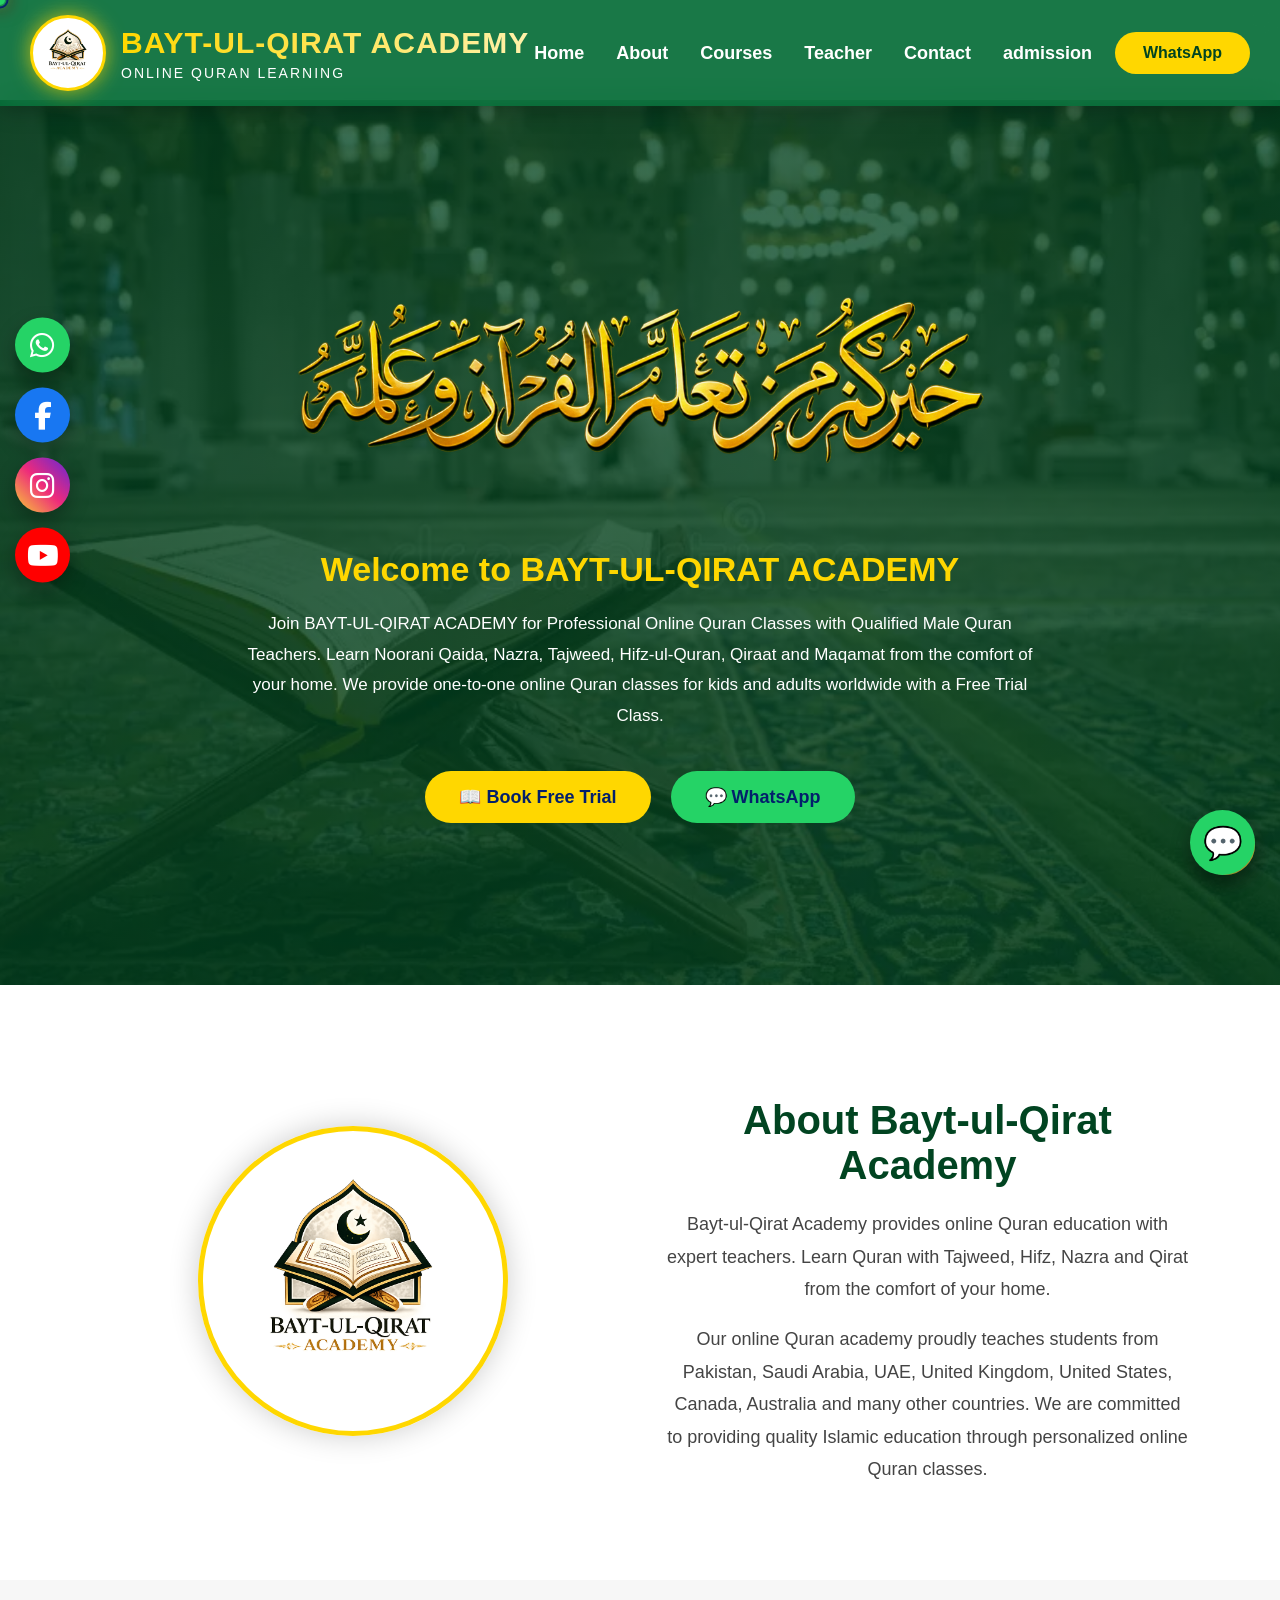
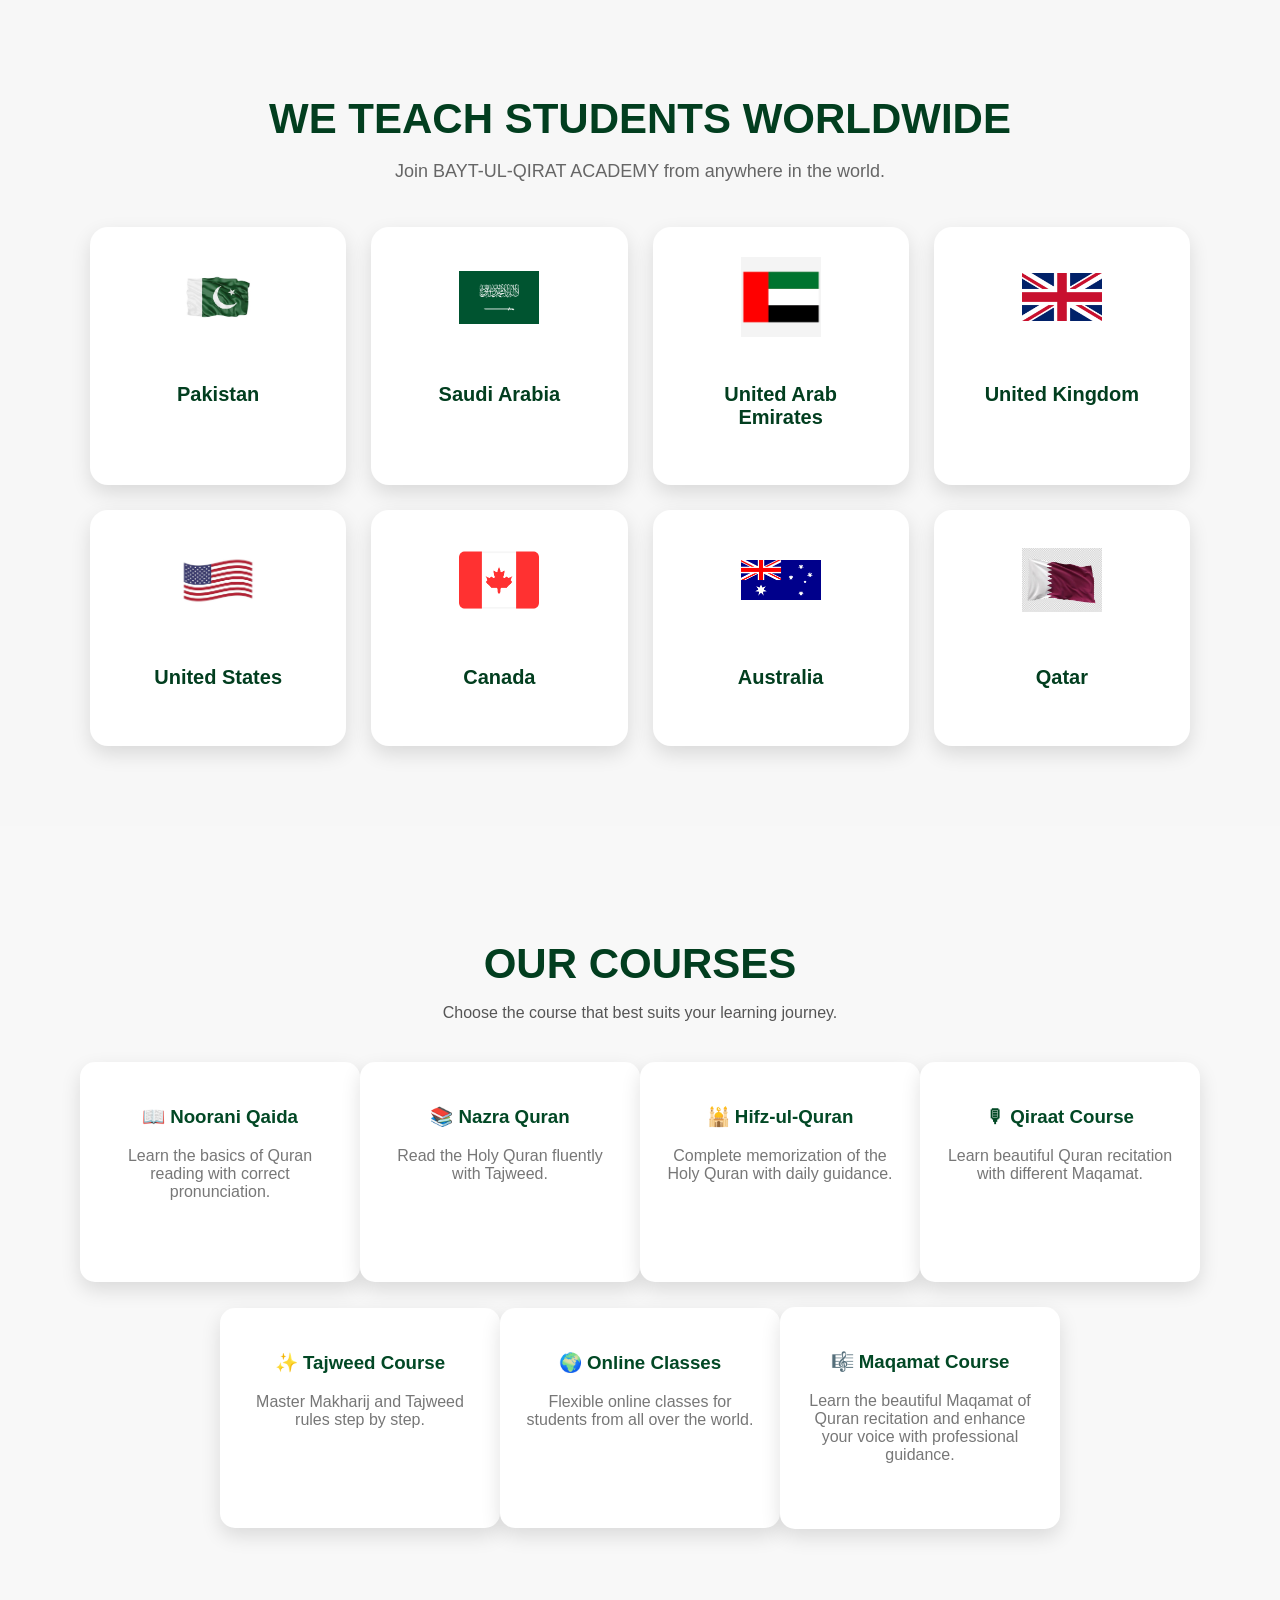
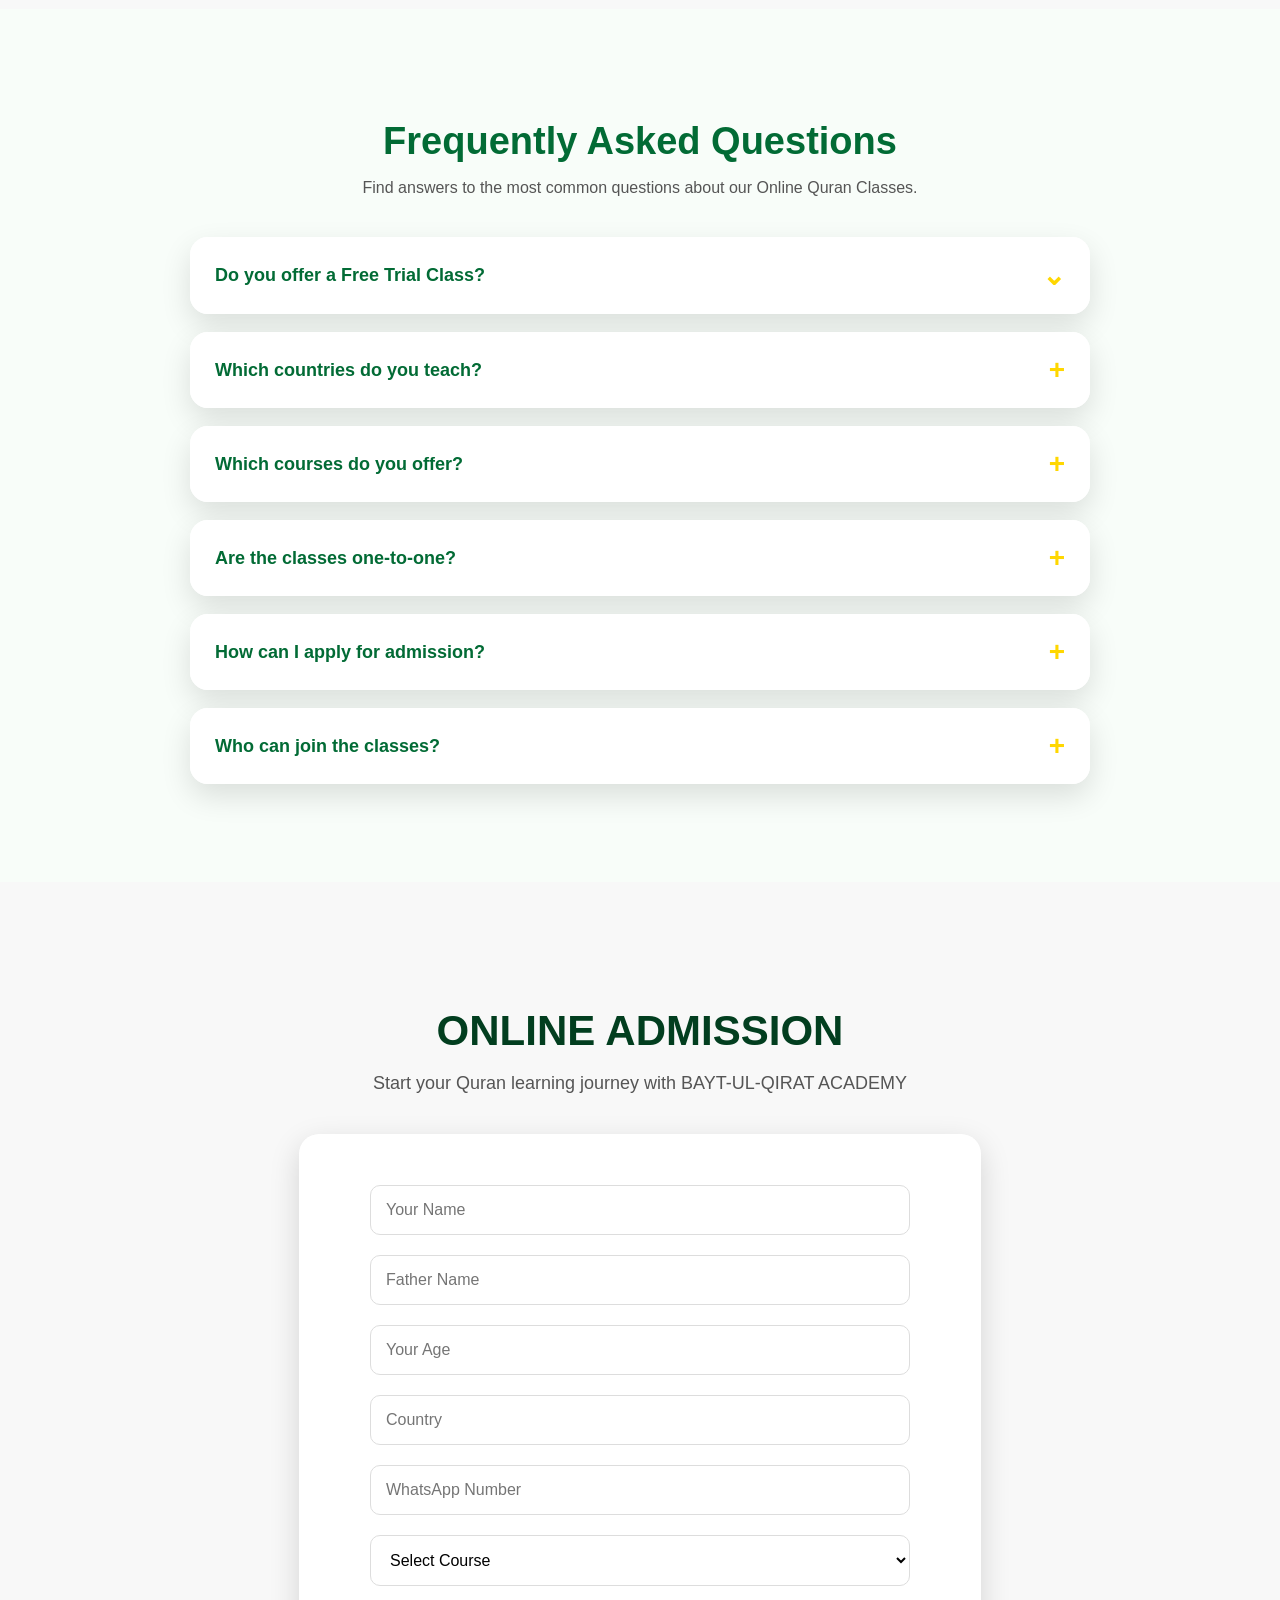
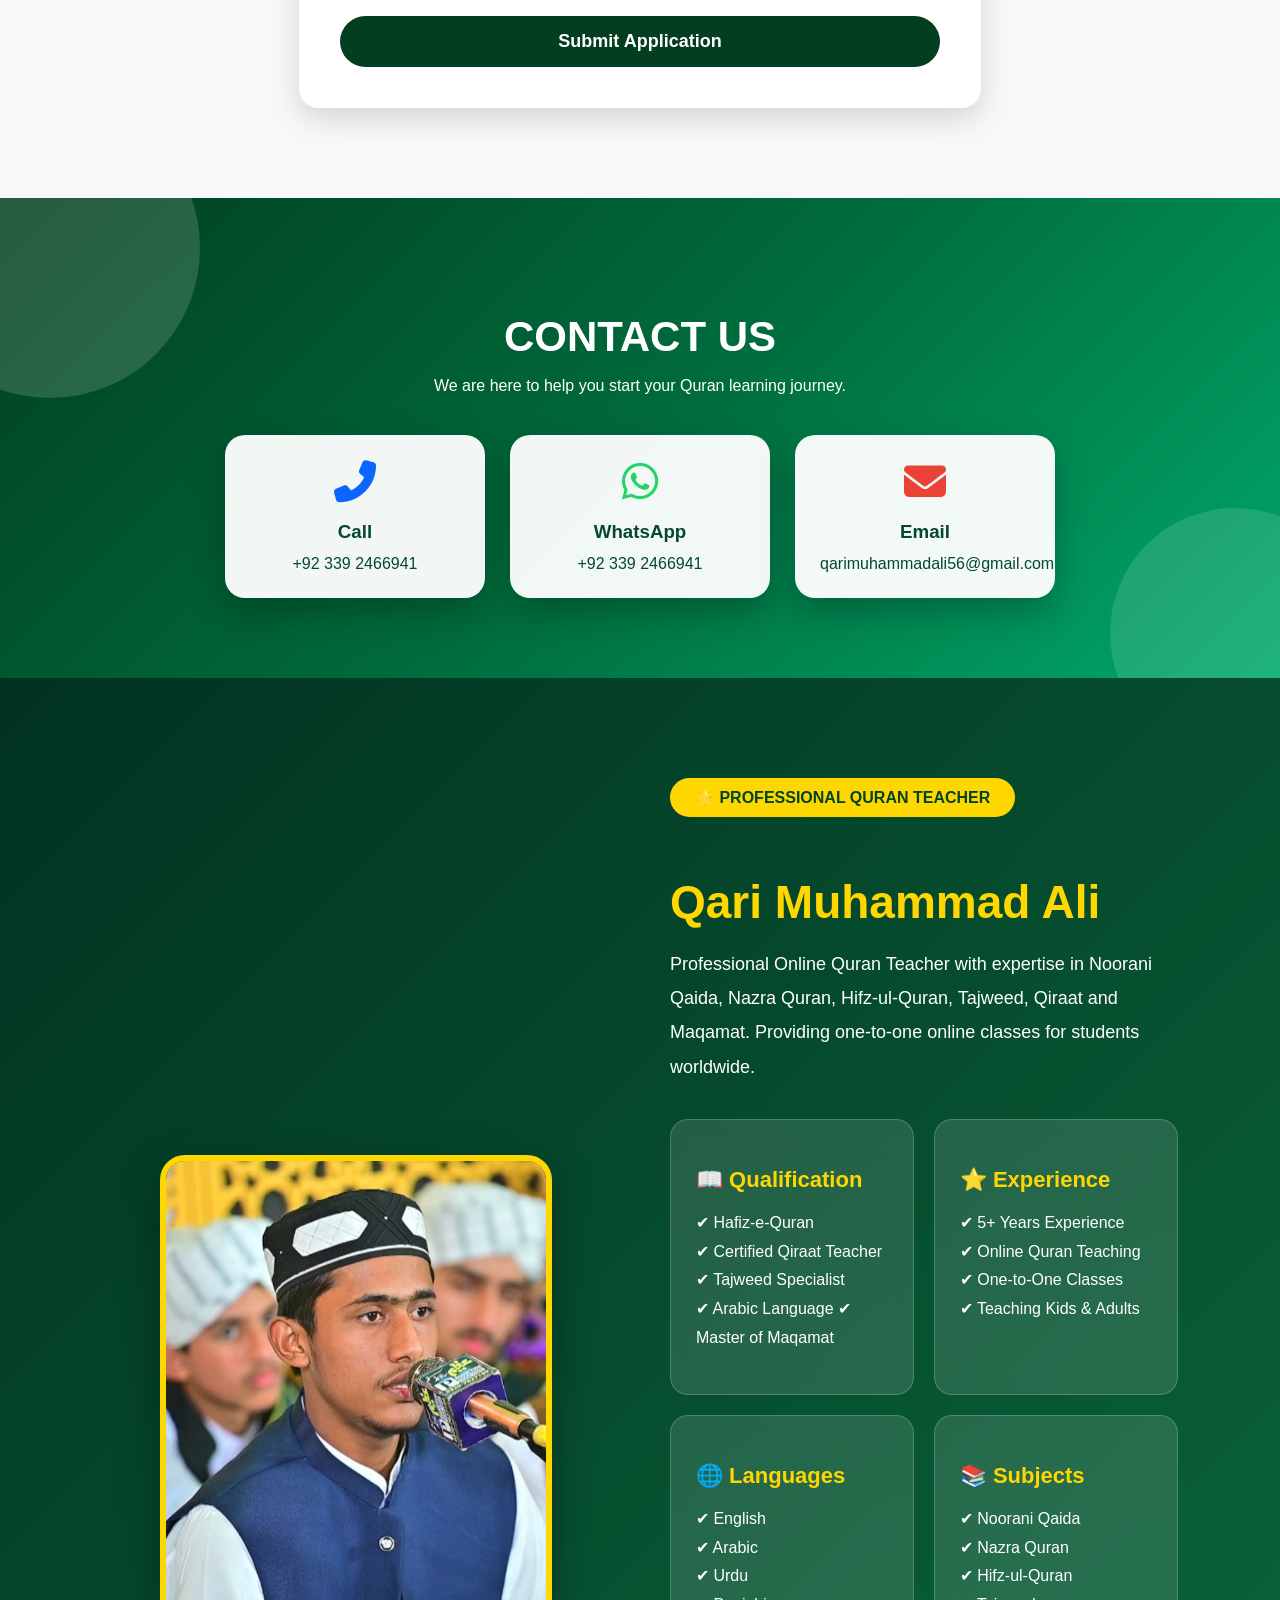
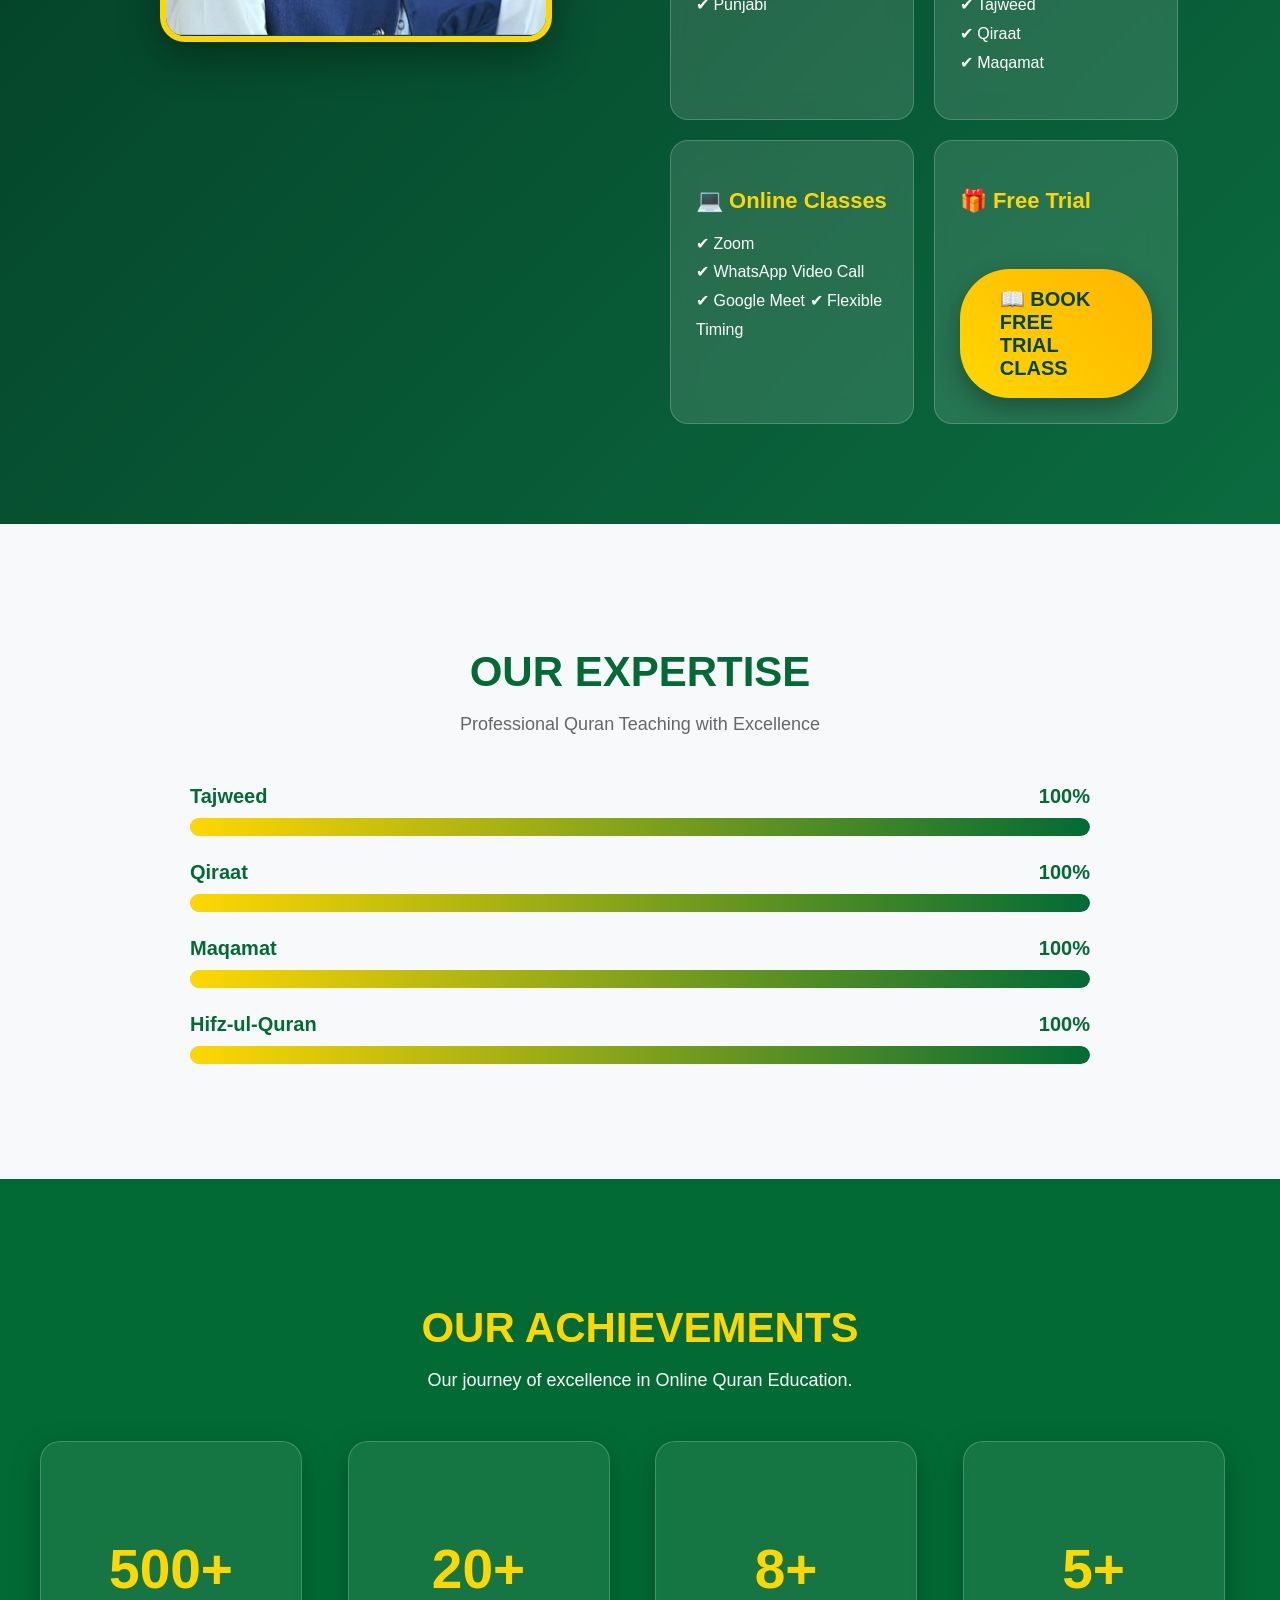
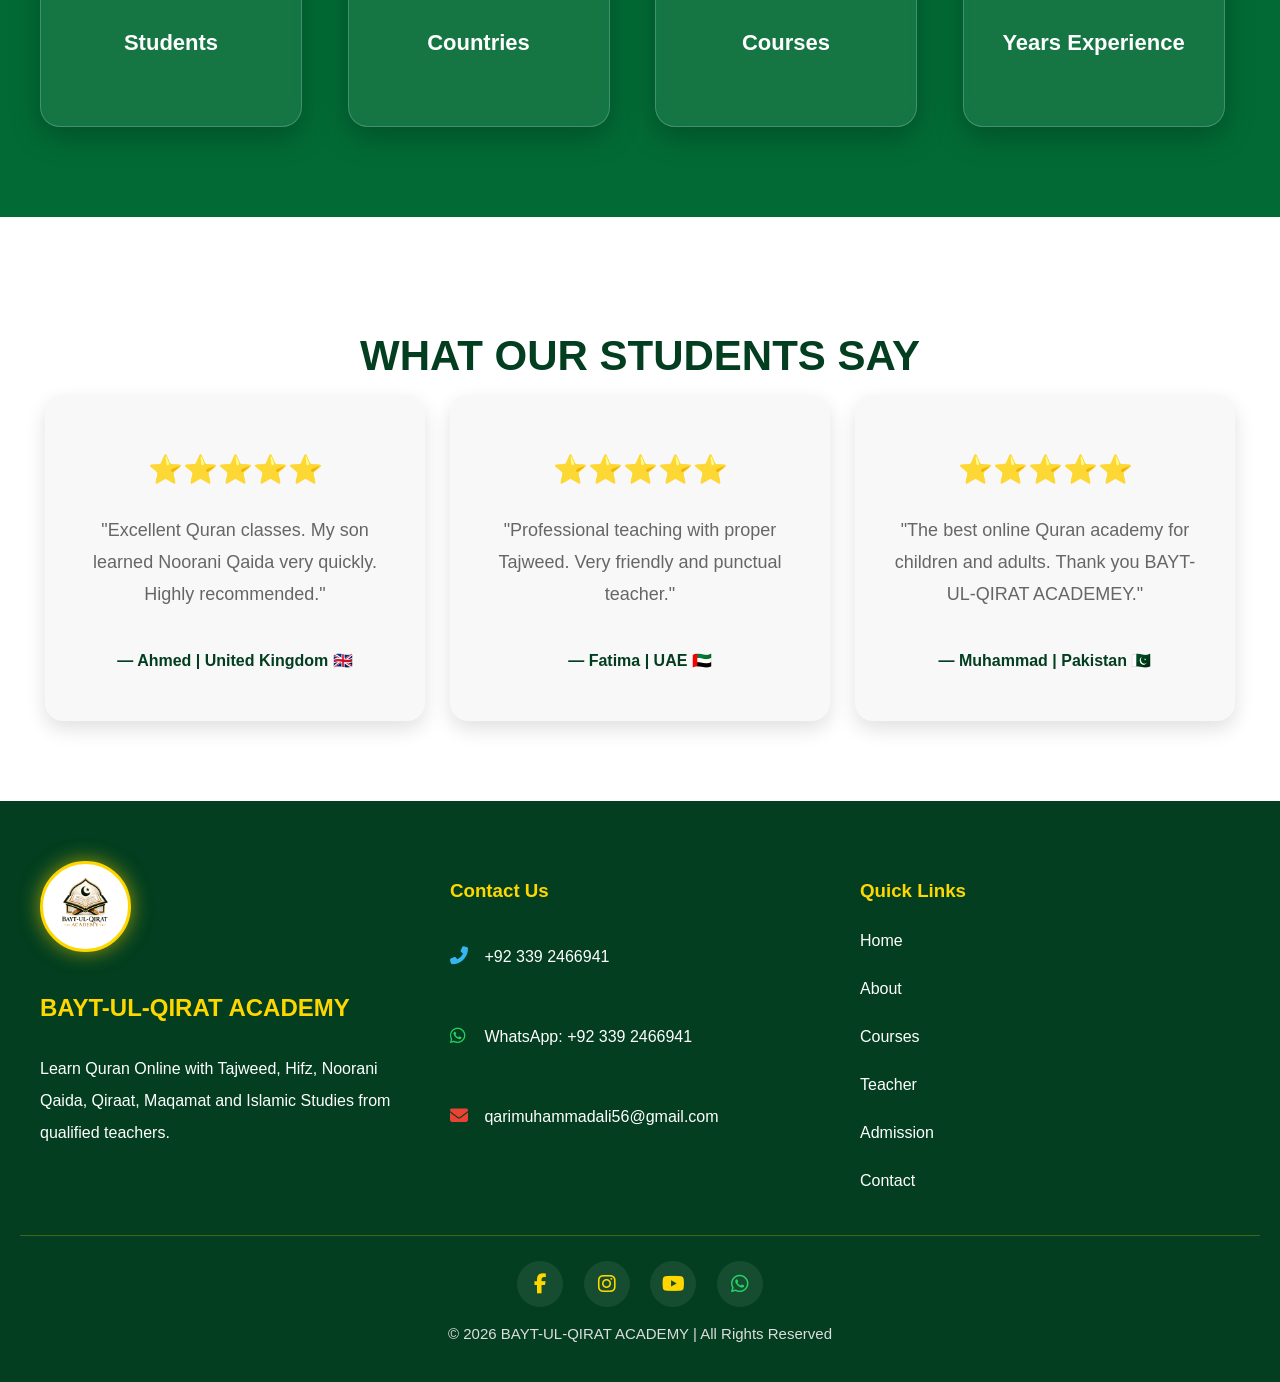
==== index.html @ 2d3bbdfc "homepage update" ====
<!DOCTYPE html>
<html lang="en">

<head>

    <!-- Google Analytics -->
    <script async src="https://www.googletagmanager.com/gtag/js?id=G-J7JS1P9XTL"></script>
    <script>
      window.dataLayer = window.dataLayer || [];
      function gtag(){dataLayer.push(arguments);}
      gtag('js', new Date());
      gtag('config', 'G-J7JS1P9XTL');
    </script>

    <meta charset="UTF-8">
    <meta name="viewport" content="width=device-width, initial-scale=1.0">

    <title>Online Quran Classes | Tajweed | Hifz | Noorani Qaida | BAYT-UL-QIRAT ACADEMY</title>

    <meta name="description"
 content="Join BAYT-UL-QIRAT ACADEMY for Online Quran Classes with Qualified Male Teachers. Learn Noorani Qaida, Nazra, Tajweed, Hifz, Qiraat and Maqamat from anywhere in the world. Free Trial Class Available.">

    <!-- Open Graph (WhatsApp / Facebook) -->
    <meta property="og:type" content="website">
    <meta property="og:title" content="BAYT-UL-QIRAT ACADEMY">
    <meta property="og:description"
        content="Online Quran Learning | Noorani Qaida | Nazra | Tajweed | Hifz | Free Trial Available">
    <meta property="og:url"
        content="https://qarimuhammadali56-commits.github.io/baytulqirat-academy/">

    <meta property="og:image"

          content="https://qarimuhammadali56-commits.github.io/baytulqirat-academy/image/og-image.jpg.png">


      <meta property="og:image:width" content="1200">
      <meta property="og:image:height" content="630">
       

    <meta property="og:site_name" content="BAYT-UL-QIRAT ACADEMY">

    <!-- Twitter -->
    <meta name="twitter:card" content="summary_large_image">
    <meta name="twitter:title" content="BAYT-UL-QIRAT ACADEMY">
    <meta name="twitter:description"
        content="Learn Quran Online with Qualified Teachers.">
    <meta name="twitter:image"
        content="https://qarimuhammadali56-commits.github.io/baytulqirat-academy/image/og-image.jpg.png">

    <link rel="canonical"
        href="https://qarimuhammadali56-commits.github.io/baytulqirat-academy/">

    <link rel="icon" type="image/png" href="image/favicon.png.png">

    <link rel="stylesheet" href="style.css">
    
    <script type="text/javascript">
    (function(c,l,a,r,i,t,y){
        c[a]=c[a]||function(){(c[a].q=c[a].q||[]).push(arguments)};
        t=l.createElement(r);t.async=1;t.src="https://www.clarity.ms/tag/"+i;
        y=l.getElementsByTagName(r)[0];y.parentNode.insertBefore(t,y);
    })(window, document, "clarity", "script", "xvllhd7ewb");
</script>
<script type="application/ld+json">
{
  "@context":"https://schema.org",
  "@type":"EducationalOrganization",
  "name":"BAYT-UL-QIRAT ACADEMY",
  "url":"https://qarimuhammadali56-commits.github.io/baytulqirat-academy/",
  "logo":"https://qarimuhammadali56-commits.github.io/baytulqirat-academy/image/logo.png",
  "description":"Online Quran Learning Academy providing Noorani Qaida, Nazra, Tajweed, Hifz, Qiraat and Maqamat courses.",
  "telephone":"+92 339 2466941",
  "email":"qarimuhammadali56@gmail.com",
  "sameAs":[
    "https://www.facebook.com/baytulqiratacademy",
    "https://youtube.com/@qarimuhammadali6706"
  ],
  "address":{
    "@type":"PostalAddress",
    "addressCountry":"Pakistan"
  }
}
</script>
</head>

<body>
    <link rel="stylesheet" href="https://cdnjs.cloudflare.com/ajax/libs/font-awesome/6.7.2/css/all.min.css">

<button id="topBtn" title="Go to Top">

⬆

</button>
<script>
window.addEventListener("load", function(){

    setTimeout(function(){

        document.getElementById("preloader").style.display="none";

    },1000);

});
</script>

<div class="social-bar">

    <a href="https://wa.me/923392466941" target="_blank" class="whatsapp">
        <i class="fab fa-whatsapp"></i>
    </a>

    <a href="https://www.facebook.com/baytulqiratacademy"
    target="_blank"
    class="facebook">
        <i class="fab fa-facebook-f"></i>
    </a>

    <a href="https://www.instagram.com/qari_m_ali/" target="_blank" class="instagram">
        <i class="fab fa-instagram"></i>
    </a>

    <a href="https://youtube.com/@qarimuhammadali6706" target="_blank" class="youtube">
        <i class="fab fa-youtube"></i>
    </a>

</div>
<div class="contact-float">

    <button class="contact-toggle">
        ☰
    </button>

    <div class="contact-menu">

        <a href="tel:+923392466941">
            📞 Call
        </a>

        <a href="https://wa.me/923392466941" target="_blank">
            💬 WhatsApp
        </a>

        <a href="mailto:baytulqirat56@gmail.com">
            📧 Email
        </a>

    </div>

</div>
<script>
const toggleBtn = document.querySelector(".contact-toggle");
const contactMenu = document.querySelector(".contact-menu");

toggleBtn.addEventListener("click", () => {
    contactMenu.classList.toggle("active");

    if (contactMenu.classList.contains("active")) {
        toggleBtn.innerHTML = "✕";
    } else {
        toggleBtn.innerHTML = "☰";
    }
});
</script>
</div>
<div class="cursor-ring"></div>
<div class="cursor-dot"></div>
</body>

<header>


    <div class="header-container">

        <div class="logo-area">

            <img src="image/logo.png" alt="Bayt-ul-Qirat Academy Logo">

            <div class="logo-text">

                <h1>BAYT-UL-QIRAT ACADEMY</h1>

                <p>ONLINE QURAN LEARNING</p>

            </div>

        </div>

      <button
    class="mobile-menu-btn"
    type="button"
    aria-label="Open menu">
    ⋮
    </button>

        <nav>

            <ul>

                <li><a href="#home">Home</a></li>
                <li><a href="#about">About</a></li>
                <li><a href="#courses">Courses</a></li>
                <li><a href="#teacher">Teacher</a></li>
                <li><a href="#contact">Contact</a></li>
                <li><a href="#admission">admission</a></li>
            </ul>


        </nav>

        <a href="https://wa.me/923392466941"
           class="header-btn"
           target="_blank">
            WhatsApp
        </a>

    </div>

</header>
 
<section class="hero" id="home">

    <div class="hero-overlay">

        <!-- Hadith Calligraphy -->
        <div class="hero-hadith">

            <img
                src="image/hadith-khairukum.png"
                alt="Khairukum Man Ta'allamal Quran Wa Allamahu"
                class="hadith-khairukum"
            >

        </div>

        <h1>Welcome to BAYT-UL-QIRAT ACADEMY</h1>

        <p>
            Join BAYT-UL-QIRAT ACADEMY for Professional Online Quran
            Classes with Qualified Male Quran Teachers. Learn Noorani
            Qaida, Nazra, Tajweed, Hifz-ul-Quran, Qiraat and Maqamat
            from the comfort of your home. We provide one-to-one
            online Quran classes for kids and adults worldwide with
            a Free Trial Class.
        </p>


        <h2 class="typing-text"></h2>


        <div class="hero-buttons">

            <a href="#admission" class="hero-btn">
                📖 Book Free Trial
            </a>

            <a
                href="https://wa.me/923392466941"
                target="_blank"
                class="hero-btn2">
                💬 WhatsApp
            </a>

        </div>

    </div>

</section>
<section id="about" class="about">

    <div class="about-container">

        <div class="about-image">

            <img src="image/logo.png" alt="Bayt-ul-Qirat Academy">

        </div>


        <div class="about-content">

            <h2>About Bayt-ul-Qirat Academy</h2>

            <p>
            Bayt-ul-Qirat Academy provides online Quran education
            with expert teachers. Learn Quran with Tajweed, Hifz,
            Nazra and Qirat from the comfort of your home.
            </p>

            <p>
Our online Quran academy proudly teaches students from Pakistan, Saudi Arabia, UAE, United Kingdom, United States, Canada, Australia and many other countries. We are committed to providing quality Islamic education through personalized online Quran classes.
</p>
        </div>

    </div>

</section>
    </div>

</section>

<section class="countries" id="countries">

    <h2>WE TEACH STUDENTS WORLDWIDE</h2>

    <p>Join BAYT-UL-QIRAT ACADEMY from anywhere in the world.</p>

    <div class="country-box">


<div class="country-card">
    <img src="image/pk.jpg" alt="Pakistan Students Learning Quran Online">
    <h4>Pakistan</h4>
</div>

       <div class="country-card">
    <img src="image/sa.webp" alt="Saudi Arabia Students Learning Quran Online">
    <h4>Saudi Arabia</h4>
</div>

       <div class="country-card">
    <img src="image/ae.avif" alt="United Arab Emirates Students Learning Quran Online">
    <h4>United Arab Emirates</h4>
</div>

        <div class="country-card">
    <img src="image/gb.png" alt="United Kingdom Students Learning Quran Online">
    <h4>United Kingdom</h4>
</div>

<div class="country-card">
    <img src="image/us.jpg" alt="United States Students Learning Quran Online">
    <h4>United States</h4>
</div>

       <div class="country-card">
    <img src="image/ca.png" alt="Canada Students Learning Quran Online">
    <h4>Canada</h4>
</div>

       <div class="country-card">
    <img src="image/au.png" alt="Australia Students Learning Quran Online">
    <h4>Australia</h4>
</div>

        <div class="country-card">
    <img src="image/qa.jpg" alt="Qatar Students Learning Quran Online">
    <h4>Qatar</h4>
</div>

</section>


<!-- Floating WhatsApp -->

<a href="https://wa.me/923392466941"
class="floating-whatsapp"
target="_blank">
💬
</a>

<!-- Floating Call -->

<a href="tel:+923392466941"
class="floating-call">

</a>
<script src="script.js"></script>
</body>
<script>
document.addEventListener("DOMContentLoaded", function () {

    const aboutSection = document.getElementById("about");

    if (!aboutSection) return;

    const observer = new IntersectionObserver(
        function (entries) {

            entries.forEach(function (entry) {

                if (entry.isIntersecting) {
                    document.body.classList.add("about-visible");
                } else {
                    document.body.classList.remove("about-visible");
                }

            });

        },
        {
            threshold: 0.2
        }
    );

    observer.observe(aboutSection);

});
</script>
</html>

<section class="courses reveal" id="courses">

    <h2>OUR COURSES</h2>

    <p>Choose the course that best suits your learning journey.</p>

    <div class="course-box">

        <div class="card">
            <h3>📖 Noorani Qaida</h3>
            <p>Learn the basics of Quran reading with correct pronunciation.</p>
        </div>

        <div class="card">
            <h3>📚 Nazra Quran</h3>
            <p>Read the Holy Quran fluently with Tajweed.</p>
        </div>

        <div class="card">
            <h3>🕌 Hifz-ul-Quran</h3>
            <p>Complete memorization of the Holy Quran with daily guidance.</p>
        </div>

        <div class="card">
            <h3>🎙 Qiraat Course</h3>
            <p>Learn beautiful Quran recitation with different Maqamat.</p>
        </div>

        <div class="card">
            <h3>✨ Tajweed Course</h3>
            <p>Master Makharij and Tajweed rules step by step.</p>
        </div>

        <div class="card">
            <h3>🌍 Online Classes</h3>
            <p>Flexible online classes for students from all over the world.</p>
        </div>

        <div class="card">
            <h3>🎼 Maqamat Course</h3>
            <p>
                Learn the beautiful Maqamat of Quran recitation and enhance your voice with professional guidance.
            </p>
        </div>

    </div>

</section>


<section class="faq" id="faq">

    <h2>Frequently Asked Questions</h2>

    <p>Find answers to the most common questions about our Online Quran Classes.</p>

    <div class="faq-container">

        <div class="faq-item">
            <button class="faq-question">
                Do you offer a Free Trial Class?
                <span>⌄</span>
            </button>

            <div class="faq-answer">
                <p>Yes! We provide a free trial class so students can experience our teaching before enrollment.</p>
            </div>
        </div>

        <div class="faq-item">
            <button class="faq-question">
                Which countries do you teach?
                <span>+</span>
            </button>

            <div class="faq-answer">
                <p>We teach students from Pakistan, Saudi Arabia, UAE, UK, USA, Canada, Australia and many other countries.</p>
            </div>
        </div>

        <div class="faq-item">
            <button class="faq-question">
                Which courses do you offer?
                <span>+</span>
            </button>

            <div class="faq-answer">
                <p>We offer Noorani Qaida, Nazra, Tajweed, Hifz-ul-Quran, Qiraat and Maqamat.</p>
            </div>
        </div>

        <div class="faq-item">
            <button class="faq-question">
                Are the classes one-to-one?
                <span>+</span>
            </button>

            <div class="faq-answer">
                <p>Yes. Every student receives individual one-to-one online Quran classes.</p>
            </div>
        </div>

        <div class="faq-item">
            <button class="faq-question">
                How can I apply for admission?
                <span>+</span>
            </button>

            <div class="faq-answer">
                <p>You can fill out the Admission Form or contact us directly on WhatsApp.</p>
            </div>
        </div>

        <div class="faq-item">
            <button class="faq-question">
                Who can join the classes?
                <span>+</span>
            </button>

            <div class="faq-answer">
                <p>Kids, adults and beginners from anywhere in the world are welcome.</p>
            </div>
        </div>

    </div>

</section>
<section class="admission" id="admission">

    <h2>ONLINE ADMISSION</h2>

    <p>Start your Quran learning journey with BAYT-UL-QIRAT ACADEMY</p>

    <form id="admissionForm" class="admission-form">

        <input type="text" id="name" placeholder="Your Name" required>

        <input type="text" id="father" placeholder="Father Name" required>

        <input type="number" id="age" placeholder="Your Age" required>

        <input type="text" id="country" placeholder="Country" required>

        <input type="tel" id="phone" placeholder="WhatsApp Number" required>

        <select id="course" required>

            <option value="">Select Course</option>

            <option>Noorani Qaida</option>

            <option>Nazra Quran</option>

            <option>Hifz-ul-Quran</option>

            <option>Qiraat Course</option>

            <option>Tajweed Course</option>

            <option>Maqamat Course</option>

        </select>

        <button type="submit">

            Submit Application

        </button>

    </form>

</section>

<section class="contact" id="contact">

    <h2>CONTACT US</h2>

    <p>We are here to help you start your Quran learning journey.</p>
   
<div class="contact-box">

   <a href="tel:+923392466941" class="contact-card">

    <i class="fas fa-phone-alt"></i>

    <h3>Call</h3>

    <p>+92 339 2466941</p>

</a>

  <a href="https://wa.me/923392466941" target="_blank" class="contact-card">

    <i class="fab fa-whatsapp"></i>

    <h3>WhatsApp</h3>

    <p>+92 339 2466941</p>

    </a>

    <a href="mailto:qarimuhammadali56@gmail.com" class="contact-card">

    <i class="fas fa-envelope"></i>

    <h3>Email</h3>

    <p>qarimuhammadali56@gmail.com</p>

</a>

</div>

</section>


<section class="teacher reveal" id="teacher">

<div class="teacher-container">

<div class="teacher-image">

<img src="image/qari-muhammad-ali.jpg" alt="Online Quran Teacher Qari Muhammad Ali">

</div>

<div class="teacher-content">

<span class="teacher-tag">
🌟 PROFESSIONAL QURAN TEACHER
</span>

<h2>Qari Muhammad Ali</h2>

<p class="teacher-desc">

Professional Online Quran Teacher with expertise in Noorani Qaida,
Nazra Quran, Hifz-ul-Quran, Tajweed, Qiraat and Maqamat.
Providing one-to-one online classes for students worldwide.

</p>

<div class="teacher-info">

<div class="info-box">
<h3>📖 Qualification</h3>

<p>

✔ Hafiz-e-Quran<br>
✔ Certified Qiraat Teacher<br>
✔ Tajweed Specialist<br>
✔ Arabic Language
✔ Master of Maqamat


</p>

</div>

<div class="info-box">

<h3>⭐ Experience</h3>

<p>

✔ 5+ Years Experience<br>
✔ Online Quran Teaching<br>
✔ One-to-One Classes<br>
✔ Teaching Kids & Adults

</p>

</div>

<div class="info-box">

<h3>🌐 Languages</h3>

<p>

✔ English<br>
✔ Arabic<br>
✔ Urdu<br>
✔ Punjabi

</p>

</div>

<div class="info-box">

<h3>📚 Subjects</h3>

<p>

✔ Noorani Qaida<br>
✔ Nazra Quran<br>
✔ Hifz-ul-Quran<br>
✔ Tajweed<br>
✔ Qiraat<br>
✔ Maqamat

</p>

</div>

<div class="info-box">

<h3>💻 Online Classes</h3>

<p>

✔ Zoom<br>
✔ WhatsApp Video Call<br>
✔ Google Meet
✔ Flexible Timing

</p>

</div>

<div class="info-box">

<h3>🎁 Free Trial</h3>


<a href="#admission" class="teacher-btn">
    📖 BOOK FREE TRIAL CLASS
</a>

</div> <!-- teacher-content -->
</div> <!-- teacher-container -->
</section>
<section class="skills" id="skills">

    <h2>OUR EXPERTISE</h2>

    <p>Professional Quran Teaching with Excellence</p>

    <div class="skill">

        <div class="skill-title">
            <span>Tajweed</span>
            <span>100%</span>
        </div>

        <div class="progress">
            <div class="progress-bar" data-width="100%"></div>
        </div>

    </div>

    <div class="skill">

        <div class="skill-title">
            <span>Qiraat</span>
            <span>100%</span>
        </div>

        <div class="progress">
            <div class="progress-bar" data-width="100%"></div>
        </div>

    </div>

    <div class="skill">

        <div class="skill-title">
            <span>Maqamat</span>
            <span>100%</span>
        </div>

        <div class="progress">
            <div class="progress-bar" data-width="100%"></div>
        </div>

    </div>

    <div class="skill">

        <div class="skill-title">
            <span>Hifz-ul-Quran</span>
            <span>100%</span>
        </div>

        <div class="progress">
            <div class="progress-bar" data-width="100%"></div>
        </div>

    </div>

</section>

<!-- =======================
       OUR ACHIEVEMENTS
======================== -->

<section class="stats reveal" id="stats">

    <h2>OUR ACHIEVEMENTS</h2>

    <p>Our journey of excellence in Online Quran Education.</p>

    <div class="stats-container">

        <div class="stat-box">

            <h3 class="counter" data-target="500">0</h3>

            <h4>Students</h4>

        </div>

        <div class="stat-box">

            <h3 class="counter" data-target="20">0</h3>

            <h4>Countries</h4>

        </div>

        <div class="stat-box">

            <h3 class="counter" data-target="8">0</h3>

            <h4>Courses</h4>

        </div>

        <div class="stat-box">

            <h3 class="counter" data-target="5">0</h3>

            <h4>Years Experience</h4>

        </div>

    </div>

</section>


<section class="testimonials reveal" id="testimonials">

    <h2>WHAT OUR STUDENTS SAY</h2>

    <div class="testimonial-box">

        <div class="testimonial-card">
            <h3>⭐⭐⭐⭐⭐</h3>
            <p>
                "Excellent Quran classes. My son learned Noorani Qaida very quickly.
                Highly recommended."
            </p>
            <h4>— Ahmed | United Kingdom 🇬🇧</h4>
        </div>

        <div class="testimonial-card">
            <h3>⭐⭐⭐⭐⭐</h3>
            <p>
                "Professional teaching with proper Tajweed.
                Very friendly and punctual teacher."
            </p>
            <h4>— Fatima | UAE 🇦🇪</h4>
        </div>

        <div class="testimonial-card">
            <h3>⭐⭐⭐⭐⭐</h3>
            <p>
                "The best online Quran academy for children and adults.
                Thank you BAYT-UL-QIRAT ACADEMEY."
            </p>
            <h4>— Muhammad | Pakistan 🇵🇰</h4>
        </div>

    </div>

</section>
<!-- ================= FOOTER ================= -->

<footer class="footer">

    <div class="footer-container">

        <div class="footer-box">

            <div class="footer-logo">

    <img src="image/logo.png" alt="BAYT-UL-QIRAT ACADEMY Logo">

</div>
     <h2 class="footer-title">BAYT-UL-QIRAT ACADEMY</h2>
            <p>
                Learn Quran Online with Tajweed, Hifz, Noorani Qaida,
                Qiraat, Maqamat and Islamic Studies from qualified teachers.
            </p>
        </div>

        <div class="footer-box">
            <h3>Contact Us</h3>

            <p><a href="tel:+923392466941">
            <i class="fas fa-phone-alt"></i> +92 339 2466941
        </a></p>
            <p><a href="https://wa.me/923392466941" target="_blank">
            <i class="fab fa-whatsapp"></i> WhatsApp: +92 339 2466941
        </a></p>
            <p><a href="mailto:qarimuhammadali56@gmail.com">
            <i class="fas fa-envelope"></i> qarimuhammadali56@gmail.com
        </a>
    </p>
        </div>

        <div class="footer-box">
            <h3>Quick Links</h3>

            <a href="#home">Home</a><br>
            <a href="#about">About</a><br>
            <a href="#courses">Courses</a><br>
            <a href="#teacher">Teacher</a><br>
            <a href="#admission">Admission</a><br>
            <a href="#contact">Contact</a>
        </div>

    </div>
<div class="footer-bottom">

    <div class="footer-social">

    <a href="https://www.facebook.com/baytulqiratacademy" target="_blank">
            <i class="fab fa-facebook-f"></i>
        </a>

    
        <a href="https://www.instagram.com/qari_m_ali/" target="_blank">
            <i class="fab fa-instagram"></i>
        </a>

        <a href="https://youtube.com/@qarimuhammadali6706" target="_blank">
            <i class="fab fa-youtube"></i>
        </a>

        <a href="https://wa.me/923392466941" target="_blank">
            <i class="fab fa-whatsapp"></i>
        </a>


    </div>

    <p>
        © 2026 BAYT-UL-QIRAT ACADEMY | All Rights Reserved
    </p>

</div>
</footer>
<link rel="icon" type="image/x-icon" href="image/favicon.ico.png" alt="Students Learning Quran Online"
---- style.css ----
body{
    margin:0;
    font-family:Arial, sans-serif;
    background:#f5f5f5;
}

body{

padding-top:100px;

}
@keyframes spin{

    from{
        transform: rotate(0deg);
    }

    to{
        transform: rotate(360deg);
    }

}


/* Logo Rotation Animation */

@keyframes logoRotate{

    from{
        transform: rotate(0deg);
    }

    to{
        transform: rotate(360deg);
    }

}

/*==========================
        HERO SECTION
==========================*/

.hero{

    background:linear-gradient(rgba(1,68,33,.78),rgba(1,68,33,.78)),
    url("image/hero-bg..webp") center center/cover no-repeat;

    min-height:85vh;

    display:flex;
    justify-content:center;
    align-items:center;

    text-align:center;

    padding:40px 20px;

}


.hero-overlay{

    max-width:900px;

}


.hero h3{

    color:#FFD700;
    font-size:32px;
    margin-bottom:15px;
  text-shadow:
    0 0 8px rgba(184, 0, 0, 0.6),
    0 0 18px rgba(2, 53, 121, 0.4);

}
.hero h2{

    color:#FFE55C;

    font-size:32px;

    line-height:1.8;

    margin-bottom:20px;

    font-weight:700;

    text-shadow:
    0 0 8px rgba(255,229,92,.6),
    0 0 18px rgba(255,215,0,.4);

}

.hero h1{

    color:#FFD700;
    font-size:32px;
    margin-bottom:20px;
    font-weight:700;

}
.hero h2{

    color:#FFD700 !important;

    font-size:32px;

    line-height:1.8;

    margin-bottom:20px;

    font-weight:700;

     text-shadow:
    0 0 8px rgba(184, 0, 0, 0.6),
    0 0 18px rgba(2, 53, 121, 0.4);

}

.hero p{

    color:#ffffff;
    font-size:20px;
    line-height:1.8;
    max-width:800px;
    margin:0 auto 35px;

}


.hero-buttons{

    display:flex;
    justify-content:center;
    gap:20px;
    flex-wrap:wrap;

}


.hero-btn,
.hero-btn2{

    padding:15px 34px;
    border-radius:50px;
    text-decoration:none;
    font-size:18px;
    font-weight:bold;
    transition:.3s;

}


.hero-btn{

    background:#FFD700;
    color:#031f6b;

}


.hero-btn:hover{

    background:#7f7002;
    transform:translateY(-4px);

}


.hero-btn2{

    background:#25D366;
    color:#031f6b;

}


.hero-btn2:hover{

    background:#1DA851;
    transform:translateY(-4px);

}
.hero{

padding-top:120px;

}

/*==========================
      MOBILE RESPONSIVE
==========================*/

@media(max-width:768px){

.hero{

    min-height:75vh;
    padding:30px 15px;

}

.hero h1{

    font-size:34px;

}

.hero h2{

    font-size:22px;

}

.hero h3{

    font-size:17px;

}

.hero p{

    font-size:16px;

}

.hero-buttons{

    flex-direction:column;
    align-items:center;

}

.hero-btn,
.hero-btn2{

    width:85%;

}

}

/* Buttons */

.call-btn{
    background:#003B8E;
    color:white;
    border:none;
    padding:15px 35px;
    font-size:18px;
    border-radius:8px;
    cursor:pointer;
    margin:10px;
}

.call-btn:hover{
    background:#15509d;
}

.whatsapp-btn{
    background:#088937;
    color:white;
    border:none;
    padding:15px 35px;
    font-size:18px;
    border-radius:8px;
    cursor:pointer;
    margin:10px;
}

.whatsapp-btn:hover{
    background:#1DA851;
}

/* Courses */

.courses{
    padding:70px 20px;
    text-align:center;
}

.courses h2{
    color:#023e1f;
    font-size:40px;
}

.course-box{
    display:flex;
    justify-content:center;
    flex-wrap:wrap;
    gap:25px;
}

.card{
    width:250px;
    background:white;
    padding:25px;
    border-radius:15px;
    box-shadow:0 5px 15px rgba(0,0,0,.15);
    transition:0.3s;
}

.card:hover{
    transform:translateY(-10px);
}

.card h3{
    color:#023e1f;
}

.card p{
    color:#555;
}
.courses{
    padding:80px 20px;
    background:#f8f8f8;
    text-align:center;
}

.courses h2{
    font-size:42px;
    color:#023e1f;
    margin-bottom:10px;
}

.courses p{
    color:#555;
    margin-bottom:40px;
}

.course-box{
    display:flex;
    flex-wrap:wrap;
    justify-content:center;
    gap:25px;
}

.card{
    width:280px;
    background:white;
    padding:25px;
    border-radius:15px;
    box-shadow:0 8px 20px rgba(0,0,0,.12);
    transition:.3s;
}

.card:hover{
    transform:translateY(-8px);
}

.card h3{
    color:#024825;
}

.card p{
    color:#777777;
}
.contact{
    padding:80px 20px;
    background:linear-gradient(135deg,#023e1f,#006b3c,#00a86b);
    color:white;
    text-align:center;
    position:relative;
    overflow:hidden;
}

/* Background animation */
.contact::before{
    content:"";
    position:absolute;
    width:300px;
    height:300px;
    background:rgba(255,255,255,0.15);
    border-radius:50%;
    top:-100px;
    left:-100px;
    animation:moveCircle 8s infinite alternate;
}

.contact::after{
    content:"";
    position:absolute;
    width:250px;
    height:250px;
    background:rgba(255,255,255,0.12);
    border-radius:50%;
    bottom:-80px;
    right:-80px;
    animation:moveCircle2 10s infinite alternate;
}


.contact h2{
    font-size:42px;
    margin-bottom:15px;
    position:relative;
    z-index:2;
    animation:fadeDown 1s ease;
}


.contact-box{
    display:flex;
    justify-content:center;
    flex-wrap:wrap;
    gap:25px;
    margin-top:40px;
    position:relative;
    z-index:2;
}
.contact-card{

    background:rgba(255,255,255,0.95);
    color:#04492b;

    width:260px;
    padding:25px;

    border-radius:20px;

    box-shadow:0 15px 35px rgba(0,0,0,.25);

    transition:.5s;

    animation:cardShow 1s ease;
    text-decoration:none;
    display:block;
    cursor:pointer;

}

/* Card Hover */
.contact-card:hover{

    background:#FFF8D6;

    transform:translateY(-12px) scale(1.03);

    box-shadow:0 25px 45px rgba(255,215,0,.35);

    color:#04492b;

}
.contact-card h3{

    color:#04492b;
    margin-bottom:12px;

}

.contact-card p{

    color:#04492b;
    margin:0;

}
/* Animations */

@keyframes moveCircle{
    from{
        transform:translate(0,0);
    }
    to{
        transform:translate(150px,100px);
    }
}


@keyframes moveCircle2{
    from{
        transform:translate(0,0);
    }
    to{
        transform:translate(-120px,-80px);
    }
}


@keyframes fadeDown{
    from{
        opacity:0;
        transform:translateY(-30px);
    }
    to{
        opacity:1;
        transform:translateY(0);
    }
}


@keyframes cardShow{
    from{
        opacity:0;
        transform:translateY(50px);
    }
    to{
        opacity:1;
        transform:translateY(0);
    }
}
/* ===== PREMIUM ADMISSION ===== */

.admission{
    padding:90px 20px;
    background:linear-gradient(135deg,#023e1f,#0a6b35);
    text-align:center;
}

.admission h2{
    color:#FFD700;
    font-size:44px;
    margin-bottom:15px;
}

.admission p{
    color:#fff;
    font-size:18px;
    margin-bottom:40px;
}

.admission-form{
    max-width:700px;
    margin:auto;
    background:rgba(255,255,255,.12);
    backdrop-filter:blur(12px);
    padding:40px;
    border-radius:20px;
    border:1px solid rgba(255,255,255,.25);
    box-shadow:0 15px 40px rgba(0,0,0,.35);
}

.admission-form input,
.admission-form select{
    width:100%;
    padding:16px 20px;
    margin:12px 0;
    border:none;
    border-radius:12px;
    font-size:17px;
    background:#fff;
    outline:none;
    transition:.3s;
    box-sizing:border-box;
}

.admission-form input:focus,
.admission-form select:focus{
    transform:scale(1.02);
    box-shadow:0 0 15px rgba(255,215,0,.5);
}

.admission-form button{
    width:100%;
    padding:16px;
    margin-top:20px;
    border:none;
    border-radius:12px;
    background:#FFD700;
    color:#023e1f;
    font-size:20px;
    font-weight:bold;
    cursor:pointer;
    transition:.3s;
}

.admission-form button:hover{
    background:#ffffff;
    transform:translateY(-4px);
    box-shadow:0 10px 20px rgba(0,0,0,.3);
}


@keyframes adMove{

    from{
        transform:translate(0,0);
    }

    to{
        transform:translate(150px,120px);
    }

}



@keyframes adMove2{

    from{
        transform:translate(0,0);
    }

    to{
        transform:translate(-120px,-100px);
    }

}



@keyframes adTitle{

    from{
        opacity:0;
        transform:translateY(-40px);
    }

    to{
        opacity:1;
        transform:translateY(0);
    }

}
.contact > p{
    color:white;
}.contact h2{
    font-size:42px;
    margin-bottom:15px;
    color:white;
}.hero h2{
    color:#023e1f;
    font-size:55px;
    margin:40px 0;
    font-weight:bold;
}
.admission{
    padding:90px 20px;
    background:linear-gradient(135deg,#023e1f,#c9a227);
    text-align:center;
}
.admission{
    padding:90px 20px;
    background:#f8f8f8;
    text-align:center;
}


.admission h2{
    font-size:42px;
    color:#023e1f;
}


.admission p{
    color:#555;
    font-size:18px;
    margin-bottom:40px;
}


.admission-form{
    max-width:600px;
    margin:auto;
    background:white;
    padding:40px;
    border-radius:20px;
    box-shadow:0 10px 30px rgba(0,0,0,.15);
}


.admission-form input,
.admission-form select{

    width:90%;
    padding:15px;
    margin:10px;

    border:1px solid #ddd;
    border-radius:10px;

    font-size:16px;
}


.admission-form input:focus,
.admission-form select:focus{

    outline:none;
    border-color:#023e1f;

}


.admission-form button{

    margin-top:20px;

    background:#023e1f;
    color:white;

    padding:15px 40px;

    border:none;
    border-radius:30px;

    font-size:18px;

    cursor:pointer;

    transition:.3s;

}


.admission-form button:hover{

    background:#c9a227;
    transform:scale(1.05);

}
.about{
    padding:80px 20px;
    background:#ffffff;
    text-align:center;
}

.about h2{
    color:#023e1f;
    font-size:42px;
    margin-bottom:20px;
}

.about h3{
    color:#0b6b3a;
    font-size:26px;
    margin-bottom:15px;
}

.about-text{
    max-width:950px;
    margin:0 auto 50px;
    color:#444;
    line-height:1.9;
    font-size:18px;
}

.about-box{
    display:flex;
    justify-content:center;
    flex-wrap:wrap;
    gap:25px;
}

.about-card{
    width:280px;
    background:#f8f8f8;
    padding:25px;
    border-radius:15px;
    box-shadow:0 8px 20px rgba(0,0,0,.10);
    transition:.3s;
}

.about-card:hover{
    transform:translateY(-10px);
}

.about-card h3{
    color:#023e1f;
}

.about-card p{
    color:#555;
    line-height:1.7;
}
.call-btn {

    background:#0645c0;

}



.whatsapp-btn {

    background:#05a94d;

}



.about-buttons a:hover {

    transform:translateY(-8px);
    box-shadow:0 10px 20px rgba(0,0,0,0.2);

}



/* Animation */

@keyframes aboutShow {

    from {

        opacity:0;
        transform:translateY(80px);

    }


    to {

        opacity:1;
        transform:translateY(0);

    }

}
@media (max-width: 768px) {

  .about-section {
    flex-direction: column;
    text-align: center;
  }

  h1 {
    font-size: 32px;
  }

  .course-card {
    width: 100%;
  }

}
img {
    max-width: 100%;
    height: auto;
}
@media(max-width:768px){
.nav-links{
display:none;
}
.menu-icon{
display:block;
}
}
nav a{

    color:white;

    text-decoration:none;

    margin-left:25px;

    font-size:20px;

    font-weight:600;

    transition:.3s;

}

nav a:hover{

    color:#FFD700;

}@keyframes logoFloat{

0%{

transform:translateY(0px);

}

50%{

transform:translateY(-6px);

}

100%{

transform:translateY(0px);

}

}

.logo{
    font-size:32px;
    margin-bottom:15px;
}

nav{
    display:flex;
    flex-wrap:wrap;
    justify-content:center;
    gap:12px;
}

nav a{
    margin:5px;
    font-size:16px;
}

.hero{
    padding:60px 20px;
}

.hero h1{
    font-size:34px;
}

.hero h2{
    font-size:28px;
}

.hero h3{
    font-size:22px;
}

.hero p{
    font-size:17px;
}

.call-btn,
.whatsapp-btn{
    display:block;
    width:90%;
    margin:12px auto;
}

.course-box,
.about-box,
.contact-box{
    flex-direction:column;
    align-items:center;
}

.card,
.about-card,
.contact-card{
    width:90%;
}


.info-box{
    background:rgba(255,255,255,.10);
    backdrop-filter:blur(10px);
    border:1px solid rgba(255,255,255,.20);
    border-radius:18px;
    padding:22px;
    transition:.4s;
}

.info-box:hover{
    transform:translateY(-8px);
    background:rgba(255,215,0,.15);
    box-shadow:0 12px 30px rgba(0,0,0,.30);
}

.info-box h4{
    color:#FFD700;
    font-size:22px;
    margin-bottom:12px;
}

.info-box p{
    color:#ffffff;
    line-height:1.8;
    font-size:16px;
}

.trial-btn{
    display:inline-block;
    margin-top:40px;
    padding:16px 35px;
    background:#FFD700;
    color:#014421;
    text-decoration:none;
    font-size:19px;
    font-weight:bold;
    border-radius:50px;
    transition:.4s;
    box-shadow:0 8px 20px rgba(0,0,0,.30);
}

.trial-btn:hover{
    background:#ffffff;
    color:#014421;
    transform:translateY(-5px);
    box-shadow:0 12px 30px rgba(255,215,0,.45);
}

/*==========================
     MOBILE RESPONSIVE
==========================*/

@media(max-width:992px){
}

.info-box p{
    color:#444;
    font-size:16px;
    animation: fadeUp 1.5s ease;
}
@keyframes fadeUp {
    from {
        opacity:0;
        transform:translateY(30px);
    }
    to {
        opacity:1;
        transform:translateY(0);
    }
}

@keyframes fadeDown {
    from {
        opacity:0;
        transform:translateY(-30px);
    }
    to {
        opacity:1;
        transform:translateY(0);
    }
}
.trial-btn{
    display:inline-block;
    margin-top:20px;
    padding:16px 42px;
    background:linear-gradient(135deg,#FFD700,#D4AF37);
    color:#023e1f;
    font-size:18px;
    font-weight:bold;
    text-decoration:none;
    border-radius:50px;
    transition:.35s;
    box-shadow:0 10px 25px rgba(0,0,0,.25);
}

.trial-btn:hover{
    transform:translateY(-5px) scale(1.05);
    box-shadow:0 15px 35px rgba(0,0,0,.35);
}
/* ===== Statistics Section ===== */

.stats{
    background:#023e1f;
    padding:80px 20px;
    text-align:center;
}

.stats h2{
    color:#ffffff;
    font-size:42px;
    margin-bottom:50px;
}

.stats-container{
    display:flex;
    justify-content:center;
    gap:25px;
    flex-wrap:wrap;
}

.stat-box{
    width:220px;
    background:#ffffff;
    border-radius:15px;
    padding:30px 20px;
    box-shadow:0 10px 25px rgba(0,0,0,.15);
    transition:.4s;
}

.stat-box:hover{
    transform:translateY(-10px) scale(1.05);
}

.stat-box h3{
    font-size:45px;
    color:#0b6b3a;
    margin-bottom:10px;
}

.stat-box p{
    font-size:20px;
    color:#555;
    font-weight:bold;
}
/* Testimonials */

.testimonials{
    padding:80px 20px;
    background:#f8f8f8;
    text-align:center;
}

.testimonials h2{
    color:#023e1f;
    font-size:42px;
    margin-bottom:45px;
}

.testimonial-box{
    display:flex;
    justify-content:center;
    flex-wrap:wrap;
    gap:25px;
}

.testimonial-card{
    width:320px;
    background:#ffffff;
    border-radius:15px;
    padding:25px;
    box-shadow:0 10px 25px rgba(0,0,0,.12);
    transition:.4s;
}

.testimonial-card:hover{
    transform:translateY(-10px);
}

.testimonial-card h3{
    color:#FFD700;
    font-size:28px;
}

.testimonial-card p{
    color:#555;
    line-height:1.8;
    margin:15px 0;
}

.testimonial-card h4{
    color:#0b6b3a;
}
/* Floating WhatsApp Button */

.floating-whatsapp{
    position:fixed;
    right:25px;
    bottom:25px;
    width:65px;
    height:65px;
    background:#25D366;
    color:#ffffff;
    border-radius:50%;
    text-decoration:none;
    display:flex;
    justify-content:center;
    align-items:center;
    font-size:32px;
    box-shadow:0 8px 20px rgba(0,0,0,.30);
    z-index:9999;
    transition:.3s;
    animation:whatsappBounce 2s infinite;
}

.floating-whatsapp:hover{
    transform:scale(1.12);
    background:#128C7E;
}

@keyframes whatsappBounce{

    0%{
        transform:translateY(0);
    }

    50%{
        transform:translateY(-10px);
    }

    100%{
        transform:translateY(0);
    }

}
/* ===========================
   FOOTER
=========================== */

.footer{
    background:#023e1f;
    color:#ffffff;
    padding:60px 20px 25px;
}

.footer-container{
    display:flex;
    justify-content:space-between;
    flex-wrap:wrap;
    gap:30px;
    max-width:1200px;
    margin:auto;
}

.footer-box{
    flex:1;
    min-width:250px;
}

.footer-box h2,
.footer-box h3{
    margin-bottom:15px;
    color:#FFD700;
}
.footer-box p,
.footer-box a{

    display:inline-block;

    position:relative;

    color:#ffffff;

    text-decoration:none;

    line-height:2;

    transition:all .35s ease;

    cursor:pointer;

}

.footer-box p:hover,
.footer-box a:hover{

    color:#FFD700;

    transform:translateY(-4px);

}

.footer-box p::after,
.footer-box a::after{

    content:"";

    position:absolute;

    left:0;

    bottom:-4px;

    width:0;

    height:2px;

    background:#FFD700;

    transition:.35s;

}

.footer-box p:hover::after,
.footer-box a:hover::after{

    width:100%;

}
.footer hr{
    margin:35px 0 20px;
    border:1px solid rgba(255,255,255,.2);
}

.copyright{
    text-align:center;
    color:#dddddd;
    font-size:15px;
}
/* WHY CHOOSE US */

.why-us{
    padding:80px 20px;
    background:#f7f7f7;
    text-align:center;
}

.why-us h2{
    color:#023e1f;
    font-size:42px;
    margin-bottom:15px;
}

.why-us p{
    color:#666;
    margin-bottom:45px;
    font-size:18px;
}

.why-container{
    display:grid;
    grid-template-columns:repeat(auto-fit,minmax(280px,1fr));
    gap:25px;
    max-width:1200px;
    margin:auto;
}

.why-card{
    background:white;
    padding:30px;
    border-radius:18px;
    box-shadow:0 10px 25px rgba(0,0,0,.12);
    transition:.4s;
}

.why-card:hover{
    transform:translateY(-10px);
}

.why-card h3{
    font-size:50px;
    margin-bottom:15px;
}

.why-card h4{
    color:#023e1f;
    font-size:24px;
    margin-bottom:15px;
}

.why-card p{
    color:#555;
    line-height:1.7;
}
/*=================================
          COUNTRIES
=================================*/

.countries{
    padding:80px 20px;
    background:#f7f7f7;
    text-align:center;
}

.countries h2{
    font-size:42px;
    color:#023e1f;
    margin-bottom:15px;
}

.countries p{
    color:#666;
    margin-bottom:45px;
    font-size:18px;
}


/* Countries Cards Container */

.country-box{
    display:grid;
    grid-template-columns:
        repeat(4, minmax(180px, 1fr));

    gap:25px;

    max-width:1100px;

    margin:auto;
}


/* Country Card */

.country-card{
    position:relative;

    overflow:hidden;

    background:#ffffff;

    padding:30px;

    border-radius:18px;

    box-shadow:
        0 8px 20px rgba(0,0,0,.12);

    transition:
        transform .4s ease,
        box-shadow .4s ease;
}


/* Golden Line */

.country-card::after{
    content:"";

    position:absolute;

    left:0;

    bottom:0;

    width:0;

    height:4px;

    background:#FFD700;

    transition:width .5s ease;
}


/* Mouse Hover */

.country-card:hover{

    transform:
        translateY(-10px)
        scale(1.05);

    box-shadow:
        0 12px 28px rgba(0,120,70,.28),
        0 0 18px rgba(0,150,80,.22);
}


/* Golden Line مکمل card تک */

.country-card:hover::after{
    width:100%;
}


/* Country Emoji / Heading */

.country-card h3{
    font-size:55px;
    margin-bottom:15px;
}


/* Country Name */

.country-card h4{
    color:#023e1f;
    font-size:20px;
}


/* Country Flag Image */

.country-card img{
    width:80px;
    height:80px;

    object-fit:contain;

    margin-bottom:15px;

    transition:
        transform .4s ease;
}


.country-card:hover img{
    transform:scale(1.12);
}

/* ===== LOADER ===== */

#loader{
    position:fixed;
    top:0;
    left:0;
    width:100%;
    height:100%;
    background:#023e1f;
    display:flex;
    justify-content:center;
    align-items:center;
    z-index:9999;
}

.loader-content{
    text-align:center;
    color:#fff;
}

.loader-circle{
    width:80px;
    height:80px;
    border:8px solid rgba(255,255,255,.3);
    border-top:8px solid #FFD700;
    border-radius:50%;
    margin:auto;
    animation:spin 1s linear infinite;
}

.loader-content h2{
    margin-top:20px;
    font-size:30px;
    color:#FFD700;
}

.loader-content p{
    margin-top:10px;
    color:#ffffff;
}

@keyframes spin{
    100%{
        transform:rotate(360deg);
    }
}
#loader {
    transition: opacity 0.5s ease;
}
/* ===== Testimonials ===== */

.testimonials{
    padding:80px 20px;
    background:#ffffff;
    text-align:center;
}

.testimonials h2{
    font-size:42px;
    color:#023e1f;
    margin-bottom:15px;
}

.testimonials p{
    color:#666;
    margin-bottom:40px;
    font-size:18px;
}

.testimonial-container{
    display:grid;
    grid-template-columns:repeat(auto-fit,minmax(300px,1fr));
    gap:25px;
    max-width:1200px;
    margin:auto;
}

.testimonial-card{
    background:#f8f8f8;
    padding:30px;
    border-radius:18px;
    box-shadow:0 8px 20px rgba(0,0,0,.12);
    transition:.4s;
}

.testimonial-card:hover{
    transform:translateY(-10px);
}

.testimonial-card h3{
    font-size:28px;
    color:#FFD700;
}

.testimonial-card h4{
    margin-top:20px;
    color:#023e1f;
}
@media (max-width: 768px) {

    .navbar {
        flex-direction: column;
    }

    h1 {
        font-size: 30px;
    }

    .about-box {
        width: 90%;
    }

}
img {
    max-width: 100%;
    height: auto;
}
@media(max-width:768px){

.about{
    flex-direction: column;
}

}
.profile-info h2 {
    color: #f5c542;
    text-shadow: 0 0 10px rgba(245,197,66,0.7);
}

.profile-info p {
    color: #b8f1d0;
}
.profile-info h2 {
    animation: fadeUp 1.5s ease;
}

.profile-info p {
    animation: fadeUp 2s ease;
}


@keyframes fadeUp {

    from {
        opacity: 0;
        transform: translateY(30px);
    }

    to {
        opacity: 1;
        transform: translateY(0);
    }

}
@keyframes fadeUp {
    from {
        opacity: 0;
        transform: translateY(30px);
    }
    to {
        opacity: 1;
        transform: translateY(0);
    }
}

@keyframes fadeDown {
    from {
        opacity: 0;
        transform: translateY(-30px);
    }
    to {
        opacity: 1;
        transform: translateY(0);
    }
}
/*========== PREMIUM TEACHER ==========*/

.teacher{

padding:100px 8%;

background:linear-gradient(135deg,#013220,#0b6b3f);

}

.teacher-container{

display:flex;

align-items:center;

justify-content:space-between;

gap:60px;

flex-wrap:wrap;

}

.teacher-image{

flex:1;

text-align:center;

}

.teacher-image img{

width:380px;

max-width:100%;

border-radius:25px;

border:6px solid #FFD700;

box-shadow:0 15px 40px rgba(0,0,0,.35);

transition:.5s;

}

.teacher-image img:hover{

transform:scale(1.05);

box-shadow:0 0 40px #FFD700;

}

.teacher-content{

flex:1;

}

.teacher-tag{

display:inline-block;

padding:10px 25px;

background:#FFD700;

color:#014421;

font-weight:bold;

border-radius:30px;

margin-bottom:20px;

}

.teacher-content h2{

font-size:46px;

color:#FFD700;

margin-bottom:15px;

}

.teacher-desc{

color:#fff;

font-size:18px;

line-height:1.9;

margin-bottom:35px;

}

.teacher-info{

display:grid;

grid-template-columns:repeat(2,1fr);

gap:20px;

}

.info-box{

background:rgba(255,255,255,.12);

padding:25px;

border-radius:18px;

backdrop-filter:blur(12px);

transition:.4s;

border:1px solid rgba(255,255,255,.2);

}

.info-box:hover{

transform:translateY(-8px);

background:rgba(255,215,0,.15);

}

.info-box h3{

color:#FFD700;

margin-bottom:15px;

font-size:22px;

}

.info-box p{

color:#fff;

line-height:1.8;

}
/*========== PREMIUM BUTTON ==========*/

.teacher-btn{

display:inline-block;

margin-top:40px;

padding:18px 40px;

background:linear-gradient(45deg,#FFD700,#ffb400);

color:#014421;

font-size:20px;

font-weight:bold;

text-decoration:none;

border-radius:50px;

transition:.4s;

box-shadow:0 10px 25px rgba(0,0,0,.30);

}

.teacher-btn:hover{

background:linear-gradient(45deg,#ffffff,#FFD700);

transform:translateY(-6px) scale(1.05);

box-shadow:0 15px 35px rgba(255,215,0,.50);

}

/*========== IMAGE GLOW ==========*/

.teacher-image img{

animation:teacherGlow 3s infinite alternate;

}

@keyframes teacherGlow{

0%{

box-shadow:0 0 15px rgba(255,215,0,.25);

}

100%{

box-shadow:0 0 40px rgba(255,215,0,.80);

}

}

/*========== INFO CARD ANIMATION ==========*/

.info-box{

position:relative;

overflow:hidden;

}

.info-box::before{

content:"";

position:absolute;

top:0;

left:-100%;

width:100%;

height:100%;

background:linear-gradient(
90deg,
transparent,
rgba(255,255,255,.18),
transparent
);

transition:.8s;

}

.info-box:hover::before{

left:100%;

}

/*========== RESPONSIVE ==========*/

@media(max-width:992px){

.teacher-container{

flex-direction:column;

text-align:center;

}

.teacher-content{

width:100%;

}

.teacher-content h2{

font-size:36px;

}

.teacher-desc{

font-size:17px;

}

.teacher-info{

grid-template-columns:1fr;

}

.teacher-image img{

width:280px;

}

.teacher-btn{

width:100%;

padding:16px;

}

}

@media(max-width:576px){

.teacher{

padding:70px 20px;

}

.teacher-content h2{

font-size:30px;

}

.teacher-tag{

font-size:14px;

padding:8px 18px;

}

.info-box{

padding:18px;

}

.info-box h3{

font-size:18px;

}

.info-box p{

font-size:15px;

}

}
/* ===== Scroll To Top Button ===== */

#topBtn{

position:fixed;

bottom:25px;

right:25px;

display:none;

width:60px;

height:60px;

border:none;

border-radius:50%;

background:linear-gradient(45deg,#FFD700,#ffb400);

color:#014421;

font-size:28px;

font-weight:bold;

cursor:pointer;

box-shadow:0 10px 25px rgba(0,0,0,.35);

transition:.4s;

z-index:999;

}

#topBtn:hover{

transform:scale(1.12);

background:white;

box-shadow:0 0 25px gold;

}
/*==========================
      PREMIUM LOGO
==========================*/

.logo-area img{

width:75px;

height:75px;

border-radius:50%;

border:3px solid #FFD700;

object-fit:cover;

background:#fff;

box-shadow:0 0 20px rgba(255,215,0,.7);

animation:logoGlow 3s infinite alternate;

transition:.4s;

}

.logo-area img:hover{

transform:rotate(360deg) scale(1.08);

}

@keyframes logoGlow{

0%{

box-shadow:0 0 10px gold;

}

50%{

box-shadow:0 0 35px gold;

}

100%{

box-shadow:0 0 18px gold;

}

}
.logo-text h1{

    background:linear-gradient(90deg,#FFD700,#ffffff,#FFD700);
    background-size:300%;

    background-clip:text;
    -webkit-background-clip:text;

    -webkit-text-fill-color:transparent;

    animation:shine 6s linear infinite;

}
@keyframes shine{

0%{

background-position:0%;

}

100%{

background-position:300%;

}

}

.logo-text p{

color:white;

font-size:15px;

letter-spacing:4px;

margin-top:4px;

}
/*==========================
        ABOUT SECTION
==========================*/

.about{

    padding:80px 20px;
    background:#ffffff;

}


.about-container{

    max-width:1100px;
    margin:auto;

    display:flex;
    align-items:center;
    justify-content:space-between;

    gap:50px;

}


.about-image{

    flex:1;
    text-align:center;

}


.about-image img{

    width:300px;
    height:300px;

    border-radius:50%;

    border:5px solid #FFD700;

    box-shadow:0 0 30px rgba(0,0,0,0.2);

}


.about-content{

    flex:1;

}


.about-content h2{

    font-size:40px;
    color:#014421;

    margin-bottom:20px;

}


.about-content p{

    font-size:18px;

    line-height:1.8;

    color:#444;

    margin-bottom:15px;

}


/* Mobile Responsive */

@media(max-width:768px){

    .about-container{

        flex-direction:column;

        text-align:center;

    }


    .about-content h2{

        font-size:32px;

    }


    .about-image img{

        width:220px;
        height:220px;

    }

}
/*=================================
        OUR ACHIEVEMENTS
=================================*/

.stats{

    padding:90px 20px;

    background:linear-gradient(135deg,#026b35,#026b35);

    text-align:center;

}

.stats h2{

    color:#FFD700;

    font-size:42px;

    margin-bottom:10px;

}

.stats p{

    color:white;

    font-size:18px;

    margin-bottom:50px;

}

.stats-container{

    max-width:1200px;

    margin:auto;

    display:grid;

    grid-template-columns:repeat(auto-fit,minmax(220px,1fr));

    gap:30px;

}

.stat-box{

    background:rgba(255,255,255,.08);

    backdrop-filter:blur(12px);

    border:1px solid rgba(255,255,255,.2);

    border-radius:20px;

    padding:40px 20px;

    transition:.4s;

    box-shadow:0 10px 30px rgba(0,0,0,.25);

}

.stat-box:hover{

    transform:translateY(-10px);

    box-shadow:0 0 30px gold;

}

.stat-box h3{

    font-size:55px;

    color:#FFD700;

    margin-bottom:15px;

}

.stat-box h4{

    color:white;

    font-size:22px;

    font-weight:600;

}

@media(max-width:768px){

.stat-box{

padding:30px 15px;

}

.stat-box h3{

font-size:42px;

}

.stat-box h4{

font-size:18px;

}

}
/*=================================
          OUR EXPERTISE
=================================*/

.skills{

    padding:90px 20px;

    background:#f8f9fa;

}

.skills h2{

    text-align:center;

    font-size:42px;

    color:#026b35;

    margin-bottom:10px;

}

.skills p{

    text-align:center;

    color:#666;

    margin-bottom:50px;

    font-size:18px;

}

.skill{

    max-width:900px;

    margin:25px auto;

}

.skill-title{

    display:flex;

    justify-content:space-between;

    font-size:20px;

    font-weight:bold;

    margin-bottom:10px;

    color:#026b35;

}

.progress{

    width:100%;

    height:18px;

    background:#ddd;

    border-radius:50px;

    overflow:hidden;

    box-shadow:inset 0 0 8px rgba(0,0,0,.2);

}

.progress-bar{

    width:0;

    height:100%;

    background:linear-gradient(90deg,#FFD700,#026b35);

    border-radius:50px;

    transition:2s;

}
/*=================================
      FLOATING SOCIAL BAR
=================================*/

.social-bar{

position:fixed;

top:50%;

left:15px;

transform:translateY(-50%);

display:flex;

flex-direction:column;

gap:15px;

z-index:9999;

}

.social-bar a{

width:55px;

height:55px;

display:flex;

align-items:center;

justify-content:center;

font-size:28px;

text-decoration:none;

border-radius:50%;

background:#026b35;

color:#fff;

box-shadow:0 8px 20px rgba(0,0,0,.3);

transition:.35s;

}

.social-bar a:hover{

transform:scale(1.15) rotate(8deg);

background:#FFD700;

color:#026b35;

box-shadow:0 0 20px gold;

}

@media(max-width:768px){

.social-bar{

left:8px;

}

.social-bar a{

width:48px;

height:48px;

font-size:24px;

}

}
.whatsapp{
    background:#25D366 !important;
}

.facebook{
    background:#1877F2 !important;
}

.instagram{
    background:linear-gradient(45deg,#f9ce34,#ee2a7b,#6228d7) !important;
}

.youtube{
    background:#FF0000 !important;
}

.social-bar a i{
    color:#fff;
    font-size:28px;
}
/*=================================
        LOADING BAR
=================================*/

.loading-bar{

position:fixed;

top:0;

left:0;

width:0;

height:4px;

background:#FFD700;

z-index:999999;

box-shadow:0 0 12px #FFD700;

transition:width .3s;

}
/* Floating Contact Menu */

.contact-float {
    position: fixed;
    right: 25px;
    bottom: 25px;
    z-index: 9999;
    font-family: Arial, sans-serif;
}

.contact-toggle {
    width: 60px;
    height: 60px;
    border-radius: 50%;
    border: none;
    background: #0d6efd;
    color: white;
    font-size: 28px;
    cursor: pointer;
    box-shadow: 0 8px 20px rgba(0,0,0,0.25);
    transition: 0.3s;
}

.contact-toggle:hover {
    transform: scale(1.1);
}


.contact-menu {
    position: absolute;
    right: 0;
    bottom: 75px;
    display: flex;
    flex-direction: column;
    gap: 12px;
    opacity: 0;
    visibility: hidden;
    transform: translateY(20px);
    transition: 0.3s ease;
}


.contact-menu a {
    width: 140px;
    padding: 12px 15px;
    background: white;
    color: #222;
    text-decoration: none;
    border-radius: 30px;
    box-shadow: 0 5px 15px rgba(0,0,0,0.15);
    font-size: 15px;
    transition: 0.3s;
}


.contact-menu a:hover {
    background: #0d6efd;
    color: white;
    transform: translateX(-5px);
}


/* Menu Open Class */

.contact-menu.active {
    opacity: 1;
    visibility: visible;
    transform: translateY(0);
}
.contact-menu a:nth-child(1) {
    border-left: 5px solid #0d6efd;
}

.contact-menu a:nth-child(2) {
    border-left: 5px solid #25D366;
}

.contact-menu a:nth-child(3) {
    border-left: 5px solid #e74c3c;
}


.contact-menu a:hover:nth-child(1) {
    background: #0d6efd;
}

.contact-menu a:hover:nth-child(2) {
    background: #25D366;
}

.contact-menu a:hover:nth-child(3) {
    background: #e74c3c;
}


/* Floating Button Pulse Effect */

.contact-toggle {
    animation: pulse 2s infinite;
}


@keyframes pulse {

    0% {
        box-shadow: 0 0 0 0 rgba(13,110,253,0.5);
    }

    70% {
        box-shadow: 0 0 0 20px rgba(13,110,253,0);
    }

    100% {
        box-shadow: 0 0 0 0 rgba(13,110,253,0);
    }

}
/* Mobile Responsive */

@media (max-width: 600px) {

    .contact-float {
        right: 15px;
        bottom: 15px;
    }


    .contact-toggle {
        width: 55px;
        height: 55px;
        font-size: 24px;
    }


    .contact-menu {
        bottom: 65px;
    }


    .contact-menu a {
        width: 125px;
        padding: 10px 12px;
        font-size: 14px;
    }

}
/* Mobile Responsive */

@media (max-width: 600px) {

    .contact-float {
        right: 15px;
        bottom: 15px;
    }


    .contact-toggle {
        width: 55px;
        height: 55px;
        font-size: 24px;
    }


    .contact-menu {
        bottom: 65px;
    }


    .contact-menu a {
        width: 125px;
        padding: 10px 12px;
        font-size: 14px;
    }

}
/* Quran Academy Premium Theme */

.contact-toggle {
    background: linear-gradient(135deg, #006400, #0b8f3c);
    border: 2px solid #d4af37;
    color: #ffffff;
}


.contact-menu a {
    border-radius: 15px;
    font-weight: 600;
    border: 1px solid #eee;
}


.contact-menu a:hover {
    transform: translateX(-8px) scale(1.03);
}


/* Gold Glow Effect */

.contact-toggle:hover {
    box-shadow: 0 0 20px rgba(212,175,55,0.8);
}
/*==========================
      FOOTER BOTTOM
==========================*/

.footer-bottom{

    border-top:1px solid rgba(255,215,0,.25);

    margin-top:30px;

    padding-top:25px;

    text-align:center;

}

.footer-social{

    margin-bottom:18px;

}

.footer-social a{

    display:inline-flex;

    justify-content:center;

    align-items:center;

    width:46px;

    height:46px;

    margin:0 8px;

    border-radius:50%;

    background:rgba(255,255,255,.08);

    color:#FFD700;

    font-size:20px;

    text-decoration:none;

    transition:.35s;

}

.footer-social a:hover{

    background:#FFD700;

    color:#014421;

    transform:translateY(-5px);

    box-shadow:0 0 18px gold;

}

.footer-bottom p{

    color:#ddd;

    font-size:15px;

}
/*==========================
      FOOTER LOGO
==========================*/

.footer-logo{

    margin-bottom:18px;

}

.footer-logo img{

    width:85px;

    height:85px;

    border-radius:50%;

    border:3px solid #FFD700;

    background:#fff;

    object-fit:cover;

    box-shadow:0 0 20px rgba(255,215,0,.6);

    transition:.35s ease;

}

.footer-logo img:hover{

    transform:scale(1.08);

    box-shadow:0 0 30px gold;

}
/*==========================
    FOOTER TITLE HOVER
==========================*/

.footer-title{

    display:inline-block;

    position:relative;

    color:#FFD700;

    transition:all .35s ease;

}

.footer-title::after{

    content:"";

    position:absolute;

    left:0;

    bottom:-5px;

    width:0;

    height:2px;

    background:#FFD700;

    transition:.35s ease;

}

/* جب Logo پر Mouse آئے */

.footer-logo:hover + .footer-title{

    transform:translateY(-4px);

}

.footer-logo:hover + .footer-title::after{

    width:100%;

}

/*==========================
     CONTACT ICONS
==========================*/

.contact-card i{

    font-size:42px;

    margin-bottom:18px;

    display:block;

    transition:.4s;

}

/* Phone */
.contact-card:nth-child(1) i{

    color:#0A66FF;

}

/* WhatsApp */
.contact-card:nth-child(2) i{

    color:#25D366;

}

/* Gmail */
.contact-card:nth-child(3) i{

    color:#EA4335;

}

.contact-card:hover i{

    transform:translateY(-6px) scale(1.15);

}
/* Golden Line Animation */

.contact-card{

    position:relative;
    overflow:hidden;

}

.contact-card::after{

    content:"";

    position:absolute;
    

    left:-100%;

    bottom:0;

    width:100%;

    height:4px;

    background:linear-gradient(90deg,#338eaa,#adcd6e,#5b62c8);

    transition:left .5s ease;

}

.contact-card:hover::after{

    left:0;

    background:#e09696;  

}
.footer-box a {
    color: #ffffff;
    text-decoration: none;
    display: inline-block;
    margin: 8px 0;
    transition: 0.3s;
}

.footer-box a:hover {
    color: #FFD700;
}

.footer-box i {
    width: 22px;
    margin-right: 8px;
    font-size: 18px;
}

.fa-phone-alt {
    color: #34B7F1;
}

.fa-whatsapp {
    color: #25D366;
}

.fa-envelope {
    color: #EA4335;
}
/*=================================
        HEADER - DESKTOP
=================================*/

header{
    position:fixed;
    top:0;
    left:0;
    width:100%;
    z-index:9999;

    background:rgba(2,107,53,.90);

    backdrop-filter:blur(15px);
    -webkit-backdrop-filter:blur(15px);

    box-shadow:0 5px 20px rgba(0,0,0,.25);

    transition:
        transform .35s ease,
        background .35s ease;
}

/* Scroll down پر Header hide ہوگا */

header.hide{
    transform:translateY(-100%);
}


/* Header اندر والا حصہ */

.header-container{
    max-width:1300px;

    margin:auto;

    padding:15px 30px;

    display:flex;

    justify-content:space-between;

    align-items:center;
}


/* Logo Area */

.logo-area{
    display:flex;

    align-items:center;

    gap:15px;

    flex-shrink:0;
}


.logo-area img{
    width:70px;

    height:70px;

    border-radius:50%;

    border:3px solid gold;

    object-fit:cover;
}


/* Academy Name */

.logo-text h1{
    color:#FFD700;

    font-size:30px;

    margin:0;

    font-weight:bold;

    letter-spacing:1px;

    white-space:nowrap;
}


.logo-text p{
    color:white;

    margin:5px 0 0;

    font-size:14px;

    letter-spacing:2px;

    white-space:nowrap;
}


/* Desktop Navigation */

header nav ul{
    display:flex;

    align-items:center;

    gap:22px;

    list-style:none;

    padding:0;

    margin:0;
}


header nav ul li a{
    position:relative;

    display:inline-block;

    text-decoration:none;

    color:white;

    font-size:18px;

    font-weight:600;

    transition:
        color .35s ease,
        transform .35s ease;
}


header nav ul li a:hover{
    color:#FFD700;

    transform:translateY(-4px);
}


header nav ul li a::after{
    content:"";

    position:absolute;

    left:0;

    bottom:-6px;

    width:0;

    height:2px;

    background:#FFD700;

    transition:width .35s ease;
}


header nav ul li a:hover::after{
    width:100%;
}


/* WhatsApp Button */

.header-btn{
    display:inline-flex;

    align-items:center;

    justify-content:center;

    background:#FFD700;

    color:#014421;

    padding:12px 28px;

    margin-left:18px;

    border-radius:40px;

    text-decoration:none;

    font-weight:bold;

    white-space:nowrap;

    transition:
        background .4s ease,
        transform .4s ease,
        box-shadow .4s ease;
}


.header-btn:hover{
    background:white;

    transform:translateY(-3px);

    box-shadow:0 0 20px gold;
}


/* Three Dots:
   Desktop پر hidden */

.mobile-menu-btn{
    display:none;

    border:none;

    background:transparent;

    color:#FFD700;

    font-size:34px;

    font-weight:bold;

    line-height:1;

    cursor:pointer;
}


/*=================================
        MOBILE HEADER
=================================*/

@media (max-width:768px){

    /* Header height کم */

    .header-container{
        position:relative;

        min-height:76px;

        padding:8px 14px;

        display:flex;

        flex-direction:row;

        justify-content:space-between;

        align-items:center;
    }


    /* Logo اور نام */

    .logo-area{
        gap:9px;

        min-width:0;
    }


    .logo-area img{
        width:52px;

        height:52px;

        border-width:2px;

        flex-shrink:0;
    }


    .logo-text{
        min-width:0;
    }


    .logo-text h1{
        font-size:18px;

        line-height:1.15;

        letter-spacing:.3px;

        white-space:normal;
    }


    .logo-text p{
        margin-top:3px;

        font-size:9px;

        letter-spacing:1.3px;

        white-space:normal;
    }


    /* Three Dots Mobile پر */

    .mobile-menu-btn{
        display:block;

        padding:6px 8px;

        margin-left:8px;

        flex-shrink:0;
    }


    /* Menu شروع میں hidden */

    header nav{
        display:none;

        position:absolute;

        top:100%;

        left:0;

        width:100%;

        background:rgba(2,80,40,.98);

        box-shadow:0 12px 25px rgba(0,0,0,.30);

        border-top:1px solid rgba(255,215,0,.25);
    }


    /* JavaScript class سے menu open */

    header nav.mobile-menu-open{
        display:block;

        animation:mobileMenuOpen .25s ease;
    }


    header nav ul{
        display:flex;

        flex-direction:column;

        align-items:stretch;

        gap:0;

        padding:8px 15px;

        margin:0;
    }


    header nav ul li{
        width:100%;

        border-bottom:
            1px solid rgba(255,255,255,.12);
    }


    header nav ul li:last-child{
        border-bottom:none;
    }


    header nav ul li a{
        display:block;

        padding:13px 10px;

        font-size:16px;

        text-align:left;
    }


    header nav ul li a:hover{
        transform:none;

        color:#FFD700;
    }


    /* Mobile میں WhatsApp شروع میں hidden */

    .header-btn{
        display:none;

        position:absolute;

        top:100%;

        left:0;

        width:100%;

        margin:0;

        padding:14px;

        border-radius:0;

        background:#FFD700;
    }


    /* Menu کھلنے پر WhatsApp ظاہر */

    .header-btn.mobile-whatsapp-open{
        display:flex;

        top:auto;

        bottom:auto;

        transform:
            translateY(316px);
    }

}


/* Mobile Menu Animation */

@keyframes mobileMenuOpen{

    from{
        opacity:0;

        transform:translateY(-10px);
    }

    to{
        opacity:1;

        transform:translateY(0);
    }

}
/*=================================
   COURSES + CONTACT CARD FIX
=================================*/

    /* Contact: Desktop پر 3 boxes ایک لائن میں */

    .contact-box{
        display:grid;
        grid-template-columns:
            repeat(3, minmax(240px, 260px));

        justify-content:center;

        gap:25px;
    }

    .contact-card{
        width:auto;
        box-sizing:border-box;
    }

/*=================================
   COURSES: DESKTOP 4 + 3 CENTER
=================================*/

@media (min-width:769px){

    .course-box{
        display:grid !important;

        grid-template-columns:
            repeat(8, 140px) !important;

        justify-content:center !important;

        gap:25px 0 !important;
    }


    /* تمام cards کا ایک جیسا size */

    .course-box .card{
        width:280px !important;

        min-height:220px;

        box-sizing:border-box;
    }


    /* پہلی row کے 4 cards */

    .course-box .card:nth-child(1){
        grid-column:1 / span 2;
    }

    .course-box .card:nth-child(2){
        grid-column:3 / span 2;
    }

    .course-box .card:nth-child(3){
        grid-column:5 / span 2;
    }

    .course-box .card:nth-child(4){
        grid-column:7 / span 2;
    }


    /* دوسری row کے 3 cards درمیان میں */

    .course-box .card:nth-child(5){
        grid-column:2 / span 2;
    }

    .course-box .card:nth-child(6){
        grid-column:4 / span 2;
    }

    .course-box .card:nth-child(7){
        grid-column:6 / span 2;
    }

}
/*=================================
   COURSE CARD GOLD LINE HOVER
=================================*/

.card{
    position:relative;
    overflow:hidden;
}

.card::after{
    content:"";

    position:absolute;

    left:0;
    bottom:0;

    width:0;
    height:4px;

    background:#FFD700;

    transition:width .4s ease;
}

.card:hover{
    transform:translateY(-8px);

    background:white;
}

.card:hover::after{
    width:100%;
}
/*=================================
   COUNTRIES - MOBILE 2 CARDS
=================================*/

@media (max-width:768px){

    .country-box{
        display:grid !important;

        grid-template-columns:
            repeat(2, minmax(0, 1fr)) !important;

        gap:12px !important;

        padding:0 5px;
    }

    .country-card{
        width:100%;

        min-width:0;

        padding:16px 8px;

        border-radius:14px;

        box-sizing:border-box;
    }

    .country-card img{
        width:55px;

        height:55px;

        margin-bottom:8px;
    }

    .country-card h3{
        font-size:36px;

        margin-bottom:8px;
    }

    .country-card h4{
        font-size:15px;

        margin:0;
    }

}
/*=================================
   MOBILE THREE DOTS - FORCE SHOW
=================================*/

@media (max-width:768px){

    .header-container{
        display:flex !important;
        flex-direction:row !important;
        justify-content:space-between !important;
        align-items:center !important;
    }

    .mobile-menu-btn{
        display:flex !important;

        align-items:center;
        justify-content:center;

        width:48px;
        height:48px;

        margin-left:auto;

        padding:0;

        border:none;

        background:transparent;

        color:#FFD700;

        font-size:38px;

        font-weight:bold;

        line-height:1;

        cursor:pointer;

        position:relative;

        z-index:10001;

        flex-shrink:0;
    }

}
/*=================================
   CONTACT - MOBILE ONE BY ONE
=================================*/

@media (max-width:768px){

    .contact-box{
        display:flex !important;

        flex-direction:column !important;

        align-items:center !important;

        justify-content:center !important;

        width:100% !important;

        gap:20px !important;

        overflow-x:hidden !important;
    }

    .contact-card{
        width:min(280px, 90%) !important;

        max-width:280px !important;

        min-width:0 !important;

        box-sizing:border-box !important;

        margin:0 auto !important;
    }

}
/*=================================
   MOBILE MENU OPEN FIX
=================================*/

@media (max-width:768px){

    header nav{
        display:none;
    }

    header nav.mobile-menu-open{
        display:block !important;

        position:absolute;

        top:100%;

        left:0;

        width:100%;

        z-index:10000;

        background:
            rgba(2,80,40,.98);
    }

    .header-btn{
        display:none;
    }

    .header-btn.mobile-whatsapp-open{
        display:flex !important;

        position:absolute;

        top:100%;

        left:0;

        width:100%;

        z-index:10001;
    }

}
/*=================================
   MOBILE MENU FINAL FIX
=================================*/

@media (max-width:768px){

    /* Three Dots Button */

    .mobile-menu-btn{
        display:flex !important;

        align-items:center;
        justify-content:center;

        width:48px;
        height:48px;

        margin-left:auto;

        padding:0;

        border:none;

        background:transparent;

        color:#FFD700;

        font-size:38px;

        line-height:1;

        cursor:pointer;

        position:relative;

        z-index:10002;

        flex-shrink:0;
    }


    /* Menu بند حالت میں */

    header nav{
        display:none !important;

        position:absolute;

        top:100%;

        left:0;

        width:100%;

        background:rgba(2,80,40,.98);

        box-shadow:0 12px 25px rgba(0,0,0,.30);

        z-index:10000;
    }


    /* Three Dots دبانے پر Menu */

    header nav.mobile-menu-open{
        display:block !important;
    }


    /* Menu Links */

    header nav ul{
        display:flex !important;

        flex-direction:column !important;

        width:100%;

        margin:0;

        padding:8px 15px;

        gap:0;

        list-style:none;
    }


    header nav ul li{
        width:100%;
    }


    header nav ul li a{
        display:block;

        padding:14px 10px;

        color:white;

        font-size:16px;

        text-decoration:none;

        border-bottom:
            1px solid rgba(255,255,255,.15);
    }


    /* Mobile WhatsApp Button */

    .header-btn{
        display:none !important;
    }


    .header-btn.mobile-whatsapp-open{
        display:flex !important;

        position:absolute;

        left:0;

        top:auto;

        width:100%;

        padding:14px;

        margin:0;

        border-radius:0;

        justify-content:center;

        z-index:10001;
    }

}
/*==========================
      PREMIUM CURSOR
==========================*/

@media (min-width:769px){

.cursor-dot{

    width:10px;
    height:10px;

    background:#25D366;

    border-radius:50%;

    position:fixed;

    left:0;
    top:0;

    pointer-events:none;

    transform:translate(-50%,-50%);

    z-index:999999;

    box-shadow:0 0 10px #25D366;

}

.cursor-ring{

    width:13px;
    height:13px;

    border:2px solid #05006b;

    border-radius:50%;

    position:fixed;

    left:0;
    top:0;

    pointer-events:none;

    transform:translate(-50%,-50%);

    z-index:999998;

    transition:all .1s linear;

    box-shadow:0 0 18px rgba(143, 0, 0, 0.7);

}

}

/* Mobile Hide */

@media (max-width:768px){

.cursor-dot,
.cursor-ring{

display:none;

}

}
/*==========================
          FAQ
==========================*/

.faq{

    padding:80px 20px;
    background:#f8fdf9;
    text-align:center;

}

.faq h2{

    color:#026b35;
    font-size:38px;
    margin-bottom:15px;

}

.faq p{

    color:#555;
    margin-bottom:40px;

}

.faq-container{

    max-width:900px;
    margin:auto;

}

.faq-item{

    background:#fff;
    margin-bottom:18px;
    border-radius:18px;
    overflow:hidden;

    box-shadow:0 12px 30px rgba(0,0,0,.12);

    transition:.4s;

    position:relative;

}

.faq-item:hover{

    transform:translateY(-6px);

    box-shadow:0 20px 40px rgba(0,0,0,.18);

}

.faq-question{

    width:100%;
    border:none;
    outline:none;

    background:white;

    padding:22px 25px;

    display:flex;
    justify-content:space-between;
    align-items:center;

    font-size:18px;
    font-weight:700;

    color:#026b35;

    cursor:pointer;

    transition:.3s;

}

.faq-question:hover{

    background:#fff9db;

}

.faq-question span{

    font-size:28px;

    color:#FFD700;

    transition:.3s;

}

.faq-answer{

    max-height:0;

    overflow:hidden;

    transition:max-height .45s ease;

    background:#fff;

}

.faq-answer p{

    padding:0 25px 22px;

    color:#444;

    text-align:left;

    line-height:1.8;

}

.faq-item::after{

    content:"";

    position:absolute;

    left:-100%;

    bottom:0;

    width:100%;

    height:4px;

    background:linear-gradient(90deg,#FFD700,#FFF5A5,#FFD700);

    transition:.5s;

}

.faq-item:hover::after{

    left:0;

}
.faq-item.active{

    border:2px solid #0A8F3D;

}
.faq-item.active{

    box-shadow:
    0 0 25px rgba(10,143,61,.35),
    0 15px 40px rgba(0,0,0,.15);

}
.faq-question span{

    transition:.4s;

}

.faq-item.active span{

    transform:rotate(180deg);

    color:#FFD700;

}
.faq-item.active .faq-question{

    color:#FFD700;

}
.faq-item.active{

    background:linear-gradient(
    135deg,
    #ffffff,
    #f6fff8);

}
.faq-item.active .faq-question{

    color:#FFD700;

}

.faq-item.active::after{

    left:0;

}
/* =========================================
   SOCIAL BAR - MOBILE ABOUT ONLY
   ========================================= */

/* Laptop / Desktop:
   Social icons ہر جگہ نظر آئیں گے */
.social-bar {
    display: flex;
}

/* Mobile */
@media (max-width: 768px) {

    /* شروع میں mobile پر social icons چھپے رہیں گے */
    .social-bar {
        display: none;
    }

    /* جب About section screen پر آئے گا
       تو social icons نظر آئیں گے */
    body.about-visible .social-bar {
        display: flex;
    }
}
/*=================================
       HERO HADITH CALLIGRAPHY
=================================*/

.hero-hadith {
    width: 100%;
    display: flex;
    flex-direction: column;
    align-items: center;
    justify-content: center;
    margin-bottom: 20px;
}

.hero-hadith img {
    display: block;
    height: auto;
    object-fit: contain;
}

.hadith-qal {
    width: min(520px, 80%);
    margin-bottom: 8px;
}

.hadith-khairukum {
    width: min(720px, 92%);
    margin-bottom: 20px;
}


/*=================================
          MOBILE HERO
=================================*/

@media (max-width: 768px) {

    .hero-hadith {
        margin-bottom: 15px;
    }

    .hadith-qal {
        width: 85%;
        margin-bottom: 5px;
    }

    .hadith-khairukum {
        width: 95%;
        margin-bottom: 15px;
    }

}
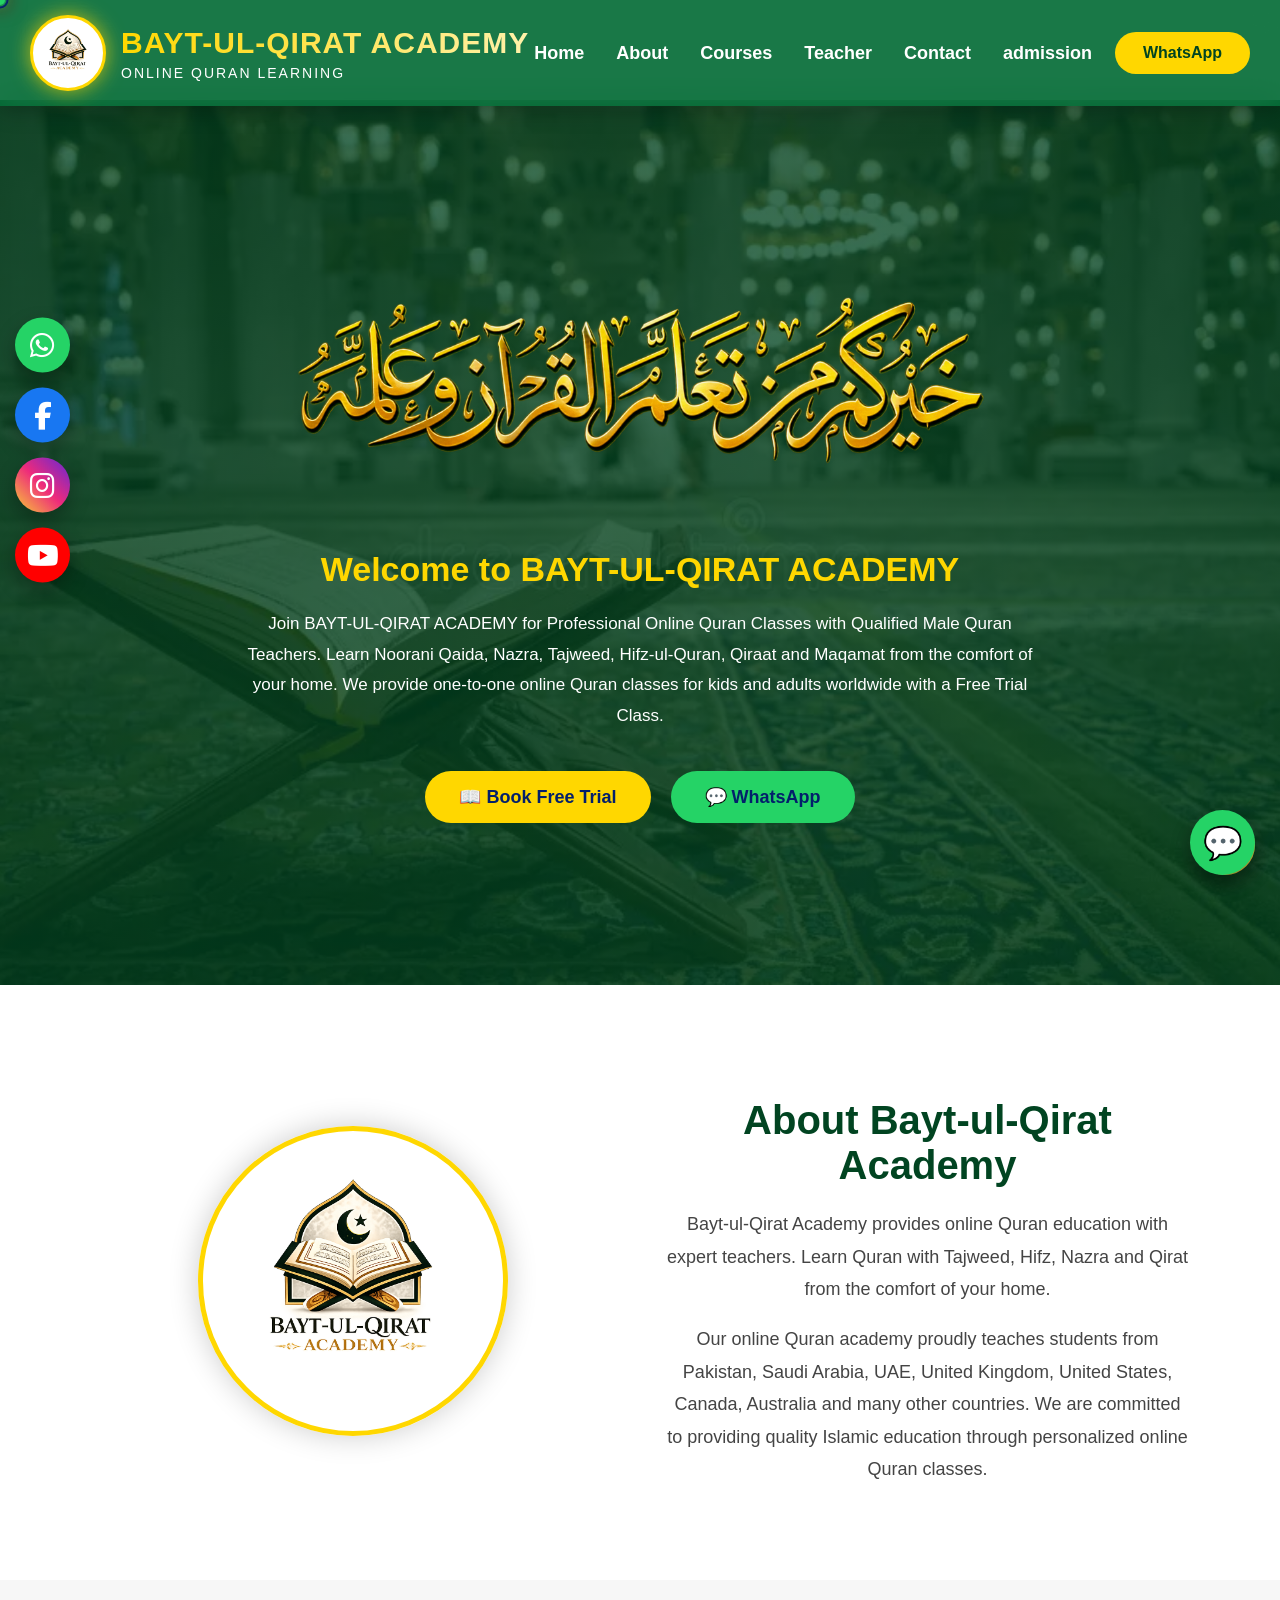
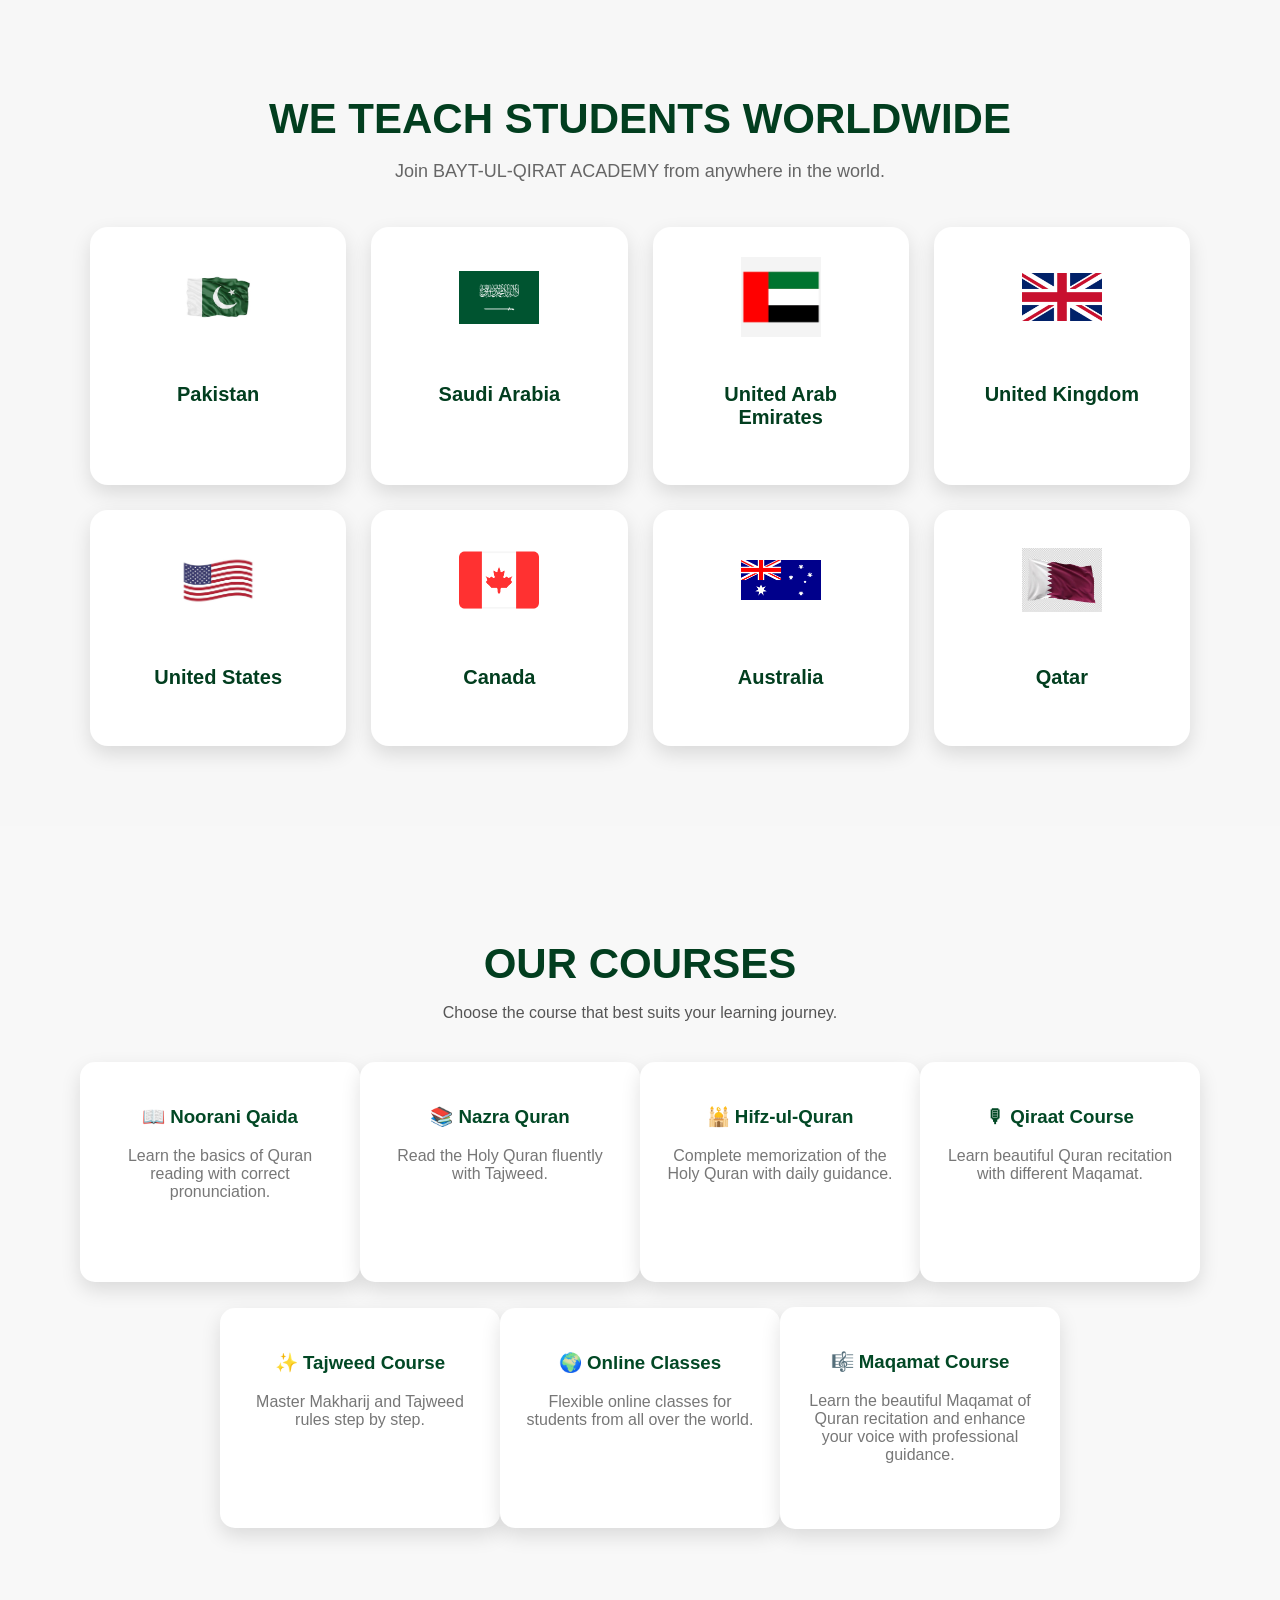
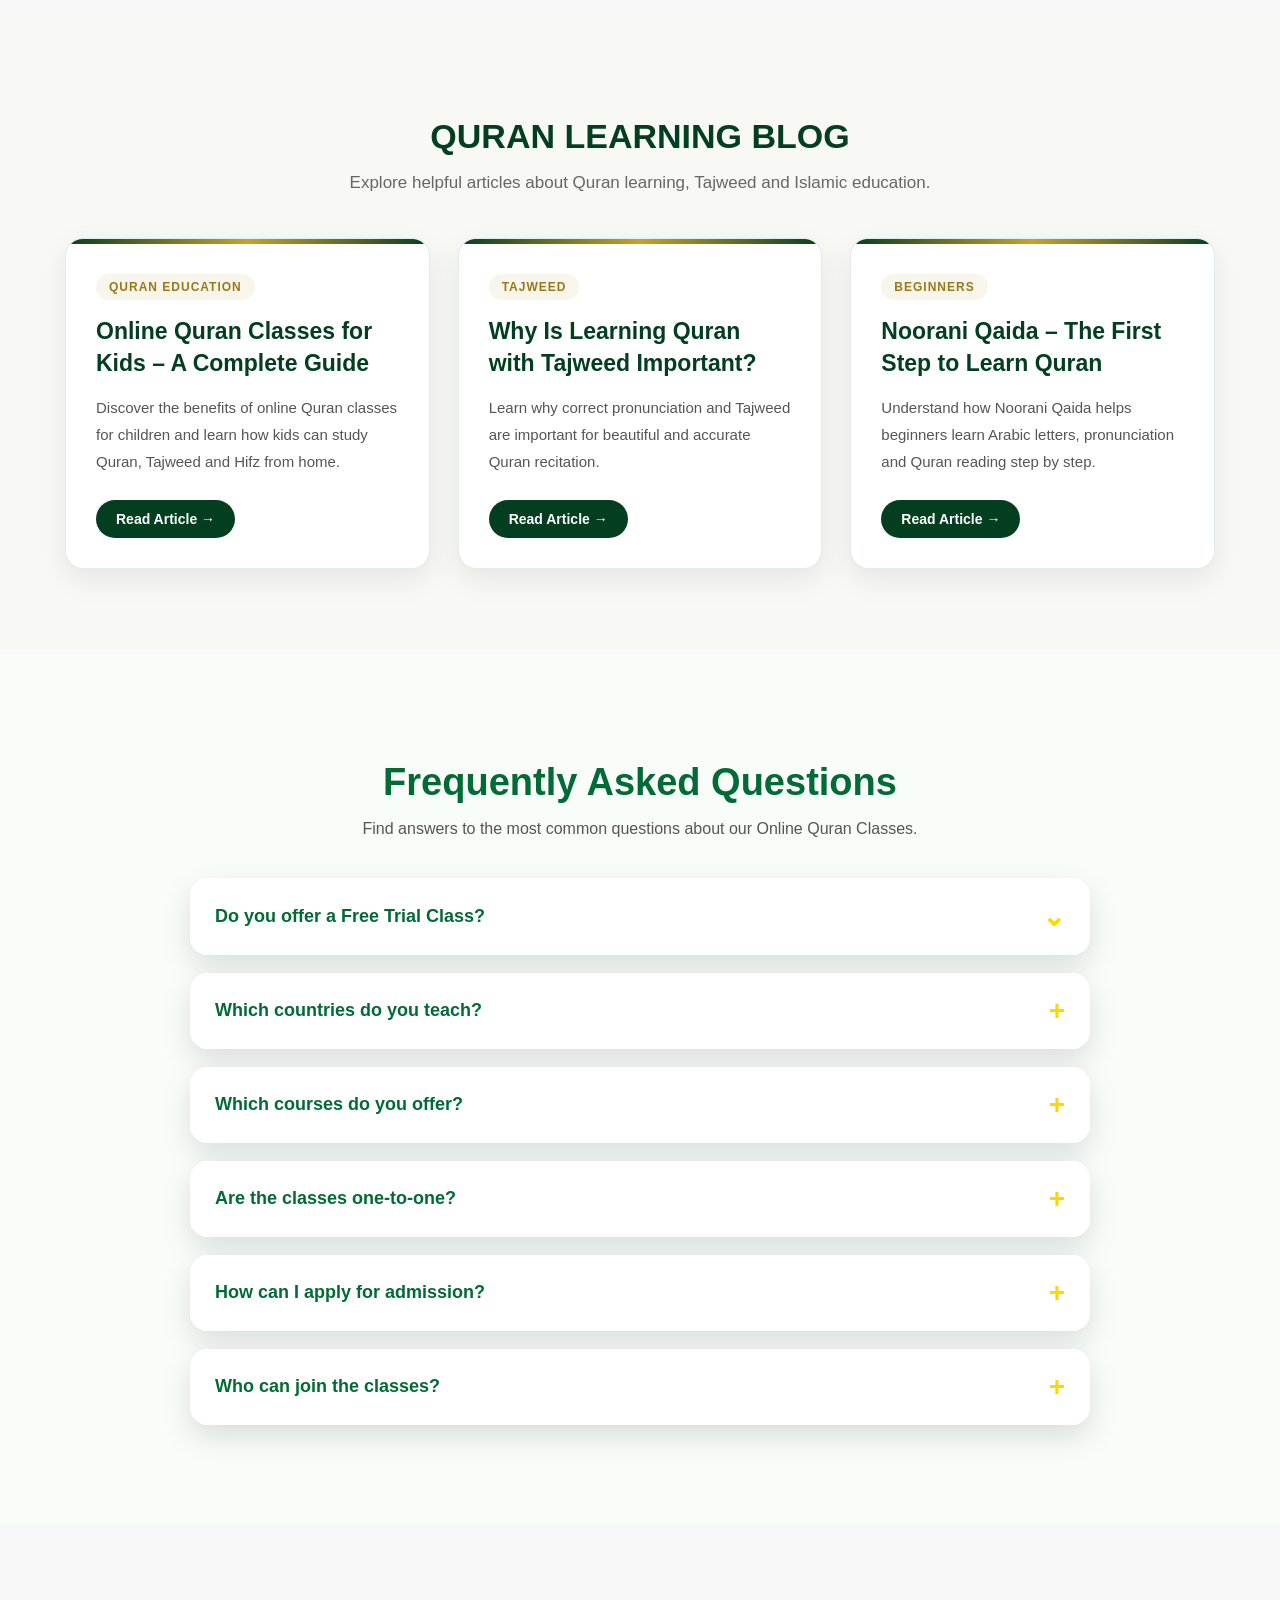
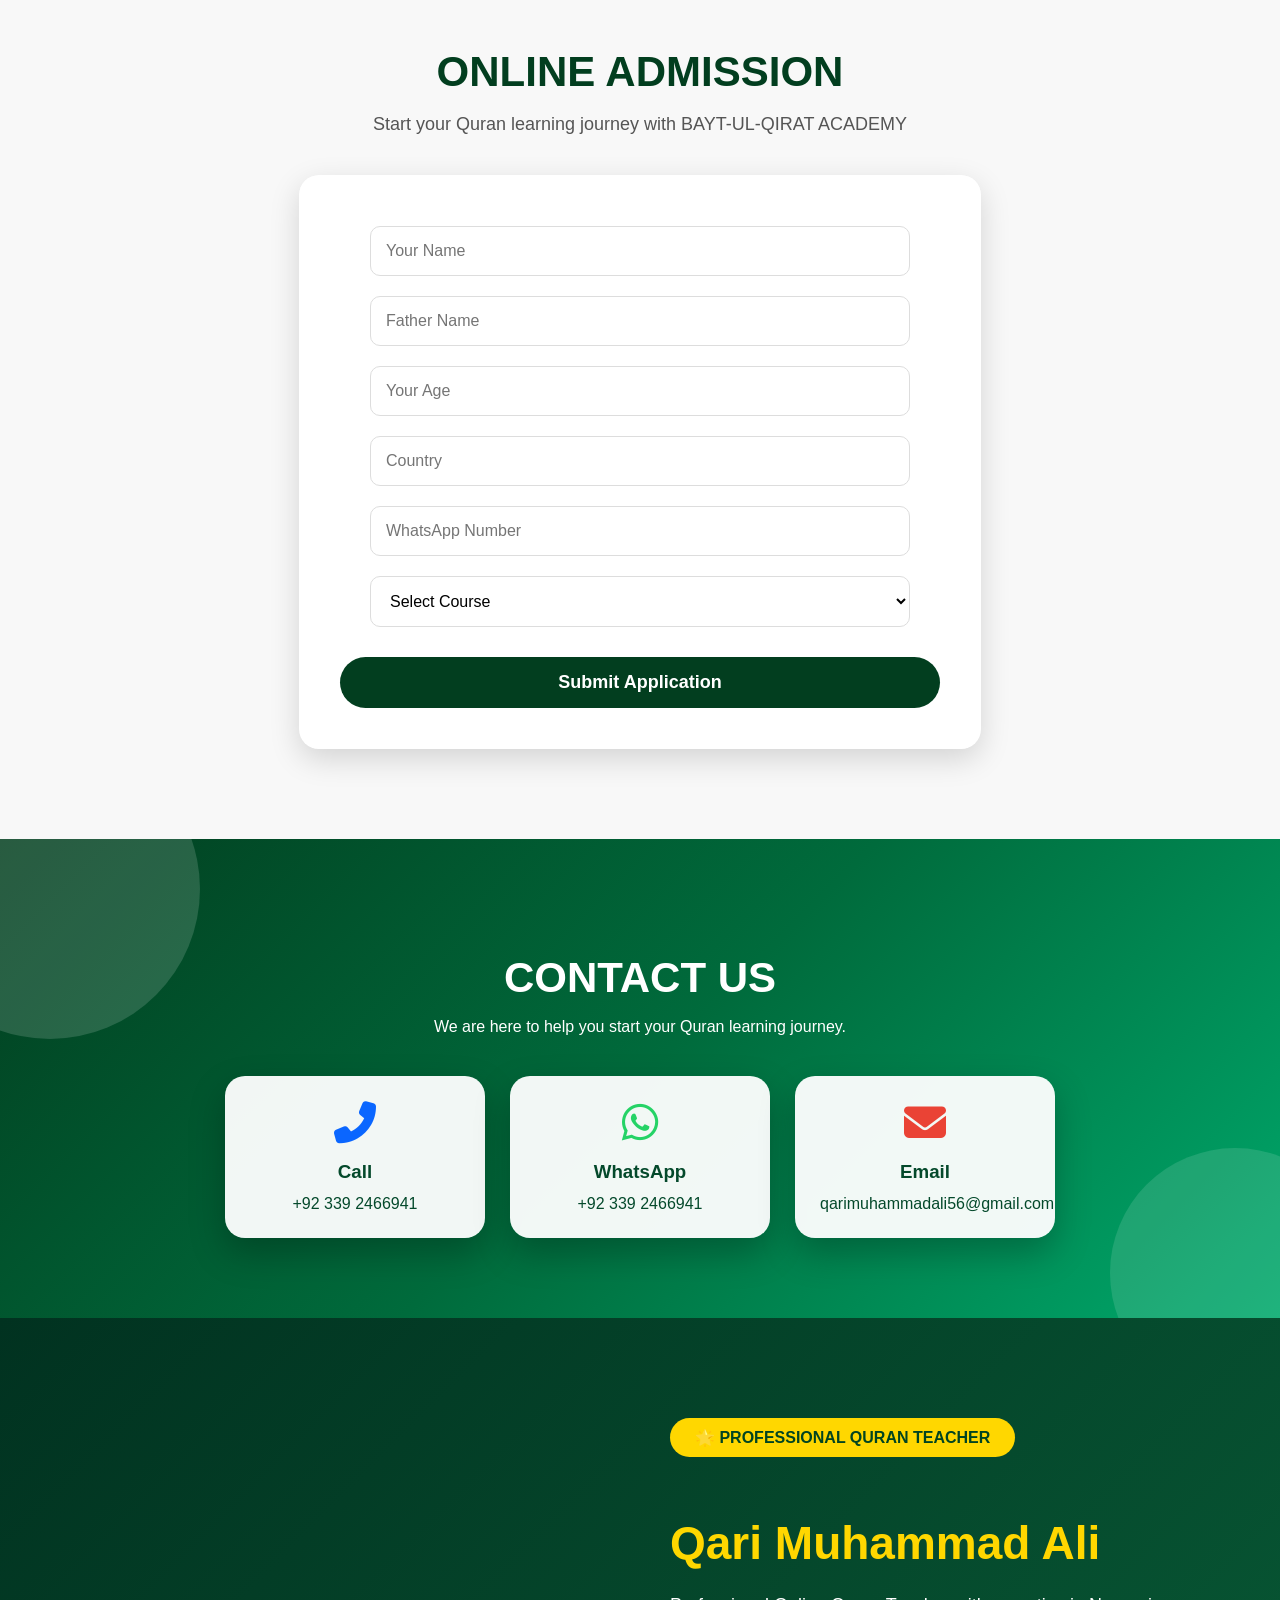
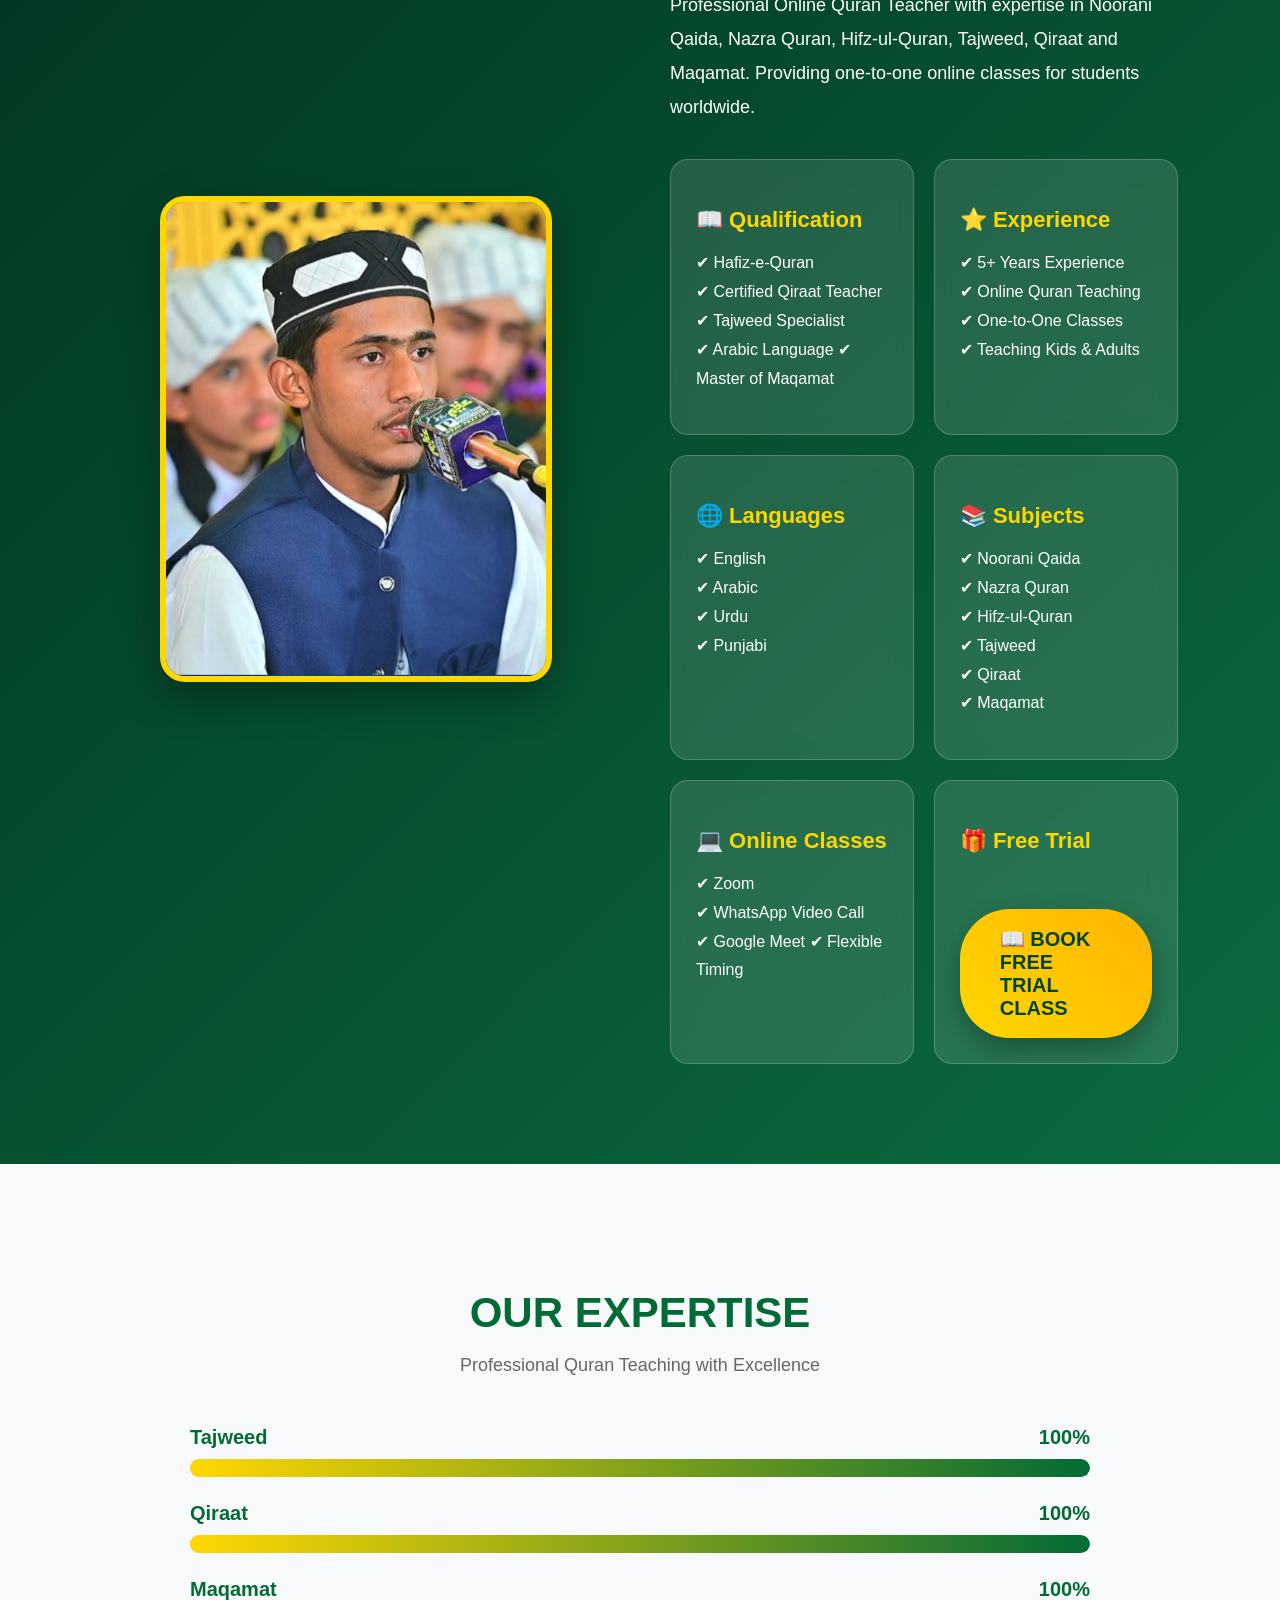
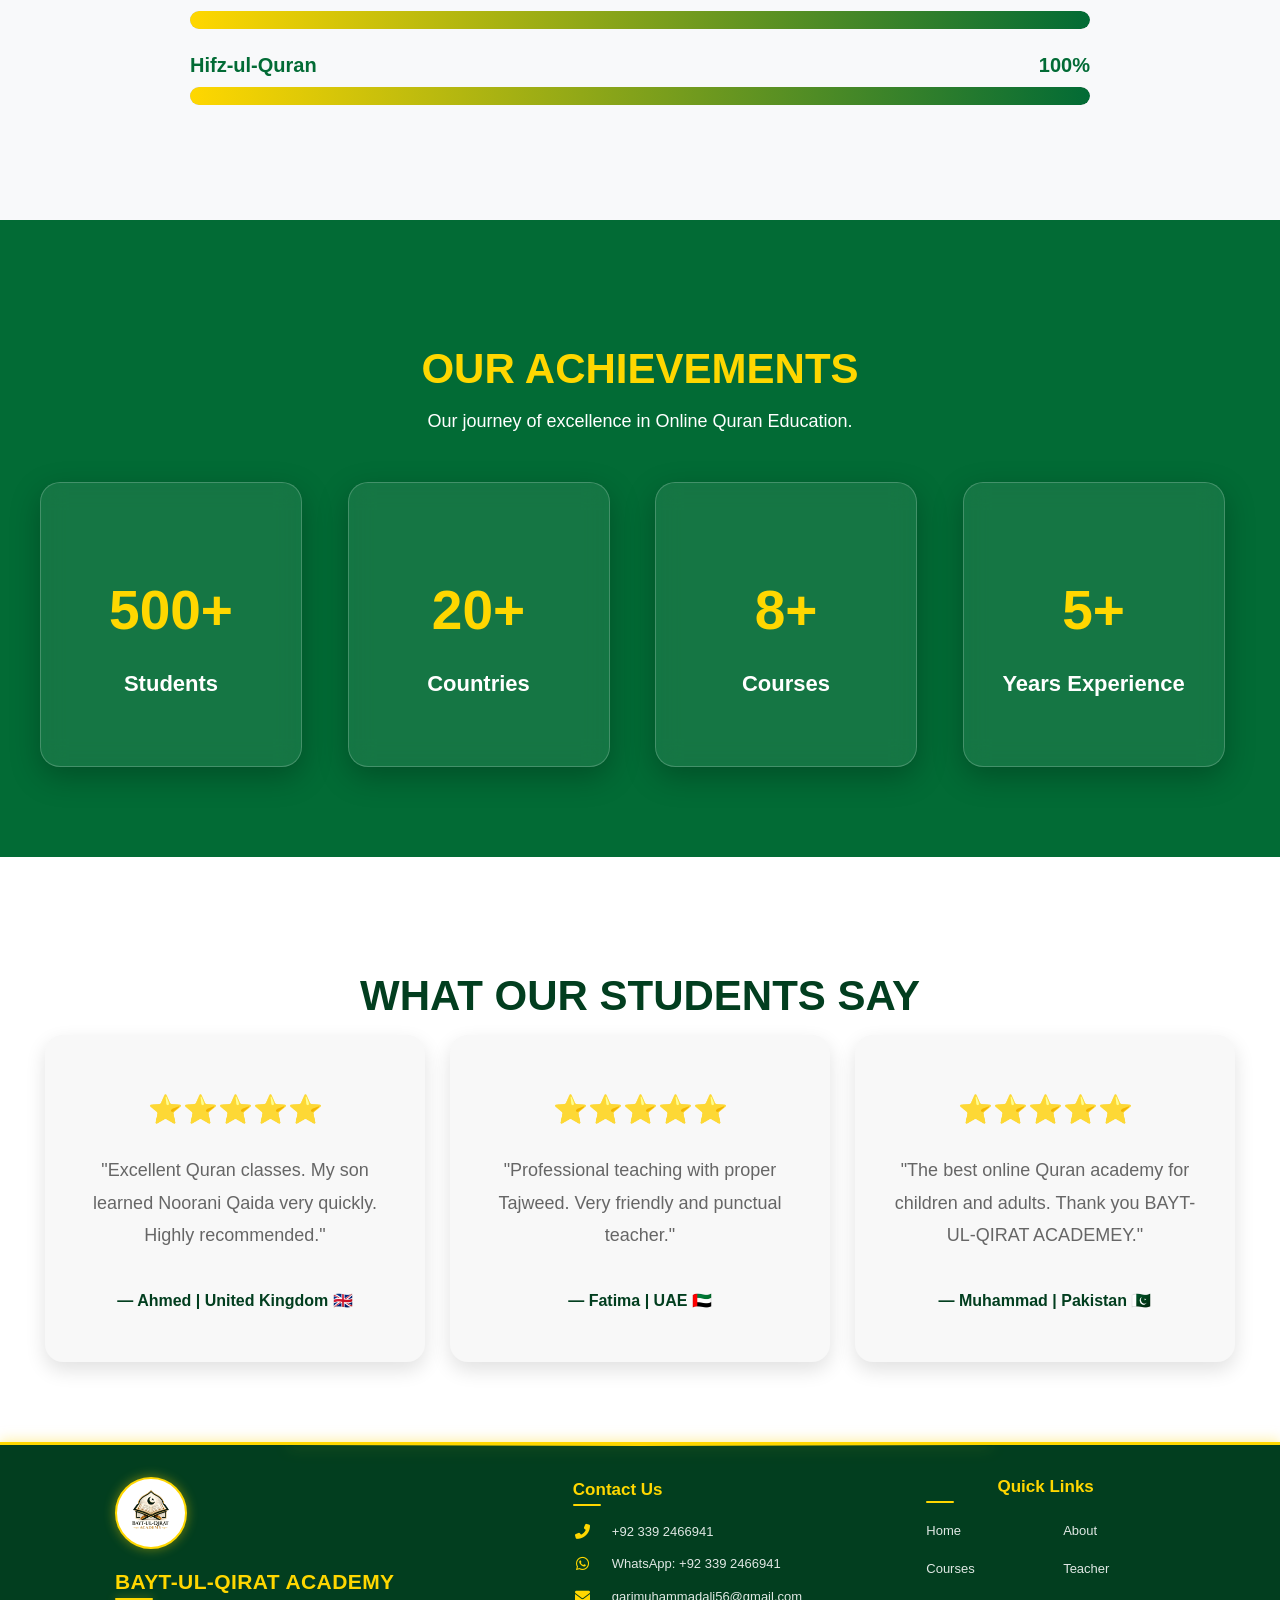
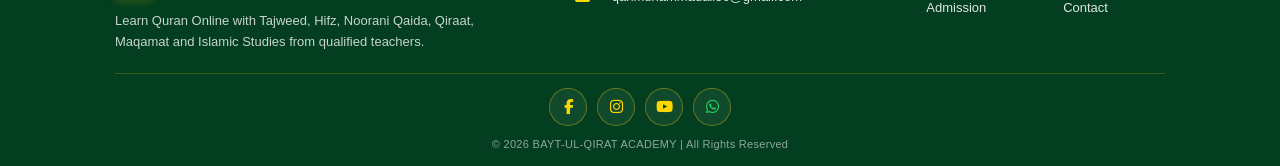
==== commit bff0a0d6: "Update website" ====
--- a/index.html
+++ b/index.html
@@ -447,6 +447,110 @@
 
 </section>
 
+<!-- =========================
+          BLOG SECTION
+========================== -->
+
+<section class="blog reveal" id="blog">
+
+    <h2>QURAN LEARNING BLOG</h2>
+
+    <p>
+        Explore helpful articles about Quran learning, Tajweed and Islamic education.
+    </p>
+
+    <div class="blog-container">
+
+        <!-- Blog Card 1 -->
+
+        <article class="blog-card">
+
+            <div class="blog-card-content">
+
+                <span class="blog-category">
+                    QURAN EDUCATION
+                </span>
+
+                <h3>
+                    Online Quran Classes for Kids – A Complete Guide
+                </h3>
+
+                <p>
+                    Discover the benefits of online Quran classes for children
+                    and learn how kids can study Quran, Tajweed and Hifz from home.
+                </p>
+
+                <a href="blog/online-quran-classes-for-kids.html"
+                   class="blog-btn">
+                    Read Article →
+                </a>
+
+            </div>
+
+        </article>
+
+
+        <!-- Blog Card 2 -->
+
+        <article class="blog-card">
+
+            <div class="blog-card-content">
+
+                <span class="blog-category">
+                    TAJWEED
+                </span>
+
+                <h3>
+                    Why Is Learning Quran with Tajweed Important?
+                </h3>
+
+                <p>
+                    Learn why correct pronunciation and Tajweed are important
+                    for beautiful and accurate Quran recitation.
+                </p>
+
+                <a href="blog/why-learning-quran-with-tajweed-is-important.html"
+   class="blog-btn">
+    Read Article →
+</a>
+
+            </div>
+
+        </article>
+
+
+        <!-- Blog Card 3 -->
+
+        <article class="blog-card">
+
+            <div class="blog-card-content">
+
+                <span class="blog-category">
+                    BEGINNERS
+                </span>
+
+                <h3>
+                    Noorani Qaida – The First Step to Learn Quran
+                </h3>
+
+                <p>
+                    Understand how Noorani Qaida helps beginners learn Arabic
+                    letters, pronunciation and Quran reading step by step.
+                </p>
+
+                <a href="blog/noorani-qaida-first-step-to-learn-quran.html"
+               class="blog-btn">
+                Read Article →
+            </a>
+
+            </div>
+
+        </article>
+
+    </div>
+
+</section>
+
 
 <section class="faq" id="faq">
 
--- a/style.css
+++ b/style.css
@@ -2916,6 +2916,7 @@
 
 }
 
+
 /*==========================
      CONTACT ICONS
 ==========================*/
@@ -4250,4 +4251,1815 @@
         margin-bottom: 15px;
     }
 
+}
+/* =========================================
+        PREMIUM BLOG SECTION
+========================================= */
+
+.blog {
+    padding: 80px 20px;
+    background: #f8f9f5;
+    text-align: center;
+}
+
+.blog > h2 {
+    color: #023e1f;
+    font-size: 34px;
+    margin-bottom: 12px;
+}
+
+.blog > p {
+    color: #666;
+    font-size: 17px;
+    margin-bottom: 45px;
+}
+
+
+/* =========================
+       BLOG CONTAINER
+========================= */
+
+.blog-container {
+    max-width: 1150px;
+    margin: auto;
+
+    display: grid;
+    grid-template-columns: repeat(3, 1fr);
+
+    gap: 28px;
+}
+
+
+/* =========================
+          BLOG CARD
+========================= */
+
+.blog-card {
+    position: relative;
+
+    background: #ffffff;
+
+    border-radius: 18px;
+
+    overflow: hidden;
+
+    text-align: left;
+
+    border: 1px solid rgba(2, 62, 31, 0.10);
+
+    box-shadow:
+        0 10px 30px rgba(0, 0, 0, 0.08);
+
+    transition:
+        transform 0.4s ease,
+        box-shadow 0.4s ease;
+}
+
+
+/* Golden top decoration */
+
+.blog-card::before {
+    content: "";
+
+    display: block;
+
+    height: 5px;
+
+    background: linear-gradient(
+        90deg,
+        #023e1f,
+        #c9a227,
+        #023e1f
+    );
+}
+
+
+/* Hover */
+
+.blog-card:hover {
+    transform: translateY(-10px);
+
+    box-shadow:
+        0 20px 45px rgba(0, 0, 0, 0.14);
+}
+
+
+/* =========================
+       CARD CONTENT
+========================= */
+
+.blog-card-content {
+    padding: 30px;
+}
+
+
+/* Category */
+
+.blog-category {
+    display: inline-block;
+
+    padding: 6px 13px;
+
+    margin-bottom: 15px;
+
+    border-radius: 20px;
+
+    background: #f8f5ec;
+
+    color: #9a7817;
+
+    font-size: 12px;
+
+    font-weight: 700;
+
+    letter-spacing: 1px;
+}
+
+
+/* Card Heading */
+
+.blog-card h3 {
+    color: #023e1f;
+
+    font-size: 23px;
+
+    line-height: 1.4;
+
+    margin: 0 0 15px;
+}
+
+
+/* Card Paragraph */
+
+.blog-card p {
+    color: #555;
+
+    font-size: 15px;
+
+    line-height: 1.8;
+
+    margin-bottom: 25px;
+}
+
+
+/* =========================
+          READ BUTTON
+========================= */
+
+.blog-btn {
+    display: inline-block;
+
+    padding: 11px 20px;
+
+    border-radius: 25px;
+
+    background: #023e1f;
+
+    color: #ffffff;
+
+    text-decoration: none;
+
+    font-size: 14px;
+
+    font-weight: 700;
+
+    transition:
+        background 0.3s ease,
+        transform 0.3s ease;
+}
+
+
+.blog-btn:hover {
+    background: #c9a227;
+
+    transform: translateX(4px);
+}
+
+
+/* =========================
+          MOBILE
+========================= */
+
+@media (max-width: 900px) {
+
+    .blog-container {
+        grid-template-columns: repeat(2, 1fr);
+    }
+
+}
+
+
+@media (max-width: 600px) {
+
+    .blog {
+        padding: 60px 15px;
+    }
+
+    .blog > h2 {
+        font-size: 28px;
+    }
+
+    .blog-container {
+        grid-template-columns: 1fr;
+
+        gap: 20px;
+    }
+
+    .blog-card-content {
+        padding: 25px;
+    }
+
+}
+/*=========================
+     BLOG CARD REVEAL
+=========================*/
+
+.blog-card {
+    opacity: 0;
+    transform: translateY(45px);
+
+    transition:
+        opacity 0.8s ease,
+        transform 0.8s ease;
+}
+
+.blog-card.blog-visible {
+    opacity: 1;
+    transform: translateY(0);
+}
+
+
+/* One-by-one soft animation */
+
+.blog-card:nth-child(1).blog-visible {
+    transition-delay: 0.05s;
+}
+
+.blog-card:nth-child(2).blog-visible {
+    transition-delay: 0.15s;
+}
+
+.blog-card:nth-child(3).blog-visible {
+    transition-delay: 0.25s;
+}
+/*=========================
+      COURSE CARD ANIMATION
+=========================*/
+
+.courses .card {
+    opacity: 0;
+    transform: translateY(50px);
+    transition:
+        opacity 0.7s ease,
+        transform 0.7s ease;
+}
+
+/* Card visible ہونے کے بعد */
+.courses .card.course-visible {
+    opacity: 1;
+    transform: translateY(0);
+}
+.courses .card:nth-child(1) {
+    transition-delay: 0.05s;
+}
+
+.courses .card:nth-child(2) {
+    transition-delay: 0.15s;
+}
+
+.courses .card:nth-child(3) {
+    transition-delay: 0.25s;
+}
+
+.courses .card:nth-child(4) {
+    transition-delay: 0.35s;
+}
+
+.courses .card:nth-child(5) {
+    transition-delay: 0.45s;
+}
+
+.courses .card:nth-child(6) {
+    transition-delay: 0.55s;
+}
+
+.courses .card:nth-child(7) {
+    transition-delay: 0.65s;
+}
+/*=========================
+   COUNTRY CARD ANIMATION
+=========================*/
+
+.countries .country-card {
+    opacity: 0;
+    transform: translateY(50px);
+    transition:
+        opacity 0.7s ease,
+        transform 0.7s ease;
+}
+
+.countries .country-card.country-visible {
+    opacity: 1;
+    transform: translateY(0);
+}
+
+
+/* One by one animation */
+
+.countries .country-card:nth-child(1) {
+    transition-delay: 0.05s;
+}
+
+.countries .country-card:nth-child(2) {
+    transition-delay: 0.15s;
+}
+
+.countries .country-card:nth-child(3) {
+    transition-delay: 0.25s;
+}
+
+.countries .country-card:nth-child(4) {
+    transition-delay: 0.35s;
+}
+
+.countries .country-card:nth-child(5) {
+    transition-delay: 0.45s;
+}
+
+.countries .country-card:nth-child(6) {
+    transition-delay: 0.55s;
+}
+
+.countries .country-card:nth-child(7) {
+    transition-delay: 0.65s;
+}
+
+.countries .country-card:nth-child(8) {
+    transition-delay: 0.75s;
+}
+/*=========================
+        ABOUT ANIMATION
+=========================*/
+
+.about {
+    opacity: 0;
+    transform: translateY(-80px);
+    transition:
+        opacity 1s ease,
+        transform 1s ease;
+}
+
+.about.about-visible {
+    opacity: 1;
+    transform: translateY(0);
+}
+/*=========================
+      TEACHER ANIMATION
+=========================*/
+
+.teacher {
+    opacity: 0;
+    transform: translateY(-80px);
+    transition:
+        opacity 1s ease,
+        transform 1s ease;
+}
+
+.teacher.teacher-visible {
+    opacity: 1;
+    transform: translateY(0);
+}
+/*=========================
+       SKILLS ANIMATION
+=========================*/
+
+.skills {
+    opacity: 0;
+    transform: translateY(-80px);
+    transition:
+        opacity 1s ease,
+        transform 1s ease;
+}
+
+.skills.skills-visible {
+    opacity: 1;
+    transform: translateY(0);
+}
+/* =========================================================
+   PREMIUM INTERNATIONAL FOOTER
+========================================================= */
+
+.footer {
+    position: relative;
+    background:
+        radial-gradient(circle at 15% 20%, rgba(255, 215, 0, 0.08), transparent 30%),
+        radial-gradient(circle at 85% 80%, rgba(255, 215, 0, 0.06), transparent 30%),
+        linear-gradient(135deg, #023e1f, #012d17 55%, #001f10);
+
+    color: #fff;
+
+    padding: 55px 25px 18px;
+
+    overflow: hidden;
+
+    border-top: 1px solid rgba(255, 215, 0, 0.25);
+
+    box-shadow:
+        0 -10px 40px rgba(0, 0, 0, 0.18);
+}
+
+
+/* Subtle golden light at top */
+
+.footer::before {
+    content: "";
+
+    position: absolute;
+
+    top: 0;
+    left: 50%;
+
+    width: 55%;
+    height: 1px;
+
+    transform: translateX(-50%);
+
+    background: linear-gradient(
+        90deg,
+        transparent,
+        #FFD700,
+        transparent
+    );
+
+    box-shadow: 0 0 15px rgba(255, 215, 0, 0.7);
+}
+
+
+/* =========================================================
+   MAIN CONTAINER
+========================================================= */
+
+.footer-container {
+    position: relative;
+
+    max-width: 1150px;
+
+    margin: auto;
+
+    display: grid;
+
+    grid-template-columns:
+        1.4fr
+        1fr
+        0.8fr;
+
+    gap: 70px;
+
+    align-items: start;
+}
+
+
+/* =========================================================
+   FOOTER BOX
+========================================================= */
+
+.footer-box {
+    min-width: 0;
+
+    position: relative;
+}
+
+
+/* =========================================================
+   LOGO
+========================================================= */
+
+.footer-logo {
+    margin-bottom: 15px;
+}
+
+.footer-logo img {
+    width: 82px;
+    height: 82px;
+
+    border-radius: 50%;
+
+    border: 2px solid #FFD700;
+
+    background: #fff;
+
+    object-fit: cover;
+
+    box-shadow:
+        0 0 15px rgba(255, 215, 0, 0.35),
+        0 0 35px rgba(255, 215, 0, 0.12);
+
+    transition:
+        transform .4s ease,
+        box-shadow .4s ease;
+}
+
+.footer-logo img:hover {
+    transform: scale(1.08);
+
+    box-shadow:
+        0 0 20px rgba(255, 215, 0, 0.8),
+        0 0 45px rgba(255, 215, 0, 0.3);
+}
+
+
+/* =========================================================
+   ACADEMY TITLE
+========================================================= */
+
+.footer-title {
+    display: inline-block;
+
+    position: relative;
+
+    margin: 5px 0 14px;
+
+    color: #FFD700;
+
+    font-size: 24px;
+
+    font-weight: 700;
+
+    letter-spacing: .4px;
+
+    transition:
+        transform .35s ease,
+        text-shadow .35s ease;
+}
+
+
+/* Permanent elegant underline */
+
+.footer-title::after {
+    content: "";
+
+    position: absolute;
+
+    left: 0;
+    bottom: -6px;
+
+    width: 42px;
+    height: 2px;
+
+    background: #FFD700;
+
+    border-radius: 20px;
+
+    box-shadow:
+        0 0 8px rgba(255, 215, 0, 0.6);
+
+    transition: width .4s ease;
+}
+
+
+/* Logo hover → title glow */
+
+.footer-logo:hover + .footer-title {
+    transform: translateY(-3px);
+
+    text-shadow:
+        0 0 8px rgba(255, 215, 0, 0.7);
+}
+
+.footer-logo:hover + .footer-title::after {
+    width: 100%;
+}
+
+
+/* =========================================================
+   DESCRIPTION
+========================================================= */
+
+.footer-box > p {
+    color: rgba(255, 255, 255, 0.78);
+
+    font-size: 14px;
+
+    line-height: 1.8;
+
+    max-width: 420px;
+
+    margin-top: 4px;
+}
+
+
+/* =========================================================
+   HEADINGS
+========================================================= */
+
+.footer-box h3 {
+    position: relative;
+
+    display: inline-block;
+
+    color: #FFD700;
+
+    font-size: 18px;
+
+    margin: 4px 0 24px;
+
+    font-weight: 600;
+}
+
+
+/* Heading underline */
+
+.footer-box h3::after {
+    content: "";
+
+    position: absolute;
+
+    left: 0;
+    bottom: -8px;
+
+    width: 30px;
+    height: 2px;
+
+    background: #FFD700;
+
+    border-radius: 20px;
+
+    transition: width .4s ease;
+}
+
+.footer-box h3:hover::after {
+    width: 100%;
+}
+
+
+/* =========================================================
+   CONTACT + QUICK LINKS
+========================================================= */
+
+.footer-box p a,
+.footer-box > a {
+    color: rgba(255, 255, 255, 0.85);
+
+    text-decoration: none;
+
+    position: relative;
+
+    display: inline-block;
+
+    font-size: 14px;
+
+    line-height: 1.9;
+
+    transition:
+        color .3s ease,
+        transform .3s ease,
+        text-shadow .3s ease;
+}
+
+
+/* Yellow animated underline */
+
+.footer-box p a::after,
+.footer-box > a::after {
+    content: "";
+
+    position: absolute;
+
+    left: 0;
+    bottom: 0;
+
+    width: 0;
+    height: 2px;
+
+    background: #FFD700;
+
+    box-shadow:
+        0 0 7px rgba(255, 215, 0, 0.7);
+
+    transition: width .35s ease;
+}
+
+
+/* Hover */
+
+.footer-box p a:hover,
+.footer-box > a:hover {
+    color: #FFD700;
+
+    transform: translateX(5px);
+
+    text-shadow:
+        0 0 8px rgba(255, 215, 0, 0.6);
+}
+
+.footer-box p a:hover::after,
+.footer-box > a:hover::after {
+    width: 100%;
+}
+
+
+/* Icons */
+
+.footer-box p i {
+    color: #FFD700;
+
+    margin-right: 7px;
+
+    transition:
+        transform .3s ease,
+        text-shadow .3s ease;
+}
+
+.footer-box p a:hover i {
+    transform: scale(1.15);
+
+    text-shadow:
+        0 0 8px rgba(255, 215, 0, 0.8);
+}
+
+
+/* =========================================================
+   FOOTER BOTTOM
+========================================================= */
+
+.footer-bottom {
+    max-width: 1150px;
+
+    margin: 35px auto 0;
+
+    padding-top: 20px;
+
+    text-align: center;
+
+    border-top: 1px solid rgba(255, 215, 0, 0.18);
+}
+
+
+/* =========================================================
+   SOCIAL ICONS
+========================================================= */
+
+.footer-social {
+    display: flex;
+
+    justify-content: center;
+
+    align-items: center;
+
+    gap: 12px;
+
+    margin-bottom: 17px;
+}
+
+.footer-social a {
+    width: 42px;
+    height: 42px;
+
+    display: flex;
+
+    justify-content: center;
+    align-items: center;
+
+    border-radius: 50%;
+
+    background: rgba(255, 255, 255, 0.055);
+
+    border: 1px solid rgba(255, 215, 0, 0.28);
+
+    color: #FFD700;
+
+    font-size: 17px;
+
+    text-decoration: none;
+
+    transition:
+        transform .35s ease,
+        background .35s ease,
+        color .35s ease,
+        box-shadow .35s ease;
+}
+
+
+/* Social hover */
+
+.footer-social a:hover {
+    background: #FFD700;
+
+    color: #023e1f;
+
+    transform:
+        translateY(-6px)
+        scale(1.08);
+
+    box-shadow:
+        0 0 12px rgba(255, 215, 0, 0.75),
+        0 0 28px rgba(255, 215, 0, 0.25);
+}
+
+
+/* =========================================================
+   COPYRIGHT
+========================================================= */
+
+.footer-bottom p {
+    margin: 0;
+
+    color: rgba(255, 255, 255, 0.58);
+
+    font-size: 12px;
+
+    letter-spacing: .3px;
+}
+
+
+/* =========================================================
+   MOBILE PREMIUM VERSION
+========================================================= */
+
+@media (max-width: 768px) {
+
+    .footer {
+        padding: 38px 20px 15px;
+    }
+
+    .footer-container {
+        display: grid;
+
+        grid-template-columns: 1fr;
+
+        gap: 28px;
+
+        text-align: center;
+    }
+
+
+    .footer-box {
+        width: 100%;
+    }
+
+
+    .footer-logo img {
+        width: 70px;
+        height: 70px;
+    }
+
+
+    .footer-title {
+        font-size: 20px;
+    }
+
+
+    .footer-title::after {
+        left: 50%;
+
+        transform: translateX(-50%);
+    }
+
+
+    .footer-box > p {
+        max-width: 500px;
+
+        margin-left: auto;
+        margin-right: auto;
+
+        font-size: 13px;
+    }
+
+
+    .footer-box h3 {
+        font-size: 17px;
+    }
+
+
+    .footer-box h3::after {
+        left: 50%;
+
+        transform: translateX(-50%);
+    }
+
+
+    .footer-box p a,
+    .footer-box > a {
+        font-size: 13px;
+    }
+
+
+    .footer-box > a:hover,
+    .footer-box p a:hover {
+        transform: translateY(-2px);
+    }
+
+
+    .footer-social {
+        gap: 9px;
+
+        margin-bottom: 14px;
+    }
+
+
+    .footer-social a {
+        width: 40px;
+        height: 40px;
+
+        font-size: 16px;
+    }
+
+
+    .footer-bottom {
+        margin-top: 25px;
+
+        padding-top: 16px;
+    }
+
+
+    .footer-bottom p {
+        font-size: 11px;
+    }
+}
+/* =========================================================
+   FINAL COMPACT PREMIUM FOOTER
+========================================================= */
+
+.footer {
+    background: #023e1f;
+
+    padding: 32px 25px 14px;
+
+    color: #fff;
+
+    overflow: hidden;
+}
+
+
+/* =========================
+   MAIN FOOTER
+========================= */
+
+.footer-container {
+    max-width: 1050px;
+
+    margin: 0 auto;
+
+    display: grid;
+
+    grid-template-columns: 1.35fr 1fr 0.8fr;
+
+    gap: 55px;
+
+    align-items: start;
+}
+
+
+/* =========================
+   FOOTER BOX
+========================= */
+
+.footer-box {
+    min-width: 0;
+}
+
+
+/* =========================
+   LOGO
+========================= */
+
+.footer-logo {
+    margin-bottom: 10px;
+}
+
+.footer-logo img {
+    width: 68px;
+    height: 68px;
+
+    border: 2px solid #FFD700;
+
+    box-shadow:
+        0 0 12px rgba(255,215,0,.45);
+
+    transition: .35s ease;
+}
+
+.footer-logo img:hover {
+    transform: scale(1.08);
+
+    box-shadow:
+        0 0 22px rgba(255,215,0,.75);
+}
+
+
+/* =========================
+   ACADEMY TITLE
+========================= */
+
+.footer-title {
+    font-size: 21px;
+
+    margin: 5px 0 10px;
+
+    color: #FFD700;
+
+    line-height: 1.3;
+}
+
+
+/* Yellow line */
+
+.footer-title::after {
+    bottom: -5px;
+
+    width: 38px;
+
+    height: 2px;
+
+    background: #FFD700;
+
+    transition: width .4s ease;
+}
+
+
+/* Logo hover → title */
+
+.footer-logo:hover + .footer-title {
+    transform: translateY(-3px);
+
+    text-shadow:
+        0 0 10px rgba(255,215,0,.65);
+}
+
+.footer-logo:hover + .footer-title::after {
+    width: 100%;
+}
+
+
+/* =========================
+   DESCRIPTION
+========================= */
+
+.footer-box > p {
+    max-width: 370px;
+
+    margin: 0;
+
+    color: rgba(255,255,255,.78);
+
+    font-size: 13px;
+
+    line-height: 1.65;
+}
+
+
+/* =========================
+   HEADINGS
+========================= */
+
+.footer-box h3 {
+    margin: 3px 0 18px;
+
+    font-size: 17px;
+
+    color: #FFD700;
+}
+
+
+/* Small permanent line */
+
+.footer-box h3::after {
+    bottom: -6px;
+
+    width: 28px;
+
+    height: 2px;
+
+    background: #FFD700;
+
+    transition: width .4s ease;
+}
+
+.footer-box h3:hover::after {
+    width: 100%;
+}
+
+
+/* =========================================================
+   CONTACT INFORMATION
+========================================================= */
+
+.footer-box:nth-child(2) p {
+    margin: 0 0 8px;
+
+    padding: 0;
+}
+
+
+/* Contact links */
+
+.footer-box:nth-child(2) p a {
+    display: inline-flex;
+
+    align-items: center;
+
+    gap: 8px;
+
+    color: rgba(255,255,255,.88);
+
+    font-size: 13px;
+
+    line-height: 1.6;
+
+    white-space: nowrap;
+
+    transition:
+        color .3s ease,
+        transform .3s ease,
+        text-shadow .3s ease;
+}
+
+
+/* Contact icons */
+
+.footer-box:nth-child(2) i {
+    color: #FFD700;
+
+    width: 18px;
+
+    text-align: center;
+
+    font-size: 14px;
+
+    transition: .3s ease;
+}
+
+
+/* Contact hover */
+
+.footer-box:nth-child(2) p a:hover {
+    color: #FFD700;
+
+    transform: translateX(4px);
+
+    text-shadow:
+        0 0 8px rgba(255,215,0,.55);
+}
+
+.footer-box:nth-child(2) p a:hover i {
+    transform: scale(1.15);
+
+    text-shadow:
+        0 0 8px rgba(255,215,0,.8);
+}
+
+
+/* =========================================================
+   QUICK LINKS — TWO BY TWO
+========================================================= */
+
+.footer-box:nth-child(3) {
+    min-width: 190px;
+}
+
+
+/* Hide <br> so links can form grid */
+
+.footer-box:nth-child(3) br {
+    display: none;
+}
+
+
+/* 2 columns */
+
+.footer-box:nth-child(3) {
+    display: block;
+}
+
+.footer-box:nth-child(3) a {
+    display: inline-block;
+
+    width: 48%;
+
+    margin-bottom: 12px;
+
+    color: rgba(255,255,255,.88);
+
+    font-size: 13px;
+
+    line-height: 1.5;
+
+    vertical-align: top;
+
+    transition:
+        color .3s ease,
+        transform .3s ease,
+        text-shadow .3s ease;
+}
+
+
+/* Quick link hover */
+
+.footer-box:nth-child(3) a:hover {
+    color: #FFD700;
+
+    transform: translateX(4px);
+
+    text-shadow:
+        0 0 8px rgba(255,215,0,.55);
+}
+
+
+/* Animated yellow line */
+
+.footer-box:nth-child(3) a::after {
+    bottom: -3px;
+
+    height: 2px;
+
+    background: #FFD700;
+
+    box-shadow:
+        0 0 7px rgba(255,215,0,.6);
+
+    transition: width .35s ease;
+}
+
+
+/* =========================================================
+   BOTTOM
+========================================================= */
+
+.footer-bottom {
+    max-width: 1050px;
+
+    margin: 20px auto 0;
+
+    padding-top: 14px;
+
+    border-top:
+        1px solid rgba(255,215,0,.20);
+
+    text-align: center;
+}
+
+
+/* =========================================================
+   SOCIAL ICONS
+========================================================= */
+
+.footer-social {
+    display: flex;
+
+    justify-content: center;
+
+    align-items: center;
+
+    gap: 10px;
+
+    margin-bottom: 10px;
+}
+
+.footer-social a {
+    width: 36px;
+    height: 36px;
+
+    margin: 0;
+
+    display: flex;
+
+    justify-content: center;
+    align-items: center;
+
+    border-radius: 50%;
+
+    background: rgba(255,255,255,.06);
+
+    border: 1px solid rgba(255,215,0,.35);
+
+    color: #FFD700;
+
+    font-size: 15px;
+
+    transition: .35s ease;
+}
+
+
+/* Social hover */
+
+.footer-social a:hover {
+    background: #FFD700;
+
+    color: #023e1f;
+
+    transform:
+        translateY(-5px)
+        scale(1.08);
+
+    box-shadow:
+        0 0 12px rgba(255,215,0,.75);
+}
+
+
+/* =========================================================
+   COPYRIGHT
+========================================================= */
+
+.footer-bottom p {
+    margin: 0;
+
+    color: rgba(255,255,255,.55);
+
+    font-size: 11px;
+
+    line-height: 1.5;
+}
+
+
+/* =========================================================
+   MOBILE
+========================================================= */
+
+@media (max-width: 768px) {
+
+    .footer {
+        padding: 28px 18px 12px;
+    }
+
+
+    .footer-container {
+        grid-template-columns: 1fr;
+
+        gap: 22px;
+
+        text-align: center;
+    }
+
+
+    /* Logo */
+
+    .footer-logo img {
+        width: 62px;
+        height: 62px;
+    }
+
+
+    /* Title */
+
+    .footer-title {
+        font-size: 19px;
+    }
+
+
+    .footer-title::after {
+        left: 50%;
+
+        transform: translateX(-50%);
+    }
+
+
+    /* Description */
+
+    .footer-box > p {
+        max-width: 420px;
+
+        margin-left: auto;
+        margin-right: auto;
+
+        font-size: 12px;
+
+        line-height: 1.65;
+    }
+
+
+    /* Headings */
+
+    .footer-box h3 {
+        font-size: 16px;
+
+        margin-bottom: 16px;
+    }
+
+
+    .footer-box h3::after {
+        left: 50%;
+
+        transform: translateX(-50%);
+    }
+
+
+    /* Contact */
+
+    .footer-box:nth-child(2) p {
+        margin-bottom: 7px;
+    }
+
+
+    .footer-box:nth-child(2) p a {
+        justify-content: center;
+
+        font-size: 12px;
+    }
+
+
+    /* Quick Links 2 × 3 */
+
+    .footer-box:nth-child(3) {
+        max-width: 300px;
+
+        width: 100%;
+
+        margin: auto;
+    }
+
+
+    .footer-box:nth-child(3) a {
+        width: 48%;
+
+        font-size: 12px;
+
+        margin-bottom: 10px;
+
+        text-align: left;
+    }
+
+
+    /* Social */
+
+    .footer-bottom {
+        margin-top: 16px;
+
+        padding-top: 12px;
+    }
+
+
+    .footer-social {
+        gap: 8px;
+
+        margin-bottom: 8px;
+    }
+
+
+    .footer-social a {
+        width: 34px;
+        height: 34px;
+
+        font-size: 14px;
+    }
+
+
+    /* Copyright */
+
+    .footer-bottom p {
+        font-size: 10px;
+    }
+
+}
+/* =========================================================
+   FOOTER FINAL PREMIUM ADJUSTMENT
+========================================================= */
+
+
+/* =========================
+   GOLD LINE ON TOP
+========================= */
+
+.footer {
+    border-top: 3px solid #FFD700;
+
+    box-shadow:
+        0 -2px 12px rgba(255, 215, 0, 0.35);
+}
+
+
+/* =========================
+   CONTACT US
+========================= */
+
+.footer-box:nth-child(2) {
+    text-align: left;
+}
+
+.footer-box:nth-child(2) h3 {
+    display: block;
+
+    margin-bottom: 22px;
+}
+
+
+/* Contact items — one per line */
+
+.footer-box:nth-child(2) p {
+    display: block;
+
+    margin: 0 0 13px;
+
+    padding: 0;
+}
+
+
+/* Contact links */
+
+.footer-box:nth-child(2) p a {
+    display: flex;
+
+    align-items: center;
+
+    gap: 12px;
+
+    width: fit-content;
+
+    color: rgba(255, 255, 255, 0.88);
+
+    font-size: 13px;
+
+    line-height: 1.5;
+
+    white-space: nowrap;
+}
+
+
+/* Contact icons */
+
+.footer-box:nth-child(2) p a i {
+    width: 20px;
+
+    text-align: center;
+
+    flex-shrink: 0;
+
+    color: #FFD700;
+
+    font-size: 15px;
+}
+
+
+/* =========================
+   QUICK LINKS
+========================= */
+
+.footer-box:nth-child(3) {
+    text-align: center;
+
+    min-width: 230px;
+}
+
+
+/* Heading centered */
+
+.footer-box:nth-child(3) h3 {
+    display: inline-block;
+
+    margin-bottom: 22px;
+
+    text-align: center;
+}
+
+
+/* Remove original BR */
+
+.footer-box:nth-child(3) br {
+    display: none;
+}
+
+
+/* 2 columns */
+
+.footer-box:nth-child(3) a {
+    display: inline-block;
+
+    width: 48%;
+
+    box-sizing: border-box;
+
+    margin-bottom: 13px;
+
+    text-align: left;
+
+    color: rgba(255, 255, 255, 0.88);
+
+    font-size: 13px;
+
+    line-height: 1.5;
+
+    vertical-align: top;
+}
+
+
+/* =========================
+   QUICK LINK HOVER
+========================= */
+
+.footer-box:nth-child(3) a:hover {
+    color: #FFD700;
+
+    transform: translateX(4px);
+
+    text-shadow:
+        0 0 8px rgba(255, 215, 0, 0.65);
+}
+
+
+/* Yellow line */
+
+.footer-box:nth-child(3) a::after {
+    height: 2px;
+
+    bottom: -4px;
+
+    background: #FFD700;
+
+    box-shadow:
+        0 0 7px rgba(255, 215, 0, 0.65);
+}
+
+
+/* =========================
+   MOBILE
+========================= */
+
+@media (max-width: 768px) {
+
+    /* Top golden line */
+
+    .footer {
+        border-top: 3px solid #FFD700;
+    }
+
+
+    /* Contact centered */
+
+    .footer-box:nth-child(2) {
+        text-align: center;
+    }
+
+
+    .footer-box:nth-child(2) h3 {
+        display: inline-block;
+    }
+
+
+    .footer-box:nth-child(2) p a {
+        margin-left: auto;
+        margin-right: auto;
+
+        justify-content: center;
+    }
+
+
+    /* Quick Links */
+
+    .footer-box:nth-child(3) {
+        width: 100%;
+
+        max-width: 320px;
+
+        margin: auto;
+
+        text-align: center;
+    }
+
+
+    .footer-box:nth-child(3) h3 {
+        display: inline-block;
+    }
+
+
+    .footer-box:nth-child(3) a {
+        width: 48%;
+
+        text-align: center;
+
+        margin-bottom: 12px;
+    }
+
+}
+/* =========================================================
+   QUICK LINKS — FINAL PREMIUM 2 COLUMN LAYOUT
+========================================================= */
+
+.footer-box:nth-child(3) {
+    display: grid;
+
+    grid-template-columns: 1fr 1fr;
+
+    column-gap: 35px;
+    row-gap: 14px;
+
+    min-width: 230px;
+
+    text-align: left;
+}
+
+
+/* Quick Links heading — FULL WIDTH */
+
+.footer-box:nth-child(3) h3 {
+    grid-column: 1 / -1;
+
+    display: block;
+
+    width: 100%;
+
+    margin: 0 0 8px;
+
+    text-align: center;
+}
+
+
+/* Remove <br> completely */
+
+.footer-box:nth-child(3) br {
+    display: none;
+}
+
+
+/* All links */
+
+.footer-box:nth-child(3) a {
+    display: block;
+
+    width: 100%;
+
+    margin: 0;
+
+    padding: 2px 0;
+
+    text-align: left;
+
+    color: rgba(255,255,255,.88);
+
+    font-size: 13px;
+
+    line-height: 1.6;
+
+    text-decoration: none;
+
+    position: relative;
+
+    transition: .3s ease;
+}
+
+
+/* Hover */
+
+.footer-box:nth-child(3) a:hover {
+    color: #FFD700;
+
+    transform: translateX(5px);
+
+    text-shadow:
+        0 0 8px rgba(255,215,0,.55);
+}
+
+
+/* Golden underline */
+
+.footer-box:nth-child(3) a::after {
+    content: "";
+
+    position: absolute;
+
+    left: 0;
+    bottom: -3px;
+
+    width: 0;
+    height: 2px;
+
+    background: #FFD700;
+
+    transition: .3s ease;
+}
+
+
+.footer-box:nth-child(3) a:hover::after {
+    width: 45px;
+}
+
+
+/* =========================================================
+   MOBILE
+========================================================= */
+
+@media (max-width: 768px) {
+
+    .footer-box:nth-child(3) {
+        width: 100%;
+
+        max-width: 320px;
+
+        margin: 0 auto;
+
+        grid-template-columns: 1fr 1fr;
+
+        column-gap: 25px;
+
+        row-gap: 12px;
+    }
+
+    .footer-box:nth-child(3) h3 {
+        text-align: center;
+
+        margin-bottom: 8px;
+    }
+
+    .footer-box:nth-child(3) a {
+        text-align: center;
+    }
+
 }
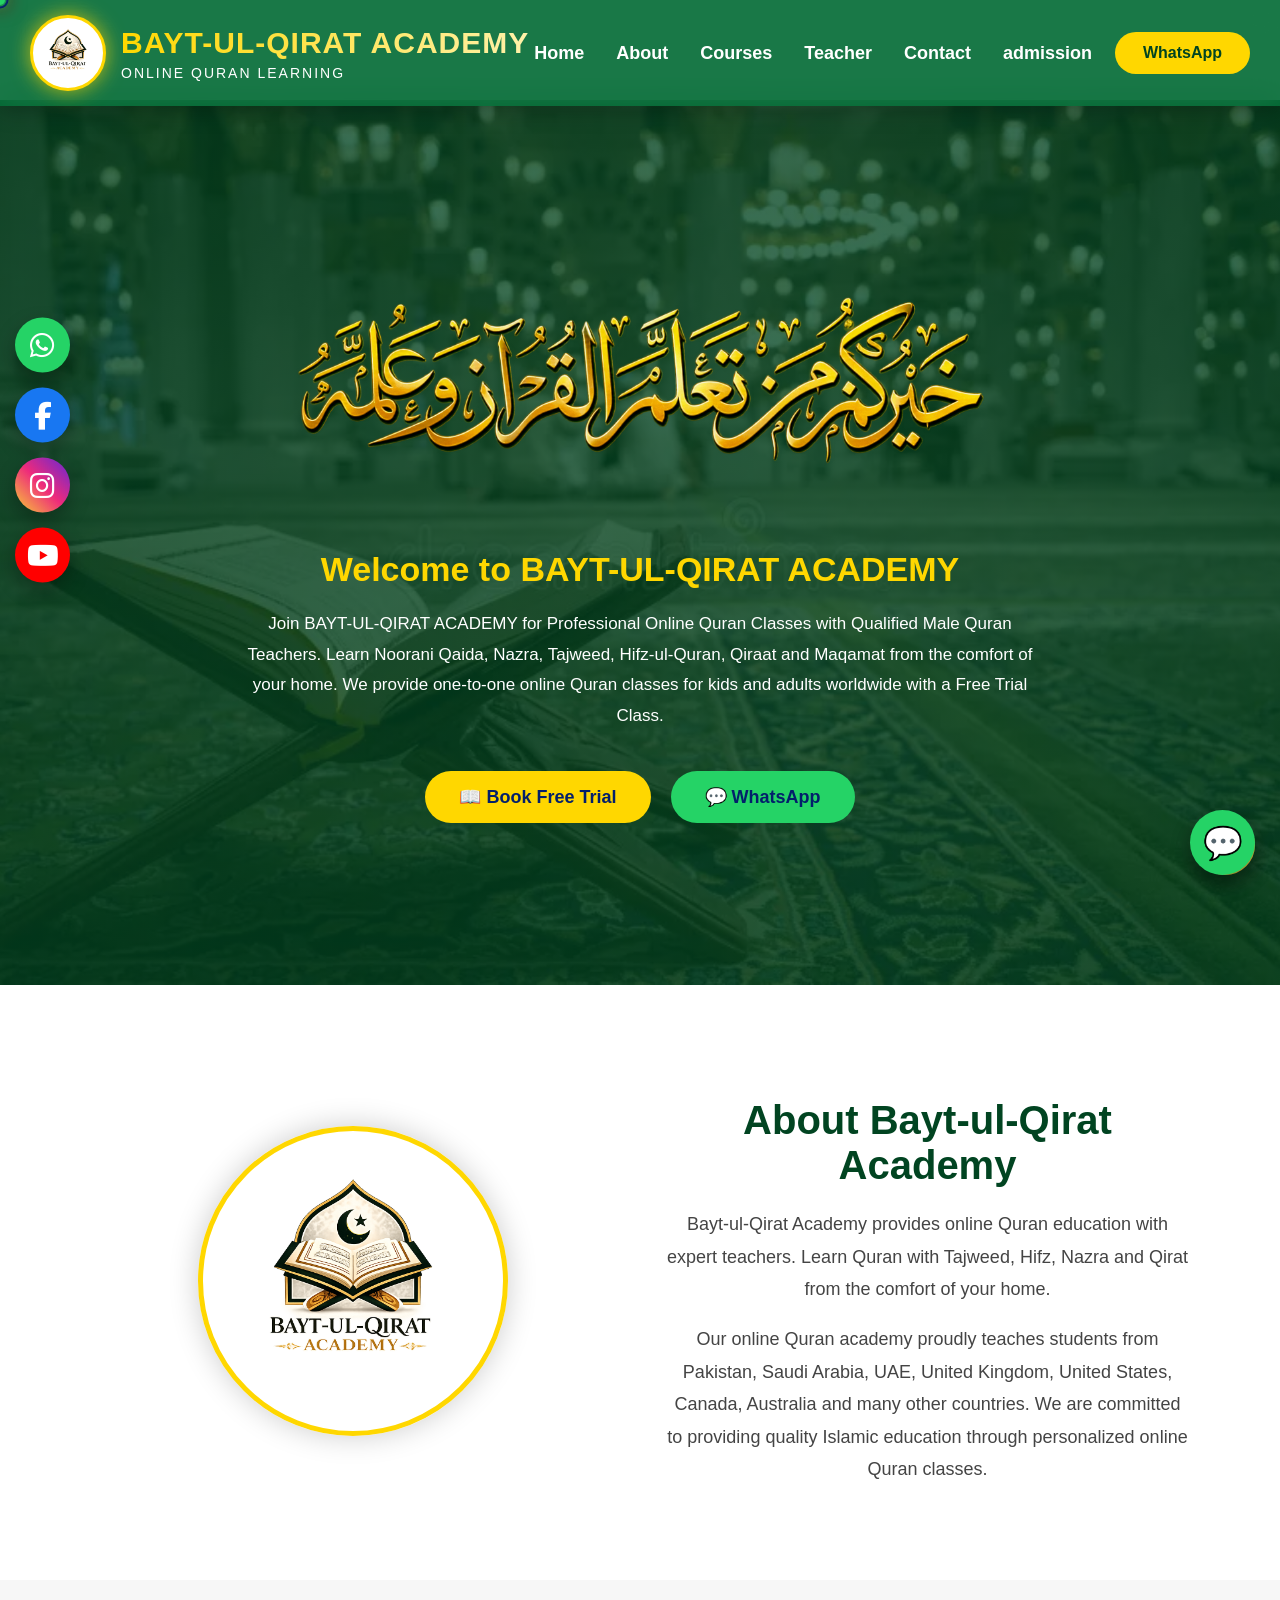
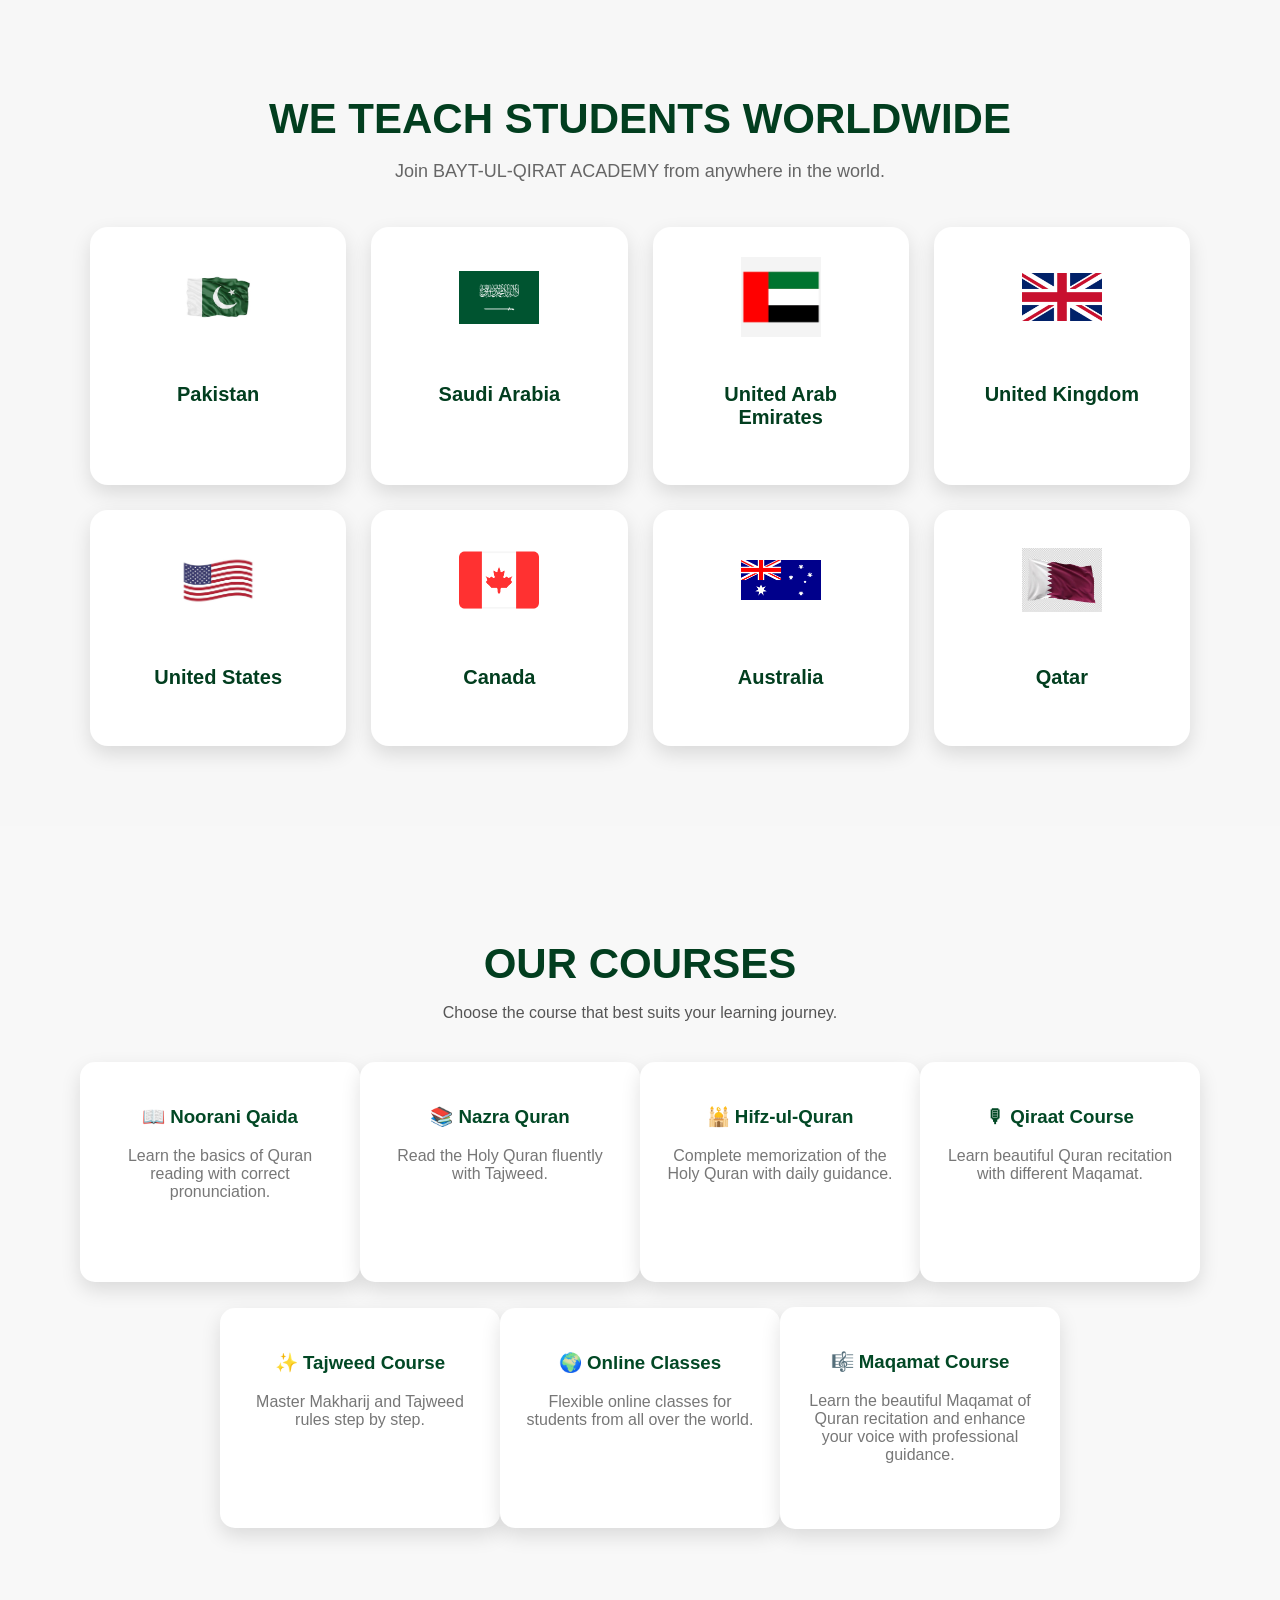
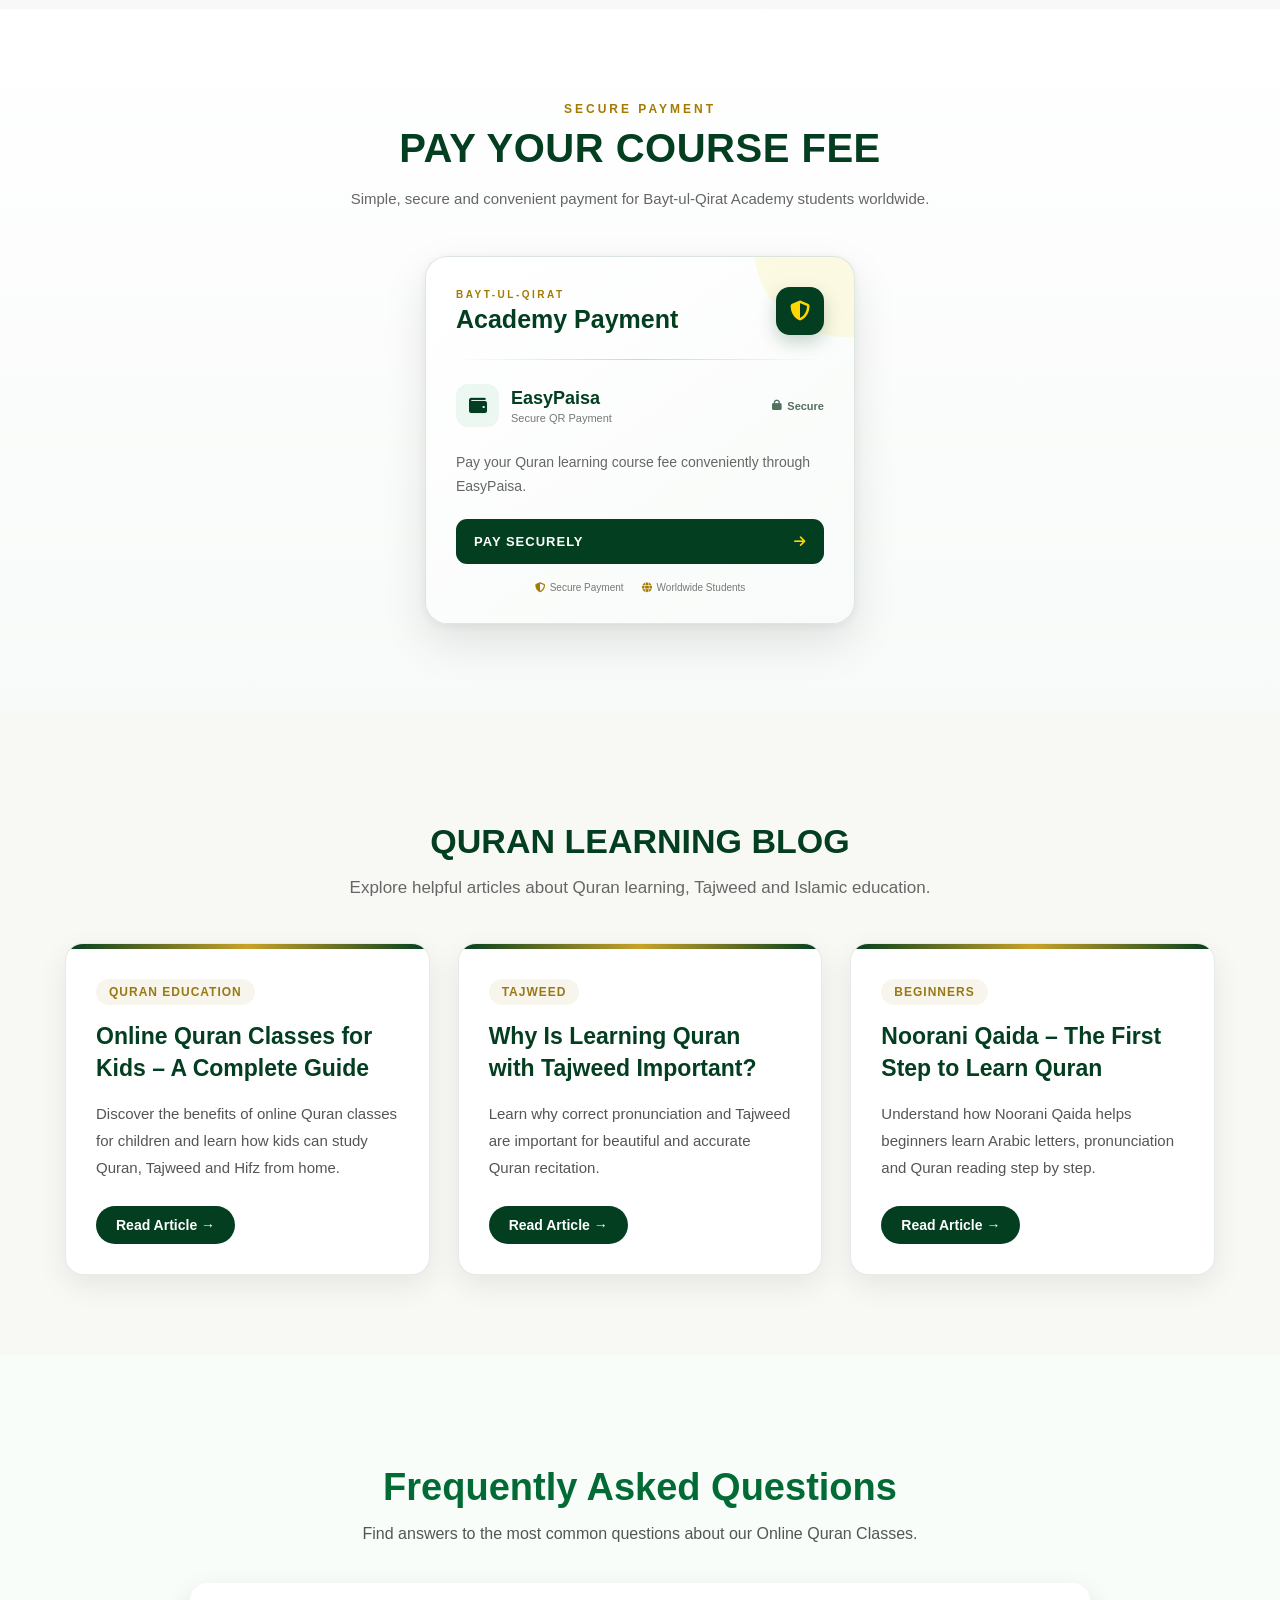
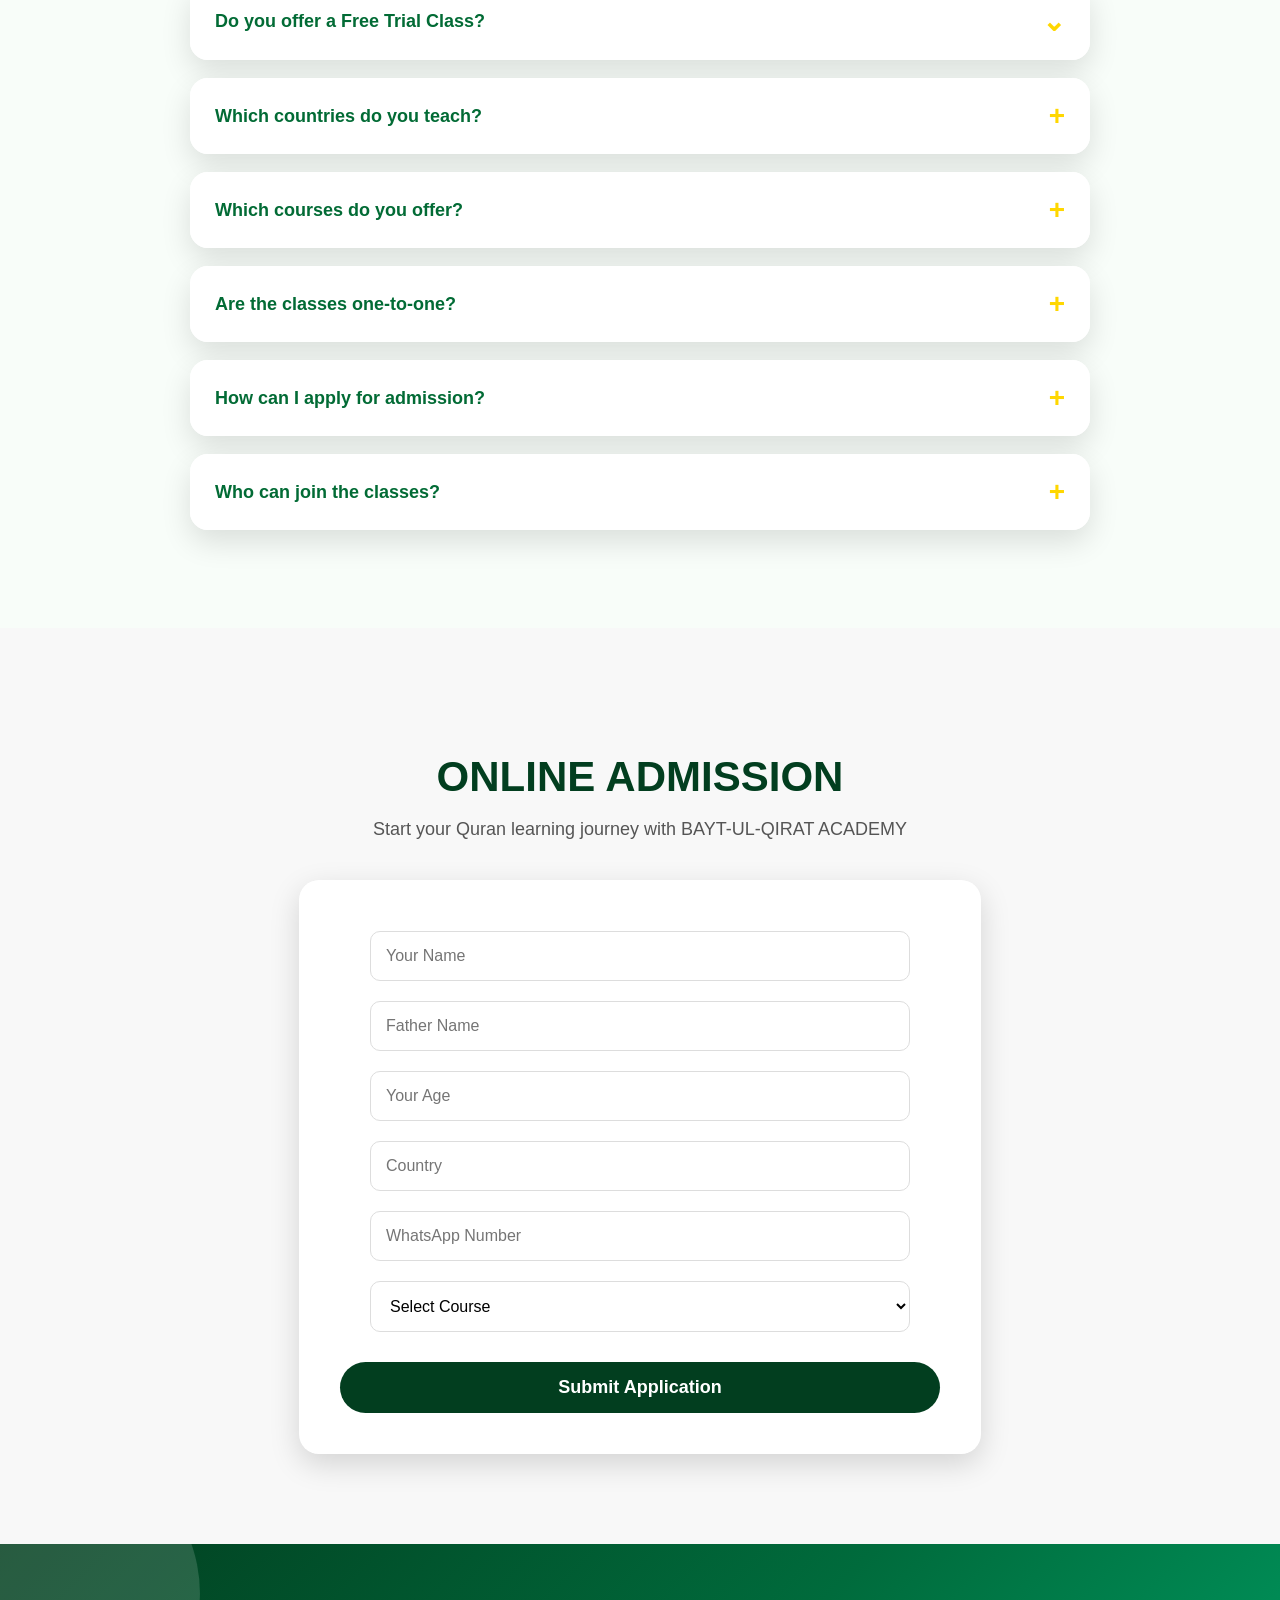
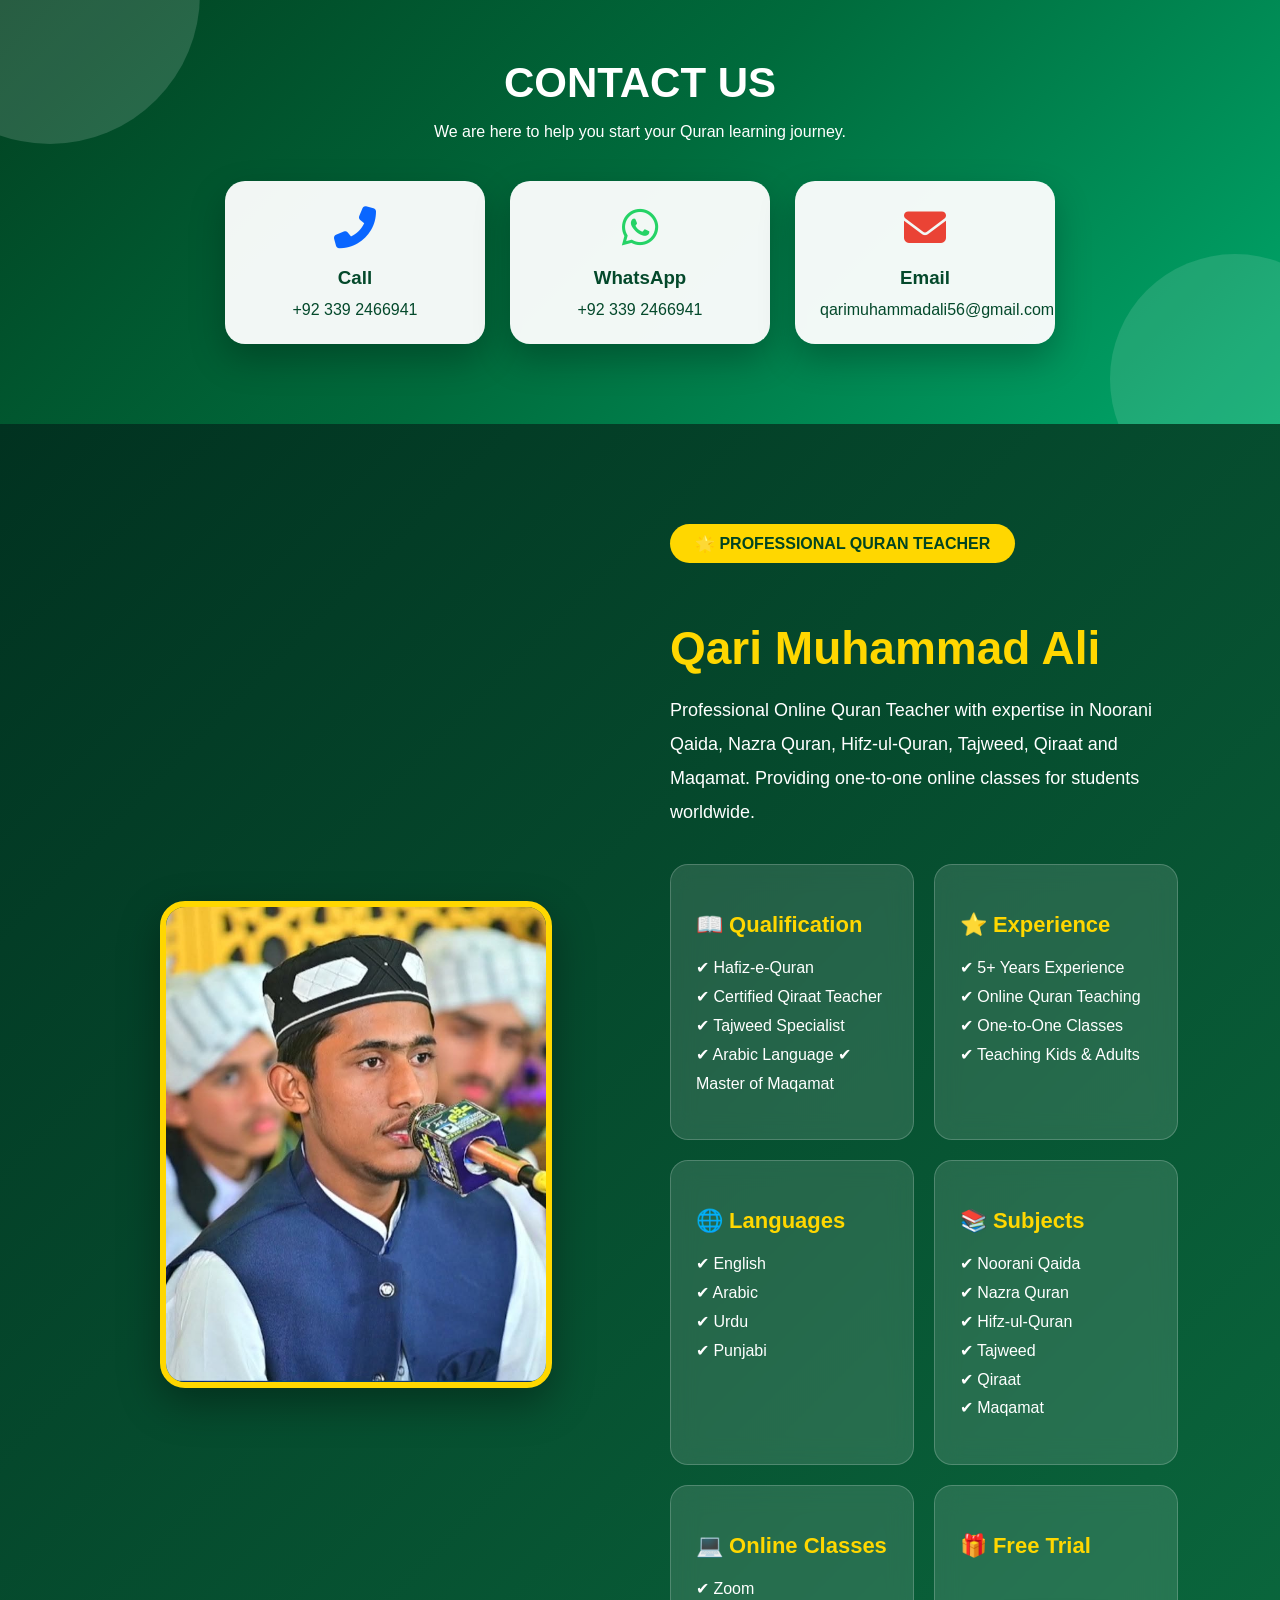
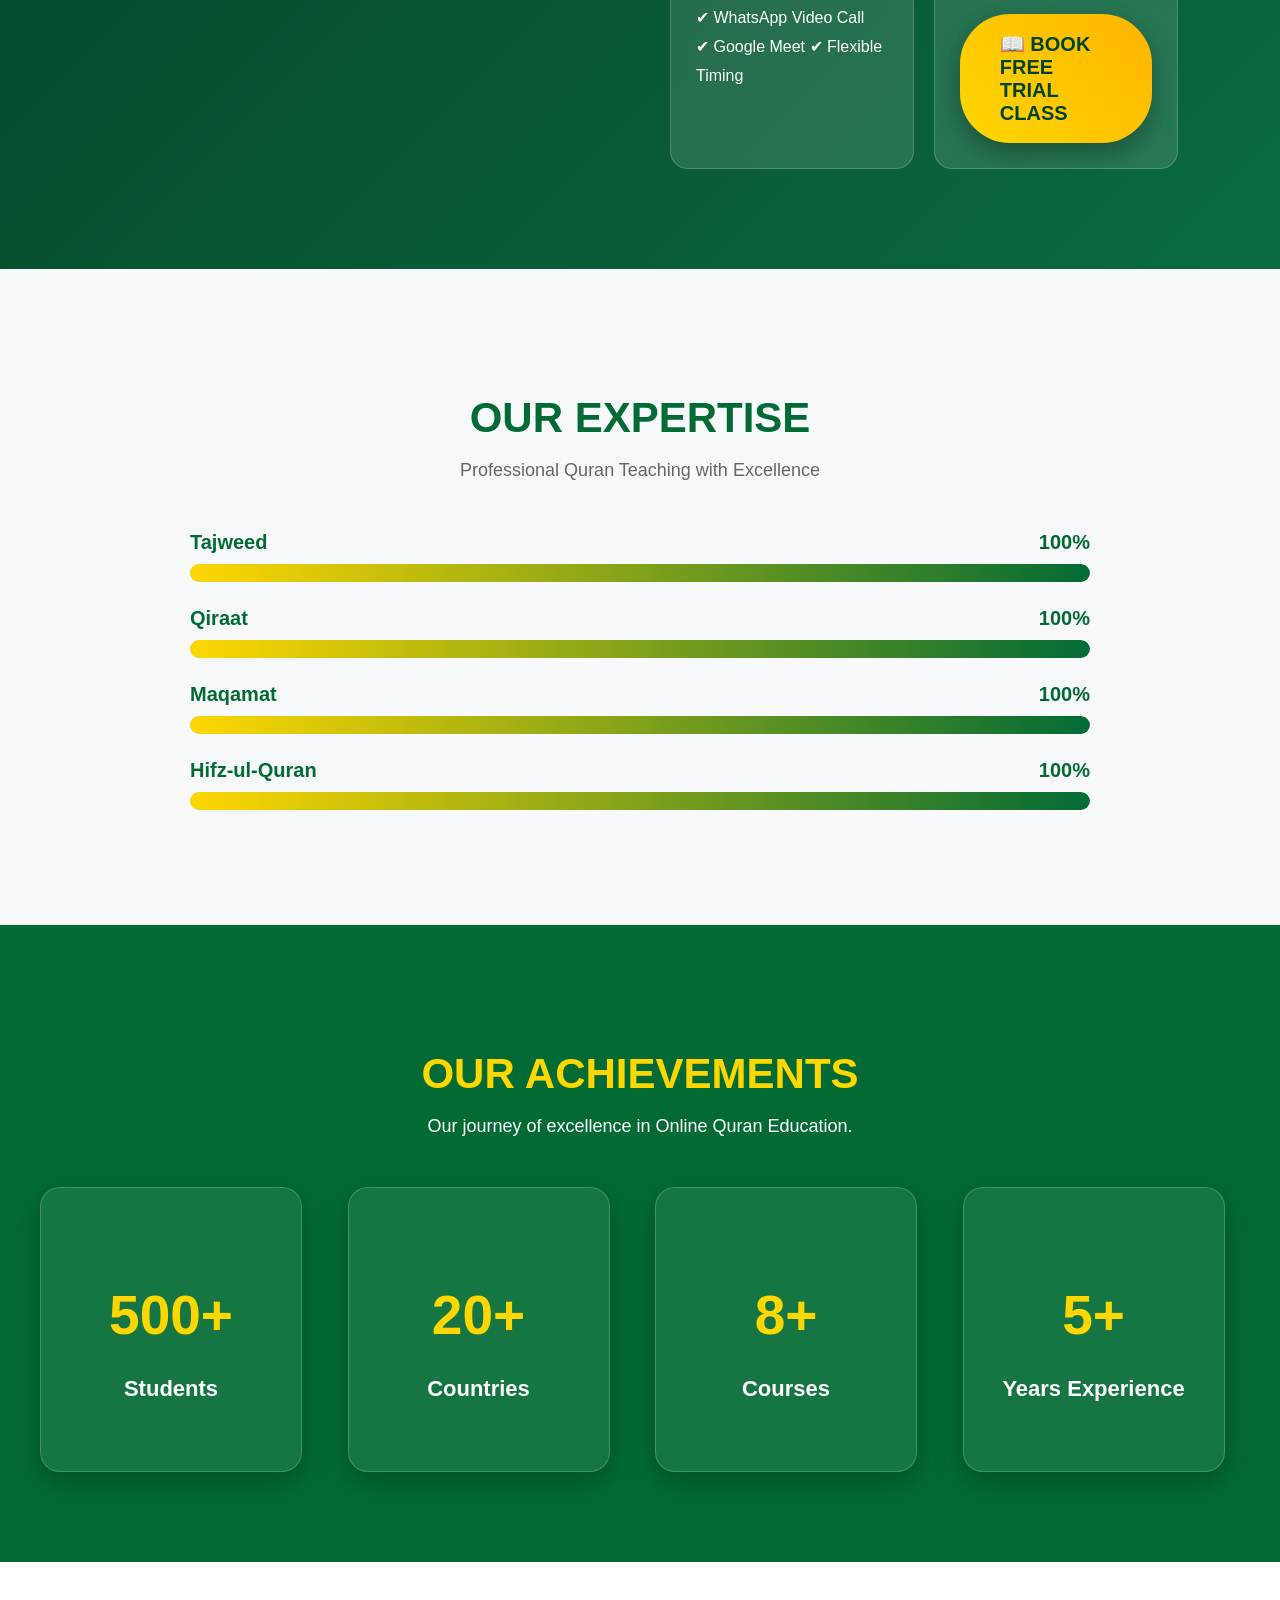
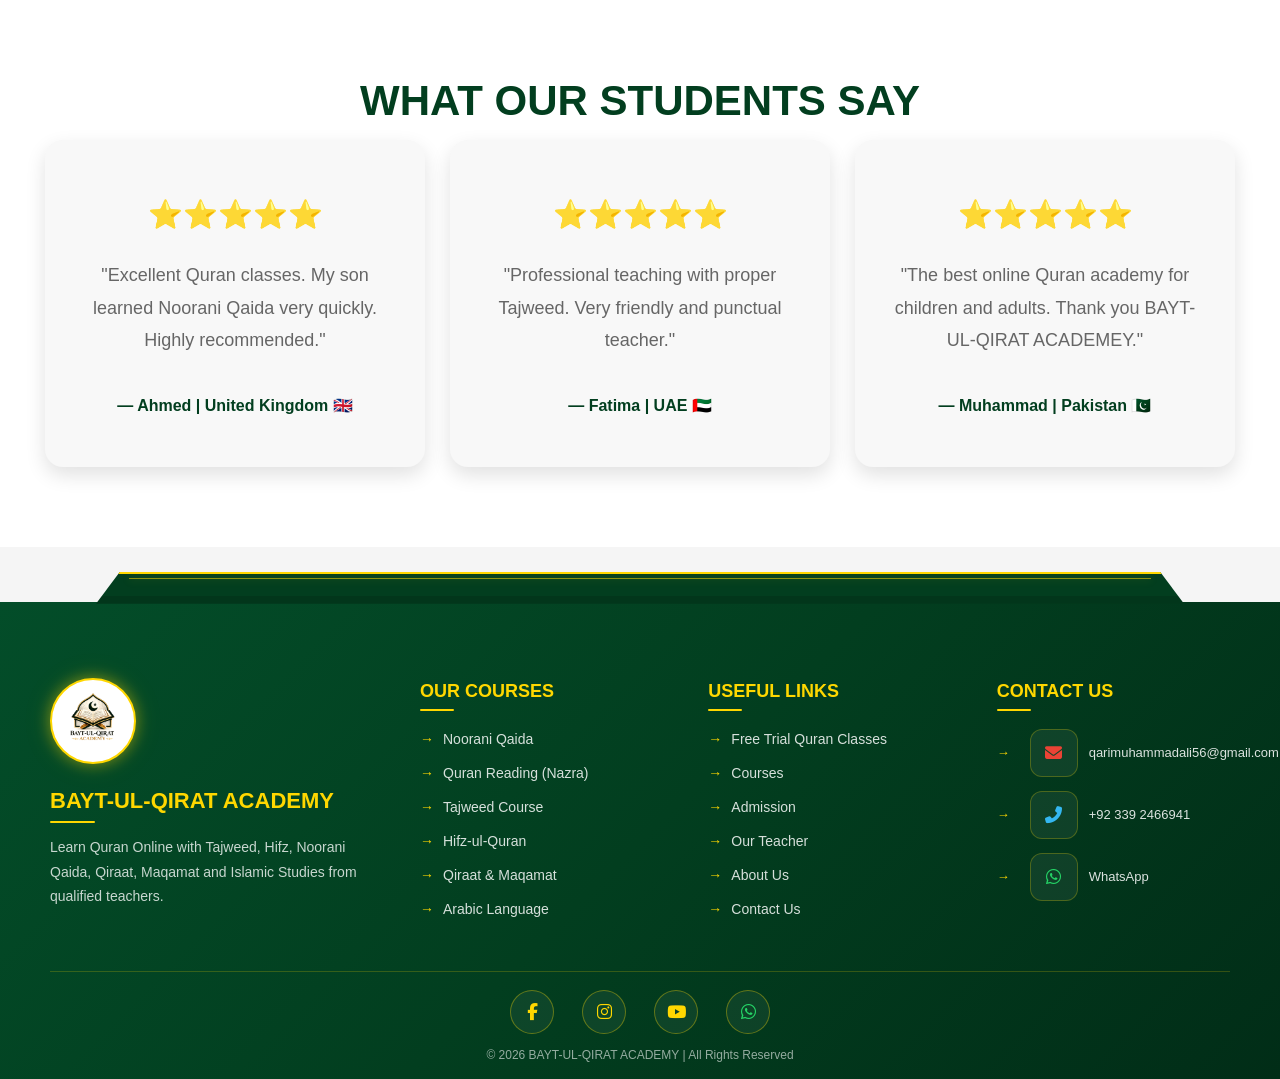
==== commit 4ff247bb: "Update website" ====
--- a/index.html
+++ b/index.html
@@ -164,6 +164,54 @@
 </div>
 <div class="cursor-ring"></div>
 <div class="cursor-dot"></div>
+<!-- =========================
+        PAYMENT POPUP
+========================== -->
+
+<div class="payment-popup" id="paymentPopup">
+
+    <div class="payment-popup-content">
+
+        <button
+            class="close-payment"
+            onclick="closePayment()">
+            ×
+        </button>
+
+        <h3>BAYT-UL-QIRAT ACADEMY</h3>
+
+        <p class="payment-subtitle">
+            Scan the QR Code to make your payment
+            through EasyPaisa.
+        </p>
+
+        <div class="qr-wrapper">
+
+            <img
+                src="image/easypaisa-qr.png"
+                alt="EasyPaisa Payment QR Code">
+
+        </div>
+
+        <p class="payment-note">
+            After completing the payment,
+            please send the payment receipt on WhatsApp.
+        </p>
+
+        <a
+            href="https://wa.me/923392466941?text=Assalam-o-Alaikum%20Bayt-ul-Qirat%20Academy%2C%20I%20have%20completed%20my%20course%20payment.%20I%20am%20sending%20the%20payment%20receipt."
+            target="_blank"
+            rel="noopener"
+            class="payment-whatsapp">
+
+            <i class="fab fa-whatsapp"></i>
+            SEND RECEIPT ON WHATSAPP
+
+        </a>
+
+    </div>
+
+</div>
 </body>
 
 <header>
@@ -448,6 +496,186 @@
 </section>
 
 <!-- =========================
+      PREMIUM PAYMENT
+========================== -->
+
+<section class="premium-payment reveal" id="payment">
+
+    <div class="payment-heading">
+        <span>SECURE PAYMENT</span>
+        <h2>PAY YOUR COURSE FEE</h2>
+        <p>
+            Simple, secure and convenient payment for
+            Bayt-ul-Qirat Academy students worldwide.
+        </p>
+    </div>
+
+    <div class="premium-payment-card">
+
+        <div class="payment-card-top">
+
+            <div>
+                <span class="payment-label">BAYT-UL-QIRAT</span>
+                <h3>Academy Payment</h3>
+            </div>
+
+            <div class="payment-symbol">
+                <i class="fas fa-shield-alt"></i>
+            </div>
+
+        </div>
+
+
+        <div class="payment-divider"></div>
+
+
+        <div class="payment-card-middle">
+
+            <div class="payment-brand">
+                <span class="payment-brand-icon">
+                    <i class="fas fa-wallet"></i>
+                </span>
+
+                <div>
+                    <strong>EasyPaisa</strong>
+                    <small>Secure QR Payment</small>
+                </div>
+            </div>
+
+            <div class="payment-secure">
+                <i class="fas fa-lock"></i>
+                Secure
+            </div>
+
+        </div>
+
+
+        <div class="payment-description">
+
+            <p>
+                Pay your Quran learning course fee
+                conveniently through EasyPaisa.
+            </p>
+
+        </div>
+
+
+        <button
+            type="button"
+            class="premium-pay-btn"
+            onclick="openPayment()">
+
+            <span>PAY SECURELY</span>
+
+            <i class="fas fa-arrow-right"></i>
+
+        </button>
+
+
+        <div class="payment-trust">
+
+            <span>
+                <i class="fas fa-shield-alt"></i>
+                Secure Payment
+            </span>
+
+            <span>
+                <i class="fas fa-globe"></i>
+                Worldwide Students
+            </span>
+
+        </div>
+
+    </div>
+
+</section>
+
+
+<!-- =========================
+       PAYMENT POPUP
+========================== -->
+
+<div class="payment-popup" id="paymentPopup">
+
+    <div class="premium-payment-popup">
+
+        <button
+            class="close-payment"
+            onclick="closePayment()">
+            &times;
+        </button>
+
+
+        <div class="popup-header">
+
+            <div class="popup-icon">
+                <i class="fas fa-lock"></i>
+            </div>
+
+            <span>SECURE PAYMENT</span>
+
+            <h3>BAYT-UL-QIRAT ACADEMY</h3>
+
+            <p>
+                Scan the QR code below to make your payment
+                through EasyPaisa.
+            </p>
+
+        </div>
+
+
+        <div class="qr-box">
+
+            <img
+                src="image/easypaisa-qr.png"
+                alt="Bayt-ul-Qirat Academy EasyPaisa Payment QR">
+
+        </div>
+
+
+        <div class="qr-instruction">
+
+            <span>
+                <i class="fas fa-mobile-alt"></i>
+            </span>
+
+            <p>
+                Open your EasyPaisa app and scan this
+                QR code to complete your payment.
+            </p>
+
+        </div>
+
+
+        <div class="payment-receipt">
+
+            <strong>After payment</strong>
+
+            <p>
+                Please send your payment receipt
+                to our official WhatsApp.
+            </p>
+
+        </div>
+
+
+        <a
+            href="https://wa.me/923392466941?text=Assalam-o-Alaikum%20Bayt-ul-Qirat%20Academy%2C%20I%20have%20completed%20my%20course%20fee%20payment.%20Please%20find%20my%20payment%20receipt%20attached."
+            target="_blank"
+            rel="noopener"
+            class="receipt-btn">
+
+            <i class="fab fa-whatsapp"></i>
+
+            SEND PAYMENT RECEIPT
+
+        </a>
+
+    </div>
+
+</div>
+
+<!-- =========================
           BLOG SECTION
 ========================== -->
 
@@ -985,77 +1213,130 @@
 
 <footer class="footer">
 
+    <div class="footer-shape"></div>
+
     <div class="footer-container">
 
-        <div class="footer-box">
+        <!-- Academy -->
+        <div class="footer-column footer-about">
 
             <div class="footer-logo">
-
-    <img src="image/logo.png" alt="BAYT-UL-QIRAT ACADEMY Logo">
-
-</div>
-     <h2 class="footer-title">BAYT-UL-QIRAT ACADEMY</h2>
+                <img src="image/logo.png"
+                     alt="BAYT-UL-QIRAT ACADEMY Logo">
+            </div>
+
+            <h2>BAYT-UL-QIRAT ACADEMY</h2>
+
             <p>
                 Learn Quran Online with Tajweed, Hifz, Noorani Qaida,
                 Qiraat, Maqamat and Islamic Studies from qualified teachers.
             </p>
-        </div>
-
-        <div class="footer-box">
-            <h3>Contact Us</h3>
-
-            <p><a href="tel:+923392466941">
-            <i class="fas fa-phone-alt"></i> +92 339 2466941
-        </a></p>
-            <p><a href="https://wa.me/923392466941" target="_blank">
-            <i class="fab fa-whatsapp"></i> WhatsApp: +92 339 2466941
-        </a></p>
-            <p><a href="mailto:qarimuhammadali56@gmail.com">
-            <i class="fas fa-envelope"></i> qarimuhammadali56@gmail.com
-        </a>
-    </p>
-        </div>
-
-        <div class="footer-box">
-            <h3>Quick Links</h3>
-
-            <a href="#home">Home</a><br>
-            <a href="#about">About</a><br>
-            <a href="#courses">Courses</a><br>
-            <a href="#teacher">Teacher</a><br>
-            <a href="#admission">Admission</a><br>
-            <a href="#contact">Contact</a>
-        </div>
-
-    </div>
-<div class="footer-bottom">
-
-    <div class="footer-social">
-
-    <a href="https://www.facebook.com/baytulqiratacademy" target="_blank">
-            <i class="fab fa-facebook-f"></i>
-        </a>
-
-    
-        <a href="https://www.instagram.com/qari_m_ali/" target="_blank">
-            <i class="fab fa-instagram"></i>
-        </a>
-
-        <a href="https://youtube.com/@qarimuhammadali6706" target="_blank">
-            <i class="fab fa-youtube"></i>
-        </a>
-
-        <a href="https://wa.me/923392466941" target="_blank">
-            <i class="fab fa-whatsapp"></i>
-        </a>
-
-
-    </div>
-
-    <p>
-        © 2026 BAYT-UL-QIRAT ACADEMY | All Rights Reserved
-    </p>
-
-</div>
-</footer>
-<link rel="icon" type="image/x-icon" href="image/favicon.ico.png" alt="Students Learning Quran Online"
+
+        </div>
+
+
+        <!-- Our Courses -->
+        <div class="footer-column">
+
+            <h3>OUR COURSES</h3>
+
+            <a href="#courses">Noorani Qaida</a>
+            <a href="#courses">Quran Reading (Nazra)</a>
+            <a href="#courses">Tajweed Course</a>
+            <a href="#courses">Hifz-ul-Quran</a>
+            <a href="#courses">Qiraat & Maqamat</a>
+            <a href="#courses">Arabic Language</a>
+
+        </div>
+
+
+        <!-- Useful Links -->
+        <div class="footer-column">
+
+            <h3>USEFUL LINKS</h3>
+
+            <a href="#home">Free Trial Quran Classes</a>
+            <a href="#courses">Courses</a>
+            <a href="#admission">Admission</a>
+            <a href="#teacher">Our Teacher</a>
+            <a href="#about">About Us</a>
+            <a href="#contact">Contact Us</a>
+
+        </div>
+
+
+        <!-- Contact -->
+        <div class="footer-column footer-contact">
+
+            <h3>CONTACT US</h3>
+
+            <a href="mailto:qarimuhammadali56@gmail.com">
+                <span class="contact-icon">
+                    <i class="fas fa-envelope"></i>
+                </span>
+                <span>qarimuhammadali56@gmail.com</span>
+            </a>
+
+            <a href="tel:+923392466941">
+                <span class="contact-icon">
+                    <i class="fas fa-phone-alt"></i>
+                </span>
+                <span>+92 339 2466941</span>
+            </a>
+
+            <a href="https://wa.me/923392466941"
+               target="_blank"
+               rel="noopener">
+                <span class="contact-icon">
+                    <i class="fab fa-whatsapp"></i>
+                </span>
+                <span>WhatsApp</span>
+            </a>
+
+        </div>
+
+    </div>
+
+
+    <!-- Bottom -->
+    <div class="footer-bottom">
+
+        <div class="footer-social">
+
+            <a href="https://www.facebook.com/baytulqiratacademy"
+               target="_blank"
+               rel="noopener"
+               aria-label="Facebook">
+                <i class="fab fa-facebook-f"></i>
+            </a>
+
+            <a href="https://www.instagram.com/qari_m_ali/"
+               target="_blank"
+               rel="noopener"
+               aria-label="Instagram">
+                <i class="fab fa-instagram"></i>
+            </a>
+
+            <a href="https://youtube.com/@qarimuhammadali6706"
+               target="_blank"
+               rel="noopener"
+               aria-label="YouTube">
+                <i class="fab fa-youtube"></i>
+            </a>
+
+            <a href="https://wa.me/923392466941"
+               target="_blank"
+               rel="noopener"
+               aria-label="WhatsApp">
+                <i class="fab fa-whatsapp"></i>
+            </a>
+
+        </div>
+
+        <p>
+            © 2026 BAYT-UL-QIRAT ACADEMY | All Rights Reserved
+        </p>
+
+    </div>
+
+</footer>
--- a/style.css
+++ b/style.css
@@ -4646,87 +4646,267 @@
     transform: translateY(0);
 }
 /* =========================================================
-   PREMIUM INTERNATIONAL FOOTER
+   BAYT-UL-QIRAT ACADEMY
+   REFERENCE STYLE PREMIUM FOOTER
 ========================================================= */
 
 .footer {
     position: relative;
+    background: #023e1f;
+    color: #fff;
+    padding: 58px 25px 0;
+    overflow: hidden;
+    border-top: 3px solid #FFD700;
+}
+
+/* =========================================================
+   FOOTER ANGLED CORNER TOP DESIGN
+   Reference-style corners
+========================================================= */
+
+.footer {
+    position: relative;
+
+    margin-top: 55px;
+
+    border-top: none !important;
+
     background:
-        radial-gradient(circle at 15% 20%, rgba(255, 215, 0, 0.08), transparent 30%),
-        radial-gradient(circle at 85% 80%, rgba(255, 215, 0, 0.06), transparent 30%),
-        linear-gradient(135deg, #023e1f, #012d17 55%, #001f10);
-
-    color: #fff;
-
-    padding: 55px 25px 18px;
-
-    overflow: hidden;
-
-    border-top: 1px solid rgba(255, 215, 0, 0.25);
+        linear-gradient(
+            135deg,
+            #034d29 0%,
+            #023e1f 50%,
+            #012d17 100%
+        );
+
+    overflow: visible !important;
+}
+
+
+/* =========================================================
+   ANGLED TOP CAP
+========================================================= */
+
+.footer-shape {
+    position: absolute;
+
+    z-index: 1;
+
+    top: -28px;
+
+    left: 7.5%;
+
+    width: 85%;
+
+    height: 30px;
+
+    background: #023e1f;
+
+    clip-path: polygon(
+        2.5% 0,
+        97.5% 0,
+        100% 100%,
+        0 100%
+    );
+
+    border-top: 2px solid #FFD700;
+
+    box-sizing: border-box;
+
+    pointer-events: none;
+}
+
+
+/* =========================================================
+   GOLDEN INNER LINE
+========================================================= */
+
+.footer-shape::after {
+    content: "";
+
+    position: absolute;
+
+    top: 4px;
+
+    left: 3%;
+
+    right: 3%;
+
+    height: 1px;
+
+    background: rgba(255, 215, 0, 0.55);
 
     box-shadow:
-        0 -10px 40px rgba(0, 0, 0, 0.18);
-}
-
-
-/* Subtle golden light at top */
-
-.footer::before {
+        0 0 8px rgba(255, 215, 0, 0.35);
+}
+
+
+/* =========================================================
+   CORNER SHADOW
+========================================================= */
+
+.footer-shape::before {
     content: "";
 
     position: absolute;
 
-    top: 0;
-    left: 50%;
-
-    width: 55%;
-    height: 1px;
-
-    transform: translateX(-50%);
-
-    background: linear-gradient(
-        90deg,
-        transparent,
-        #FFD700,
-        transparent
-    );
-
-    box-shadow: 0 0 15px rgba(255, 215, 0, 0.7);
+    left: 0;
+
+    right: 0;
+
+    bottom: 0;
+
+    height: 8px;
+
+    background: rgba(0, 0, 0, 0.12);
+
+    pointer-events: none;
 }
 
 
 /* =========================================================
-   MAIN CONTAINER
+   DESKTOP — WIDER ANGLED CORNERS
+========================================================= */
+
+@media (min-width: 1100px) {
+
+    .footer-shape {
+        left: 7.5%;
+        width: 85%;
+        height: 32px;
+        top: -30px;
+
+        clip-path: polygon(
+            2.2% 0,
+            97.8% 0,
+            100% 100%,
+            0 100%
+        );
+    }
+
+}
+
+
+/* =========================================================
+   TABLET
+========================================================= */
+
+@media (max-width: 900px) {
+
+    .footer {
+        margin-top: 45px;
+    }
+
+    .footer-shape {
+        left: 5%;
+        width: 90%;
+
+        height: 27px;
+
+        top: -25px;
+
+        clip-path: polygon(
+            3% 0,
+            97% 0,
+            100% 100%,
+            0 100%
+        );
+    }
+
+}
+
+
+/* =========================================================
+   MOBILE
+========================================================= */
+
+@media (max-width: 600px) {
+
+    .footer {
+        margin-top: 38px;
+    }
+
+    .footer-shape {
+        left: 3%;
+        width: 94%;
+
+        height: 23px;
+
+        top: -21px;
+
+        clip-path: polygon(
+            5% 0,
+            95% 0,
+            100% 100%,
+            0 100%
+        );
+    }
+
+    .footer-shape::after {
+        top: 3px;
+
+        left: 5%;
+        right: 5%;
+    }
+
+}
+
+
+/* =========================================================
+   VERY SMALL MOBILE
+========================================================= */
+
+@media (max-width: 380px) {
+
+    .footer-shape {
+        left: 2%;
+        width: 96%;
+
+        height: 20px;
+
+        top: -18px;
+
+        clip-path: polygon(
+            6% 0,
+            94% 0,
+            100% 100%,
+            0 100%
+        );
+    }
+
+}
+
+/* =========================================================
+   CONTAINER
 ========================================================= */
 
 .footer-container {
     position: relative;
-
-    max-width: 1150px;
-
-    margin: auto;
+    z-index: 2;
+
+    max-width: 1180px;
+    margin: 0 auto;
 
     display: grid;
 
     grid-template-columns:
-        1.4fr
+        1.35fr
         1fr
-        0.8fr;
-
-    gap: 70px;
-
-    align-items: start;
+        1fr
+        1fr;
+
+    gap: 55px;
+
+    padding-top: 18px;
 }
 
 
 /* =========================================================
-   FOOTER BOX
+   COLUMNS
 ========================================================= */
 
-.footer-box {
+.footer-column {
     min-width: 0;
-
-    position: relative;
 }
 
 
@@ -4735,7 +4915,7 @@
 ========================================================= */
 
 .footer-logo {
-    margin-bottom: 15px;
+    margin-bottom: 14px;
 }
 
 .footer-logo img {
@@ -4744,107 +4924,62 @@
 
     border-radius: 50%;
 
+    background: #fff;
+
     border: 2px solid #FFD700;
 
-    background: #fff;
-
     object-fit: cover;
 
     box-shadow:
-        0 0 15px rgba(255, 215, 0, 0.35),
-        0 0 35px rgba(255, 215, 0, 0.12);
-
-    transition:
-        transform .4s ease,
-        box-shadow .4s ease;
-}
-
-.footer-logo img:hover {
-    transform: scale(1.08);
-
-    box-shadow:
-        0 0 20px rgba(255, 215, 0, 0.8),
-        0 0 45px rgba(255, 215, 0, 0.3);
+        0 0 15px rgba(255,215,0,.45),
+        0 0 30px rgba(255,215,0,.12);
 }
 
 
 /* =========================================================
-   ACADEMY TITLE
+   ACADEMY
 ========================================================= */
 
-.footer-title {
+.footer-about h2 {
+    position: relative;
+
     display: inline-block;
 
-    position: relative;
-
-    margin: 5px 0 14px;
-
     color: #FFD700;
 
-    font-size: 24px;
-
-    font-weight: 700;
-
-    letter-spacing: .4px;
-
-    transition:
-        transform .35s ease,
-        text-shadow .35s ease;
-}
-
-
-/* Permanent elegant underline */
-
-.footer-title::after {
+    font-size: 22px;
+
+    margin: 5px 0 20px;
+
+    line-height: 1.3;
+}
+
+.footer-about h2::after {
     content: "";
 
     position: absolute;
 
     left: 0;
-    bottom: -6px;
-
-    width: 42px;
+    bottom: -8px;
+
+    width: 45px;
     height: 2px;
 
     background: #FFD700;
 
-    border-radius: 20px;
-
-    box-shadow:
-        0 0 8px rgba(255, 215, 0, 0.6);
-
-    transition: width .4s ease;
-}
-
-
-/* Logo hover → title glow */
-
-.footer-logo:hover + .footer-title {
-    transform: translateY(-3px);
-
-    text-shadow:
-        0 0 8px rgba(255, 215, 0, 0.7);
-}
-
-.footer-logo:hover + .footer-title::after {
-    width: 100%;
-}
-
-
-/* =========================================================
-   DESCRIPTION
-========================================================= */
-
-.footer-box > p {
-    color: rgba(255, 255, 255, 0.78);
+    border-radius: 5px;
+}
+
+.footer-about p {
+    max-width: 360px;
+
+    color: rgba(255,255,255,.78);
 
     font-size: 14px;
 
-    line-height: 1.8;
-
-    max-width: 420px;
-
-    margin-top: 4px;
+    line-height: 1.75;
+
+    margin: 0;
 }
 
 
@@ -4852,7 +4987,7 @@
    HEADINGS
 ========================================================= */
 
-.footer-box h3 {
+.footer-column h3 {
     position: relative;
 
     display: inline-block;
@@ -4861,154 +4996,168 @@
 
     font-size: 18px;
 
-    margin: 4px 0 24px;
-
-    font-weight: 600;
-}
-
-
-/* Heading underline */
-
-.footer-box h3::after {
+    margin: 3px 0 27px;
+
+    font-weight: 700;
+}
+
+.footer-column h3::after {
     content: "";
 
     position: absolute;
 
     left: 0;
-    bottom: -8px;
-
-    width: 30px;
+    bottom: -9px;
+
+    width: 34px;
     height: 2px;
 
     background: #FFD700;
 
-    border-radius: 20px;
-
-    transition: width .4s ease;
-}
-
-.footer-box h3:hover::after {
-    width: 100%;
+    border-radius: 5px;
 }
 
 
 /* =========================================================
-   CONTACT + QUICK LINKS
+   LINKS
 ========================================================= */
 
-.footer-box p a,
-.footer-box > a {
-    color: rgba(255, 255, 255, 0.85);
+.footer-column > a {
+    display: block;
+
+    position: relative;
+
+    width: fit-content;
+
+    margin-bottom: 13px;
+
+    color: rgba(255,255,255,.84);
 
     text-decoration: none;
 
-    position: relative;
-
-    display: inline-block;
-
     font-size: 14px;
 
-    line-height: 1.9;
+    line-height: 1.5;
 
     transition:
         color .3s ease,
-        transform .3s ease,
-        text-shadow .3s ease;
-}
-
-
-/* Yellow animated underline */
-
-.footer-box p a::after,
-.footer-box > a::after {
-    content: "";
-
-    position: absolute;
-
-    left: 0;
-    bottom: 0;
-
-    width: 0;
-    height: 2px;
-
+        transform .3s ease;
+}
+
+.footer-column > a::before {
+    content: "→";
+
+    color: #FFD700;
+
+    margin-right: 9px;
+}
+
+.footer-column > a:hover {
+    color: #FFD700;
+
+    transform: translateX(5px);
+}
+
+
+/* =========================================================
+   CONTACT
+========================================================= */
+
+.footer-contact > a {
+    display: flex;
+
+    align-items: center;
+
+    gap: 11px;
+
+    width: 100%;
+
+    margin-bottom: 14px;
+
+    color: rgba(255,255,255,.86);
+
+    text-decoration: none;
+
+    font-size: 13px;
+
+    line-height: 1.5;
+
+    transition: color .3s ease;
+}
+
+.contact-icon {
+    width: 46px;
+    height: 46px;
+
+    flex-shrink: 0;
+
+    display: flex;
+
+    justify-content: center;
+    align-items: center;
+
+    border-radius: 12px;
+
+    background: rgba(255,255,255,.06);
+
+    border: 1px solid rgba(255,215,0,.25);
+
+    color: #FFD700;
+
+    font-size: 17px;
+
+    transition: .3s ease;
+}
+
+.footer-contact > a:hover {
+    color: #FFD700;
+}
+
+.footer-contact > a:hover .contact-icon {
     background: #FFD700;
 
+    color: #023e1f;
+
+    transform: translateY(-2px);
+
     box-shadow:
-        0 0 7px rgba(255, 215, 0, 0.7);
-
-    transition: width .35s ease;
-}
-
-
-/* Hover */
-
-.footer-box p a:hover,
-.footer-box > a:hover {
-    color: #FFD700;
-
-    transform: translateX(5px);
-
-    text-shadow:
-        0 0 8px rgba(255, 215, 0, 0.6);
-}
-
-.footer-box p a:hover::after,
-.footer-box > a:hover::after {
-    width: 100%;
-}
-
-
-/* Icons */
-
-.footer-box p i {
-    color: #FFD700;
-
-    margin-right: 7px;
-
-    transition:
-        transform .3s ease,
-        text-shadow .3s ease;
-}
-
-.footer-box p a:hover i {
-    transform: scale(1.15);
-
-    text-shadow:
-        0 0 8px rgba(255, 215, 0, 0.8);
+        0 0 12px rgba(255,215,0,.45);
 }
 
 
 /* =========================================================
-   FOOTER BOTTOM
+   BOTTOM
 ========================================================= */
 
 .footer-bottom {
-    max-width: 1150px;
-
-    margin: 35px auto 0;
-
-    padding-top: 20px;
+    position: relative;
+    z-index: 2;
+
+    max-width: 1180px;
+
+    margin: 38px auto 0;
+
+    padding: 18px 0 17px;
+
+    border-top: 1px solid rgba(255,215,0,.20);
 
     text-align: center;
-
-    border-top: 1px solid rgba(255, 215, 0, 0.18);
 }
 
 
 /* =========================================================
-   SOCIAL ICONS
+   SOCIAL
 ========================================================= */
 
 .footer-social {
     display: flex;
 
     justify-content: center;
-
     align-items: center;
 
     gap: 12px;
 
-    margin-bottom: 17px;
+    margin-bottom: 14px;
 }
 
 .footer-social a {
@@ -5022,38 +5171,28 @@
 
     border-radius: 50%;
 
-    background: rgba(255, 255, 255, 0.055);
-
-    border: 1px solid rgba(255, 215, 0, 0.28);
-
     color: #FFD700;
 
+    border: 1px solid rgba(255,215,0,.35);
+
+    background: rgba(255,255,255,.05);
+
+    text-decoration: none;
+
     font-size: 17px;
 
-    text-decoration: none;
-
-    transition:
-        transform .35s ease,
-        background .35s ease,
-        color .35s ease,
-        box-shadow .35s ease;
-}
-
-
-/* Social hover */
+    transition: .3s ease;
+}
 
 .footer-social a:hover {
     background: #FFD700;
 
     color: #023e1f;
 
-    transform:
-        translateY(-6px)
-        scale(1.08);
+    transform: translateY(-5px);
 
     box-shadow:
-        0 0 12px rgba(255, 215, 0, 0.75),
-        0 0 28px rgba(255, 215, 0, 0.25);
+        0 0 15px rgba(255,215,0,.55);
 }
 
 
@@ -5064,510 +5203,24 @@
 .footer-bottom p {
     margin: 0;
 
-    color: rgba(255, 255, 255, 0.58);
+    color: rgba(255,255,255,.58);
 
     font-size: 12px;
-
-    letter-spacing: .3px;
 }
 
 
 /* =========================================================
-   MOBILE PREMIUM VERSION
+   TABLET
 ========================================================= */
 
-@media (max-width: 768px) {
-
-    .footer {
-        padding: 38px 20px 15px;
-    }
+@media (max-width: 900px) {
 
     .footer-container {
-        display: grid;
-
-        grid-template-columns: 1fr;
-
-        gap: 28px;
-
-        text-align: center;
-    }
-
-
-    .footer-box {
-        width: 100%;
-    }
-
-
-    .footer-logo img {
-        width: 70px;
-        height: 70px;
-    }
-
-
-    .footer-title {
-        font-size: 20px;
-    }
-
-
-    .footer-title::after {
-        left: 50%;
-
-        transform: translateX(-50%);
-    }
-
-
-    .footer-box > p {
-        max-width: 500px;
-
-        margin-left: auto;
-        margin-right: auto;
-
-        font-size: 13px;
-    }
-
-
-    .footer-box h3 {
-        font-size: 17px;
-    }
-
-
-    .footer-box h3::after {
-        left: 50%;
-
-        transform: translateX(-50%);
-    }
-
-
-    .footer-box p a,
-    .footer-box > a {
-        font-size: 13px;
-    }
-
-
-    .footer-box > a:hover,
-    .footer-box p a:hover {
-        transform: translateY(-2px);
-    }
-
-
-    .footer-social {
-        gap: 9px;
-
-        margin-bottom: 14px;
-    }
-
-
-    .footer-social a {
-        width: 40px;
-        height: 40px;
-
-        font-size: 16px;
-    }
-
-
-    .footer-bottom {
-        margin-top: 25px;
-
-        padding-top: 16px;
-    }
-
-
-    .footer-bottom p {
-        font-size: 11px;
-    }
-}
-/* =========================================================
-   FINAL COMPACT PREMIUM FOOTER
-========================================================= */
-
-.footer {
-    background: #023e1f;
-
-    padding: 32px 25px 14px;
-
-    color: #fff;
-
-    overflow: hidden;
-}
-
-
-/* =========================
-   MAIN FOOTER
-========================= */
-
-.footer-container {
-    max-width: 1050px;
-
-    margin: 0 auto;
-
-    display: grid;
-
-    grid-template-columns: 1.35fr 1fr 0.8fr;
-
-    gap: 55px;
-
-    align-items: start;
-}
-
-
-/* =========================
-   FOOTER BOX
-========================= */
-
-.footer-box {
-    min-width: 0;
-}
-
-
-/* =========================
-   LOGO
-========================= */
-
-.footer-logo {
-    margin-bottom: 10px;
-}
-
-.footer-logo img {
-    width: 68px;
-    height: 68px;
-
-    border: 2px solid #FFD700;
-
-    box-shadow:
-        0 0 12px rgba(255,215,0,.45);
-
-    transition: .35s ease;
-}
-
-.footer-logo img:hover {
-    transform: scale(1.08);
-
-    box-shadow:
-        0 0 22px rgba(255,215,0,.75);
-}
-
-
-/* =========================
-   ACADEMY TITLE
-========================= */
-
-.footer-title {
-    font-size: 21px;
-
-    margin: 5px 0 10px;
-
-    color: #FFD700;
-
-    line-height: 1.3;
-}
-
-
-/* Yellow line */
-
-.footer-title::after {
-    bottom: -5px;
-
-    width: 38px;
-
-    height: 2px;
-
-    background: #FFD700;
-
-    transition: width .4s ease;
-}
-
-
-/* Logo hover → title */
-
-.footer-logo:hover + .footer-title {
-    transform: translateY(-3px);
-
-    text-shadow:
-        0 0 10px rgba(255,215,0,.65);
-}
-
-.footer-logo:hover + .footer-title::after {
-    width: 100%;
-}
-
-
-/* =========================
-   DESCRIPTION
-========================= */
-
-.footer-box > p {
-    max-width: 370px;
-
-    margin: 0;
-
-    color: rgba(255,255,255,.78);
-
-    font-size: 13px;
-
-    line-height: 1.65;
-}
-
-
-/* =========================
-   HEADINGS
-========================= */
-
-.footer-box h3 {
-    margin: 3px 0 18px;
-
-    font-size: 17px;
-
-    color: #FFD700;
-}
-
-
-/* Small permanent line */
-
-.footer-box h3::after {
-    bottom: -6px;
-
-    width: 28px;
-
-    height: 2px;
-
-    background: #FFD700;
-
-    transition: width .4s ease;
-}
-
-.footer-box h3:hover::after {
-    width: 100%;
-}
-
-
-/* =========================================================
-   CONTACT INFORMATION
-========================================================= */
-
-.footer-box:nth-child(2) p {
-    margin: 0 0 8px;
-
-    padding: 0;
-}
-
-
-/* Contact links */
-
-.footer-box:nth-child(2) p a {
-    display: inline-flex;
-
-    align-items: center;
-
-    gap: 8px;
-
-    color: rgba(255,255,255,.88);
-
-    font-size: 13px;
-
-    line-height: 1.6;
-
-    white-space: nowrap;
-
-    transition:
-        color .3s ease,
-        transform .3s ease,
-        text-shadow .3s ease;
-}
-
-
-/* Contact icons */
-
-.footer-box:nth-child(2) i {
-    color: #FFD700;
-
-    width: 18px;
-
-    text-align: center;
-
-    font-size: 14px;
-
-    transition: .3s ease;
-}
-
-
-/* Contact hover */
-
-.footer-box:nth-child(2) p a:hover {
-    color: #FFD700;
-
-    transform: translateX(4px);
-
-    text-shadow:
-        0 0 8px rgba(255,215,0,.55);
-}
-
-.footer-box:nth-child(2) p a:hover i {
-    transform: scale(1.15);
-
-    text-shadow:
-        0 0 8px rgba(255,215,0,.8);
-}
-
-
-/* =========================================================
-   QUICK LINKS — TWO BY TWO
-========================================================= */
-
-.footer-box:nth-child(3) {
-    min-width: 190px;
-}
-
-
-/* Hide <br> so links can form grid */
-
-.footer-box:nth-child(3) br {
-    display: none;
-}
-
-
-/* 2 columns */
-
-.footer-box:nth-child(3) {
-    display: block;
-}
-
-.footer-box:nth-child(3) a {
-    display: inline-block;
-
-    width: 48%;
-
-    margin-bottom: 12px;
-
-    color: rgba(255,255,255,.88);
-
-    font-size: 13px;
-
-    line-height: 1.5;
-
-    vertical-align: top;
-
-    transition:
-        color .3s ease,
-        transform .3s ease,
-        text-shadow .3s ease;
-}
-
-
-/* Quick link hover */
-
-.footer-box:nth-child(3) a:hover {
-    color: #FFD700;
-
-    transform: translateX(4px);
-
-    text-shadow:
-        0 0 8px rgba(255,215,0,.55);
-}
-
-
-/* Animated yellow line */
-
-.footer-box:nth-child(3) a::after {
-    bottom: -3px;
-
-    height: 2px;
-
-    background: #FFD700;
-
-    box-shadow:
-        0 0 7px rgba(255,215,0,.6);
-
-    transition: width .35s ease;
-}
-
-
-/* =========================================================
-   BOTTOM
-========================================================= */
-
-.footer-bottom {
-    max-width: 1050px;
-
-    margin: 20px auto 0;
-
-    padding-top: 14px;
-
-    border-top:
-        1px solid rgba(255,215,0,.20);
-
-    text-align: center;
-}
-
-
-/* =========================================================
-   SOCIAL ICONS
-========================================================= */
-
-.footer-social {
-    display: flex;
-
-    justify-content: center;
-
-    align-items: center;
-
-    gap: 10px;
-
-    margin-bottom: 10px;
-}
-
-.footer-social a {
-    width: 36px;
-    height: 36px;
-
-    margin: 0;
-
-    display: flex;
-
-    justify-content: center;
-    align-items: center;
-
-    border-radius: 50%;
-
-    background: rgba(255,255,255,.06);
-
-    border: 1px solid rgba(255,215,0,.35);
-
-    color: #FFD700;
-
-    font-size: 15px;
-
-    transition: .35s ease;
-}
-
-
-/* Social hover */
-
-.footer-social a:hover {
-    background: #FFD700;
-
-    color: #023e1f;
-
-    transform:
-        translateY(-5px)
-        scale(1.08);
-
-    box-shadow:
-        0 0 12px rgba(255,215,0,.75);
-}
-
-
-/* =========================================================
-   COPYRIGHT
-========================================================= */
-
-.footer-bottom p {
-    margin: 0;
-
-    color: rgba(255,255,255,.55);
-
-    font-size: 11px;
-
-    line-height: 1.5;
+        grid-template-columns: 1fr 1fr;
+
+        gap: 40px;
+    }
+
 }
 
 
@@ -5575,491 +5228,1314 @@
    MOBILE
 ========================================================= */
 
-@media (max-width: 768px) {
+@media (max-width: 600px) {
 
     .footer {
-        padding: 28px 18px 12px;
-    }
-
+        padding: 45px 20px 0;
+    }
+
+    .footer::before {
+        left: 4%;
+        right: 4%;
+    }
 
     .footer-container {
         grid-template-columns: 1fr;
 
-        gap: 22px;
+        gap: 30px;
 
         text-align: center;
     }
 
 
-    /* Logo */
-
-    .footer-logo img {
-        width: 62px;
-        height: 62px;
-    }
-
-
-    /* Title */
-
-    .footer-title {
+    /* Academy */
+
+    .footer-logo {
+        display: flex;
+        justify-content: center;
+    }
+
+    .footer-about h2 {
         font-size: 19px;
     }
 
-
-    .footer-title::after {
+    .footer-about h2::after {
         left: 50%;
-
         transform: translateX(-50%);
     }
 
-
-    /* Description */
-
-    .footer-box > p {
+    .footer-about p {
         max-width: 420px;
 
+        margin: 0 auto;
+
+        font-size: 13px;
+    }
+
+
+    /* Headings */
+
+    .footer-column h3 {
+        font-size: 17px;
+    }
+
+    .footer-column h3::after {
+        left: 50%;
+
+        transform: translateX(-50%);
+    }
+
+
+    /* Normal links */
+
+    .footer-column > a {
         margin-left: auto;
         margin-right: auto;
 
-        font-size: 12px;
-
-        line-height: 1.65;
-    }
-
-
-    /* Headings */
-
-    .footer-box h3 {
-        font-size: 16px;
-
-        margin-bottom: 16px;
-    }
-
-
-    .footer-box h3::after {
-        left: 50%;
-
-        transform: translateX(-50%);
+        text-align: left;
+
+        font-size: 13px;
     }
 
 
     /* Contact */
 
-    .footer-box:nth-child(2) p {
-        margin-bottom: 7px;
-    }
-
-
-    .footer-box:nth-child(2) p a {
-        justify-content: center;
-
-        font-size: 12px;
-    }
-
-
-    /* Quick Links 2 × 3 */
-
-    .footer-box:nth-child(3) {
-        max-width: 300px;
-
-        width: 100%;
-
-        margin: auto;
-    }
-
-
-    .footer-box:nth-child(3) a {
-        width: 48%;
-
-        font-size: 12px;
-
-        margin-bottom: 10px;
+    .footer-contact > a {
+        width: fit-content;
+
+        margin-left: auto;
+        margin-right: auto;
 
         text-align: left;
     }
 
 
-    /* Social */
+    /* Bottom */
 
     .footer-bottom {
-        margin-top: 16px;
-
-        padding-top: 12px;
-    }
-
+        margin-top: 28px;
+    }
 
     .footer-social {
-        gap: 8px;
-
-        margin-bottom: 8px;
-    }
-
+        gap: 9px;
+    }
 
     .footer-social a {
-        width: 34px;
-        height: 34px;
-
-        font-size: 14px;
-    }
-
-
-    /* Copyright */
+        width: 38px;
+        height: 38px;
+
+        font-size: 15px;
+    }
 
     .footer-bottom p {
         font-size: 10px;
     }
 
 }
+
+
 /* =========================================================
-   FOOTER FINAL PREMIUM ADJUSTMENT
+   SMALL PHONES
 ========================================================= */
 
-
+@media (max-width: 380px) {
+
+    .footer-about h2 {
+        font-size: 17px;
+    }
+
+    .footer-about p {
+        font-size: 12px;
+    }
+
+    .footer-column > a {
+        font-size: 12px;
+    }
+
+    .footer-contact > a {
+        font-size: 11px;
+    }
+
+}
 /* =========================
-   GOLD LINE ON TOP
-========================= */
-
-.footer {
-    border-top: 3px solid #FFD700;
+        PAYMENT SECTION
+========================== */
+
+.payment-section{
+    padding:80px 20px;
+    background:#f8f8f8;
+    text-align:center;
+}
+
+.payment-section h2{
+    font-size:42px;
+    color:#023e1f;
+    margin-bottom:10px;
+}
+
+.payment-section > p{
+    color:#555;
+    margin-bottom:40px;
+}
+
+.payment-box{
+    display:flex;
+    justify-content:center;
+    flex-wrap:wrap;
+    gap:25px;
+}
+
+.payment-card{
+    width:280px;
+    background:white;
+    padding:30px 25px;
+    border-radius:15px;
+    box-shadow:0 8px 20px rgba(0,0,0,.12);
+    transition:.3s;
+    border-top:4px solid #FFD700;
+}
+
+.payment-card:hover{
+    transform:translateY(-8px);
+    box-shadow:0 15px 30px rgba(0,0,0,.18);
+}
+
+.payment-icon{
+    font-size:45px;
+    margin-bottom:10px;
+}
+
+.payment-card h3{
+    color:#023e1f;
+    font-size:24px;
+    margin-bottom:12px;
+}
+
+.payment-card p{
+    color:#777;
+    line-height:1.6;
+    margin-bottom:22px;
+}
+
+.payment-btn{
+    border:none;
+    background:#023e1f;
+    color:white;
+    padding:12px 28px;
+    border-radius:8px;
+    font-size:15px;
+    font-weight:bold;
+    cursor:pointer;
+    transition:.3s;
+}
+
+.payment-btn:hover{
+    background:#FFD700;
+    color:#023e1f;
+    transform:translateY(-2px);
+}
+
+
+/* =========================
+       PAYMENT POPUP
+========================== */
+
+.payment-popup{
+    display:none;
+    position:fixed;
+    inset:0;
+    background:rgba(0,0,0,.65);
+    z-index:9999;
+    justify-content:center;
+    align-items:center;
+    padding:20px;
+}
+
+.payment-popup-content{
+    width:100%;
+    max-width:400px;
+    background:white;
+    padding:30px;
+    border-radius:20px;
+    text-align:center;
+    position:relative;
+    box-shadow:0 20px 50px rgba(0,0,0,.3);
+    border-top:5px solid #FFD700;
+}
+
+.payment-popup-content h3{
+    color:#023e1f;
+    font-size:25px;
+    margin-bottom:20px;
+}
+
+.payment-popup-content p{
+    color:#555;
+    line-height:1.8;
+    margin:8px 0;
+}
+
+.payment-popup-content strong{
+    color:#023e1f;
+}
+
+.close-payment{
+    position:absolute;
+    top:10px;
+    right:15px;
+    border:none;
+    background:none;
+    font-size:28px;
+    color:#023e1f;
+    cursor:pointer;
+}
+
+.payment-whatsapp{
+    display:inline-block;
+    margin-top:20px;
+    padding:11px 22px;
+    background:#023e1f;
+    color:white;
+    text-decoration:none;
+    border-radius:8px;
+    font-weight:bold;
+    transition:.3s;
+}
+
+.payment-whatsapp:hover{
+    background:#FFD700;
+    color:#023e1f;
+}
+
+
+/* =========================
+        MOBILE
+========================== */
+
+@media(max-width:600px){
+
+    .payment-section{
+        padding:60px 15px;
+    }
+
+    .payment-section h2{
+        font-size:32px;
+    }
+
+    .payment-card{
+        width:100%;
+        max-width:300px;
+    }
+
+    .payment-popup-content{
+        max-width:340px;
+        padding:25px 20px;
+    }
+}
+/* =========================
+        PAYMENT SECTION
+========================== */
+
+.payment-section{
+    padding:80px 20px;
+    background:#f8f8f8;
+    text-align:center;
+}
+
+.payment-section h2{
+    font-size:42px;
+    color:#023e1f;
+    margin-bottom:10px;
+}
+
+.payment-section > p{
+    color:#555;
+    margin-bottom:40px;
+}
+
+.payment-box{
+    display:flex;
+    justify-content:center;
+}
+
+.payment-card{
+    width:280px;
+    background:#fff;
+    padding:30px 25px;
+    border-radius:15px;
+    border-top:4px solid #FFD700;
+    box-shadow:0 8px 20px rgba(0,0,0,.12);
+    transition:.3s;
+}
+
+.payment-card:hover{
+    transform:translateY(-8px);
+    box-shadow:0 15px 30px rgba(0,0,0,.18);
+}
+
+.payment-icon{
+    font-size:45px;
+    margin-bottom:10px;
+}
+
+.payment-card h3{
+    color:#023e1f;
+    font-size:24px;
+    margin-bottom:12px;
+}
+
+.payment-card p{
+    color:#777;
+    line-height:1.6;
+    margin-bottom:22px;
+}
+
+.payment-btn{
+    border:none;
+    background:#023e1f;
+    color:#fff;
+    padding:12px 30px;
+    border-radius:8px;
+    font-size:15px;
+    font-weight:bold;
+    cursor:pointer;
+    transition:.3s;
+}
+
+.payment-btn:hover{
+    background:#FFD700;
+    color:#023e1f;
+}
+
+
+/* =========================
+        PAYMENT POPUP
+========================== */
+
+.payment-popup{
+    display:none;
+    position:fixed;
+    inset:0;
+    background:rgba(0,0,0,.70);
+    z-index:9999;
+    justify-content:center;
+    align-items:center;
+    padding:20px;
+}
+
+.payment-popup-content{
+    width:100%;
+    max-width:420px;
+    background:#fff;
+    padding:30px;
+    border-radius:20px;
+    text-align:center;
+    position:relative;
+    border-top:5px solid #FFD700;
+    box-shadow:0 20px 50px rgba(0,0,0,.35);
+    animation:paymentPopupShow .3s ease;
+}
+
+@keyframes paymentPopupShow{
+    from{
+        opacity:0;
+        transform:scale(.90);
+    }
+    to{
+        opacity:1;
+        transform:scale(1);
+    }
+}
+
+.close-payment{
+    position:absolute;
+    top:8px;
+    right:14px;
+    border:none;
+    background:none;
+    font-size:30px;
+    color:#023e1f;
+    cursor:pointer;
+}
+
+.payment-popup-content h3{
+    color:#023e1f;
+    font-size:24px;
+    margin-bottom:8px;
+}
+
+.payment-subtitle{
+    color:#666;
+    line-height:1.6;
+    margin-bottom:18px;
+}
+
+
+/* QR CODE */
+
+.qr-wrapper{
+    display:flex;
+    justify-content:center;
+    align-items:center;
+    margin:15px auto 20px;
+}
+
+.qr-wrapper img{
+    width:260px;
+    height:260px;
+    object-fit:contain;
+    padding:8px;
+    background:#fff;
+    border:2px solid #FFD700;
+    border-radius:12px;
+}
+
+
+/* PAYMENT NOTE */
+
+.payment-note{
+    color:#555;
+    font-size:14px;
+    line-height:1.6;
+    margin:15px 0;
+}
+
+
+/* WHATSAPP BUTTON */
+
+.payment-whatsapp{
+    display:inline-flex;
+    align-items:center;
+    justify-content:center;
+    gap:8px;
+    padding:12px 20px;
+    background:#023e1f;
+    color:#fff;
+    text-decoration:none;
+    border-radius:8px;
+    font-size:14px;
+    font-weight:bold;
+    transition:.3s;
+}
+
+.payment-whatsapp:hover{
+    background:#FFD700;
+    color:#023e1f;
+}
+
+
+/* =========================
+          MOBILE
+========================== */
+
+@media(max-width:600px){
+
+    .payment-section{
+        padding:60px 15px;
+    }
+
+    .payment-section h2{
+        font-size:32px;
+    }
+
+    .payment-card{
+        width:100%;
+        max-width:300px;
+    }
+
+    .payment-popup-content{
+        max-width:350px;
+        padding:28px 18px;
+    }
+
+    .qr-wrapper img{
+        width:230px;
+        height:230px;
+    }
+
+    .payment-whatsapp{
+        width:100%;
+        box-sizing:border-box;
+    }
+}
+/* =================================================
+        PREMIUM INTERNATIONAL PAYMENT
+================================================= */
+
+.premium-payment{
+    padding:90px 20px;
+    background:
+        linear-gradient(
+            180deg,
+            #ffffff 0%,
+            #f7faf8 100%
+        );
+    text-align:center;
+}
+
+
+/* HEADING */
+
+.payment-heading{
+    max-width:700px;
+    margin:0 auto 45px;
+}
+
+.payment-heading span{
+    display:inline-block;
+    color:#a47b00;
+    font-size:12px;
+    font-weight:700;
+    letter-spacing:3px;
+    margin-bottom:10px;
+}
+
+.payment-heading h2{
+    color:#023e1f;
+    font-size:40px;
+    margin:0 0 12px;
+    letter-spacing:.5px;
+}
+
+.payment-heading p{
+    color:#666;
+    font-size:15px;
+    line-height:1.7;
+}
+
+
+/* MAIN CARD */
+
+.premium-payment-card{
+
+    position:relative;
+
+    width:100%;
+    max-width:430px;
+
+    margin:auto;
+
+    padding:30px;
+
+    box-sizing:border-box;
+
+    text-align:left;
+
+    border-radius:22px;
+
+    background:
+        linear-gradient(
+            145deg,
+            #ffffff,
+            #f8fbf9
+        );
+
+    border:1px solid rgba(2,62,31,.12);
 
     box-shadow:
-        0 -2px 12px rgba(255, 215, 0, 0.35);
-}
-
-
-/* =========================
-   CONTACT US
-========================= */
-
-.footer-box:nth-child(2) {
-    text-align: left;
-}
-
-.footer-box:nth-child(2) h3 {
-    display: block;
-
-    margin-bottom: 22px;
-}
-
-
-/* Contact items — one per line */
-
-.footer-box:nth-child(2) p {
-    display: block;
-
-    margin: 0 0 13px;
-
-    padding: 0;
-}
-
-
-/* Contact links */
-
-.footer-box:nth-child(2) p a {
-    display: flex;
-
-    align-items: center;
-
-    gap: 12px;
-
-    width: fit-content;
-
-    color: rgba(255, 255, 255, 0.88);
-
-    font-size: 13px;
-
-    line-height: 1.5;
-
-    white-space: nowrap;
-}
-
-
-/* Contact icons */
-
-.footer-box:nth-child(2) p a i {
-    width: 20px;
-
-    text-align: center;
-
-    flex-shrink: 0;
-
-    color: #FFD700;
-
-    font-size: 15px;
-}
-
-
-/* =========================
-   QUICK LINKS
-========================= */
-
-.footer-box:nth-child(3) {
-    text-align: center;
-
-    min-width: 230px;
-}
-
-
-/* Heading centered */
-
-.footer-box:nth-child(3) h3 {
-    display: inline-block;
-
-    margin-bottom: 22px;
-
-    text-align: center;
-}
-
-
-/* Remove original BR */
-
-.footer-box:nth-child(3) br {
-    display: none;
-}
-
-
-/* 2 columns */
-
-.footer-box:nth-child(3) a {
-    display: inline-block;
-
-    width: 48%;
-
-    box-sizing: border-box;
-
-    margin-bottom: 13px;
-
-    text-align: left;
-
-    color: rgba(255, 255, 255, 0.88);
-
-    font-size: 13px;
-
-    line-height: 1.5;
-
-    vertical-align: top;
-}
-
-
-/* =========================
-   QUICK LINK HOVER
-========================= */
-
-.footer-box:nth-child(3) a:hover {
-    color: #FFD700;
-
-    transform: translateX(4px);
-
-    text-shadow:
-        0 0 8px rgba(255, 215, 0, 0.65);
-}
-
-
-/* Yellow line */
-
-.footer-box:nth-child(3) a::after {
-    height: 2px;
-
-    bottom: -4px;
-
-    background: #FFD700;
+        0 18px 45px rgba(0,0,0,.10),
+        0 2px 8px rgba(2,62,31,.06);
+
+    overflow:hidden;
+
+    transition:.4s ease;
+}
+
+
+/* GOLD LIGHT EFFECT */
+
+.premium-payment-card::before{
+
+    content:"";
+
+    position:absolute;
+
+    width:180px;
+    height:180px;
+
+    top:-100px;
+    right:-80px;
+
+    background:#FFD700;
+
+    opacity:.10;
+
+    border-radius:50%;
+
+}
+
+
+/* HOVER */
+
+.premium-payment-card:hover{
+
+    transform:translateY(-10px);
 
     box-shadow:
-        0 0 7px rgba(255, 215, 0, 0.65);
-}
-
-
-/* =========================
-   MOBILE
-========================= */
-
-@media (max-width: 768px) {
-
-    /* Top golden line */
-
-    .footer {
-        border-top: 3px solid #FFD700;
-    }
-
-
-    /* Contact centered */
-
-    .footer-box:nth-child(2) {
-        text-align: center;
-    }
-
-
-    .footer-box:nth-child(2) h3 {
-        display: inline-block;
-    }
-
-
-    .footer-box:nth-child(2) p a {
-        margin-left: auto;
-        margin-right: auto;
-
-        justify-content: center;
-    }
-
-
-    /* Quick Links */
-
-    .footer-box:nth-child(3) {
-        width: 100%;
-
-        max-width: 320px;
-
-        margin: auto;
-
-        text-align: center;
-    }
-
-
-    .footer-box:nth-child(3) h3 {
-        display: inline-block;
-    }
-
-
-    .footer-box:nth-child(3) a {
-        width: 48%;
-
-        text-align: center;
-
-        margin-bottom: 12px;
-    }
-
-}
-/* =========================================================
-   QUICK LINKS — FINAL PREMIUM 2 COLUMN LAYOUT
-========================================================= */
-
-.footer-box:nth-child(3) {
-    display: grid;
-
-    grid-template-columns: 1fr 1fr;
-
-    column-gap: 35px;
-    row-gap: 14px;
-
-    min-width: 230px;
-
-    text-align: left;
-}
-
-
-/* Quick Links heading — FULL WIDTH */
-
-.footer-box:nth-child(3) h3 {
-    grid-column: 1 / -1;
-
-    display: block;
-
-    width: 100%;
-
-    margin: 0 0 8px;
-
-    text-align: center;
-}
-
-
-/* Remove <br> completely */
-
-.footer-box:nth-child(3) br {
-    display: none;
-}
-
-
-/* All links */
-
-.footer-box:nth-child(3) a {
-    display: block;
-
-    width: 100%;
-
-    margin: 0;
-
-    padding: 2px 0;
-
-    text-align: left;
-
-    color: rgba(255,255,255,.88);
-
-    font-size: 13px;
-
-    line-height: 1.6;
-
-    text-decoration: none;
-
-    position: relative;
-
-    transition: .3s ease;
-}
-
-
-/* Hover */
-
-.footer-box:nth-child(3) a:hover {
-    color: #FFD700;
-
-    transform: translateX(5px);
-
-    text-shadow:
-        0 0 8px rgba(255,215,0,.55);
-}
-
-
-/* Golden underline */
-
-.footer-box:nth-child(3) a::after {
-    content: "";
-
-    position: absolute;
-
-    left: 0;
-    bottom: -3px;
-
-    width: 0;
-    height: 2px;
-
-    background: #FFD700;
-
-    transition: .3s ease;
-}
-
-
-.footer-box:nth-child(3) a:hover::after {
-    width: 45px;
-}
-
-
-/* =========================================================
-   MOBILE
-========================================================= */
-
-@media (max-width: 768px) {
-
-    .footer-box:nth-child(3) {
-        width: 100%;
-
-        max-width: 320px;
-
-        margin: 0 auto;
-
-        grid-template-columns: 1fr 1fr;
-
-        column-gap: 25px;
-
-        row-gap: 12px;
-    }
-
-    .footer-box:nth-child(3) h3 {
-        text-align: center;
-
-        margin-bottom: 8px;
-    }
-
-    .footer-box:nth-child(3) a {
-        text-align: center;
+        0 25px 55px rgba(0,0,0,.14),
+        0 5px 15px rgba(255,215,0,.18);
+}
+
+
+/* CARD TOP */
+
+.payment-card-top{
+
+    position:relative;
+
+    display:flex;
+
+    justify-content:space-between;
+
+    align-items:center;
+
+}
+
+.payment-label{
+
+    display:block;
+
+    color:#a47b00;
+
+    font-size:10px;
+
+    font-weight:800;
+
+    letter-spacing:2.5px;
+
+    margin-bottom:5px;
+}
+
+.payment-card-top h3{
+
+    margin:0;
+
+    color:#023e1f;
+
+    font-size:25px;
+}
+
+
+/* SHIELD */
+
+.payment-symbol{
+
+    width:48px;
+    height:48px;
+
+    display:flex;
+
+    justify-content:center;
+    align-items:center;
+
+    border-radius:14px;
+
+    background:#023e1f;
+
+    color:#FFD700;
+
+    font-size:20px;
+
+    box-shadow:
+        0 7px 18px rgba(2,62,31,.22);
+}
+
+
+/* DIVIDER */
+
+.payment-divider{
+
+    height:1px;
+
+    margin:24px 0;
+
+    background:
+        linear-gradient(
+            90deg,
+            transparent,
+            rgba(2,62,31,.20),
+            transparent
+        );
+}
+
+
+/* PAYMENT BRAND */
+
+.payment-card-middle{
+
+    display:flex;
+
+    justify-content:space-between;
+
+    align-items:center;
+
+    gap:15px;
+
+}
+
+.payment-brand{
+
+    display:flex;
+
+    align-items:center;
+
+    gap:12px;
+
+}
+
+.payment-brand-icon{
+
+    width:43px;
+    height:43px;
+
+    display:flex;
+
+    align-items:center;
+    justify-content:center;
+
+    border-radius:12px;
+
+    background:#edf7f1;
+
+    color:#023e1f;
+
+    font-size:18px;
+}
+
+.payment-brand strong{
+
+    display:block;
+
+    color:#023e1f;
+
+    font-size:18px;
+}
+
+.payment-brand small{
+
+    display:block;
+
+    color:#777;
+
+    font-size:11px;
+
+    margin-top:3px;
+}
+
+
+/* SECURE */
+
+.payment-secure{
+
+    color:#52715f;
+
+    font-size:11px;
+
+    font-weight:700;
+
+    display:flex;
+
+    align-items:center;
+
+    gap:5px;
+}
+
+
+/* DESCRIPTION */
+
+.payment-description{
+
+    margin:24px 0 20px;
+
+}
+
+.payment-description p{
+
+    margin:0;
+
+    color:#666;
+
+    font-size:14px;
+
+    line-height:1.7;
+}
+
+
+/* BUTTON */
+
+.premium-pay-btn{
+
+    width:100%;
+
+    display:flex;
+
+    align-items:center;
+
+    justify-content:space-between;
+
+    padding:15px 18px;
+
+    border:none;
+
+    border-radius:11px;
+
+    background:#023e1f;
+
+    color:white;
+
+    cursor:pointer;
+
+    font-size:13px;
+
+    font-weight:800;
+
+    letter-spacing:1px;
+
+    transition:.3s ease;
+
+}
+
+.premium-pay-btn i{
+
+    color:#FFD700;
+
+    transition:.3s;
+}
+
+.premium-pay-btn:hover{
+
+    background:#03552b;
+
+    box-shadow:
+        0 8px 20px rgba(2,62,31,.20);
+}
+
+.premium-pay-btn:hover i{
+
+    transform:translateX(5px);
+}
+
+
+/* TRUST */
+
+.payment-trust{
+
+    display:flex;
+
+    justify-content:center;
+
+    gap:18px;
+
+    margin-top:18px;
+
+    color:#777;
+
+    font-size:10px;
+
+}
+
+.payment-trust span{
+
+    display:flex;
+
+    align-items:center;
+
+    gap:5px;
+
+}
+
+.payment-trust i{
+
+    color:#a47b00;
+
+}
+
+
+/* =================================================
+            PAYMENT POPUP
+================================================= */
+
+.payment-popup{
+
+    display:none;
+
+    position:fixed;
+
+    inset:0;
+
+    z-index:99999;
+
+    padding:20px;
+
+    background:rgba(0,25,13,.78);
+
+    backdrop-filter:blur(7px);
+
+    justify-content:center;
+
+    align-items:center;
+}
+
+
+.premium-payment-popup{
+
+    position:relative;
+
+    width:100%;
+
+    max-width:430px;
+
+    max-height:92vh;
+
+    overflow-y:auto;
+
+    box-sizing:border-box;
+
+    padding:32px 28px;
+
+    background:#fff;
+
+    border-radius:24px;
+
+    text-align:center;
+
+    border-top:4px solid #FFD700;
+
+    box-shadow:
+        0 30px 80px rgba(0,0,0,.35);
+
+    animation:paymentOpen .3s ease;
+}
+
+
+@keyframes paymentOpen{
+
+    from{
+        opacity:0;
+        transform:scale(.92) translateY(15px);
+    }
+
+    to{
+        opacity:1;
+        transform:scale(1) translateY(0);
+    }
+
+}
+
+
+/* CLOSE */
+
+.close-payment{
+
+    position:absolute;
+
+    top:12px;
+    right:15px;
+
+    width:35px;
+    height:35px;
+
+    border:none;
+
+    border-radius:50%;
+
+    background:#f2f5f3;
+
+    color:#023e1f;
+
+    font-size:23px;
+
+    cursor:pointer;
+
+    transition:.3s;
+}
+
+.close-payment:hover{
+
+    background:#023e1f;
+
+    color:#FFD700;
+}
+
+
+/* POPUP HEADER */
+
+.popup-icon{
+
+    width:48px;
+    height:48px;
+
+    margin:0 auto 12px;
+
+    display:flex;
+
+    align-items:center;
+    justify-content:center;
+
+    border-radius:50%;
+
+    background:#edf7f1;
+
+    color:#023e1f;
+
+}
+
+.popup-header > span{
+
+    color:#a47b00;
+
+    font-size:10px;
+
+    font-weight:800;
+
+    letter-spacing:2px;
+}
+
+.popup-header h3{
+
+    margin:8px 0;
+
+    color:#023e1f;
+
+    font-size:23px;
+}
+
+.popup-header p{
+
+    color:#666;
+
+    font-size:13px;
+
+    line-height:1.6;
+
+    margin:0;
+}
+
+
+/* QR */
+
+.qr-box{
+
+    width:280px;
+    height:280px;
+
+    margin:22px auto;
+
+    padding:10px;
+
+    box-sizing:border-box;
+
+    background:#fff;
+
+    border:1px solid #e4e9e6;
+
+    border-radius:16px;
+
+    box-shadow:
+        0 8px 25px rgba(0,0,0,.08);
+
+}
+
+.qr-box img{
+
+    width:100%;
+    height:100%;
+
+    object-fit:contain;
+
+}
+
+
+/* INSTRUCTION */
+
+.qr-instruction{
+
+    display:flex;
+
+    align-items:center;
+
+    gap:10px;
+
+    padding:12px;
+
+    text-align:left;
+
+    border-radius:12px;
+
+    background:#f5f8f6;
+
+}
+
+.qr-instruction span{
+
+    min-width:35px;
+    height:35px;
+
+    display:flex;
+
+    align-items:center;
+    justify-content:center;
+
+    border-radius:9px;
+
+    background:#023e1f;
+
+    color:#FFD700;
+}
+
+.qr-instruction p{
+
+    margin:0;
+
+    color:#555;
+
+    font-size:11px;
+
+    line-height:1.5;
+}
+
+
+/* RECEIPT */
+
+.payment-receipt{
+
+    margin:18px 0;
+
+}
+
+.payment-receipt strong{
+
+    color:#023e1f;
+
+    font-size:14px;
+}
+
+.payment-receipt p{
+
+    margin:5px 0 0;
+
+    color:#777;
+
+    font-size:12px;
+}
+
+
+/* WHATSAPP */
+
+.receipt-btn{
+
+    display:flex;
+
+    align-items:center;
+
+    justify-content:center;
+
+    gap:8px;
+
+    width:100%;
+
+    box-sizing:border-box;
+
+    padding:13px;
+
+    border-radius:10px;
+
+    background:#023e1f;
+
+    color:white;
+
+    text-decoration:none;
+
+    font-size:12px;
+
+    font-weight:800;
+
+    letter-spacing:.5px;
+
+    transition:.3s;
+}
+
+.receipt-btn i{
+
+    color:#FFD700;
+
+    font-size:18px;
+}
+
+.receipt-btn:hover{
+
+    background:#03552b;
+
+    transform:translateY(-2px);
+}
+
+
+/* =================================================
+                 MOBILE
+================================================= */
+
+@media(max-width:600px){
+
+    .premium-payment{
+
+        padding:65px 15px;
+
+    }
+
+    .payment-heading h2{
+
+        font-size:31px;
+
+    }
+
+    .payment-heading p{
+
+        font-size:14px;
+
+    }
+
+    .premium-payment-card{
+
+        padding:25px 20px;
+
+        border-radius:18px;
+
+    }
+
+    .payment-card-top h3{
+
+        font-size:21px;
+
+    }
+
+    .payment-symbol{
+
+        width:43px;
+        height:43px;
+
+    }
+
+    .payment-trust{
+
+        gap:10px;
+
+        font-size:9px;
+
+    }
+
+    .premium-payment-popup{
+
+        padding:28px 18px;
+
+        border-radius:20px;
+
+    }
+
+    .qr-box{
+
+        width:245px;
+        height:245px;
+
     }
 
 }
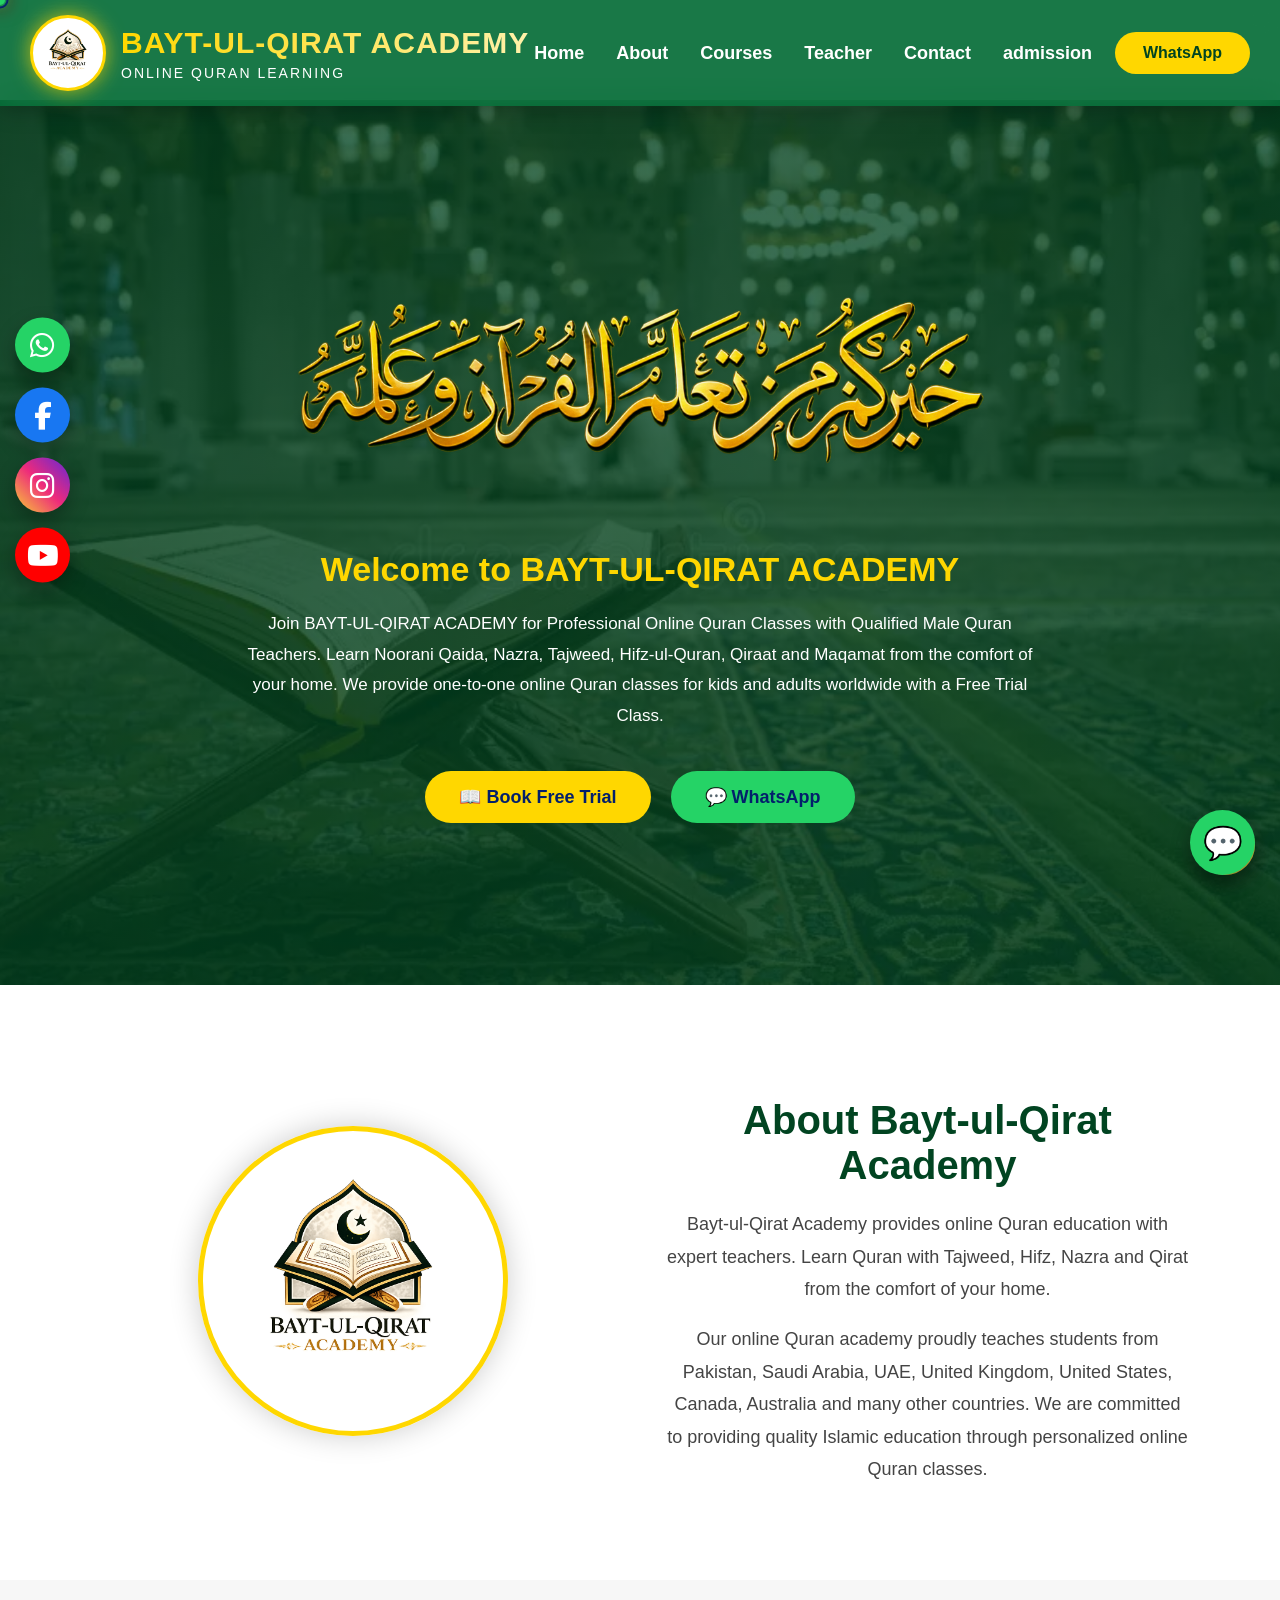
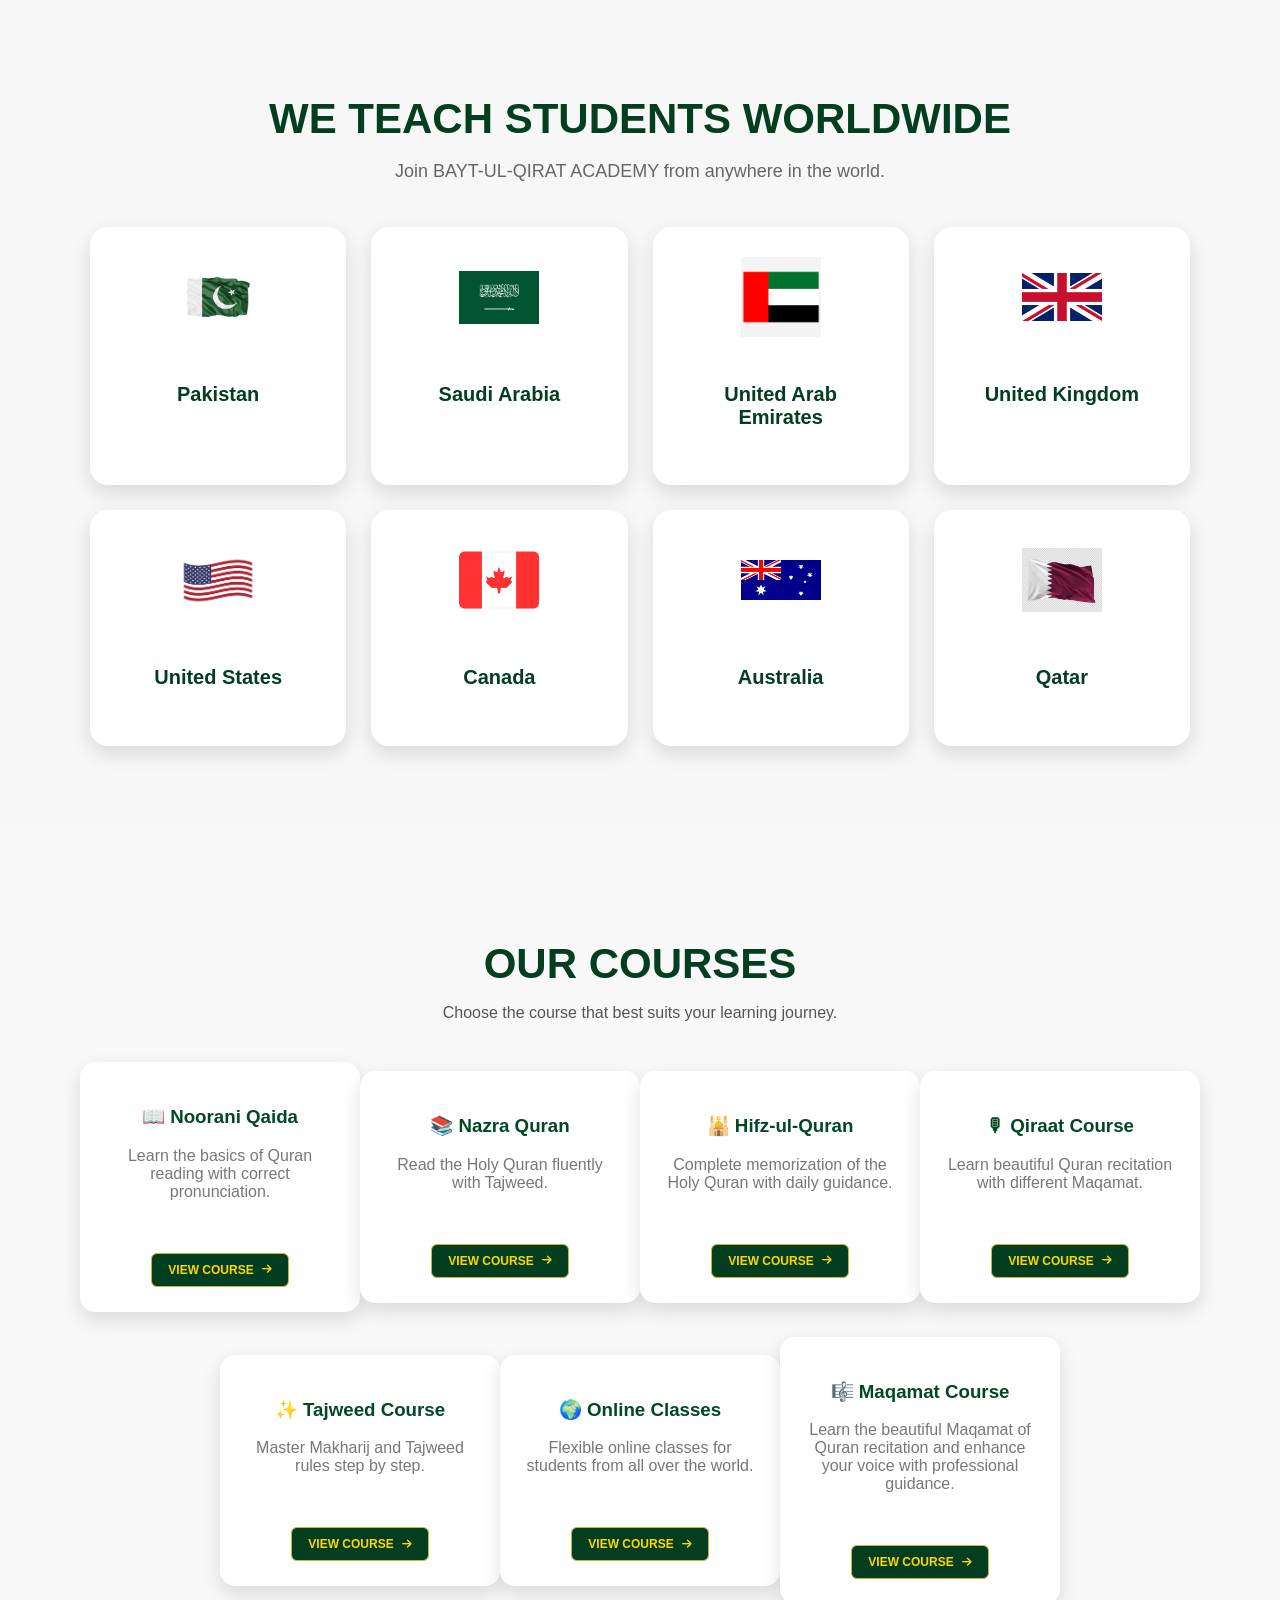
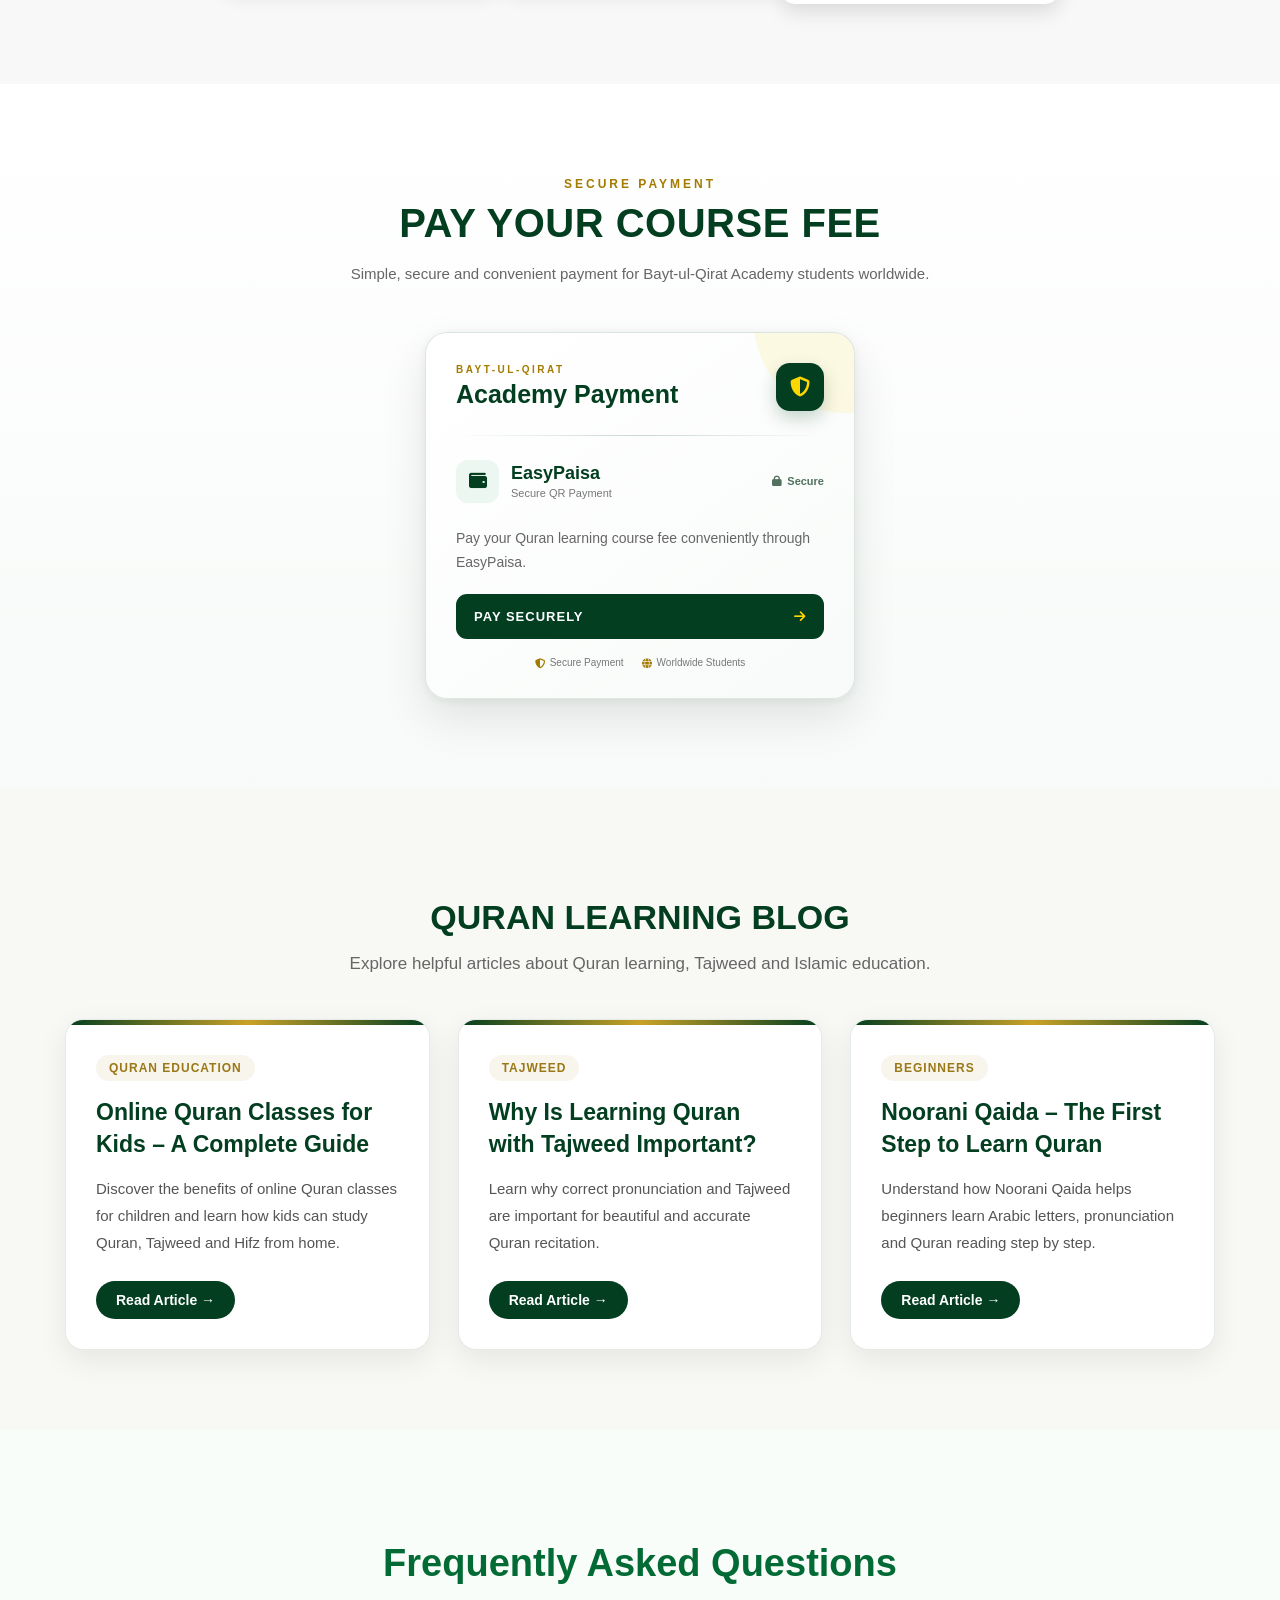
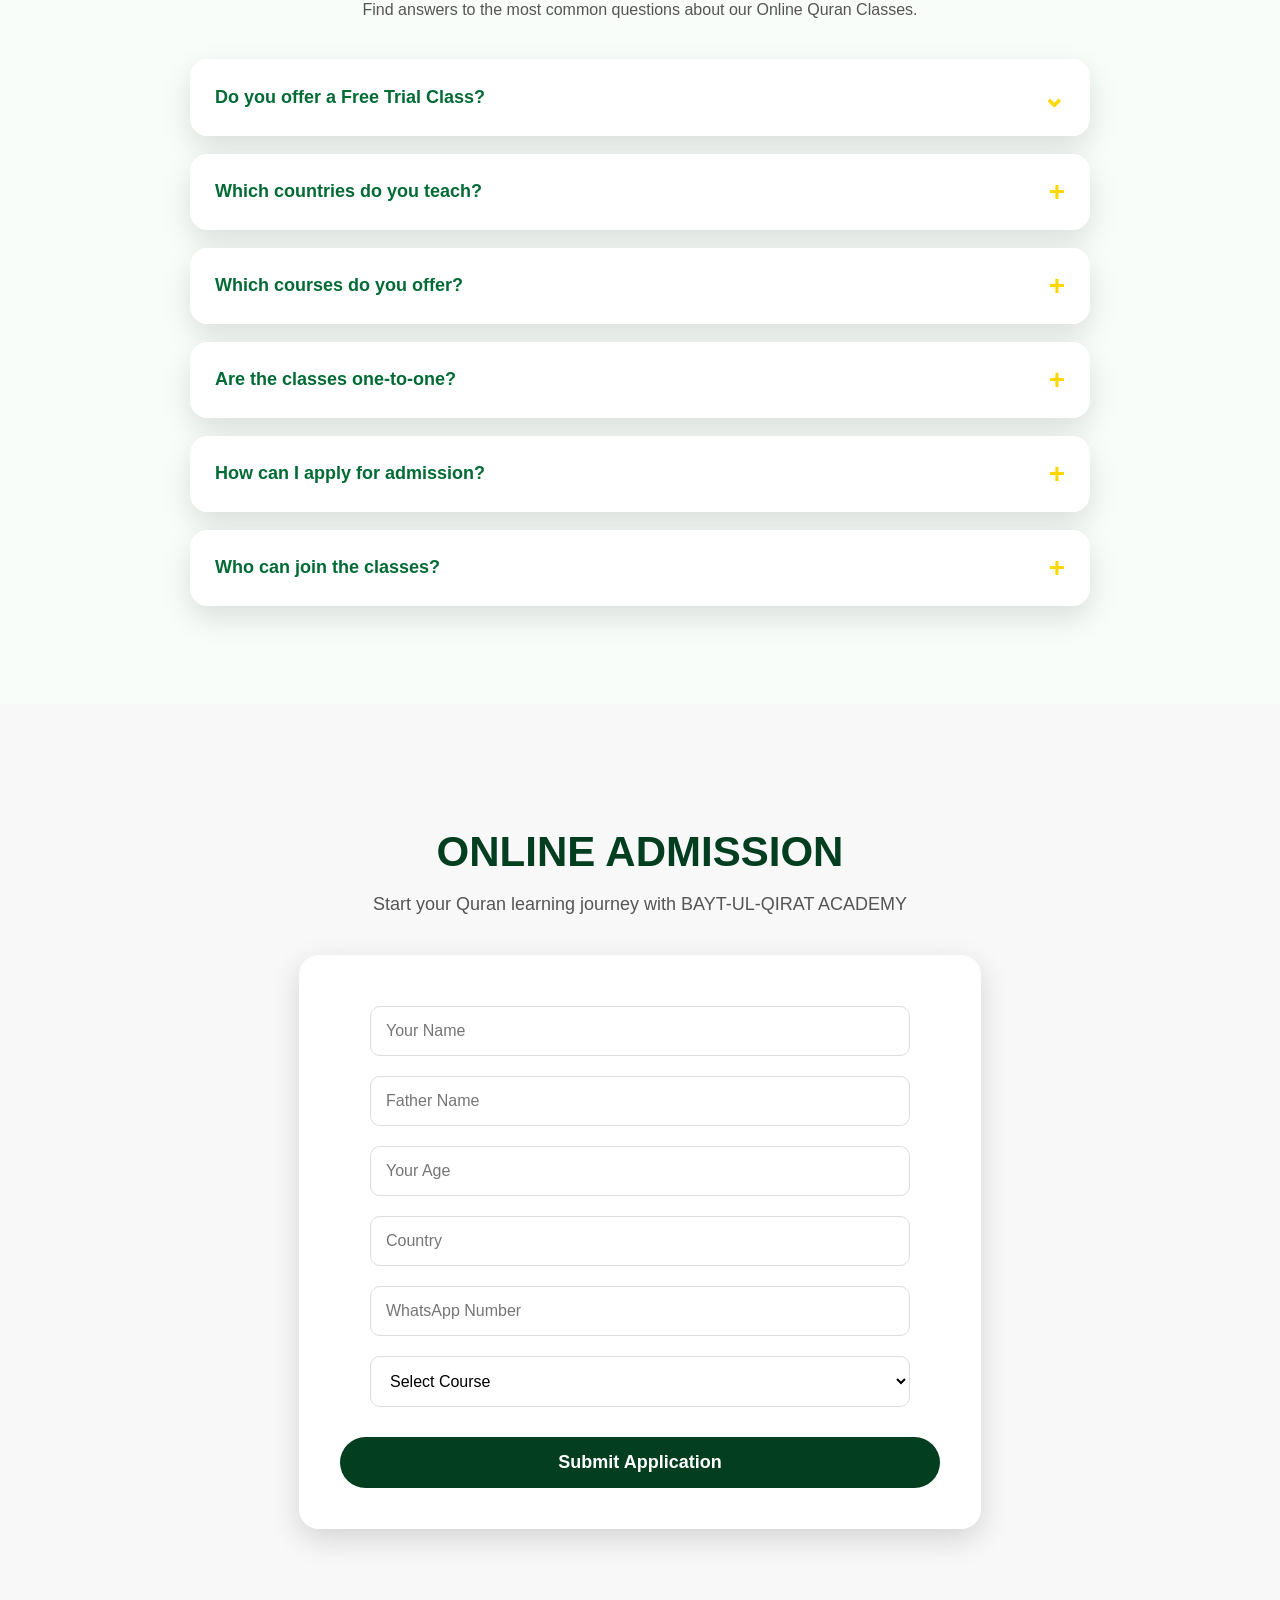
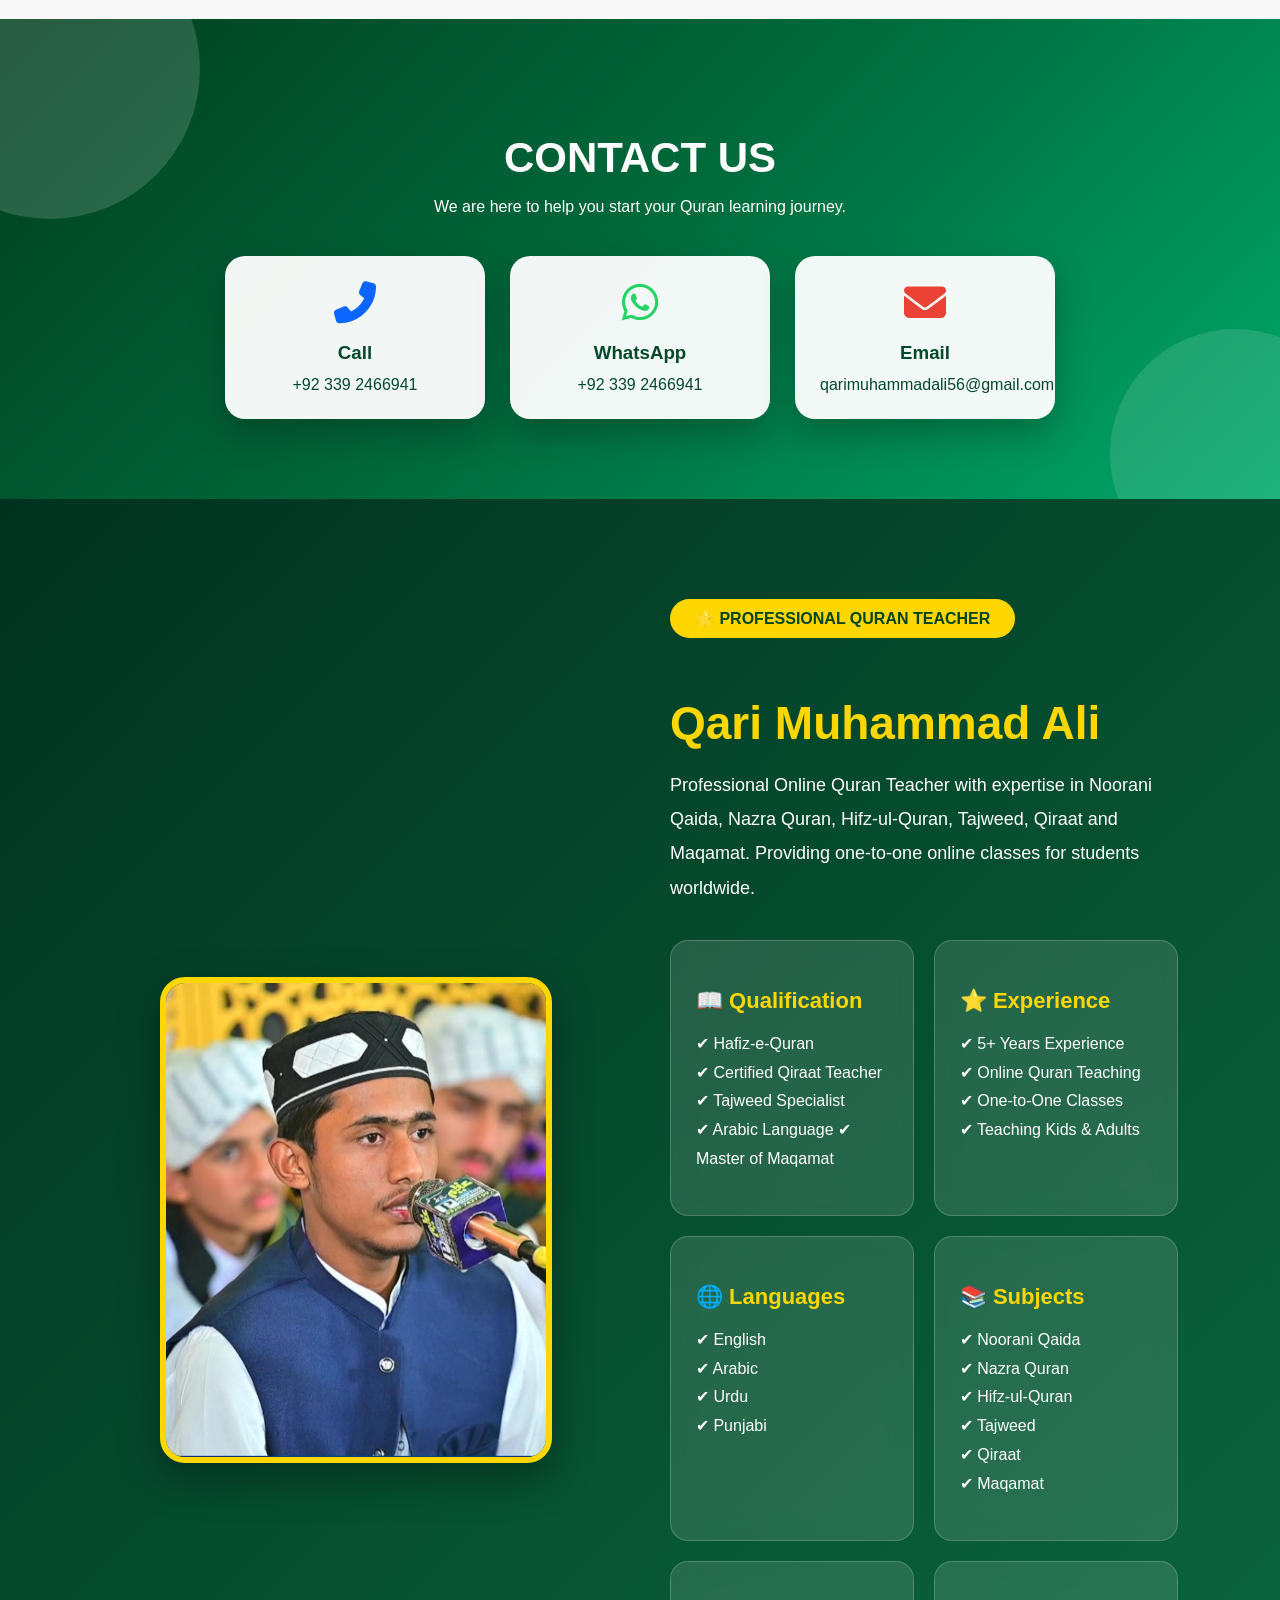
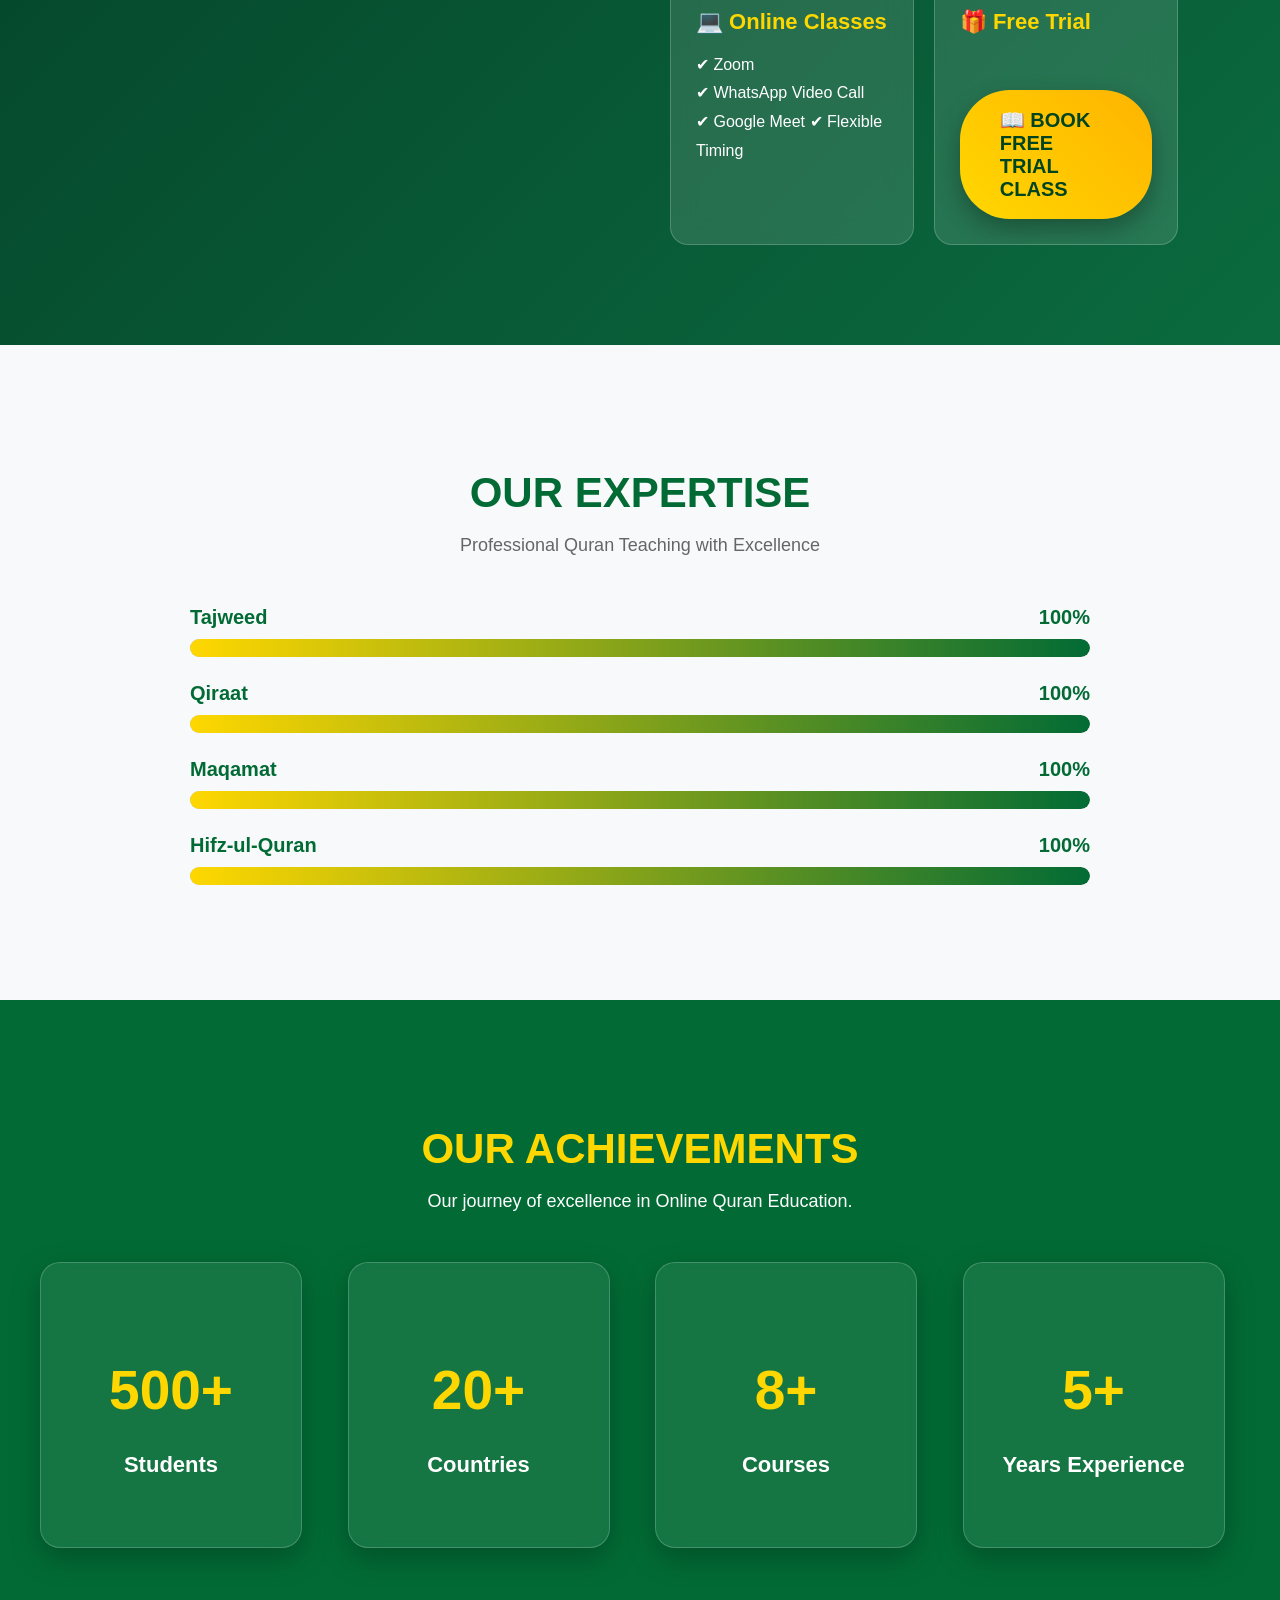
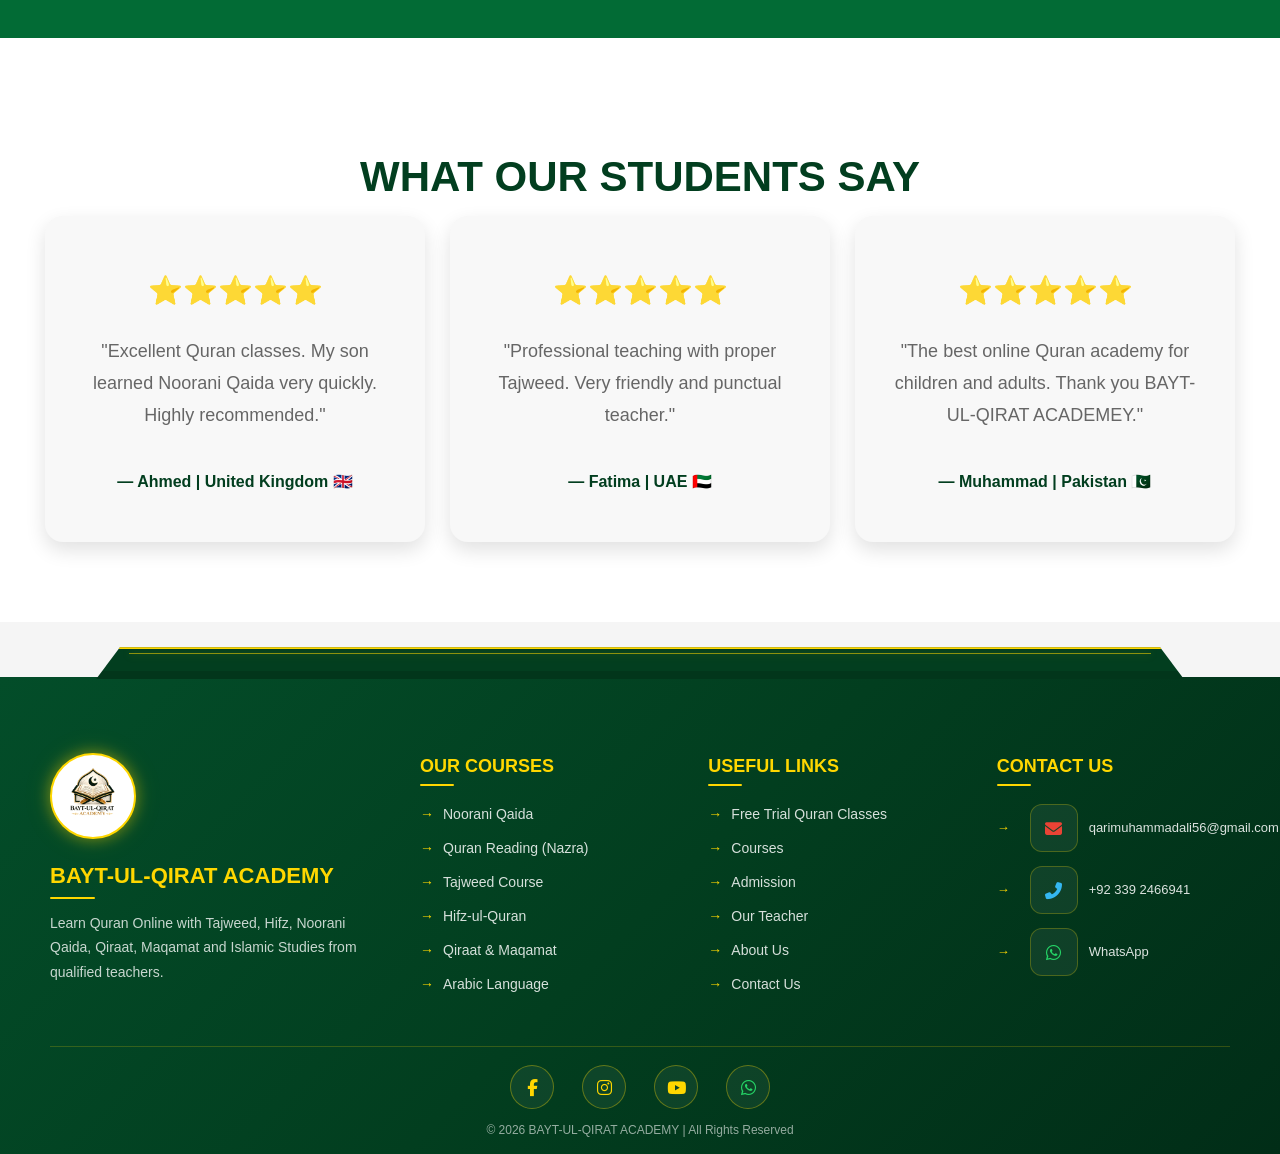
==== commit c2723d80: "Update website" ====
--- a/index.html
+++ b/index.html
@@ -454,47 +454,128 @@
 
     <div class="course-box">
 
+        <!-- Noorani Qaida -->
         <div class="card">
+
             <h3>📖 Noorani Qaida</h3>
-            <p>Learn the basics of Quran reading with correct pronunciation.</p>
-        </div>
-
+
+            <p>
+                Learn the basics of Quran reading with correct pronunciation.
+            </p>
+
+            <a href="noorani-qaida.html" class="course-view-btn">
+                VIEW COURSE
+                <i class="fas fa-arrow-right"></i>
+            </a>
+
+        </div>
+
+
+        <!-- Nazra Quran -->
         <div class="card">
+
             <h3>📚 Nazra Quran</h3>
-            <p>Read the Holy Quran fluently with Tajweed.</p>
-        </div>
-
+
+            <p>
+                Read the Holy Quran fluently with Tajweed.
+            </p>
+
+            <a href="nazra-quran.html" class="course-view-btn">
+                VIEW COURSE
+                <i class="fas fa-arrow-right"></i>
+            </a>
+
+        </div>
+
+
+        <!-- Hifz-ul-Quran -->
         <div class="card">
+
             <h3>🕌 Hifz-ul-Quran</h3>
-            <p>Complete memorization of the Holy Quran with daily guidance.</p>
-        </div>
-
+
+            <p>
+                Complete memorization of the Holy Quran with daily guidance.
+            </p>
+
+            <a href="hifz-ul-quran.html" class="course-view-btn">
+                VIEW COURSE
+                <i class="fas fa-arrow-right"></i>
+            </a>
+
+        </div>
+
+
+        <!-- Qiraat -->
         <div class="card">
+
             <h3>🎙 Qiraat Course</h3>
-            <p>Learn beautiful Quran recitation with different Maqamat.</p>
-        </div>
-
+
+            <p>
+                Learn beautiful Quran recitation with different Maqamat.
+            </p>
+
+            <a href="qiraat-course.html" class="course-view-btn">
+                VIEW COURSE
+                <i class="fas fa-arrow-right"></i>
+            </a>
+
+        </div>
+
+
+        <!-- Tajweed -->
         <div class="card">
+
             <h3>✨ Tajweed Course</h3>
-            <p>Master Makharij and Tajweed rules step by step.</p>
-        </div>
-
+
+            <p>
+                Master Makharij and Tajweed rules step by step.
+            </p>
+
+            <a href="tajweed.html" class="course-view-btn">
+                VIEW COURSE
+                <i class="fas fa-arrow-right"></i>
+            </a>
+
+        </div>
+
+
+        <!-- Online Classes -->
         <div class="card">
+
             <h3>🌍 Online Classes</h3>
-            <p>Flexible online classes for students from all over the world.</p>
-        </div>
-
+
+            <p>
+                Flexible online classes for students from all over the world.
+            </p>
+
+            <a href="online-quran-classes.html" class="course-view-btn">
+                VIEW COURSE
+                <i class="fas fa-arrow-right"></i>
+            </a>
+
+        </div>
+
+
+        <!-- Maqamat -->
         <div class="card">
+
             <h3>🎼 Maqamat Course</h3>
-            <p>
-                Learn the beautiful Maqamat of Quran recitation and enhance your voice with professional guidance.
-            </p>
+
+            <p>
+                Learn the beautiful Maqamat of Quran recitation
+                and enhance your voice with professional guidance.
+            </p>
+
+            <a href="maqamat-course.html" class="course-view-btn">
+                VIEW COURSE
+                <i class="fas fa-arrow-right"></i>
+            </a>
+
         </div>
 
     </div>
 
 </section>
-
 <!-- =========================
       PREMIUM PAYMENT
 ========================== -->
--- a/style.css
+++ b/style.css
@@ -6327,7 +6327,7 @@
 
     background:#fff;
 
-    border:1px solid #e4e9e6;
+    border:4px solid #e4e9e6;
 
     border-radius:16px;
 
@@ -6538,4 +6538,372 @@
 
     }
 
+}
+/*=================================
+   CLICKABLE COURSE CARDS
+=================================*/
+
+.course-card-link{
+    display:block;
+    text-decoration:none;
+    color:inherit;
+}
+
+.course-card-link .card{
+    height:100%;
+    cursor:pointer;
+}
+
+.course-card-link:hover{
+    text-decoration:none;
+    color:inherit;
+}
+.course-lang{
+    display:flex;
+    justify-content:flex-end;
+    gap:5px;
+    margin-bottom:12px;
+}
+
+.course-lang button{
+    border:1px solid #d4af37;
+    background:white;
+    color:#023e1f;
+    padding:4px 9px;
+    border-radius:5px;
+    font-size:11px;
+    cursor:pointer;
+}
+
+.course-lang button:hover{
+    background:#023e1f;
+    color:#FFD700;
+}
+
+.course-ur{
+    text-align:right;
+}
+
+.course-ur h3{
+    color:#024825;
+}
+
+.course-ur p{
+    color:#777777;
+}
+/*=================================
+   COURSE DETAIL PAGE
+=================================*/
+
+.course-detail-page{
+    min-height:100vh;
+    padding:120px 20px 70px;
+    background:
+        linear-gradient(
+            135deg,
+            #f8faf9 0%,
+            #ffffff 50%,
+            #f5f8f6 100%
+        );
+}
+
+.course-detail-container{
+    max-width:1100px;
+    margin:auto;
+    background:#ffffff;
+    border-radius:22px;
+    padding:45px;
+    box-shadow:0 12px 40px rgba(0,0,0,.10);
+    border:1px solid rgba(2,62,31,.10);
+}
+
+.course-detail-top{
+    display:flex;
+    justify-content:space-between;
+    align-items:center;
+    gap:20px;
+    margin-bottom:35px;
+}
+
+.back-course{
+    display:inline-flex;
+    align-items:center;
+    gap:8px;
+    color:#023e1f;
+    text-decoration:none;
+    font-weight:600;
+    transition:.3s;
+}
+
+.back-course:hover{
+    color:#b8860b;
+}
+
+
+/* LANGUAGE BUTTONS */
+
+.course-language{
+    display:flex;
+    gap:6px;
+    padding:4px;
+    background:#f4f6f4;
+    border-radius:8px;
+}
+
+.course-language button{
+    border:none;
+    background:transparent;
+    color:#023e1f;
+    padding:7px 13px;
+    border-radius:6px;
+    font-size:13px;
+    cursor:pointer;
+    transition:.3s;
+}
+
+.course-language button.active{
+    background:#023e1f;
+    color:#FFD700;
+}
+
+
+/* MAIN CONTENT */
+
+.course-detail-content{
+    animation:courseFade .35s ease;
+}
+
+@keyframes courseFade{
+
+    from{
+        opacity:0;
+        transform:translateY(8px);
+    }
+
+    to{
+        opacity:1;
+        transform:translateY(0);
+    }
+
+}
+
+.course-detail-label{
+    display:inline-block;
+    color:#b8860b;
+    font-size:13px;
+    font-weight:700;
+    letter-spacing:2px;
+    margin-bottom:10px;
+}
+
+.course-detail-content h1{
+    color:#023e1f;
+    font-size:44px;
+    margin:0 0 18px;
+}
+
+.course-detail-intro{
+    max-width:800px;
+    color:#666;
+    font-size:18px;
+    line-height:1.8;
+    margin-bottom:40px;
+}
+
+
+/* DETAIL BOXES */
+
+.course-detail-grid{
+    display:grid;
+    grid-template-columns:repeat(2,1fr);
+    gap:22px;
+    margin-bottom:45px;
+}
+
+.detail-box{
+    padding:28px;
+    background:#fbfcfb;
+    border:1px solid rgba(2,62,31,.10);
+    border-radius:16px;
+    position:relative;
+    overflow:hidden;
+    transition:.3s;
+}
+
+.detail-box::after{
+    content:"";
+    position:absolute;
+    left:0;
+    bottom:0;
+    width:0;
+    height:3px;
+    background:#FFD700;
+    transition:.4s;
+}
+
+.detail-box:hover{
+    transform:translateY(-4px);
+    box-shadow:0 8px 22px rgba(0,0,0,.08);
+}
+
+.detail-box:hover::after{
+    width:100%;
+}
+
+.detail-box i{
+    font-size:25px;
+    color:#b8860b;
+    margin-bottom:15px;
+}
+
+.detail-box h3{
+    color:#023e1f;
+    margin:0 0 10px;
+    font-size:20px;
+}
+
+.detail-box p{
+    color:#666;
+    line-height:1.7;
+    margin:0;
+}
+
+
+/* INFORMATION SECTION */
+
+.course-detail-section{
+    border-top:1px solid #e5e9e6;
+    padding-top:35px;
+    margin-bottom:35px;
+}
+
+.course-detail-section h2{
+    color:#023e1f;
+    font-size:28px;
+    margin-bottom:15px;
+}
+
+.course-detail-section p{
+    color:#666;
+    line-height:1.9;
+    font-size:16px;
+}
+
+
+/* ADMISSION BUTTON */
+
+.course-admission-btn{
+    display:inline-flex;
+    align-items:center;
+    justify-content:center;
+    gap:12px;
+    background:#023e1f;
+    color:#FFD700;
+    text-decoration:none;
+    padding:14px 25px;
+    border-radius:8px;
+    font-weight:700;
+    transition:.3s;
+}
+
+.course-admission-btn:hover{
+    background:#035b2d;
+    transform:translateY(-2px);
+}
+
+
+/*=================================
+   COURSE DETAIL MOBILE
+=================================*/
+
+@media (max-width:700px){
+
+    .course-detail-page{
+        padding:100px 14px 45px;
+    }
+
+    .course-detail-container{
+        padding:25px 18px;
+        border-radius:16px;
+    }
+
+    .course-detail-top{
+        align-items:flex-start;
+        flex-direction:column;
+        margin-bottom:28px;
+    }
+
+    .course-language{
+        align-self:flex-start;
+    }
+
+    .course-detail-content h1{
+        font-size:32px;
+    }
+
+    .course-detail-intro{
+        font-size:16px;
+        line-height:1.7;
+    }
+
+    .course-detail-grid{
+        grid-template-columns:1fr;
+        gap:16px;
+    }
+
+    .detail-box{
+        padding:22px;
+    }
+
+    .course-detail-section h2{
+        font-size:24px;
+    }
+
+    .course-admission-btn{
+        width:100%;
+        box-sizing:border-box;
+    }
+
+}
+
+@media (max-width:400px){
+
+    .course-detail-content h1{
+        font-size:28px;
+    }
+
+    .course-detail-label{
+        font-size:11px;
+        letter-spacing:1.5px;
+    }
+
+}
+/*=================================
+   COURSE VIEW BUTTON
+=================================*/
+
+.course-view-btn{
+    display:inline-flex;
+    align-items:center;
+    justify-content:center;
+    gap:8px;
+    margin-top:12px;
+    padding:9px 16px;
+    border:1px solid #d4af37;
+    border-radius:6px;
+    background:#023e1f;
+    color:#FFD700;
+    text-decoration:none;
+    font-size:12px;
+    font-weight:700;
+    transition:.3s ease;
+}
+
+.course-view-btn:hover{
+    background:#035b2d;
+    color:#FFD700;
+}
+
+.course-view-btn i{
+    font-size:11px;
 }
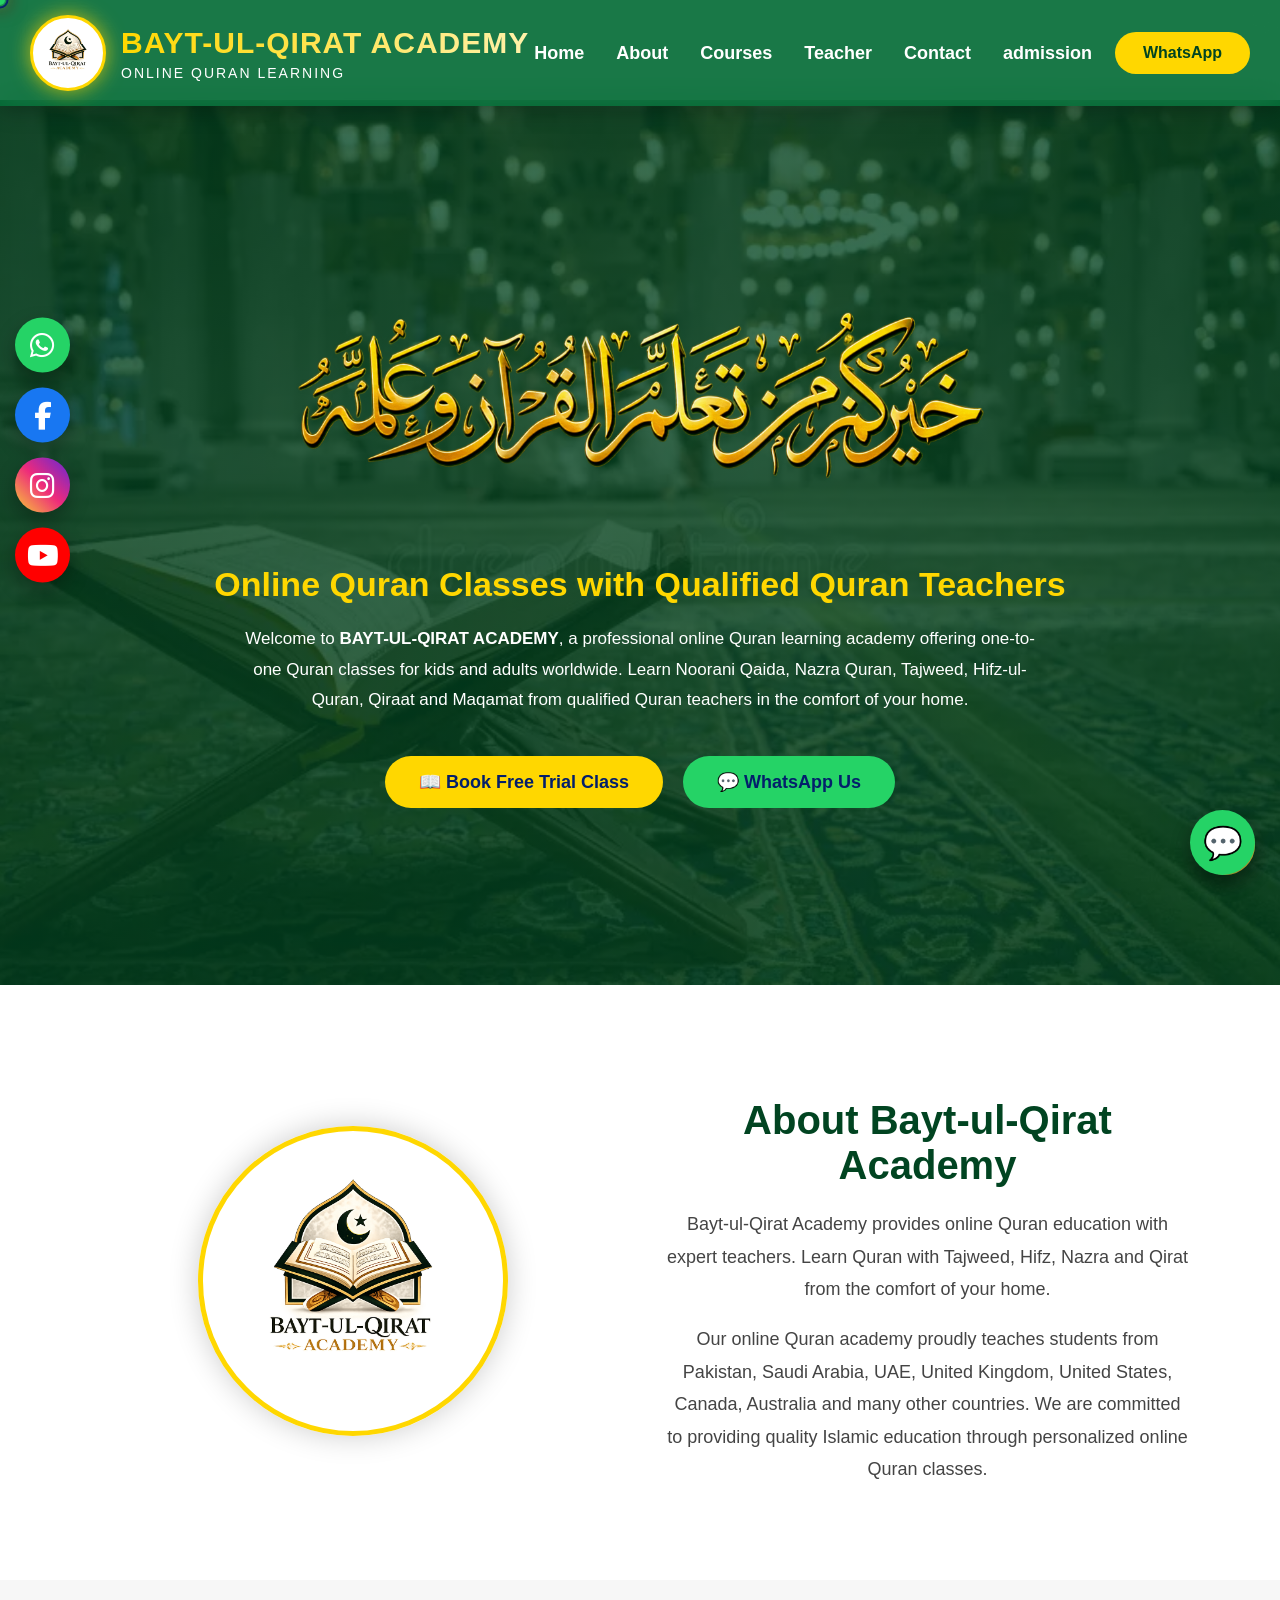
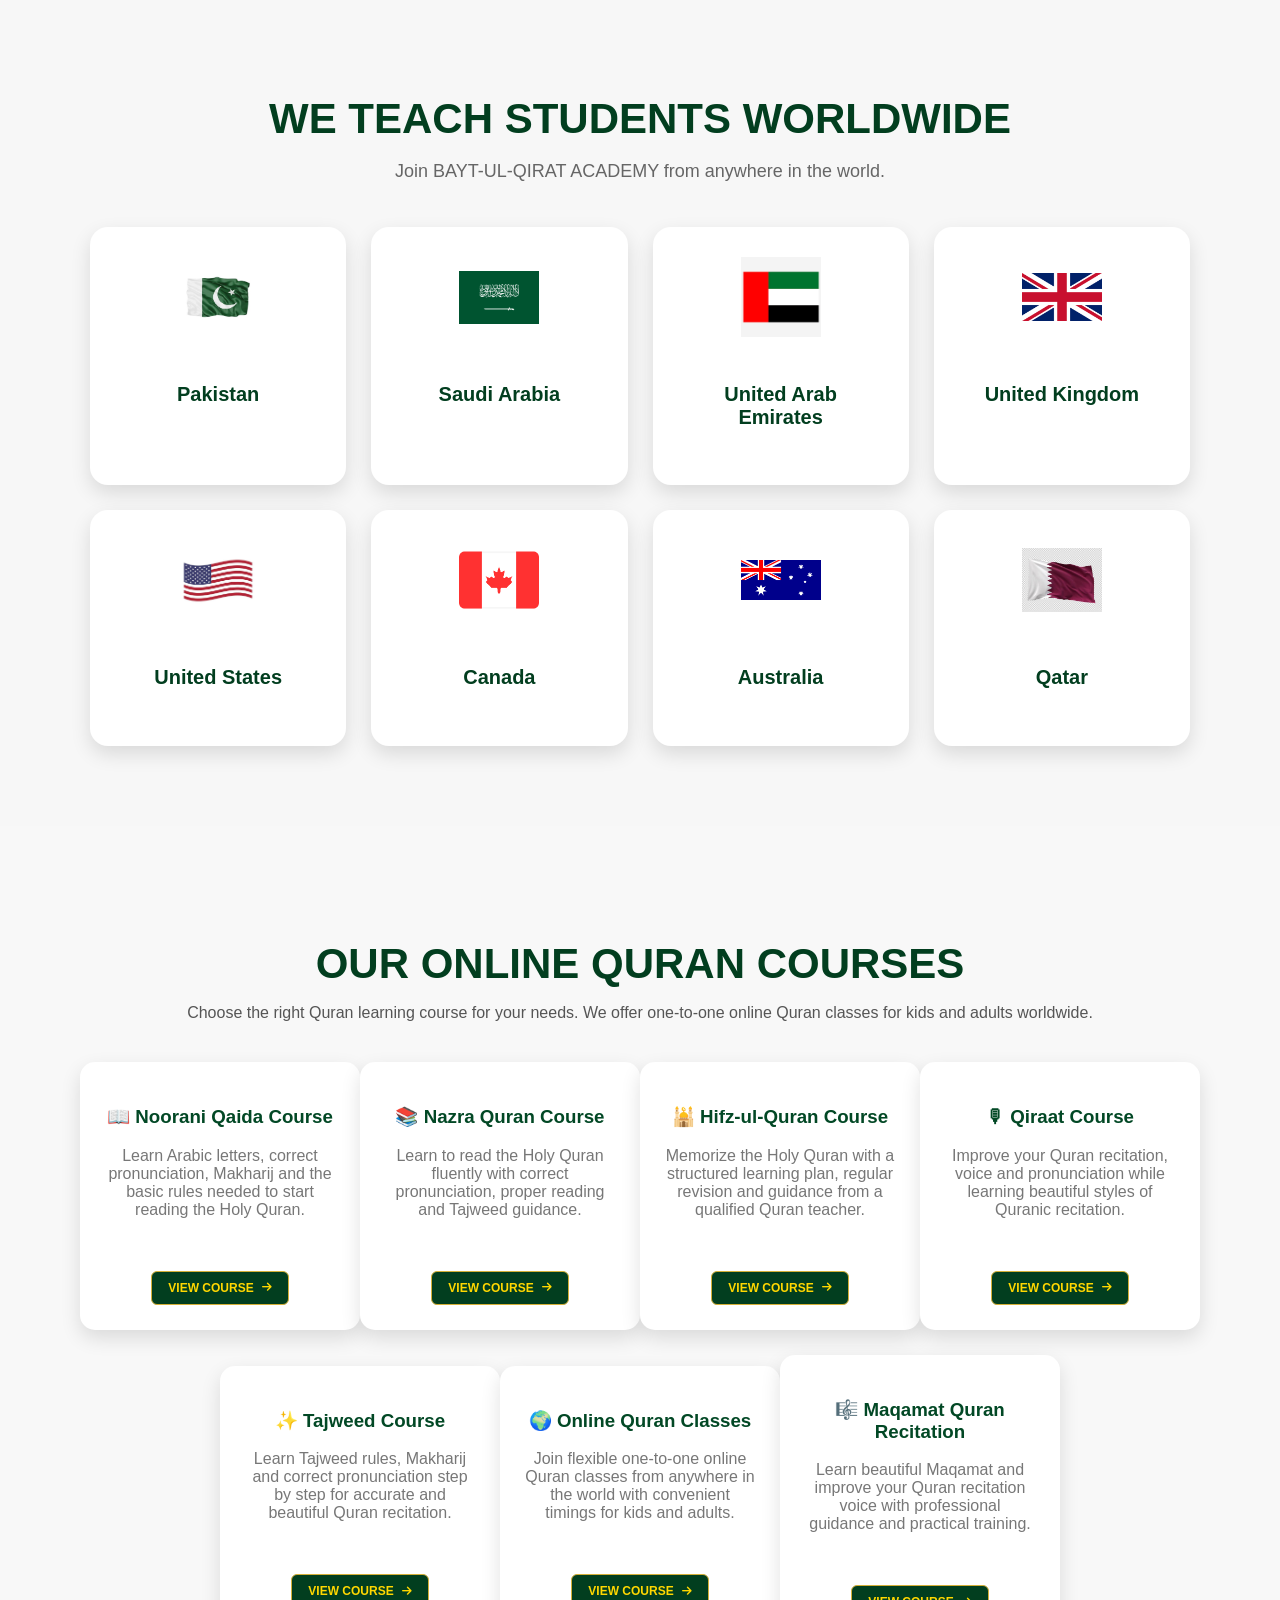
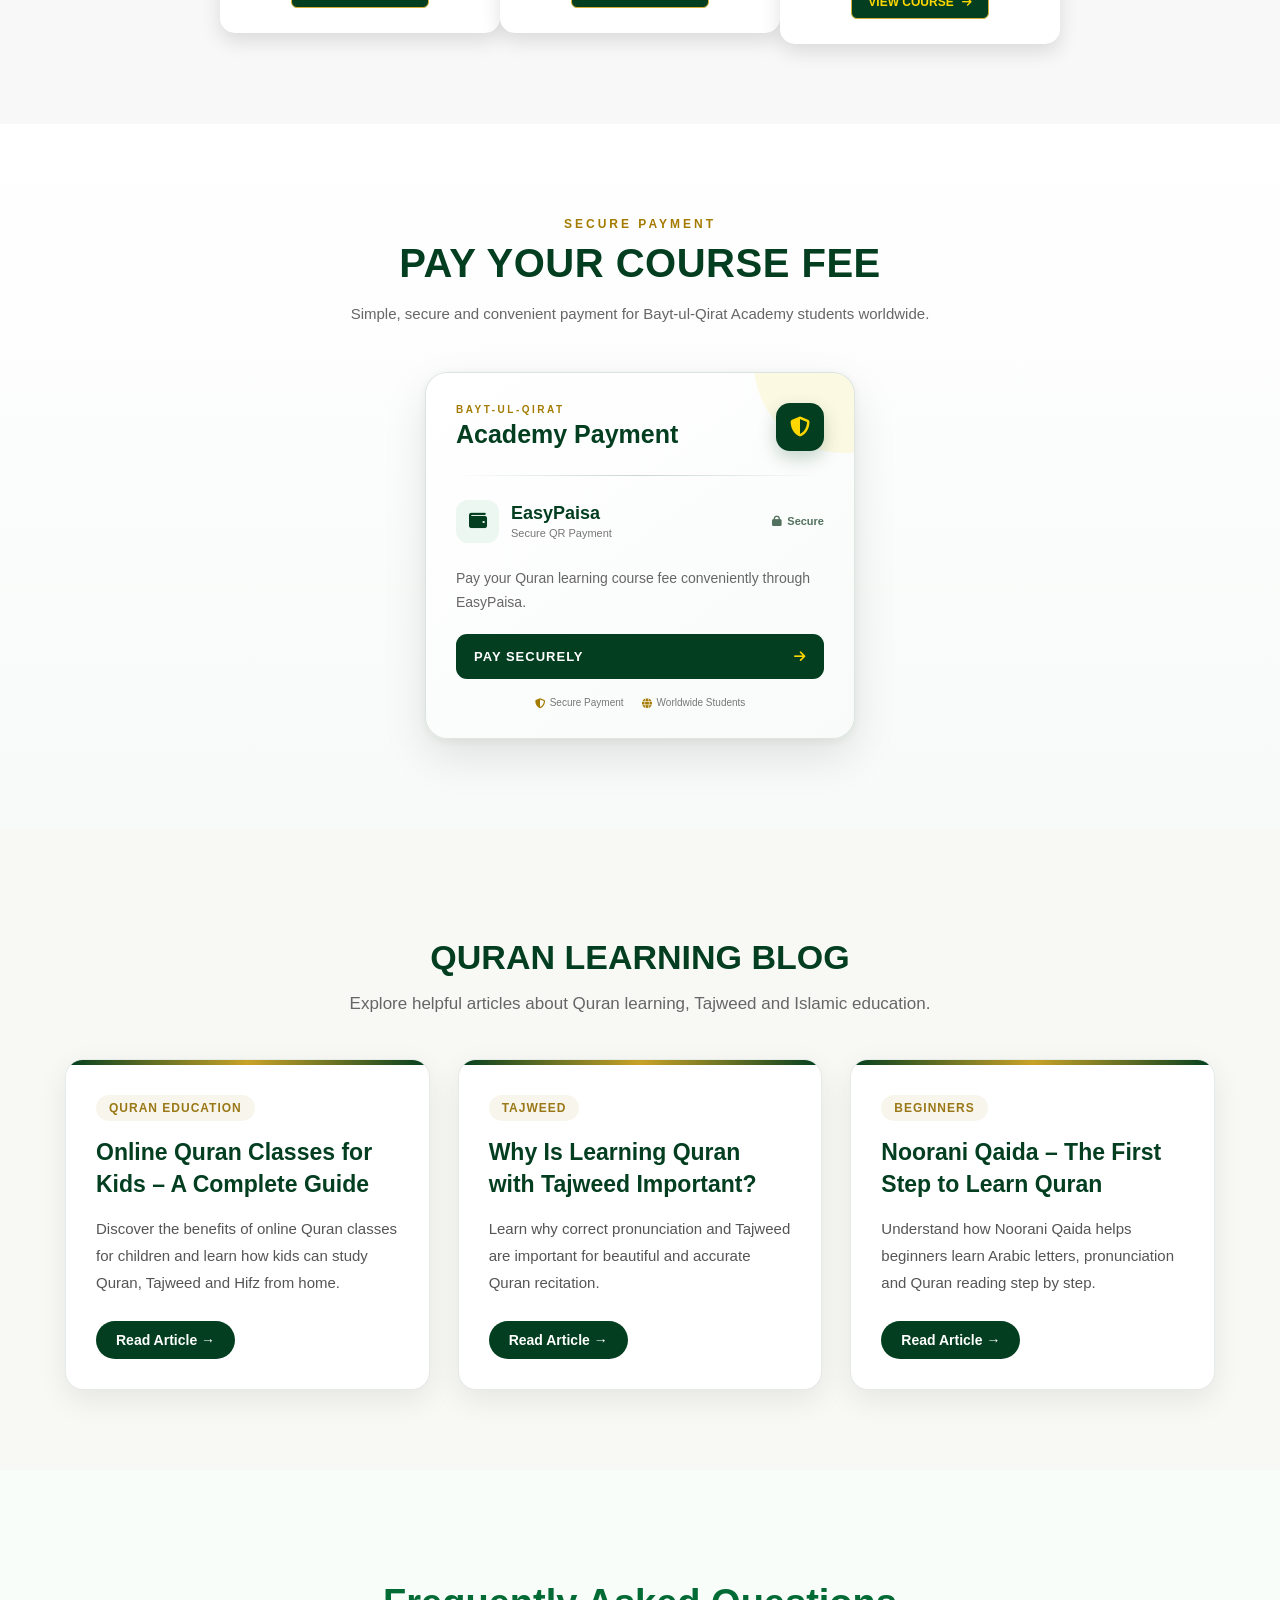
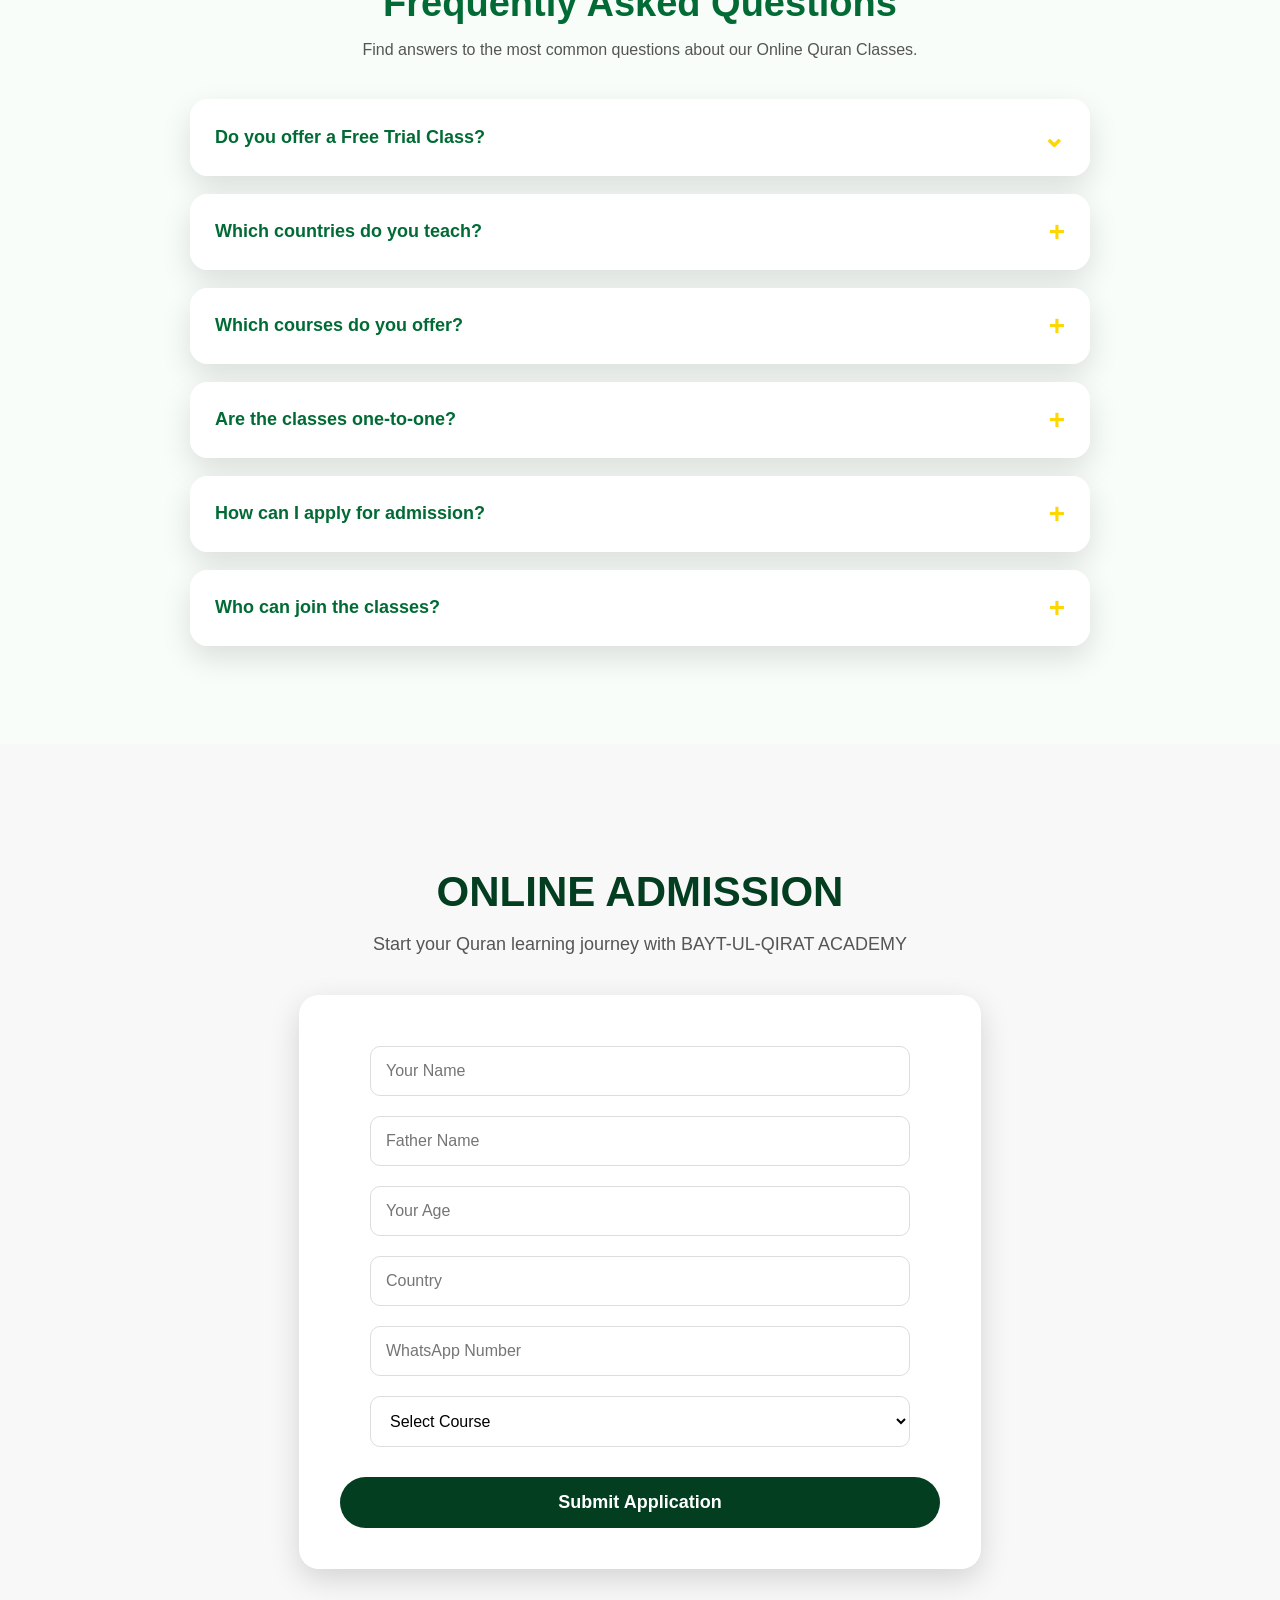
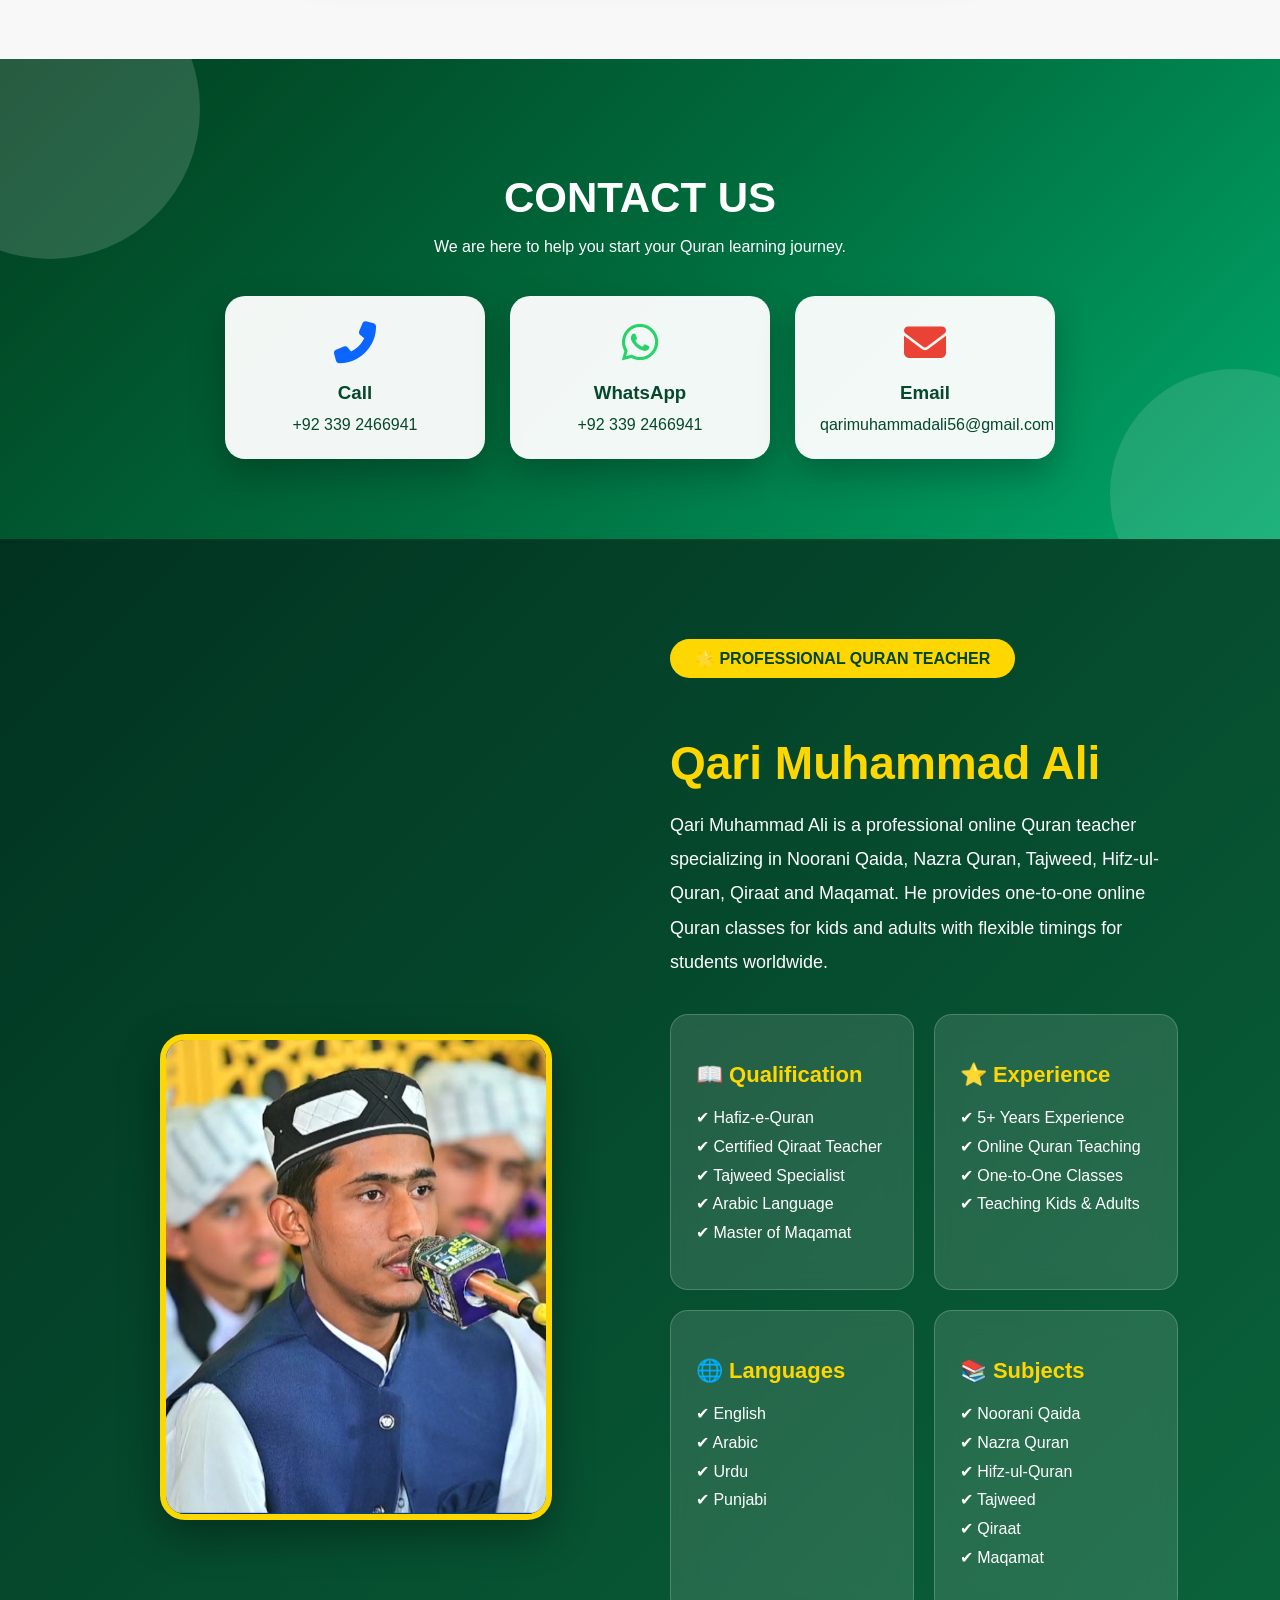
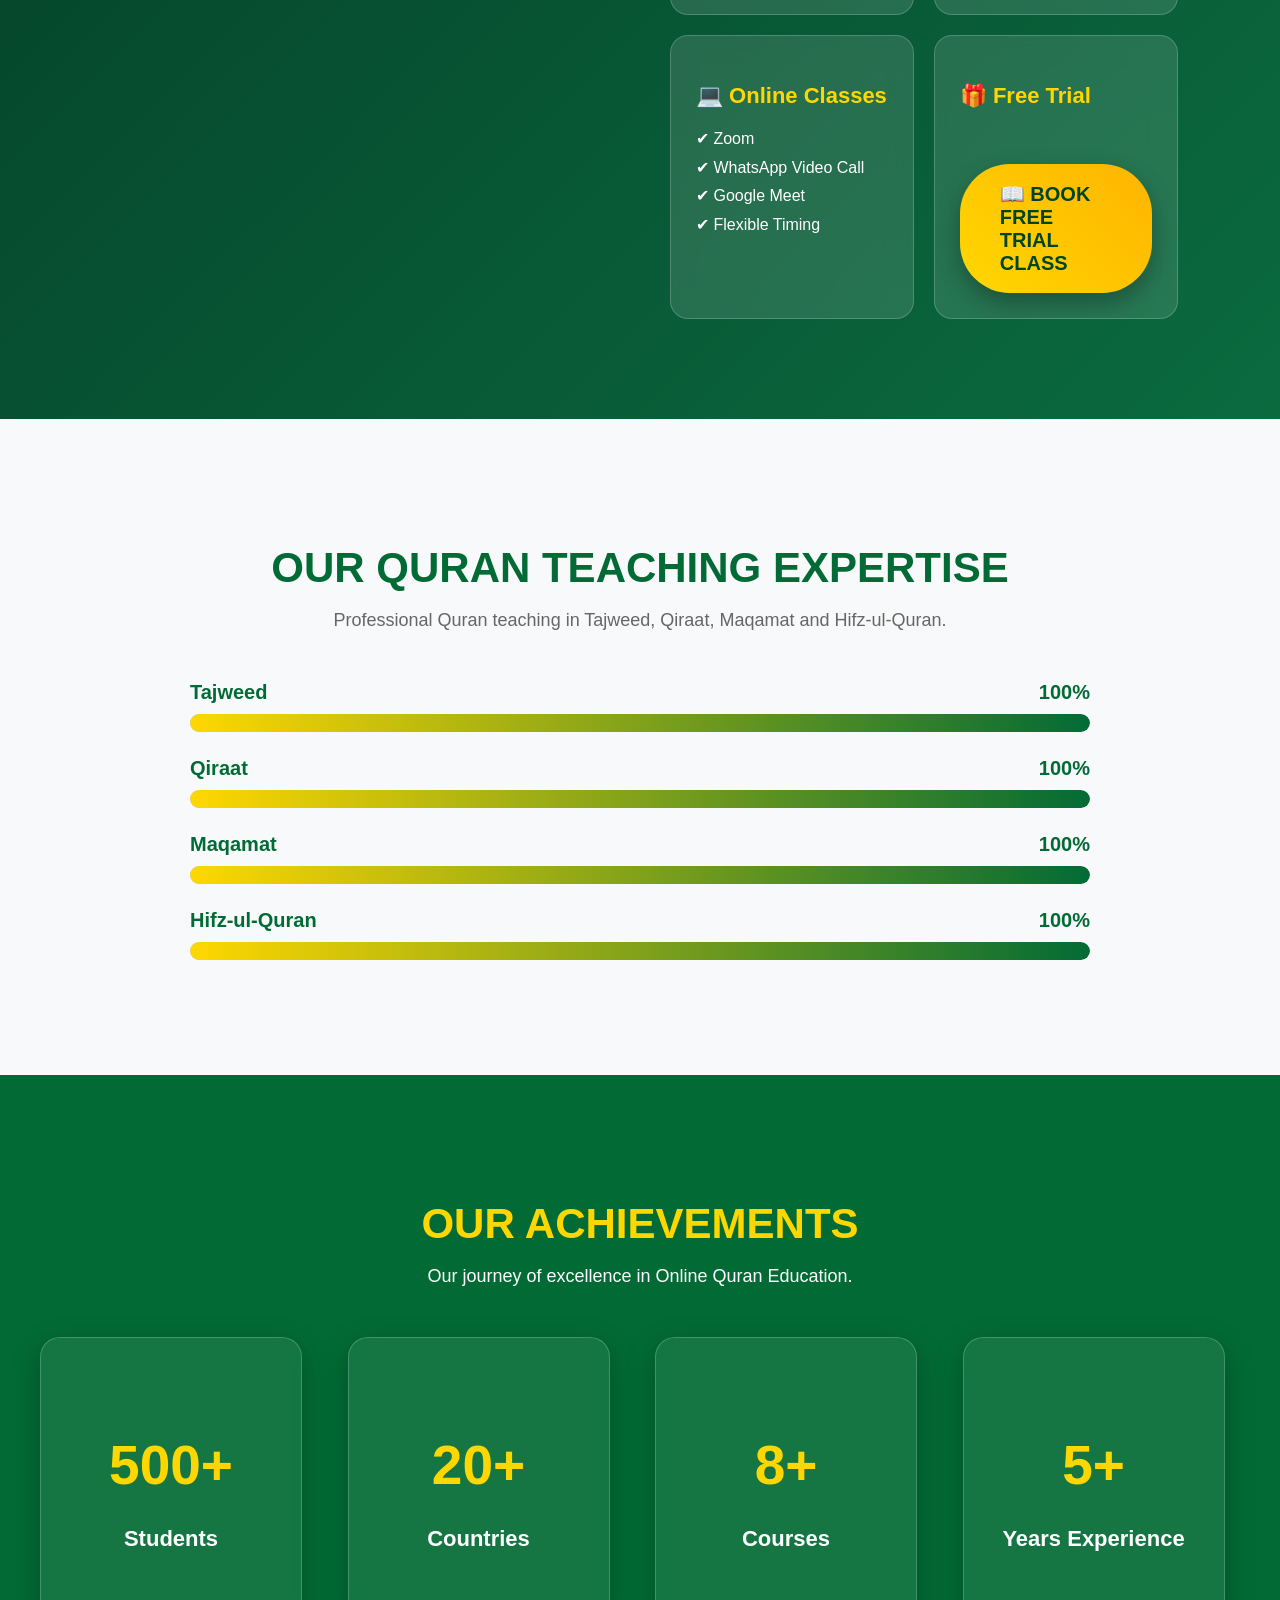
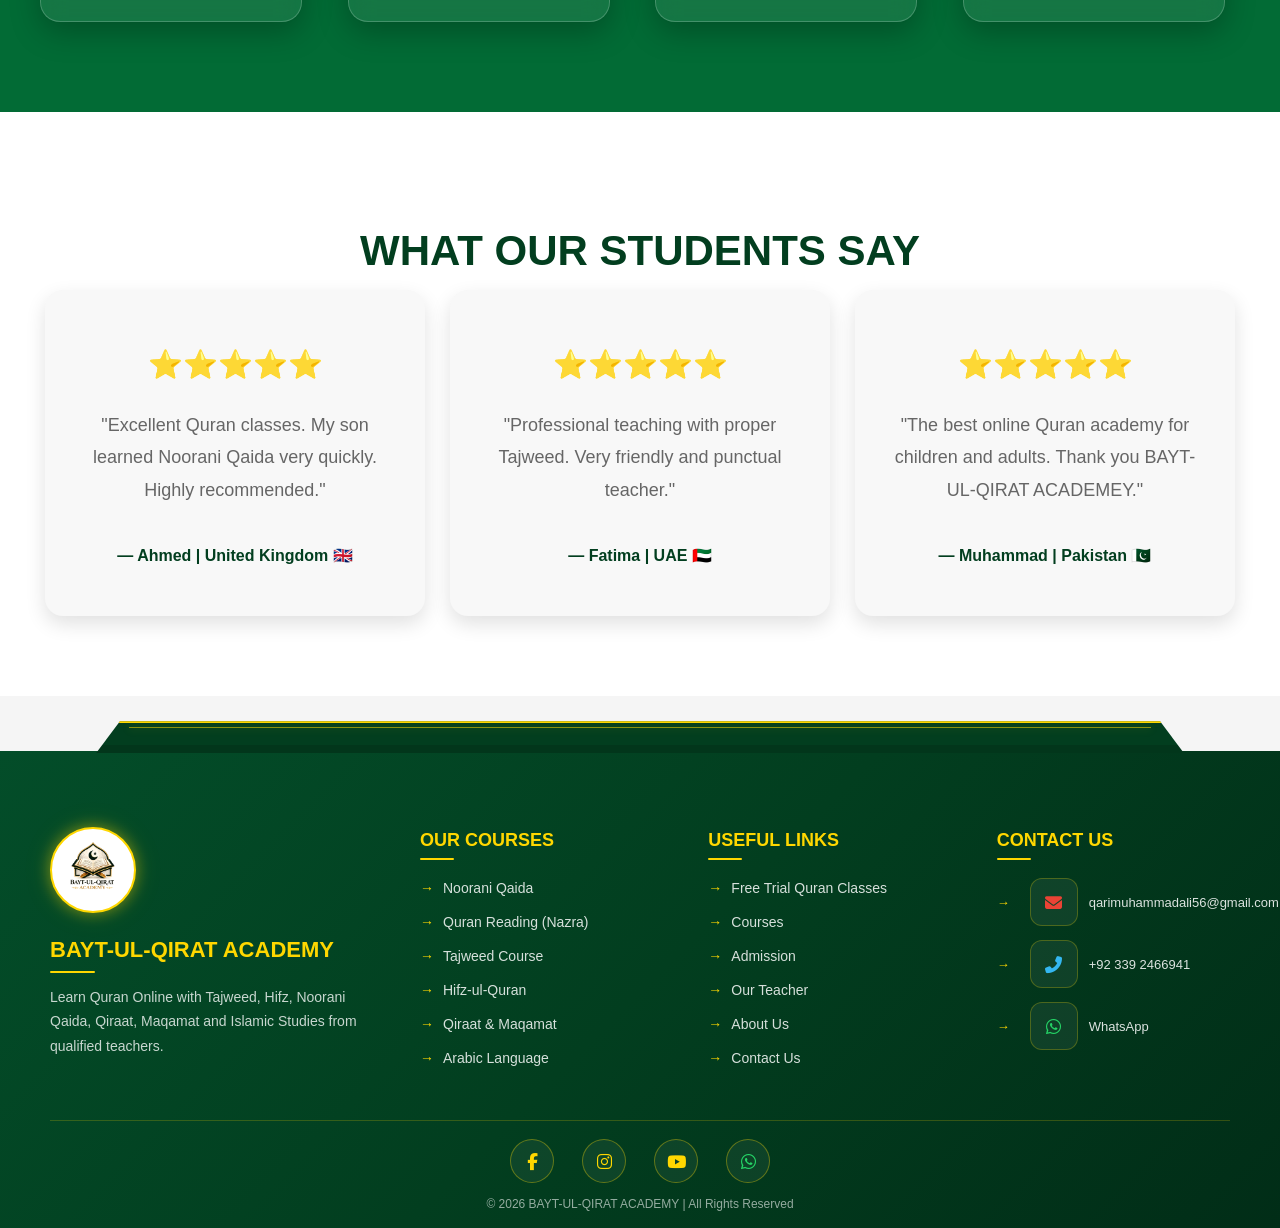
==== commit 1e992032: "Update website" ====
--- a/index.html
+++ b/index.html
@@ -3,84 +3,196 @@
 
 <head>
 
-    <!-- Google Analytics -->
+    <!-- =========================
+         GOOGLE ANALYTICS
+    ========================== -->
     <script async src="https://www.googletagmanager.com/gtag/js?id=G-J7JS1P9XTL"></script>
+
     <script>
-      window.dataLayer = window.dataLayer || [];
-      function gtag(){dataLayer.push(arguments);}
-      gtag('js', new Date());
-      gtag('config', 'G-J7JS1P9XTL');
+        window.dataLayer = window.dataLayer || [];
+
+        function gtag() {
+            dataLayer.push(arguments);
+        }
+
+        gtag('js', new Date());
+        gtag('config', 'G-J7JS1P9XTL');
     </script>
 
+
+    <!-- =========================
+         BASIC SEO
+    ========================== -->
     <meta charset="UTF-8">
-    <meta name="viewport" content="width=device-width, initial-scale=1.0">
-
-    <title>Online Quran Classes | Tajweed | Hifz | Noorani Qaida | BAYT-UL-QIRAT ACADEMY</title>
-
+
+    <meta name="viewport"
+          content="width=device-width, initial-scale=1.0">
+
+    <meta name="robots"
+          content="index, follow">
+
+    <meta name="googlebot"
+          content="index, follow">
+
+    <meta name="author"
+          content="BAYT-UL-QIRAT ACADEMY">
+
+    <meta name="language"
+          content="English">
+
+
+    <!-- =========================
+         PAGE TITLE
+    ========================== -->
+    <title>
+        Online Quran Classes | Tajweed, Hifz &amp; Noorani Qaida | BAYT-UL-QIRAT ACADEMY
+    </title>
+
+
+    <!-- =========================
+         META DESCRIPTION
+    ========================== -->
     <meta name="description"
- content="Join BAYT-UL-QIRAT ACADEMY for Online Quran Classes with Qualified Male Teachers. Learn Noorani Qaida, Nazra, Tajweed, Hifz, Qiraat and Maqamat from anywhere in the world. Free Trial Class Available.">
-
-    <!-- Open Graph (WhatsApp / Facebook) -->
-    <meta property="og:type" content="website">
-    <meta property="og:title" content="BAYT-UL-QIRAT ACADEMY">
+          content="Learn Quran online with BAYT-UL-QIRAT ACADEMY. Join Online Quran Classes for Noorani Qaida, Nazra Quran, Tajweed, Hifz-ul-Quran, Qiraat and Maqamat with qualified Quran teachers. Free trial class available for students worldwide.">
+
+
+    <!-- =========================
+         CANONICAL URL
+    ========================== -->
+    <link rel="canonical"
+          href="https://qarimuhammadali56-commits.github.io/baytulqirat-academy/">
+
+
+
+    <!-- =========================
+         OPEN GRAPH
+         Facebook / WhatsApp / Social Sharing
+    ========================== -->
+
+    <meta property="og:type"
+          content="website">
+
+    <meta property="og:title"
+          content="Online Quran Classes | BAYT-UL-QIRAT ACADEMY">
+
     <meta property="og:description"
-        content="Online Quran Learning | Noorani Qaida | Nazra | Tajweed | Hifz | Free Trial Available">
+          content="Learn Quran online with qualified teachers. Noorani Qaida, Nazra Quran, Tajweed, Hifz-ul-Quran, Qiraat and Maqamat courses. Free trial class available.">
+
     <meta property="og:url"
-        content="https://qarimuhammadali56-commits.github.io/baytulqirat-academy/">
+          content="https://qarimuhammadali56-commits.github.io/baytulqirat-academy/">
+
+    <meta property="og:site_name"
+          content="BAYT-UL-QIRAT ACADEMY">
 
     <meta property="og:image"
-
           content="https://qarimuhammadali56-commits.github.io/baytulqirat-academy/image/og-image.jpg.png">
 
-
-      <meta property="og:image:width" content="1200">
-      <meta property="og:image:height" content="630">
-       
-
-    <meta property="og:site_name" content="BAYT-UL-QIRAT ACADEMY">
-
-    <!-- Twitter -->
-    <meta name="twitter:card" content="summary_large_image">
-    <meta name="twitter:title" content="BAYT-UL-QIRAT ACADEMY">
+    <meta property="og:image:width"
+          content="1200">
+
+    <meta property="og:image:height"
+          content="630">
+
+    <meta property="og:image:alt"
+          content="BAYT-UL-QIRAT ACADEMY - Online Quran Classes">
+
+
+
+    <!-- =========================
+         TWITTER / X
+    ========================== -->
+
+    <meta name="twitter:card"
+          content="summary_large_image">
+
+    <meta name="twitter:title"
+          content="Online Quran Classes | BAYT-UL-QIRAT ACADEMY">
+
     <meta name="twitter:description"
-        content="Learn Quran Online with Qualified Teachers.">
+          content="Learn Quran online with qualified teachers. Noorani Qaida, Nazra, Tajweed, Hifz, Qiraat and Maqamat courses. Free trial available.">
+
     <meta name="twitter:image"
-        content="https://qarimuhammadali56-commits.github.io/baytulqirat-academy/image/og-image.jpg.png">
-
-    <link rel="canonical"
-        href="https://qarimuhammadali56-commits.github.io/baytulqirat-academy/">
-
-    <link rel="icon" type="image/png" href="image/favicon.png.png">
-
-    <link rel="stylesheet" href="style.css">
-    
+          content="https://qarimuhammadali56-commits.github.io/baytulqirat-academy/image/og-image.jpg.png">
+
+    <meta name="twitter:image:alt"
+          content="BAYT-UL-QIRAT ACADEMY - Online Quran Classes">
+
+
+
+    <!-- =========================
+         FAVICON
+    ========================== -->
+
+    <link rel="icon"
+          type="image/png"
+          href="image/favicon.png.png">
+
+
+
+    <!-- =========================
+         MAIN CSS
+    ========================== -->
+
+    <link rel="stylesheet"
+          href="style.css">
+
+
+
+    <!-- =========================
+         MICROSOFT CLARITY
+    ========================== -->
+
     <script type="text/javascript">
-    (function(c,l,a,r,i,t,y){
-        c[a]=c[a]||function(){(c[a].q=c[a].q||[]).push(arguments)};
-        t=l.createElement(r);t.async=1;t.src="https://www.clarity.ms/tag/"+i;
-        y=l.getElementsByTagName(r)[0];y.parentNode.insertBefore(t,y);
-    })(window, document, "clarity", "script", "xvllhd7ewb");
-</script>
-<script type="application/ld+json">
-{
-  "@context":"https://schema.org",
-  "@type":"EducationalOrganization",
-  "name":"BAYT-UL-QIRAT ACADEMY",
-  "url":"https://qarimuhammadali56-commits.github.io/baytulqirat-academy/",
-  "logo":"https://qarimuhammadali56-commits.github.io/baytulqirat-academy/image/logo.png",
-  "description":"Online Quran Learning Academy providing Noorani Qaida, Nazra, Tajweed, Hifz, Qiraat and Maqamat courses.",
-  "telephone":"+92 339 2466941",
-  "email":"qarimuhammadali56@gmail.com",
-  "sameAs":[
-    "https://www.facebook.com/baytulqiratacademy",
-    "https://youtube.com/@qarimuhammadali6706"
-  ],
-  "address":{
-    "@type":"PostalAddress",
-    "addressCountry":"Pakistan"
-  }
-}
-</script>
+        (function(c,l,a,r,i,t,y){
+            c[a]=c[a]||function(){
+                (c[a].q=c[a].q||[]).push(arguments)
+            };
+
+            t=l.createElement(r);
+            t.async=1;
+            t.src="https://www.clarity.ms/tag/"+i;
+
+            y=l.getElementsByTagName(r)[0];
+            y.parentNode.insertBefore(t,y);
+
+        })(window, document, "clarity", "script", "xvllhd7ewb");
+    </script>
+
+
+
+    <!-- =========================
+         STRUCTURED DATA / SCHEMA
+    ========================== -->
+
+    <script type="application/ld+json">
+    {
+      "@context": "https://schema.org",
+      "@type": "EducationalOrganization",
+
+      "name": "BAYT-UL-QIRAT ACADEMY",
+
+      "url": "https://qarimuhammadali56-commits.github.io/baytulqirat-academy/",
+
+      "logo": "https://qarimuhammadali56-commits.github.io/baytulqirat-academy/image/logo.png",
+
+      "description": "BAYT-UL-QIRAT ACADEMY provides online Quran classes including Noorani Qaida, Nazra Quran, Tajweed, Hifz-ul-Quran, Qiraat and Maqamat for students worldwide.",
+
+      "telephone": "+92 339 2466941",
+
+      "email": "qarimuhammadali56@gmail.com",
+
+      "sameAs": [
+        "https://www.facebook.com/baytulqiratacademy/",
+        "https://youtube.com/@qarimuhammadali6706"
+      ],
+
+      "address": {
+        "@type": "PostalAddress",
+        "addressCountry": "PK"
+      }
+    }
+    </script>
+
 </head>
 
 <body>
@@ -140,7 +252,7 @@
             💬 WhatsApp
         </a>
 
-        <a href="mailto:baytulqirat56@gmail.com">
+        <a href="mailto:qarimuhammadali56@gmail.com">
             📧 Email
         </a>
 
@@ -264,8 +376,7 @@
     </div>
 
 </header>
- 
-<section class="hero" id="home">
+ <section class="hero" id="home">
 
     <div class="hero-overlay">
 
@@ -274,38 +385,46 @@
 
             <img
                 src="image/hadith-khairukum.png"
-                alt="Khairukum Man Ta'allamal Quran Wa Allamahu"
+                alt="Khairukum Man Ta'allamal Quran Wa Allamahu - Hadith of the Prophet ﷺ"
                 class="hadith-khairukum"
             >
 
         </div>
 
-        <h1>Welcome to BAYT-UL-QIRAT ACADEMY</h1>
-
+
+        <!-- Main SEO Heading -->
+        <h1>
+            Online Quran Classes with Qualified Quran Teachers
+        </h1>
+
+
+        <!-- Introduction -->
         <p>
-            Join BAYT-UL-QIRAT ACADEMY for Professional Online Quran
-            Classes with Qualified Male Quran Teachers. Learn Noorani
-            Qaida, Nazra, Tajweed, Hifz-ul-Quran, Qiraat and Maqamat
-            from the comfort of your home. We provide one-to-one
-            online Quran classes for kids and adults worldwide with
-            a Free Trial Class.
+            Welcome to <strong>BAYT-UL-QIRAT ACADEMY</strong>, a professional
+            online Quran learning academy offering one-to-one Quran classes
+            for kids and adults worldwide. Learn Noorani Qaida, Nazra Quran,
+            Tajweed, Hifz-ul-Quran, Qiraat and Maqamat from qualified Quran
+            teachers in the comfort of your home.
         </p>
 
 
+        <!-- Dynamic Typing Text -->
         <h2 class="typing-text"></h2>
 
 
+        <!-- Hero Buttons -->
         <div class="hero-buttons">
 
             <a href="#admission" class="hero-btn">
-                📖 Book Free Trial
+                📖 Book Free Trial Class
             </a>
 
             <a
                 href="https://wa.me/923392466941"
                 target="_blank"
+                rel="noopener noreferrer"
                 class="hero-btn2">
-                💬 WhatsApp
+                💬 WhatsApp Us
             </a>
 
         </div>
@@ -445,22 +564,27 @@
 });
 </script>
 </html>
-
 <section class="courses reveal" id="courses">
 
-    <h2>OUR COURSES</h2>
-
-    <p>Choose the course that best suits your learning journey.</p>
+    <h2>OUR ONLINE QURAN COURSES</h2>
+
+    <p>
+        Choose the right Quran learning course for your needs.
+        We offer one-to-one online Quran classes for kids and adults worldwide.
+    </p>
+
 
     <div class="course-box">
+
 
         <!-- Noorani Qaida -->
         <div class="card">
 
-            <h3>📖 Noorani Qaida</h3>
+            <h3>📖 Noorani Qaida Course</h3>
 
             <p>
-                Learn the basics of Quran reading with correct pronunciation.
+                Learn Arabic letters, correct pronunciation, Makharij
+                and the basic rules needed to start reading the Holy Quran.
             </p>
 
             <a href="noorani-qaida.html" class="course-view-btn">
@@ -474,10 +598,11 @@
         <!-- Nazra Quran -->
         <div class="card">
 
-            <h3>📚 Nazra Quran</h3>
+            <h3>📚 Nazra Quran Course</h3>
 
             <p>
-                Read the Holy Quran fluently with Tajweed.
+                Learn to read the Holy Quran fluently with correct
+                pronunciation, proper reading and Tajweed guidance.
             </p>
 
             <a href="nazra-quran.html" class="course-view-btn">
@@ -491,10 +616,11 @@
         <!-- Hifz-ul-Quran -->
         <div class="card">
 
-            <h3>🕌 Hifz-ul-Quran</h3>
+            <h3>🕌 Hifz-ul-Quran Course</h3>
 
             <p>
-                Complete memorization of the Holy Quran with daily guidance.
+                Memorize the Holy Quran with a structured learning plan,
+                regular revision and guidance from a qualified Quran teacher.
             </p>
 
             <a href="hifz-ul-quran.html" class="course-view-btn">
@@ -511,7 +637,8 @@
             <h3>🎙 Qiraat Course</h3>
 
             <p>
-                Learn beautiful Quran recitation with different Maqamat.
+                Improve your Quran recitation, voice and pronunciation
+                while learning beautiful styles of Quranic recitation.
             </p>
 
             <a href="qiraat-course.html" class="course-view-btn">
@@ -528,7 +655,8 @@
             <h3>✨ Tajweed Course</h3>
 
             <p>
-                Master Makharij and Tajweed rules step by step.
+                Learn Tajweed rules, Makharij and correct pronunciation
+                step by step for accurate and beautiful Quran recitation.
             </p>
 
             <a href="tajweed.html" class="course-view-btn">
@@ -539,13 +667,14 @@
         </div>
 
 
-        <!-- Online Classes -->
+        <!-- Online Quran Classes -->
         <div class="card">
 
-            <h3>🌍 Online Classes</h3>
+            <h3>🌍 Online Quran Classes</h3>
 
             <p>
-                Flexible online classes for students from all over the world.
+                Join flexible one-to-one online Quran classes from anywhere
+                in the world with convenient timings for kids and adults.
             </p>
 
             <a href="online-quran-classes.html" class="course-view-btn">
@@ -559,11 +688,11 @@
         <!-- Maqamat -->
         <div class="card">
 
-            <h3>🎼 Maqamat Course</h3>
+            <h3>🎼 Maqamat Quran Recitation</h3>
 
             <p>
-                Learn the beautiful Maqamat of Quran recitation
-                and enhance your voice with professional guidance.
+                Learn beautiful Maqamat and improve your Quran recitation
+                voice with professional guidance and practical training.
             </p>
 
             <a href="maqamat-course.html" class="course-view-btn">
@@ -572,6 +701,7 @@
             </a>
 
         </div>
+
 
     </div>
 
@@ -1027,178 +1157,287 @@
 </section>
 
 
+<!-- =========================
+     QURAN TEACHER
+========================== -->
+
 <section class="teacher reveal" id="teacher">
 
-<div class="teacher-container">
-
-<div class="teacher-image">
-
-<img src="image/qari-muhammad-ali.jpg" alt="Online Quran Teacher Qari Muhammad Ali">
-
-</div>
-
-<div class="teacher-content">
-
-<span class="teacher-tag">
-🌟 PROFESSIONAL QURAN TEACHER
-</span>
-
-<h2>Qari Muhammad Ali</h2>
-
-<p class="teacher-desc">
-
-Professional Online Quran Teacher with expertise in Noorani Qaida,
-Nazra Quran, Hifz-ul-Quran, Tajweed, Qiraat and Maqamat.
-Providing one-to-one online classes for students worldwide.
-
-</p>
-
-<div class="teacher-info">
-
-<div class="info-box">
-<h3>📖 Qualification</h3>
-
-<p>
-
-✔ Hafiz-e-Quran<br>
-✔ Certified Qiraat Teacher<br>
-✔ Tajweed Specialist<br>
-✔ Arabic Language
-✔ Master of Maqamat
-
-
-</p>
-
-</div>
-
-<div class="info-box">
-
-<h3>⭐ Experience</h3>
-
-<p>
-
-✔ 5+ Years Experience<br>
-✔ Online Quran Teaching<br>
-✔ One-to-One Classes<br>
-✔ Teaching Kids & Adults
-
-</p>
-
-</div>
-
-<div class="info-box">
-
-<h3>🌐 Languages</h3>
-
-<p>
-
-✔ English<br>
-✔ Arabic<br>
-✔ Urdu<br>
-✔ Punjabi
-
-</p>
-
-</div>
-
-<div class="info-box">
-
-<h3>📚 Subjects</h3>
-
-<p>
-
-✔ Noorani Qaida<br>
-✔ Nazra Quran<br>
-✔ Hifz-ul-Quran<br>
-✔ Tajweed<br>
-✔ Qiraat<br>
-✔ Maqamat
-
-</p>
-
-</div>
-
-<div class="info-box">
-
-<h3>💻 Online Classes</h3>
-
-<p>
-
-✔ Zoom<br>
-✔ WhatsApp Video Call<br>
-✔ Google Meet
-✔ Flexible Timing
-
-</p>
-
-</div>
-
-<div class="info-box">
-
-<h3>🎁 Free Trial</h3>
-
-
-<a href="#admission" class="teacher-btn">
-    📖 BOOK FREE TRIAL CLASS
-</a>
-
-</div> <!-- teacher-content -->
-</div> <!-- teacher-container -->
+    <div class="teacher-container">
+
+
+        <!-- Teacher Image -->
+        <div class="teacher-image">
+
+            <img
+                src="image/qari-muhammad-ali.jpg"
+                alt="Qari Muhammad Ali - Qualified Online Quran Teacher"
+            >
+
+        </div>
+
+
+        <!-- Teacher Content -->
+        <div class="teacher-content">
+
+            <span class="teacher-tag">
+                🌟 PROFESSIONAL QURAN TEACHER
+            </span>
+
+
+            <h2>
+                Qari Muhammad Ali
+            </h2>
+
+
+            <p class="teacher-desc">
+
+                Qari Muhammad Ali is a professional online Quran teacher
+                specializing in Noorani Qaida, Nazra Quran, Tajweed,
+                Hifz-ul-Quran, Qiraat and Maqamat. He provides
+                one-to-one online Quran classes for kids and adults
+                with flexible timings for students worldwide.
+
+            </p>
+
+
+            <!-- Teacher Information -->
+            <div class="teacher-info">
+
+
+                <!-- Qualification -->
+                <div class="info-box">
+
+                    <h3>
+                        📖 Qualification
+                    </h3>
+
+                    <p>
+                        ✔ Hafiz-e-Quran<br>
+                        ✔ Certified Qiraat Teacher<br>
+                        ✔ Tajweed Specialist<br>
+                        ✔ Arabic Language<br>
+                        ✔ Master of Maqamat
+                    </p>
+
+                </div>
+
+
+                <!-- Experience -->
+                <div class="info-box">
+
+                    <h3>
+                        ⭐ Experience
+                    </h3>
+
+                    <p>
+                        ✔ 5+ Years Experience<br>
+                        ✔ Online Quran Teaching<br>
+                        ✔ One-to-One Classes<br>
+                        ✔ Teaching Kids &amp; Adults
+                    </p>
+
+                </div>
+
+
+                <!-- Languages -->
+                <div class="info-box">
+
+                    <h3>
+                        🌐 Languages
+                    </h3>
+
+                    <p>
+                        ✔ English<br>
+                        ✔ Arabic<br>
+                        ✔ Urdu<br>
+                        ✔ Punjabi
+                    </p>
+
+                </div>
+
+
+                <!-- Subjects -->
+                <div class="info-box">
+
+                    <h3>
+                        📚 Subjects
+                    </h3>
+
+                    <p>
+                        ✔ Noorani Qaida<br>
+                        ✔ Nazra Quran<br>
+                        ✔ Hifz-ul-Quran<br>
+                        ✔ Tajweed<br>
+                        ✔ Qiraat<br>
+                        ✔ Maqamat
+                    </p>
+
+                </div>
+
+
+                <!-- Online Classes -->
+                <div class="info-box">
+
+                    <h3>
+                        💻 Online Classes
+                    </h3>
+
+                    <p>
+                        ✔ Zoom<br>
+                        ✔ WhatsApp Video Call<br>
+                        ✔ Google Meet<br>
+                        ✔ Flexible Timing
+                    </p>
+
+                </div>
+
+
+                <!-- Free Trial -->
+                <div class="info-box">
+
+                    <h3>
+                        🎁 Free Trial
+                    </h3>
+
+                    <a
+                        href="#admission"
+                        class="teacher-btn">
+                        📖 BOOK FREE TRIAL CLASS
+                    </a>
+
+                </div>
+
+
+            </div>
+
+        </div>
+
+    </div>
+
 </section>
+
+
+
+<!-- =========================
+     OUR EXPERTISE
+========================== -->
+
 <section class="skills" id="skills">
 
-    <h2>OUR EXPERTISE</h2>
-
-    <p>Professional Quran Teaching with Excellence</p>
-
+    <h2>
+        OUR QURAN TEACHING EXPERTISE
+    </h2>
+
+    <p>
+        Professional Quran teaching in Tajweed, Qiraat,
+        Maqamat and Hifz-ul-Quran.
+    </p>
+
+
+    <!-- Tajweed -->
     <div class="skill">
 
         <div class="skill-title">
-            <span>Tajweed</span>
-            <span>100%</span>
+
+            <span>
+                Tajweed
+            </span>
+
+            <span>
+                100%
+            </span>
+
         </div>
 
         <div class="progress">
-            <div class="progress-bar" data-width="100%"></div>
-        </div>
-
-    </div>
-
+
+            <div
+                class="progress-bar"
+                data-width="100%">
+            </div>
+
+        </div>
+
+    </div>
+
+
+    <!-- Qiraat -->
     <div class="skill">
 
         <div class="skill-title">
-            <span>Qiraat</span>
-            <span>100%</span>
+
+            <span>
+                Qiraat
+            </span>
+
+            <span>
+                100%
+            </span>
+
         </div>
 
         <div class="progress">
-            <div class="progress-bar" data-width="100%"></div>
-        </div>
-
-    </div>
-
+
+            <div
+                class="progress-bar"
+                data-width="100%">
+            </div>
+
+        </div>
+
+    </div>
+
+
+    <!-- Maqamat -->
     <div class="skill">
 
         <div class="skill-title">
-            <span>Maqamat</span>
-            <span>100%</span>
+
+            <span>
+                Maqamat
+            </span>
+
+            <span>
+                100%
+            </span>
+
         </div>
 
         <div class="progress">
-            <div class="progress-bar" data-width="100%"></div>
-        </div>
-
-    </div>
-
+
+            <div
+                class="progress-bar"
+                data-width="100%">
+            </div>
+
+        </div>
+
+    </div>
+
+
+    <!-- Hifz -->
     <div class="skill">
 
         <div class="skill-title">
-            <span>Hifz-ul-Quran</span>
-            <span>100%</span>
+
+            <span>
+                Hifz-ul-Quran
+            </span>
+
+            <span>
+                100%
+            </span>
+
         </div>
 
         <div class="progress">
-            <div class="progress-bar" data-width="100%"></div>
+
+            <div
+                class="progress-bar"
+                data-width="100%">
+            </div>
+
         </div>
 
     </div>
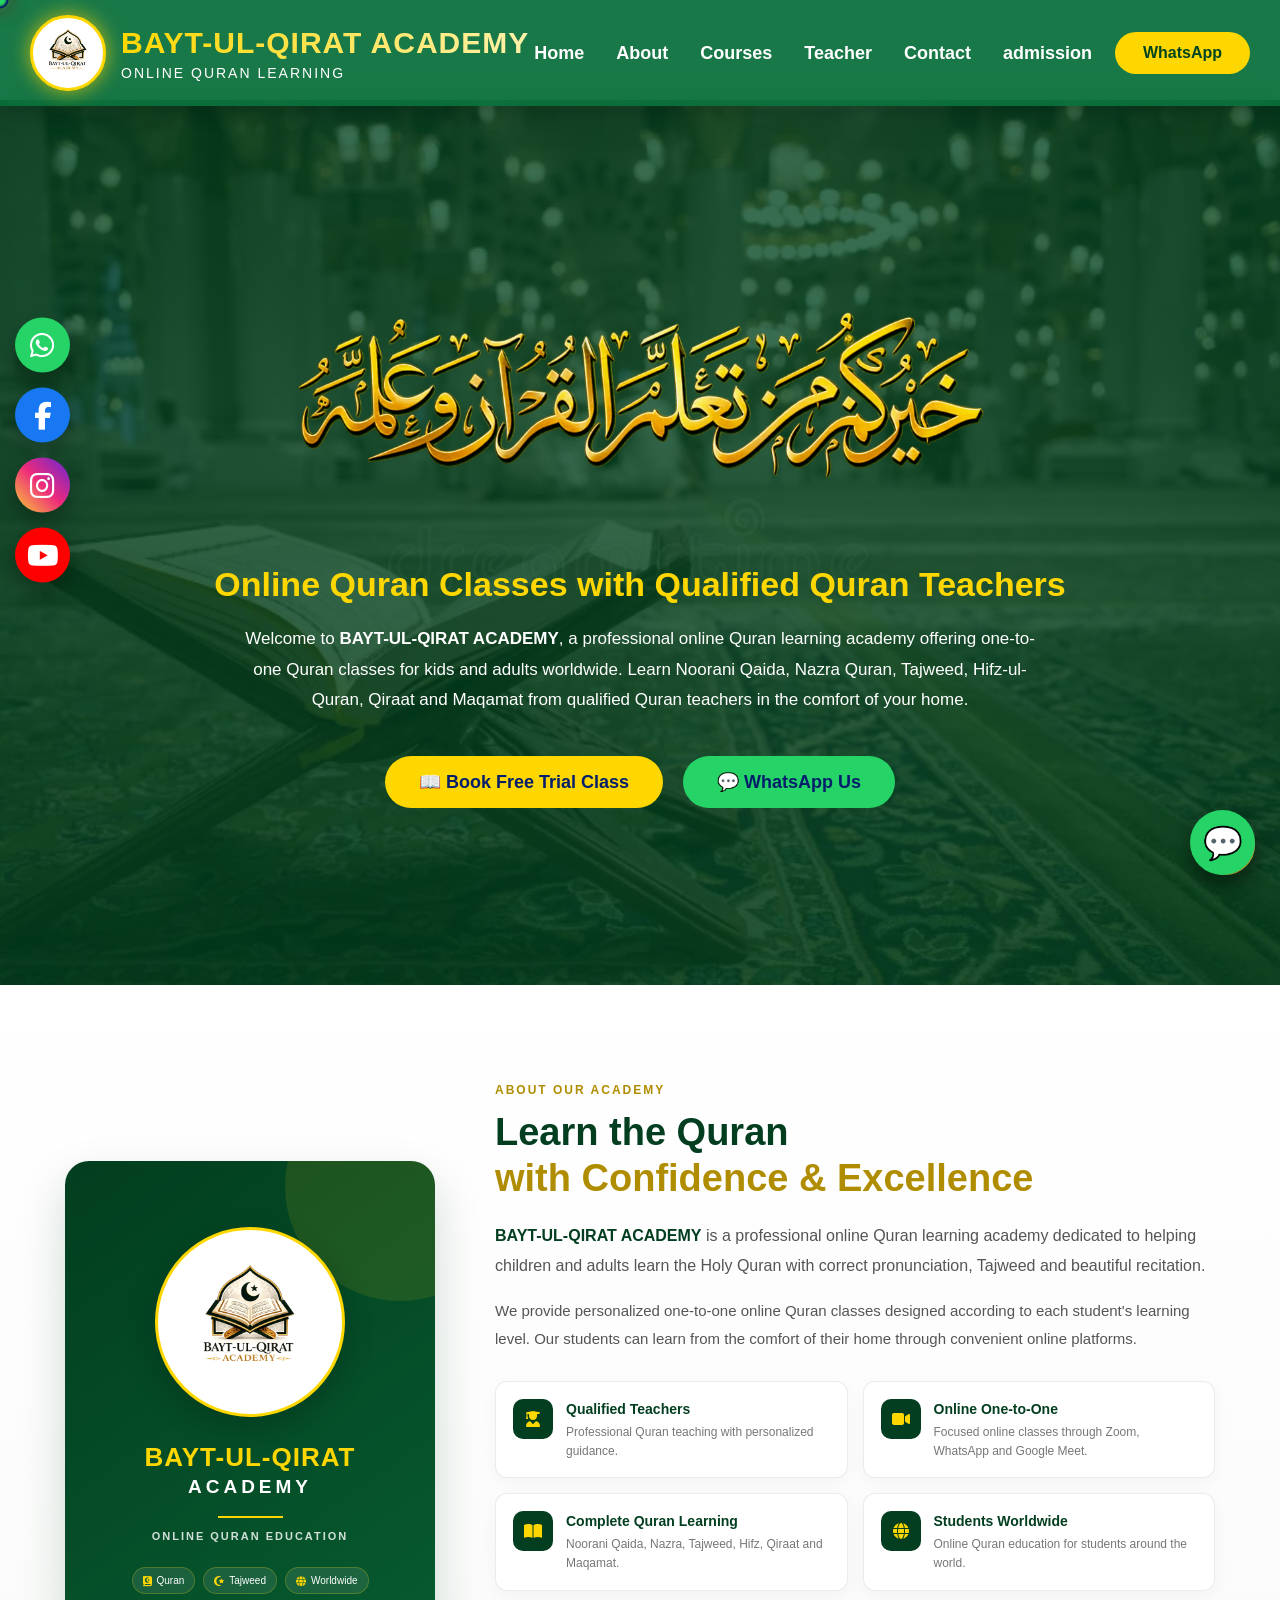
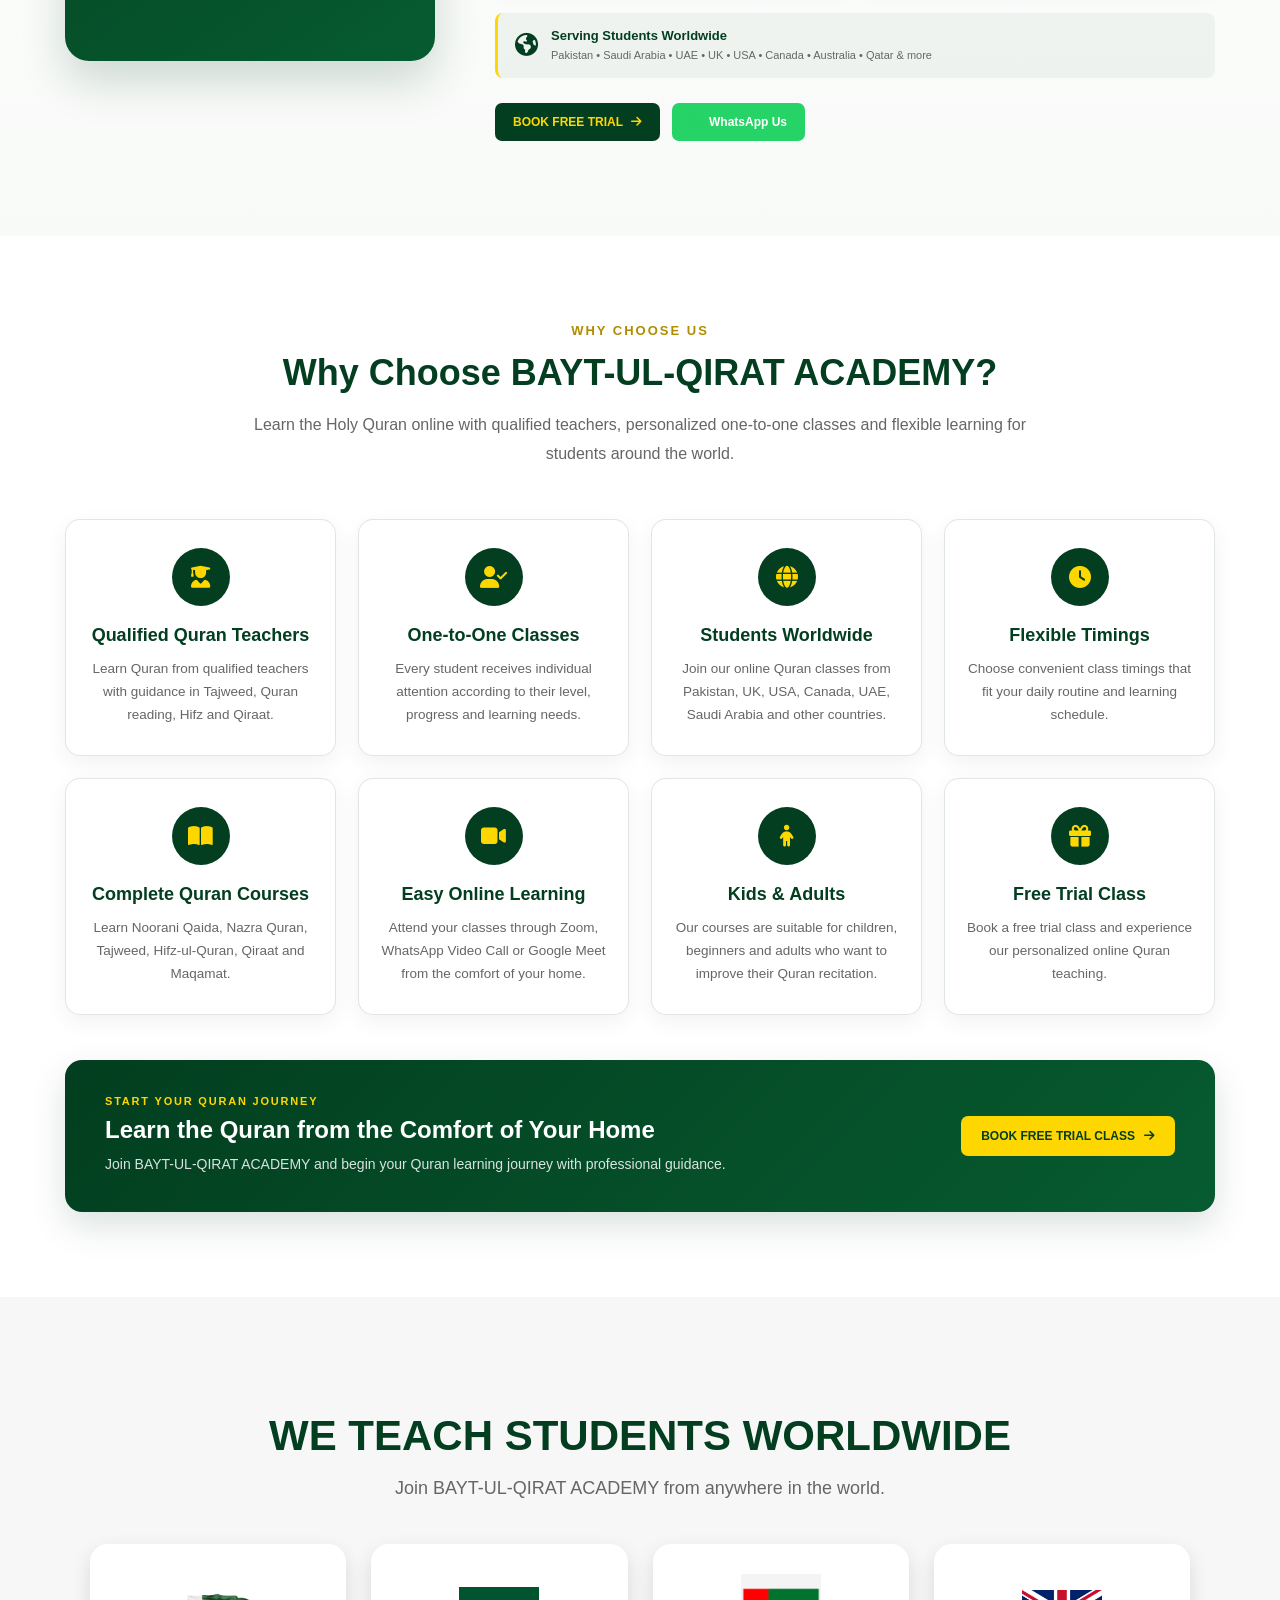
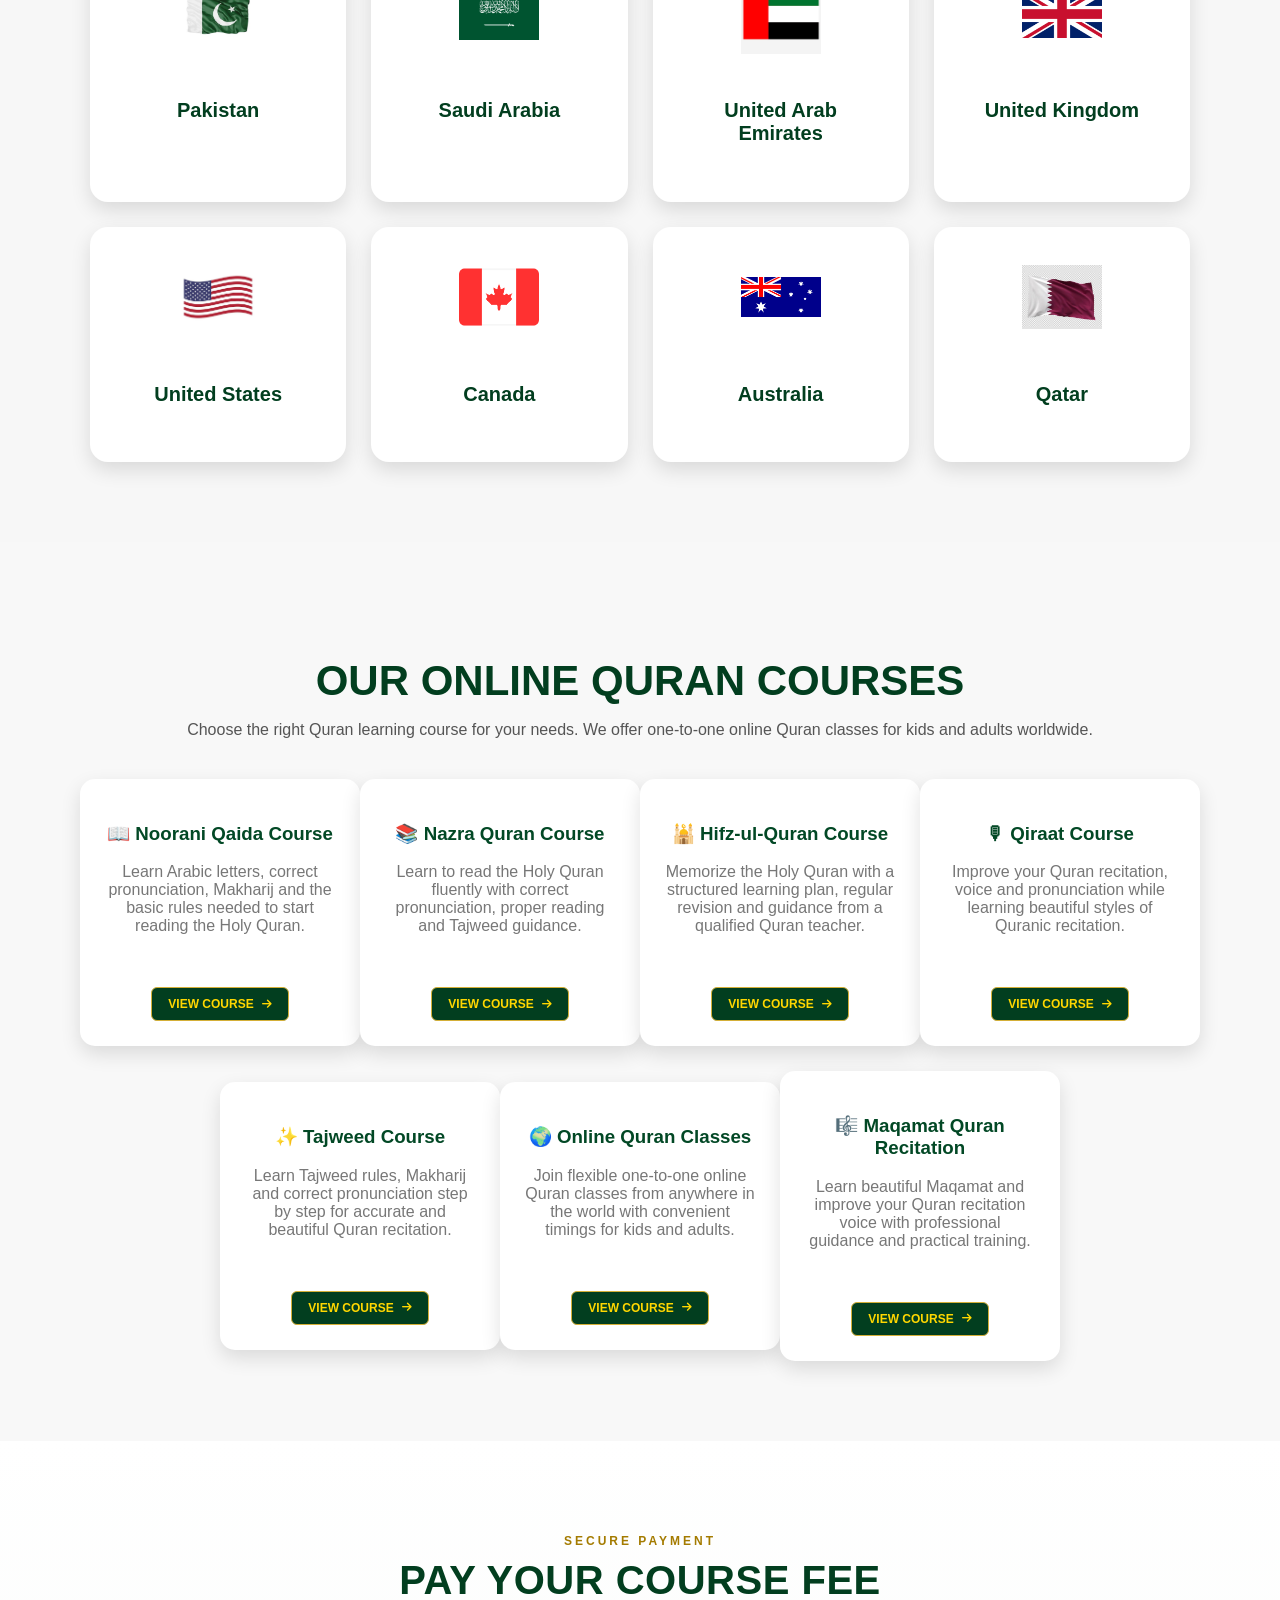
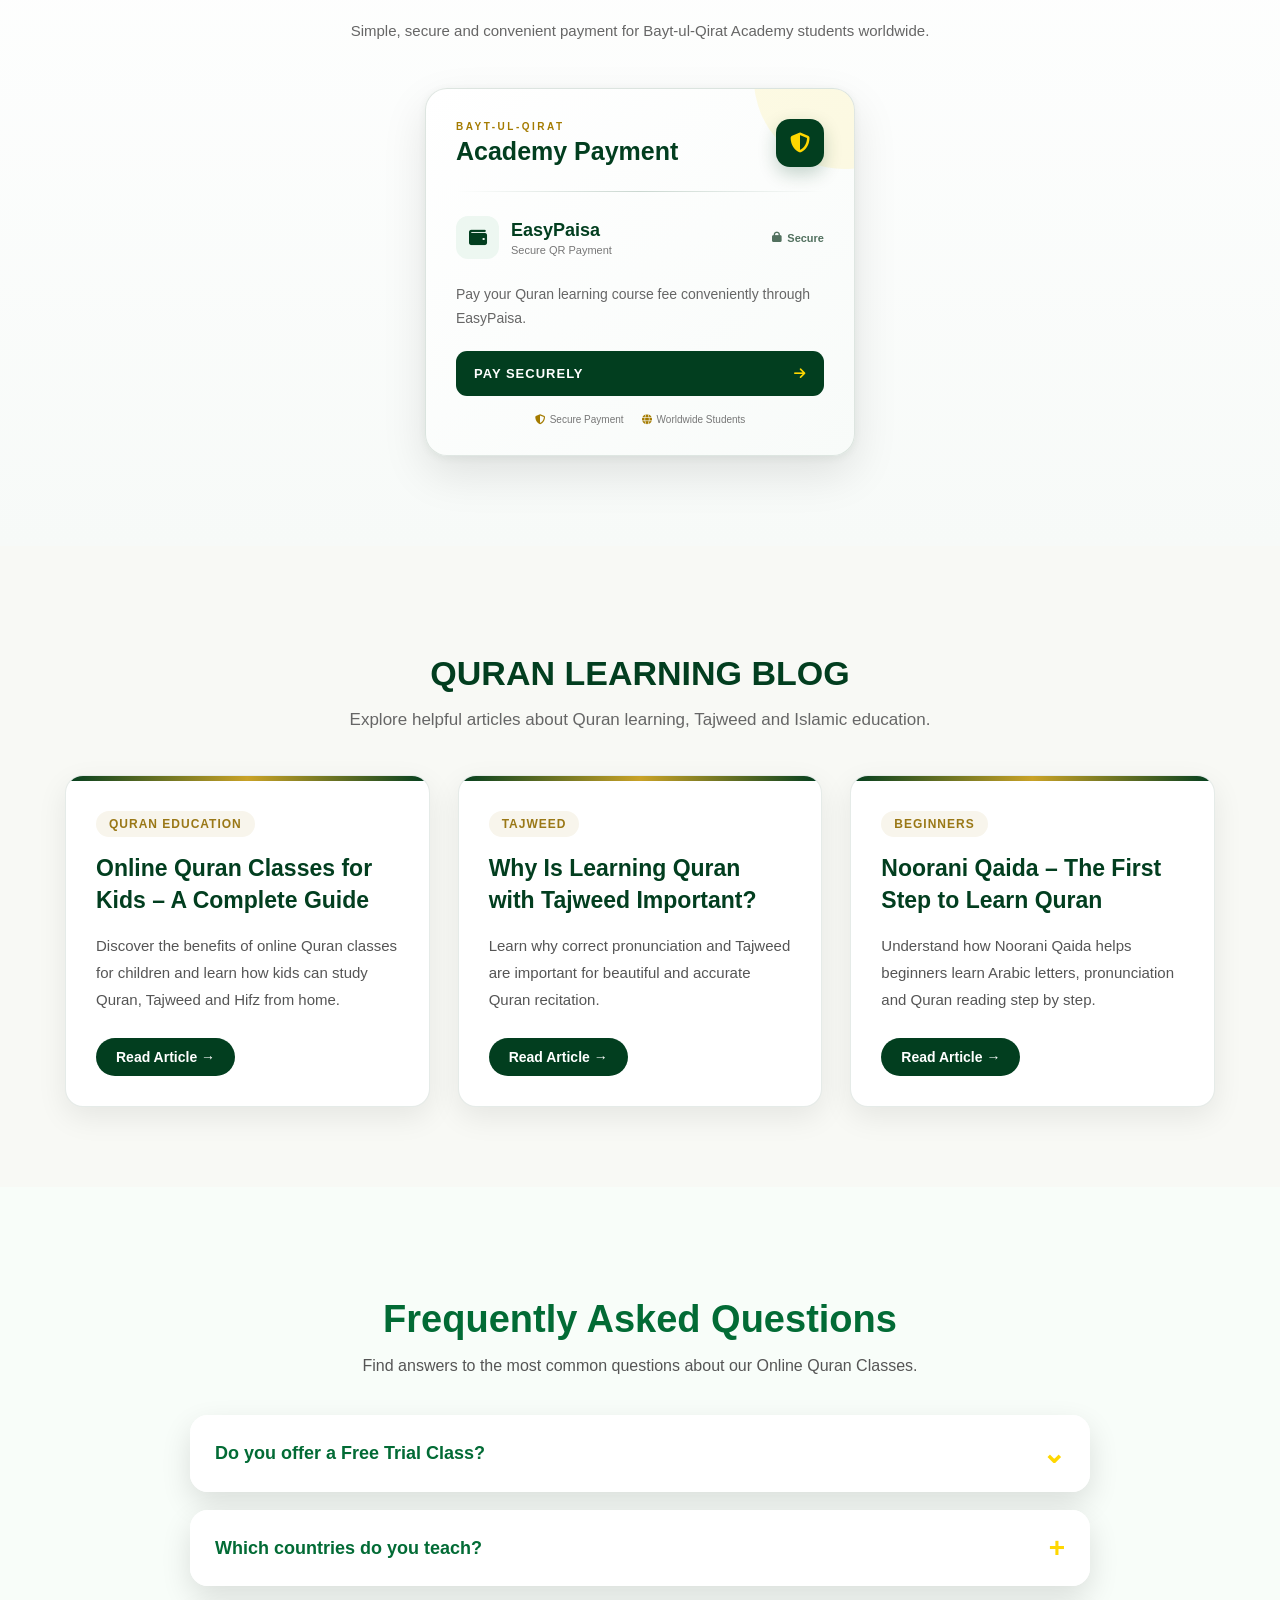
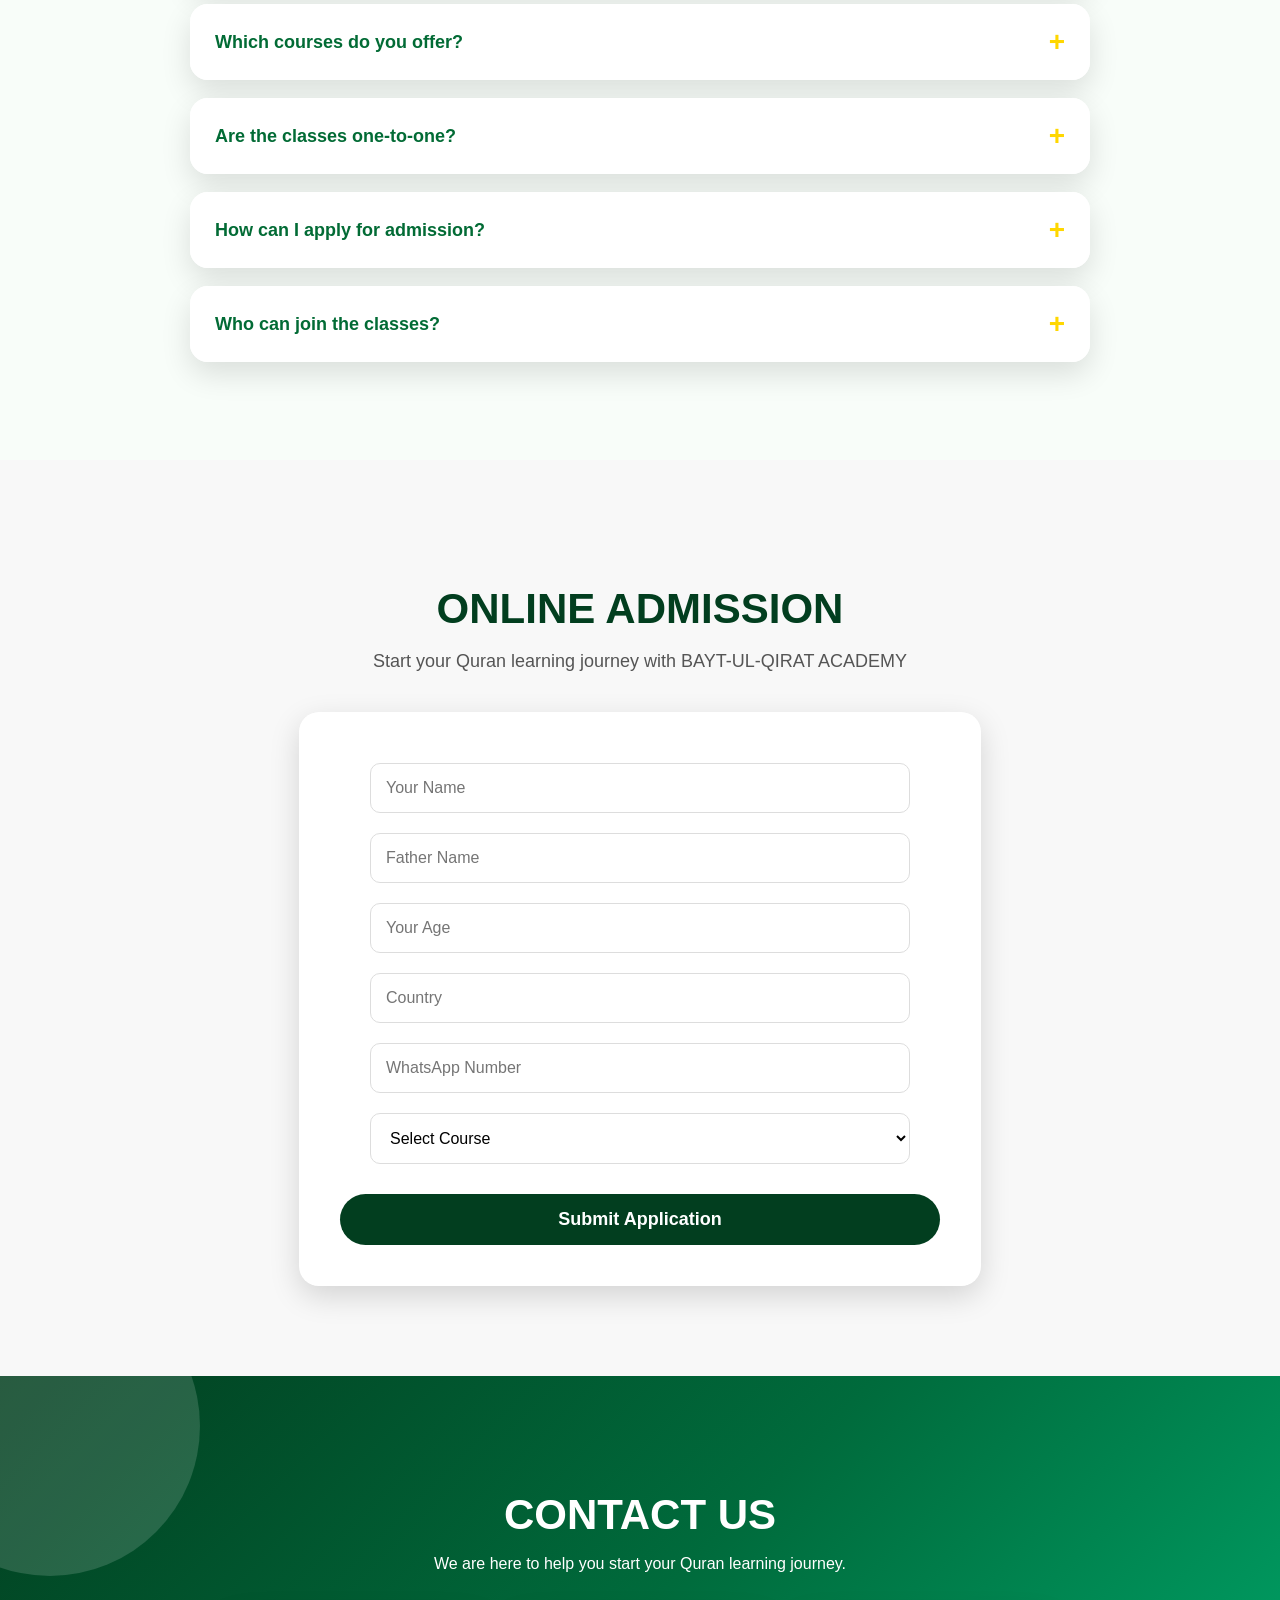
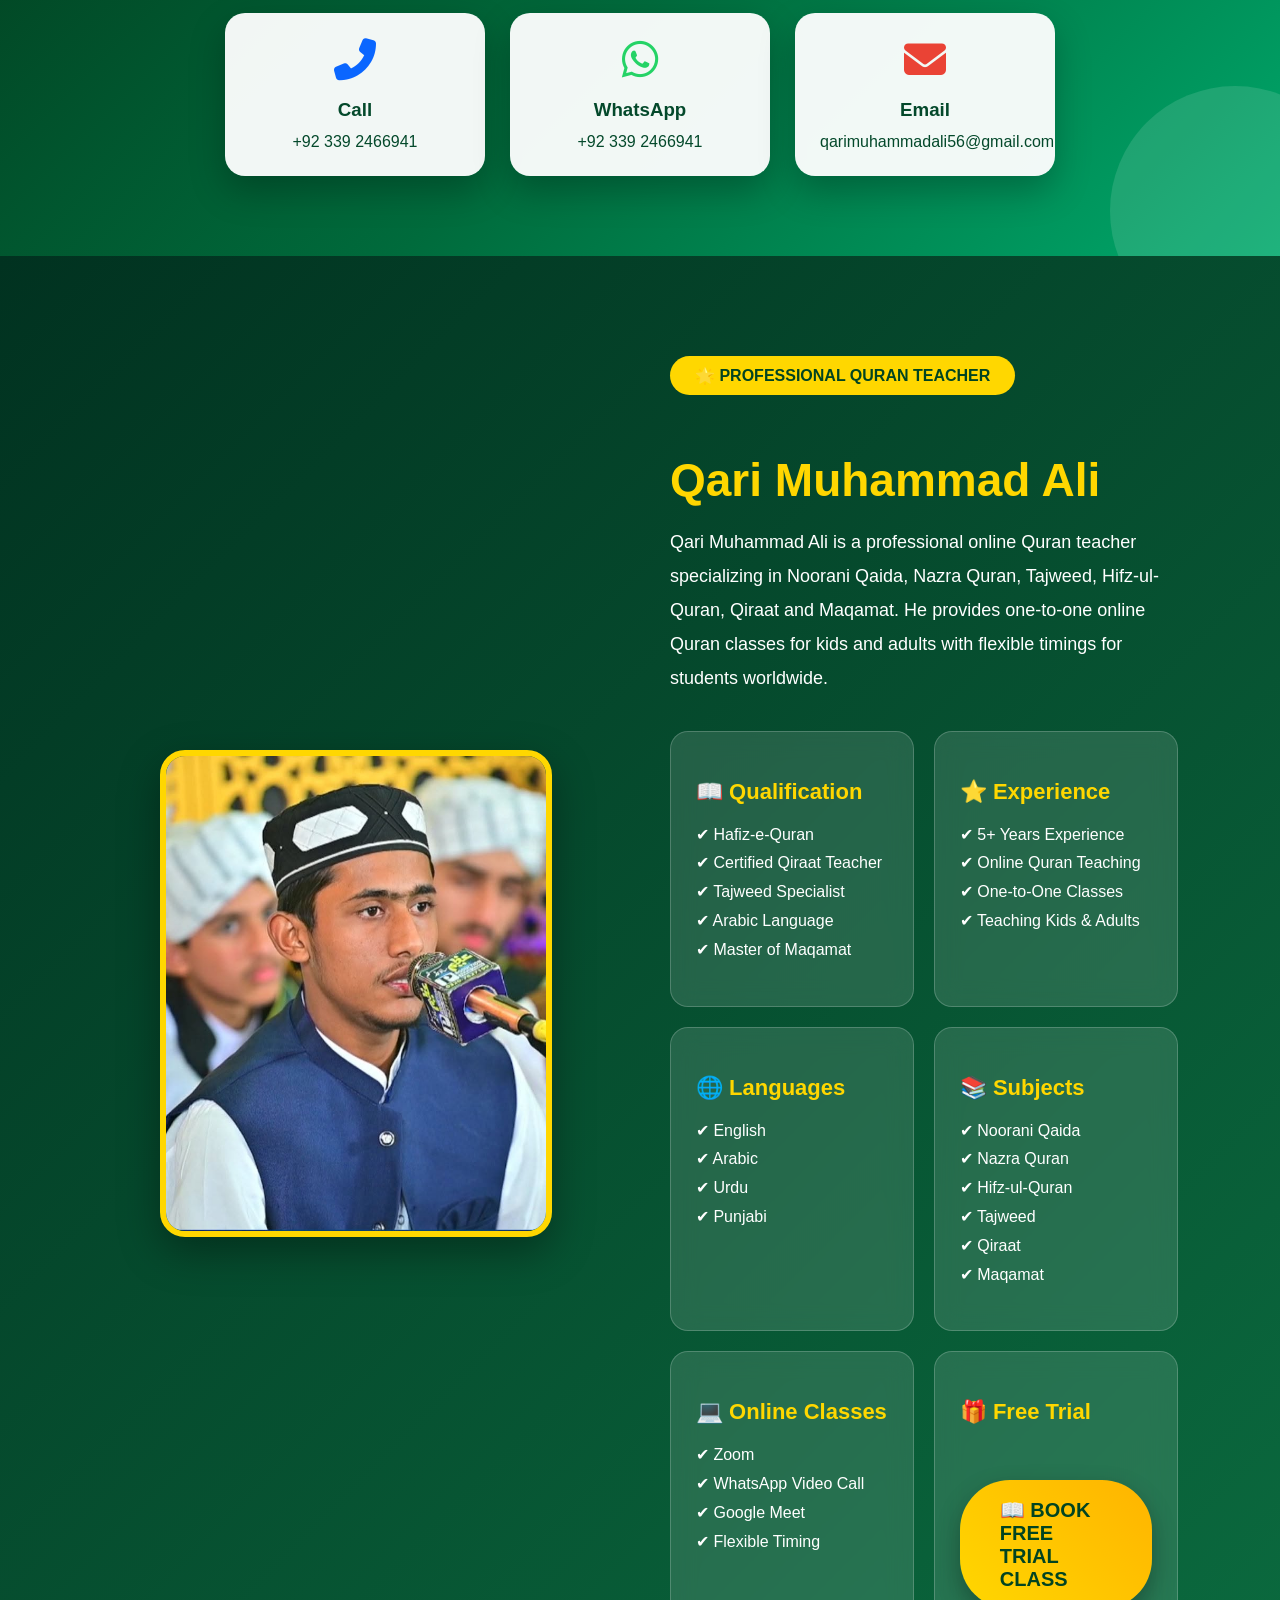
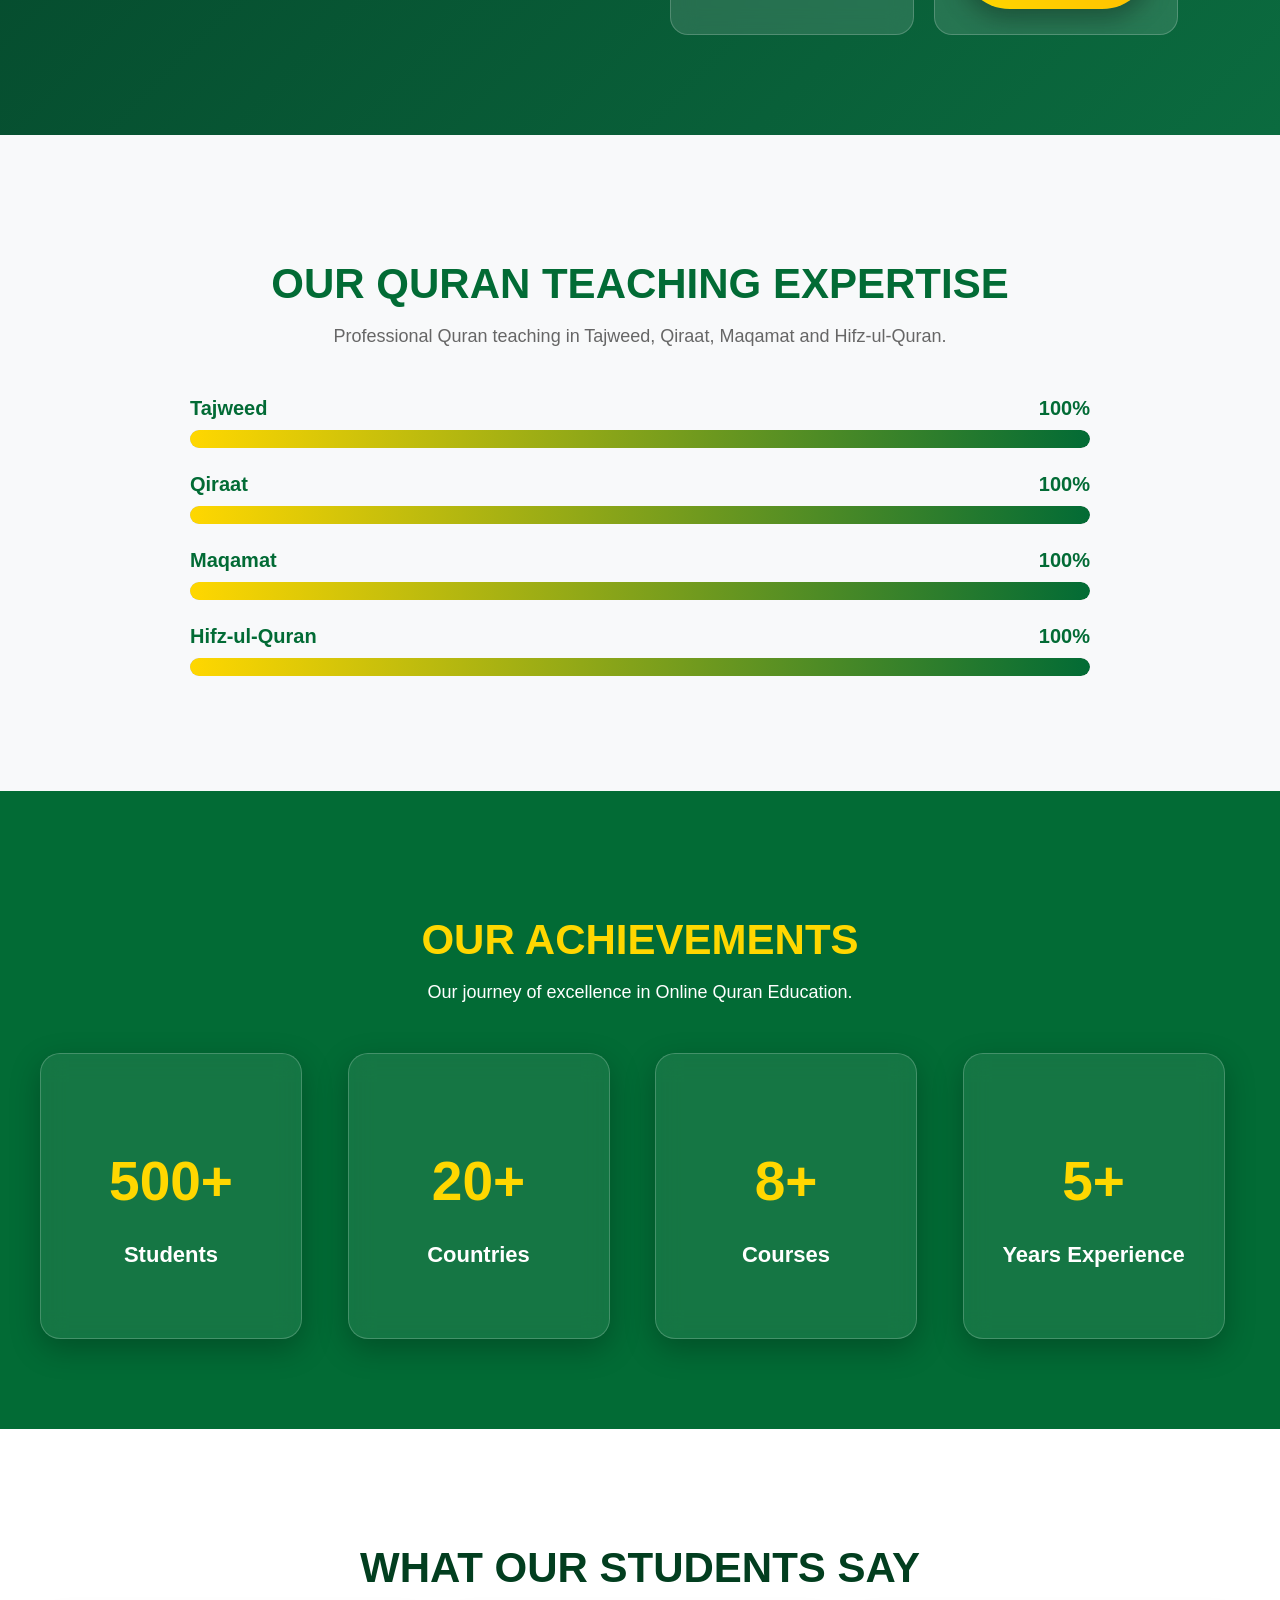
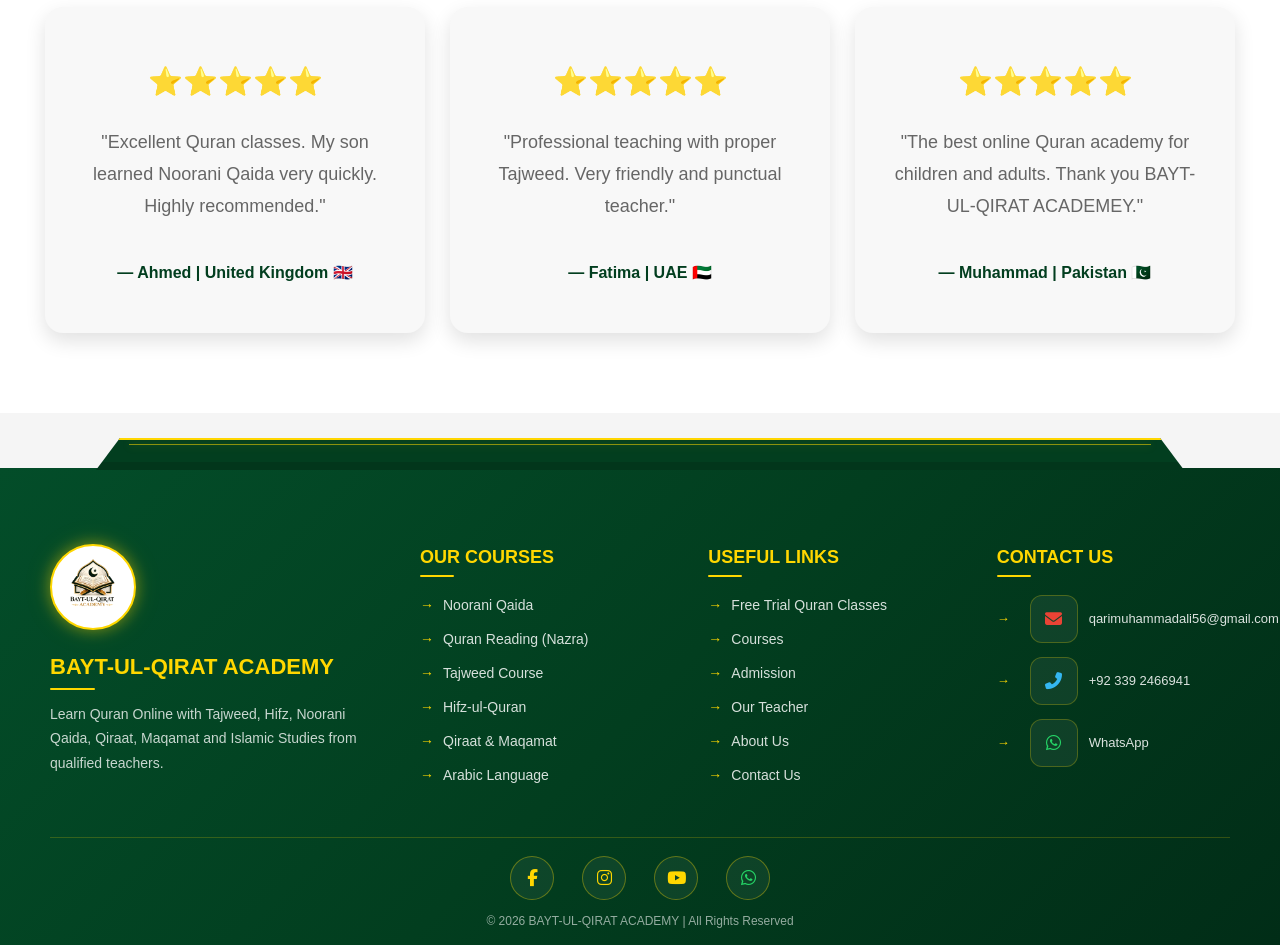
==== commit 6f956468: "Update website" ====
--- a/index.html
+++ b/index.html
@@ -432,38 +432,1648 @@
     </div>
 
 </section>
-<section id="about" class="about">
-
-    <div class="about-container">
-
-        <div class="about-image">
-
-            <img src="image/logo.png" alt="Bayt-ul-Qirat Academy">
-
-        </div>
-
-
-        <div class="about-content">
-
-            <h2>About Bayt-ul-Qirat Academy</h2>
+<!-- =====================================================
+     ABOUT BAYT-UL-QIRAT ACADEMY
+====================================================== -->
+
+<section class="academy-about-premium" id="about">
+
+    <div class="academy-about-wrapper">
+
+
+        <!-- =========================
+             LEFT PROFILE
+        ========================== -->
+
+        <div class="academy-about-profile">
+
+            <div class="academy-about-glow"></div>
+
+            <div class="academy-about-logo">
+
+                <img
+                    src="image/logo.png"
+                    alt="BAYT-UL-QIRAT ACADEMY Logo"
+                >
+
+            </div>
+
+            <h2>
+                BAYT-UL-QIRAT
+            </h2>
+
+            <h3>
+                ACADEMY
+            </h3>
+
+            <div class="academy-about-line"></div>
+
+            <p class="academy-about-profile-text">
+                ONLINE QURAN EDUCATION
+            </p>
+
+            <div class="academy-about-badges">
+
+                <span>
+                    <i class="fas fa-book-quran"></i>
+                    Quran
+                </span>
+
+                <span>
+                    <i class="fas fa-star-and-crescent"></i>
+                    Tajweed
+                </span>
+
+                <span>
+                    <i class="fas fa-globe"></i>
+                    Worldwide
+                </span>
+
+            </div>
+
+        </div>
+
+
+        <!-- =========================
+             RIGHT CONTENT
+        ========================== -->
+
+        <div class="academy-about-content">
+
+            <span class="academy-about-tag">
+                ABOUT OUR ACADEMY
+            </span>
+
+            <h2>
+                Learn the Quran
+                <span>with Confidence &amp; Excellence</span>
+            </h2>
+
+            <p class="academy-about-lead">
+
+                <strong>BAYT-UL-QIRAT ACADEMY</strong> is a professional
+                online Quran learning academy dedicated to helping
+                children and adults learn the Holy Quran with correct
+                pronunciation, Tajweed and beautiful recitation.
+
+            </p>
+
 
             <p>
-            Bayt-ul-Qirat Academy provides online Quran education
-            with expert teachers. Learn Quran with Tajweed, Hifz,
-            Nazra and Qirat from the comfort of your home.
+
+                We provide personalized one-to-one online Quran classes
+                designed according to each student's learning level.
+                Our students can learn from the comfort of their home
+                through convenient online platforms.
+
             </p>
 
+
+            <!-- Academy Features -->
+
+            <div class="academy-about-features">
+
+                <div class="academy-about-feature">
+
+                    <div class="academy-about-feature-icon">
+                        <i class="fas fa-user-graduate"></i>
+                    </div>
+
+                    <div>
+                        <h3>
+                            Qualified Teachers
+                        </h3>
+
+                        <p>
+                            Professional Quran teaching with
+                            personalized guidance.
+                        </p>
+                    </div>
+
+                </div>
+
+
+                <div class="academy-about-feature">
+
+                    <div class="academy-about-feature-icon">
+                        <i class="fas fa-video"></i>
+                    </div>
+
+                    <div>
+                        <h3>
+                            Online One-to-One
+                        </h3>
+
+                        <p>
+                            Focused online classes through
+                            Zoom, WhatsApp and Google Meet.
+                        </p>
+                    </div>
+
+                </div>
+
+
+                <div class="academy-about-feature">
+
+                    <div class="academy-about-feature-icon">
+                        <i class="fas fa-book-open"></i>
+                    </div>
+
+                    <div>
+                        <h3>
+                            Complete Quran Learning
+                        </h3>
+
+                        <p>
+                            Noorani Qaida, Nazra, Tajweed,
+                            Hifz, Qiraat and Maqamat.
+                        </p>
+                    </div>
+
+                </div>
+
+
+                <div class="academy-about-feature">
+
+                    <div class="academy-about-feature-icon">
+                        <i class="fas fa-globe"></i>
+                    </div>
+
+                    <div>
+                        <h3>
+                            Students Worldwide
+                        </h3>
+
+                        <p>
+                            Online Quran education for
+                            students around the world.
+                        </p>
+                    </div>
+
+                </div>
+
+            </div>
+
+
+            <!-- Countries -->
+
+            <div class="academy-about-world">
+
+                <div class="academy-about-world-icon">
+                    <i class="fas fa-earth-americas"></i>
+                </div>
+
+                <div>
+
+                    <strong>
+                        Serving Students Worldwide
+                    </strong>
+
+                    <p>
+                        Pakistan • Saudi Arabia • UAE • UK • USA •
+                        Canada • Australia • Qatar &amp; more
+                    </p>
+
+                </div>
+
+            </div>
+
+
+            <!-- CTA -->
+
+            <div class="academy-about-actions">
+
+                <a
+                    href="#admission"
+                    class="academy-about-btn">
+
+                    BOOK FREE TRIAL
+
+                    <i class="fas fa-arrow-right"></i>
+
+                </a>
+
+                <a
+                    href="https://wa.me/923392466941"
+                    target="_blank"
+                    rel="noopener noreferrer"
+                    class="academy-about-whatsapp">
+
+                    <i class="fab fa-whatsapp"></i>
+
+                    WhatsApp Us
+
+                </a>
+
+            </div>
+
+        </div>
+
+    </div>
+
+</section>
+
+
+<!-- =====================================================
+     ABOUT SECTION CSS
+====================================================== -->
+
+<style>
+
+/* =========================
+   MAIN SECTION
+========================= */
+
+.academy-about-premium {
+
+    width: 100%;
+
+    padding: 95px 20px;
+
+    background:
+        linear-gradient(
+            180deg,
+            #ffffff 0%,
+            #f8faf8 100%
+        );
+
+    box-sizing: border-box;
+
+}
+
+
+.academy-about-wrapper {
+
+    width: 100%;
+
+    max-width: 1150px;
+
+    margin: 0 auto;
+
+    display: grid;
+
+    grid-template-columns: 370px minmax(0, 1fr);
+
+    gap: 60px;
+
+    align-items: center;
+
+    box-sizing: border-box;
+
+}
+
+
+/* =========================
+   LEFT PROFILE
+========================= */
+
+.academy-about-profile {
+
+    position: relative;
+
+    min-height: 500px;
+
+    padding: 45px 25px;
+
+    display: flex;
+
+    flex-direction: column;
+
+    align-items: center;
+
+    justify-content: center;
+
+    text-align: center;
+
+    overflow: hidden;
+
+    background:
+        linear-gradient(
+            145deg,
+            #023e1f,
+            #075b30
+        );
+
+    border-radius: 24px;
+
+    box-shadow:
+        0 20px 45px rgba(2, 62, 31, 0.18);
+
+    box-sizing: border-box;
+
+}
+
+
+.academy-about-glow {
+
+    position: absolute;
+
+    width: 230px;
+
+    height: 230px;
+
+    top: -90px;
+
+    right: -80px;
+
+    border-radius: 50%;
+
+    background: rgba(255, 215, 0, 0.10);
+
+}
+
+
+.academy-about-logo {
+
+    position: relative;
+
+    width: 190px;
+
+    height: 190px;
+
+    padding: 8px;
+
+    background: #ffffff;
+
+    border: 3px solid #FFD700;
+
+    border-radius: 50%;
+
+    box-shadow:
+        0 10px 30px rgba(0, 0, 0, 0.20);
+
+    box-sizing: border-box;
+
+}
+
+
+.academy-about-logo img {
+
+    width: 100%;
+
+    height: 100%;
+
+    object-fit: contain;
+
+    border-radius: 50%;
+
+}
+
+
+.academy-about-profile h2 {
+
+    position: relative;
+
+    margin: 25px 0 0;
+
+    color: #FFD700;
+
+    font-size: 26px;
+
+    line-height: 1.2;
+
+    font-weight: 800;
+
+    letter-spacing: 1px;
+
+}
+
+
+.academy-about-profile h3 {
+
+    position: relative;
+
+    margin: 3px 0 0;
+
+    color: #ffffff;
+
+    font-size: 19px;
+
+    letter-spacing: 4px;
+
+    font-weight: 700;
+
+}
+
+
+.academy-about-line {
+
+    width: 65px;
+
+    height: 2px;
+
+    margin: 18px 0 12px;
+
+    background: #FFD700;
+
+}
+
+
+.academy-about-profile-text {
+
+    position: relative;
+
+    margin: 0;
+
+    color: rgba(255,255,255,0.82);
+
+    font-size: 11px;
+
+    font-weight: 700;
+
+    letter-spacing: 2px;
+
+}
+
+
+/* =========================
+   BADGES
+========================= */
+
+.academy-about-badges {
+
+    position: relative;
+
+    display: flex;
+
+    flex-wrap: wrap;
+
+    justify-content: center;
+
+    gap: 8px;
+
+    margin-top: 25px;
+
+}
+
+
+.academy-about-badges span {
+
+    display: flex;
+
+    align-items: center;
+
+    gap: 5px;
+
+    padding: 7px 10px;
+
+    color: #ffffff;
+
+    background: rgba(255,255,255,0.09);
+
+    border: 1px solid rgba(255,215,0,0.22);
+
+    border-radius: 20px;
+
+    font-size: 10px;
+
+}
+
+
+.academy-about-badges i {
+
+    color: #FFD700;
+
+}
+
+
+/* =========================
+   RIGHT CONTENT
+========================= */
+
+.academy-about-content {
+
+    min-width: 0;
+
+}
+
+
+.academy-about-tag {
+
+    display: inline-block;
+
+    margin-bottom: 13px;
+
+    color: #b08d00;
+
+    font-size: 12px;
+
+    font-weight: 800;
+
+    letter-spacing: 2px;
+
+}
+
+
+.academy-about-content > h2 {
+
+    margin: 0 0 20px;
+
+    color: #023e1f;
+
+    font-size: 38px;
+
+    line-height: 1.2;
+
+    font-weight: 800;
+
+}
+
+
+.academy-about-content > h2 span {
+
+    display: block;
+
+    color: #b08d00;
+
+}
+
+
+.academy-about-content > p {
+
+    margin: 0 0 17px;
+
+    color: #555;
+
+    font-size: 15px;
+
+    line-height: 1.85;
+
+}
+
+
+.academy-about-lead {
+
+    font-size: 16px !important;
+
+}
+
+
+.academy-about-lead strong {
+
+    color: #023e1f;
+
+}
+
+
+/* =========================
+   FEATURES
+========================= */
+
+.academy-about-features {
+
+    display: grid;
+
+    grid-template-columns: repeat(2, minmax(0, 1fr));
+
+    gap: 15px;
+
+    margin-top: 28px;
+
+}
+
+
+.academy-about-feature {
+
+    display: flex;
+
+    align-items: flex-start;
+
+    gap: 13px;
+
+    padding: 17px;
+
+    background: #ffffff;
+
+    border: 1px solid rgba(2,62,31,0.09);
+
+    border-radius: 12px;
+
+    box-shadow: 0 5px 18px rgba(0,0,0,0.035);
+
+    transition: 0.3s ease;
+
+}
+
+
+.academy-about-feature:hover {
+
+    transform: translateY(-4px);
+
+    border-color: rgba(2,62,31,0.20);
+
+    box-shadow: 0 10px 25px rgba(2,62,31,0.08);
+
+}
+
+
+.academy-about-feature-icon {
+
+    flex-shrink: 0;
+
+    width: 40px;
+
+    height: 40px;
+
+    display: flex;
+
+    align-items: center;
+
+    justify-content: center;
+
+    border-radius: 10px;
+
+    background: #023e1f;
+
+    color: #FFD700;
+
+    font-size: 16px;
+
+}
+
+
+.academy-about-feature h3 {
+
+    margin: 1px 0 5px;
+
+    color: #023e1f;
+
+    font-size: 14px;
+
+    line-height: 1.3;
+
+}
+
+
+.academy-about-feature p {
+
+    margin: 0;
+
+    color: #777;
+
+    font-size: 12px;
+
+    line-height: 1.55;
+
+}
+
+
+/* =========================
+   WORLDWIDE
+========================= */
+
+.academy-about-world {
+
+    margin-top: 22px;
+
+    padding: 15px 17px;
+
+    display: flex;
+
+    align-items: center;
+
+    gap: 13px;
+
+    background: rgba(2,62,31,0.045);
+
+    border-left: 3px solid #FFD700;
+
+    border-radius: 8px;
+
+}
+
+
+.academy-about-world-icon {
+
+    flex-shrink: 0;
+
+    color: #023e1f;
+
+    font-size: 23px;
+
+}
+
+
+.academy-about-world strong {
+
+    display: block;
+
+    margin-bottom: 4px;
+
+    color: #023e1f;
+
+    font-size: 13px;
+
+}
+
+
+.academy-about-world p {
+
+    margin: 0;
+
+    color: #666;
+
+    font-size: 11px;
+
+    line-height: 1.5;
+
+}
+
+
+/* =========================
+   BUTTONS
+========================= */
+
+.academy-about-actions {
+
+    display: flex;
+
+    align-items: center;
+
+    gap: 12px;
+
+    margin-top: 25px;
+
+}
+
+
+.academy-about-btn,
+.academy-about-whatsapp {
+
+    display: inline-flex;
+
+    align-items: center;
+
+    justify-content: center;
+
+    gap: 8px;
+
+    padding: 12px 18px;
+
+    border-radius: 7px;
+
+    text-decoration: none;
+
+    font-size: 12px;
+
+    font-weight: 800;
+
+    transition: 0.3s ease;
+
+}
+
+
+.academy-about-btn {
+
+    background: #023e1f;
+
+    color: #FFD700;
+
+}
+
+
+.academy-about-btn:hover {
+
+    background: #075b30;
+
+    transform: translateY(-2px);
+
+}
+
+
+.academy-about-whatsapp {
+
+    background: #25D366;
+
+    color: #ffffff;
+
+}
+
+
+.academy-about-whatsapp:hover {
+
+    transform: translateY(-2px);
+
+    opacity: 0.9;
+
+}
+
+
+/* =========================
+   TABLET
+========================= */
+
+@media (max-width: 950px) {
+
+    .academy-about-wrapper {
+
+        grid-template-columns: 300px minmax(0, 1fr);
+
+        gap: 35px;
+
+    }
+
+
+    .academy-about-profile {
+
+        min-height: 460px;
+
+    }
+
+
+    .academy-about-logo {
+
+        width: 160px;
+
+        height: 160px;
+
+    }
+
+
+    .academy-about-content > h2 {
+
+        font-size: 32px;
+
+    }
+
+}
+
+
+/* =========================
+   MOBILE
+========================= */
+
+@media (max-width: 700px) {
+
+    .academy-about-premium {
+
+        padding: 65px 15px;
+
+    }
+
+
+    .academy-about-wrapper {
+
+        grid-template-columns: 1fr;
+
+        gap: 35px;
+
+    }
+
+
+    .academy-about-profile {
+
+        min-height: auto;
+
+        padding: 40px 20px;
+
+    }
+
+
+    .academy-about-logo {
+
+        width: 165px;
+
+        height: 165px;
+
+    }
+
+
+    .academy-about-content {
+
+        text-align: left;
+
+    }
+
+
+    .academy-about-content > h2 {
+
+        font-size: 29px;
+
+    }
+
+
+    .academy-about-content > p {
+
+        font-size: 14px;
+
+    }
+
+
+    .academy-about-features {
+
+        grid-template-columns: 1fr;
+
+    }
+
+
+    .academy-about-actions {
+
+        flex-direction: column;
+
+        align-items: stretch;
+
+    }
+
+
+    .academy-about-btn,
+    .academy-about-whatsapp {
+
+        width: 100%;
+
+        box-sizing: border-box;
+
+    }
+
+}
+
+</style>
+<!-- =====================================================
+     WHY CHOOSE US
+====================================================== -->
+
+<section class="why-section" id="why-choose-us">
+
+    <div class="why-section-inner">
+
+        <!-- Heading -->
+        <div class="why-section-heading">
+
+            <span class="why-section-tag">
+                WHY CHOOSE US
+            </span>
+
+            <h2>
+                Why Choose BAYT-UL-QIRAT ACADEMY?
+            </h2>
+
             <p>
-Our online Quran academy proudly teaches students from Pakistan, Saudi Arabia, UAE, United Kingdom, United States, Canada, Australia and many other countries. We are committed to providing quality Islamic education through personalized online Quran classes.
-</p>
+                Learn the Holy Quran online with qualified teachers,
+                personalized one-to-one classes and flexible learning
+                for students around the world.
+            </p>
+
+        </div>
+
+
+        <!-- Features -->
+        <div class="why-feature-grid">
+
+
+            <!-- Card 1 -->
+            <div class="why-feature-card">
+
+                <div class="why-feature-icon">
+                    <i class="fas fa-user-graduate"></i>
+                </div>
+
+                <h3>
+                    Qualified Quran Teachers
+                </h3>
+
+                <p>
+                    Learn Quran from qualified teachers with guidance
+                    in Tajweed, Quran reading, Hifz and Qiraat.
+                </p>
+
+            </div>
+
+
+            <!-- Card 2 -->
+            <div class="why-feature-card">
+
+                <div class="why-feature-icon">
+                    <i class="fas fa-user-check"></i>
+                </div>
+
+                <h3>
+                    One-to-One Classes
+                </h3>
+
+                <p>
+                    Every student receives individual attention
+                    according to their level, progress and learning needs.
+                </p>
+
+            </div>
+
+
+            <!-- Card 3 -->
+            <div class="why-feature-card">
+
+                <div class="why-feature-icon">
+                    <i class="fas fa-globe"></i>
+                </div>
+
+                <h3>
+                    Students Worldwide
+                </h3>
+
+                <p>
+                    Join our online Quran classes from Pakistan,
+                    UK, USA, Canada, UAE, Saudi Arabia and other countries.
+                </p>
+
+            </div>
+
+
+            <!-- Card 4 -->
+            <div class="why-feature-card">
+
+                <div class="why-feature-icon">
+                    <i class="fas fa-clock"></i>
+                </div>
+
+                <h3>
+                    Flexible Timings
+                </h3>
+
+                <p>
+                    Choose convenient class timings that fit your
+                    daily routine and learning schedule.
+                </p>
+
+            </div>
+
+
+            <!-- Card 5 -->
+            <div class="why-feature-card">
+
+                <div class="why-feature-icon">
+                    <i class="fas fa-book-open"></i>
+                </div>
+
+                <h3>
+                    Complete Quran Courses
+                </h3>
+
+                <p>
+                    Learn Noorani Qaida, Nazra Quran, Tajweed,
+                    Hifz-ul-Quran, Qiraat and Maqamat.
+                </p>
+
+            </div>
+
+
+            <!-- Card 6 -->
+            <div class="why-feature-card">
+
+                <div class="why-feature-icon">
+                    <i class="fas fa-video"></i>
+                </div>
+
+                <h3>
+                    Easy Online Learning
+                </h3>
+
+                <p>
+                    Attend your classes through Zoom, WhatsApp Video
+                    Call or Google Meet from the comfort of your home.
+                </p>
+
+            </div>
+
+
+            <!-- Card 7 -->
+            <div class="why-feature-card">
+
+                <div class="why-feature-icon">
+                    <i class="fas fa-child"></i>
+                </div>
+
+                <h3>
+                    Kids &amp; Adults
+                </h3>
+
+                <p>
+                    Our courses are suitable for children, beginners
+                    and adults who want to improve their Quran recitation.
+                </p>
+
+            </div>
+
+
+            <!-- Card 8 -->
+            <div class="why-feature-card">
+
+                <div class="why-feature-icon">
+                    <i class="fas fa-gift"></i>
+                </div>
+
+                <h3>
+                    Free Trial Class
+                </h3>
+
+                <p>
+                    Book a free trial class and experience our
+                    personalized online Quran teaching.
+                </p>
+
+            </div>
+
+        </div>
+
+
+        <!-- CTA -->
+        <div class="why-section-cta">
+
+            <div class="why-cta-content">
+
+                <span>
+                    START YOUR QURAN JOURNEY
+                </span>
+
+                <h3>
+                    Learn the Quran from the Comfort of Your Home
+                </h3>
+
+                <p>
+                    Join BAYT-UL-QIRAT ACADEMY and begin your
+                    Quran learning journey with professional guidance.
+                </p>
+
+            </div>
+
+
+            <a
+                href="#admission"
+                class="why-cta-button">
+
+                BOOK FREE TRIAL CLASS
+
+                <i class="fas fa-arrow-right"></i>
+
+            </a>
+
         </div>
 
     </div>
 
 </section>
-    </div>
-
-</section>
+
+
+<!-- =====================================================
+     WHY CHOOSE US CSS
+====================================================== -->
+
+<style>
+
+.why-section {
+
+    width: 100%;
+
+    padding: 85px 20px;
+
+    background: #ffffff;
+
+    box-sizing: border-box;
+
+}
+
+
+.why-section-inner {
+
+    width: 100%;
+
+    max-width: 1150px;
+
+    margin: 0 auto;
+
+    box-sizing: border-box;
+
+}
+
+
+/* =========================
+   HEADING
+========================= */
+
+.why-section-heading {
+
+    width: 100%;
+
+    max-width: 780px;
+
+    margin: 0 auto 50px;
+
+    text-align: center;
+
+    box-sizing: border-box;
+
+}
+
+
+.why-section-tag {
+
+    display: inline-block;
+
+    margin-bottom: 12px;
+
+    color: #b08d00;
+
+    font-size: 13px;
+
+    font-weight: 800;
+
+    letter-spacing: 2px;
+
+}
+
+
+.why-section-heading h2 {
+
+    margin: 0 0 16px;
+
+    color: #023e1f;
+
+    font-size: 36px;
+
+    line-height: 1.25;
+
+    font-weight: 800;
+
+}
+
+
+.why-section-heading p {
+
+    margin: 0;
+
+    color: #666;
+
+    font-size: 16px;
+
+    line-height: 1.8;
+
+}
+
+
+/* =========================
+   FEATURE GRID
+========================= */
+
+.why-feature-grid {
+
+    width: 100%;
+
+    display: grid;
+
+    grid-template-columns: repeat(4, minmax(0, 1fr));
+
+    gap: 22px;
+
+    box-sizing: border-box;
+
+}
+
+
+/* =========================
+   FEATURE CARD
+========================= */
+
+.why-feature-card {
+
+    width: 100%;
+
+    min-width: 0;
+
+    padding: 28px 20px;
+
+    background: #ffffff;
+
+    border: 1px solid rgba(2, 62, 31, 0.12);
+
+    border-radius: 15px;
+
+    text-align: center;
+
+    box-sizing: border-box;
+
+    box-shadow: 0 7px 22px rgba(0, 0, 0, 0.055);
+
+    transition: all 0.3s ease;
+
+}
+
+
+.why-feature-card:hover {
+
+    transform: translateY(-7px);
+
+    border-color: rgba(2, 62, 31, 0.25);
+
+    box-shadow: 0 14px 30px rgba(2, 62, 31, 0.12);
+
+}
+
+
+/* =========================
+   ICON
+========================= */
+
+.why-feature-icon {
+
+    width: 58px;
+
+    height: 58px;
+
+    margin: 0 auto 17px;
+
+    display: flex;
+
+    align-items: center;
+
+    justify-content: center;
+
+    border-radius: 50%;
+
+    background: #023e1f;
+
+    color: #FFD700;
+
+    font-size: 22px;
+
+    box-sizing: border-box;
+
+}
+
+
+.why-feature-card h3 {
+
+    margin: 0 0 11px;
+
+    color: #023e1f;
+
+    font-size: 18px;
+
+    line-height: 1.35;
+
+    font-weight: 750;
+
+}
+
+
+.why-feature-card p {
+
+    margin: 0;
+
+    color: #666;
+
+    font-size: 13.5px;
+
+    line-height: 1.7;
+
+}
+
+
+/* =========================
+   CTA
+========================= */
+
+.why-section-cta {
+
+    width: 100%;
+
+    margin-top: 45px;
+
+    padding: 35px 40px;
+
+    display: flex;
+
+    align-items: center;
+
+    justify-content: space-between;
+
+    gap: 30px;
+
+    background: linear-gradient(
+        135deg,
+        #023e1f,
+        #075b30
+    );
+
+    border-radius: 17px;
+
+    box-sizing: border-box;
+
+    box-shadow: 0 14px 35px rgba(2, 62, 31, 0.15);
+
+}
+
+
+.why-cta-content {
+
+    flex: 1;
+
+}
+
+
+.why-cta-content span {
+
+    display: block;
+
+    margin-bottom: 7px;
+
+    color: #FFD700;
+
+    font-size: 11px;
+
+    font-weight: 800;
+
+    letter-spacing: 1.8px;
+
+}
+
+
+.why-cta-content h3 {
+
+    margin: 0 0 8px;
+
+    color: #ffffff;
+
+    font-size: 24px;
+
+    line-height: 1.3;
+
+}
+
+
+.why-cta-content p {
+
+    margin: 0;
+
+    color: rgba(255,255,255,0.85);
+
+    font-size: 14px;
+
+    line-height: 1.7;
+
+}
+
+
+.why-cta-button {
+
+    flex-shrink: 0;
+
+    display: inline-flex;
+
+    align-items: center;
+
+    justify-content: center;
+
+    gap: 9px;
+
+    padding: 13px 20px;
+
+    background: #FFD700;
+
+    color: #023e1f;
+
+    text-decoration: none;
+
+    border-radius: 7px;
+
+    font-size: 12px;
+
+    font-weight: 800;
+
+    white-space: nowrap;
+
+    transition: all 0.3s ease;
+
+}
+
+
+.why-cta-button:hover {
+
+    background: #ffffff;
+
+    color: #023e1f;
+
+    transform: translateY(-2px);
+
+}
+
+
+/* =========================
+   TABLET
+========================= */
+
+@media (max-width: 1000px) {
+
+    .why-feature-grid {
+
+        grid-template-columns: repeat(2, minmax(0, 1fr));
+
+    }
+
+}
+
+
+/* =========================
+   MOBILE
+========================= */
+
+@media (max-width: 650px) {
+
+    .why-section {
+
+        padding: 65px 15px;
+
+    }
+
+
+    .why-section-heading {
+
+        margin-bottom: 35px;
+
+    }
+
+
+    .why-section-heading h2 {
+
+        font-size: 28px;
+
+    }
+
+
+    .why-section-heading p {
+
+        font-size: 14px;
+
+        line-height: 1.7;
+
+    }
+
+
+    .why-feature-grid {
+
+        grid-template-columns: 1fr;
+
+        gap: 15px;
+
+    }
+
+
+    .why-feature-card {
+
+        padding: 25px 18px;
+
+    }
+
+
+    .why-feature-card h3 {
+
+        font-size: 18px;
+
+    }
+
+
+    .why-feature-card p {
+
+        font-size: 14px;
+
+    }
+
+
+    .why-section-cta {
+
+        margin-top: 30px;
+
+        padding: 30px 20px;
+
+        flex-direction: column;
+
+        text-align: center;
+
+        gap: 20px;
+
+    }
+
+
+    .why-cta-content h3 {
+
+        font-size: 22px;
+
+    }
+
+
+    .why-cta-content p {
+
+        font-size: 14px;
+
+    }
+
+
+    .why-cta-button {
+
+        width: 100%;
+
+    }
+
+}
+
+</style>
 
 <section class="countries" id="countries">
 
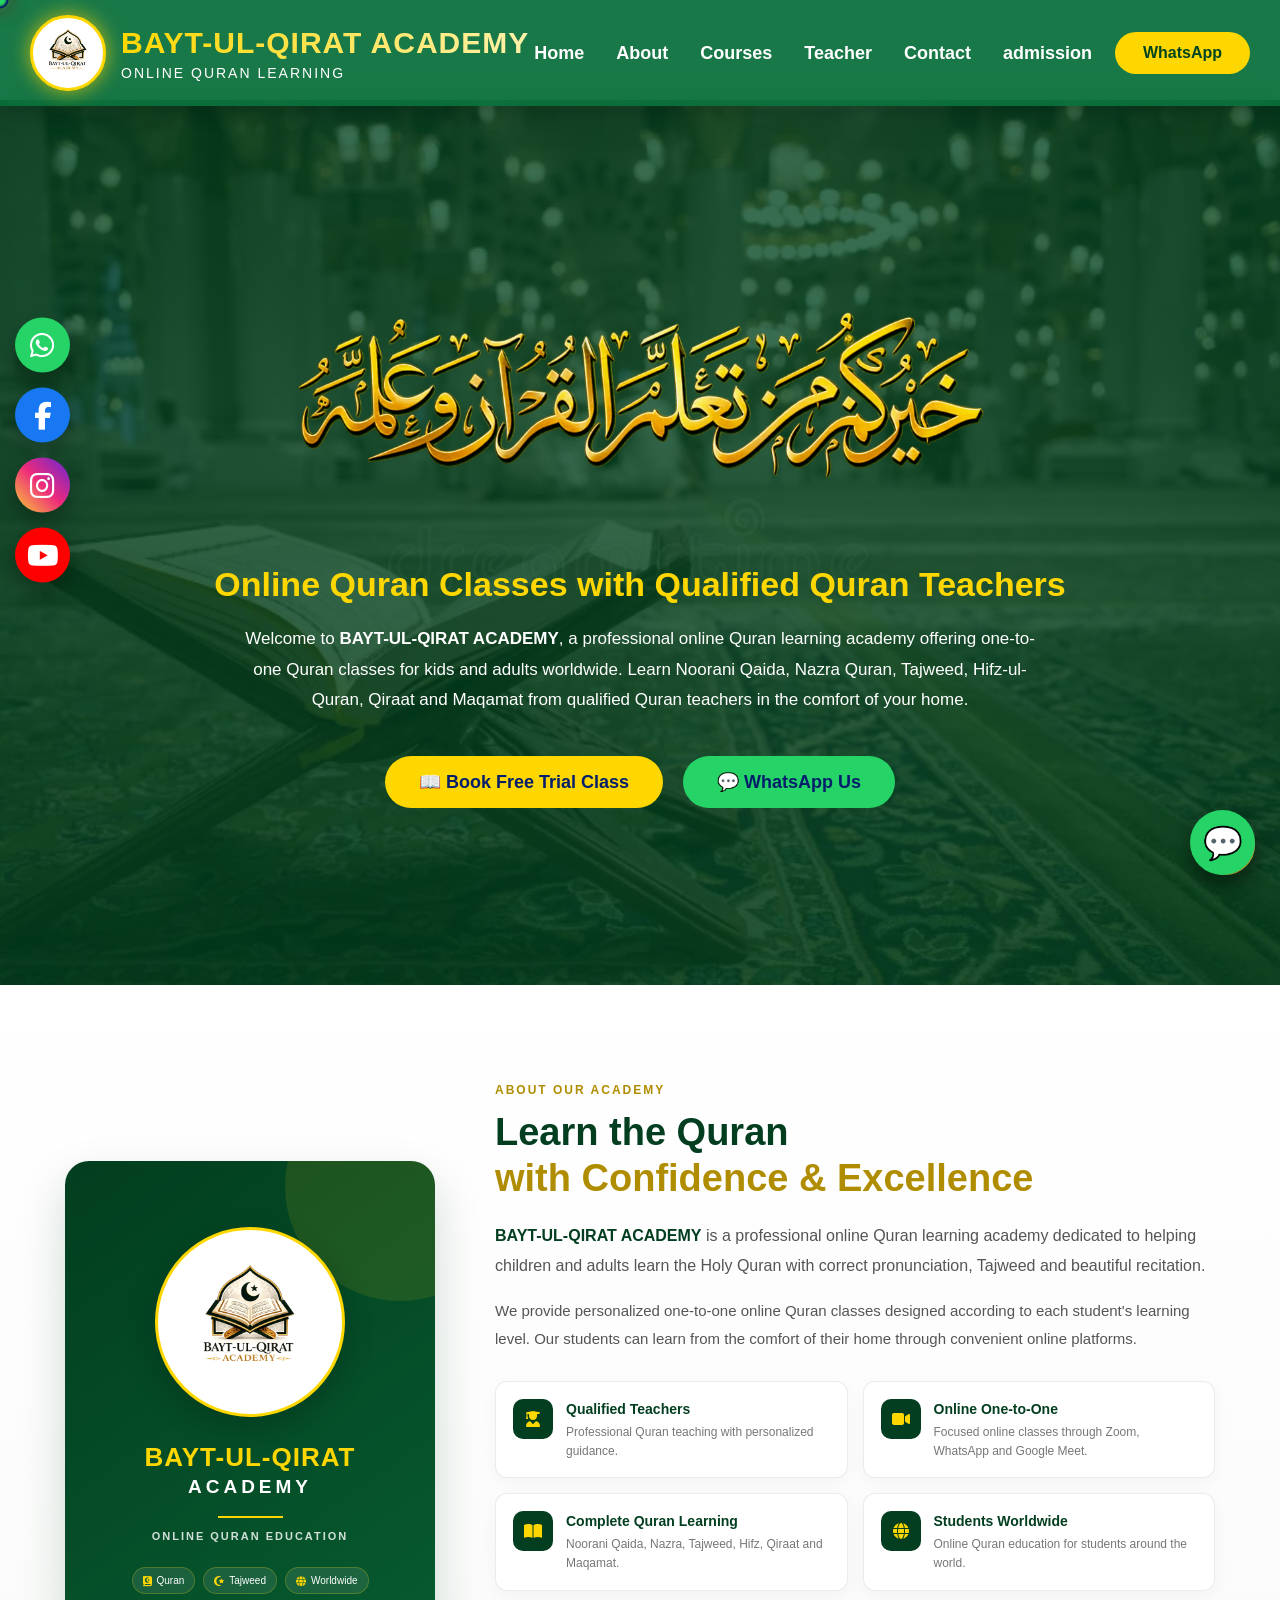
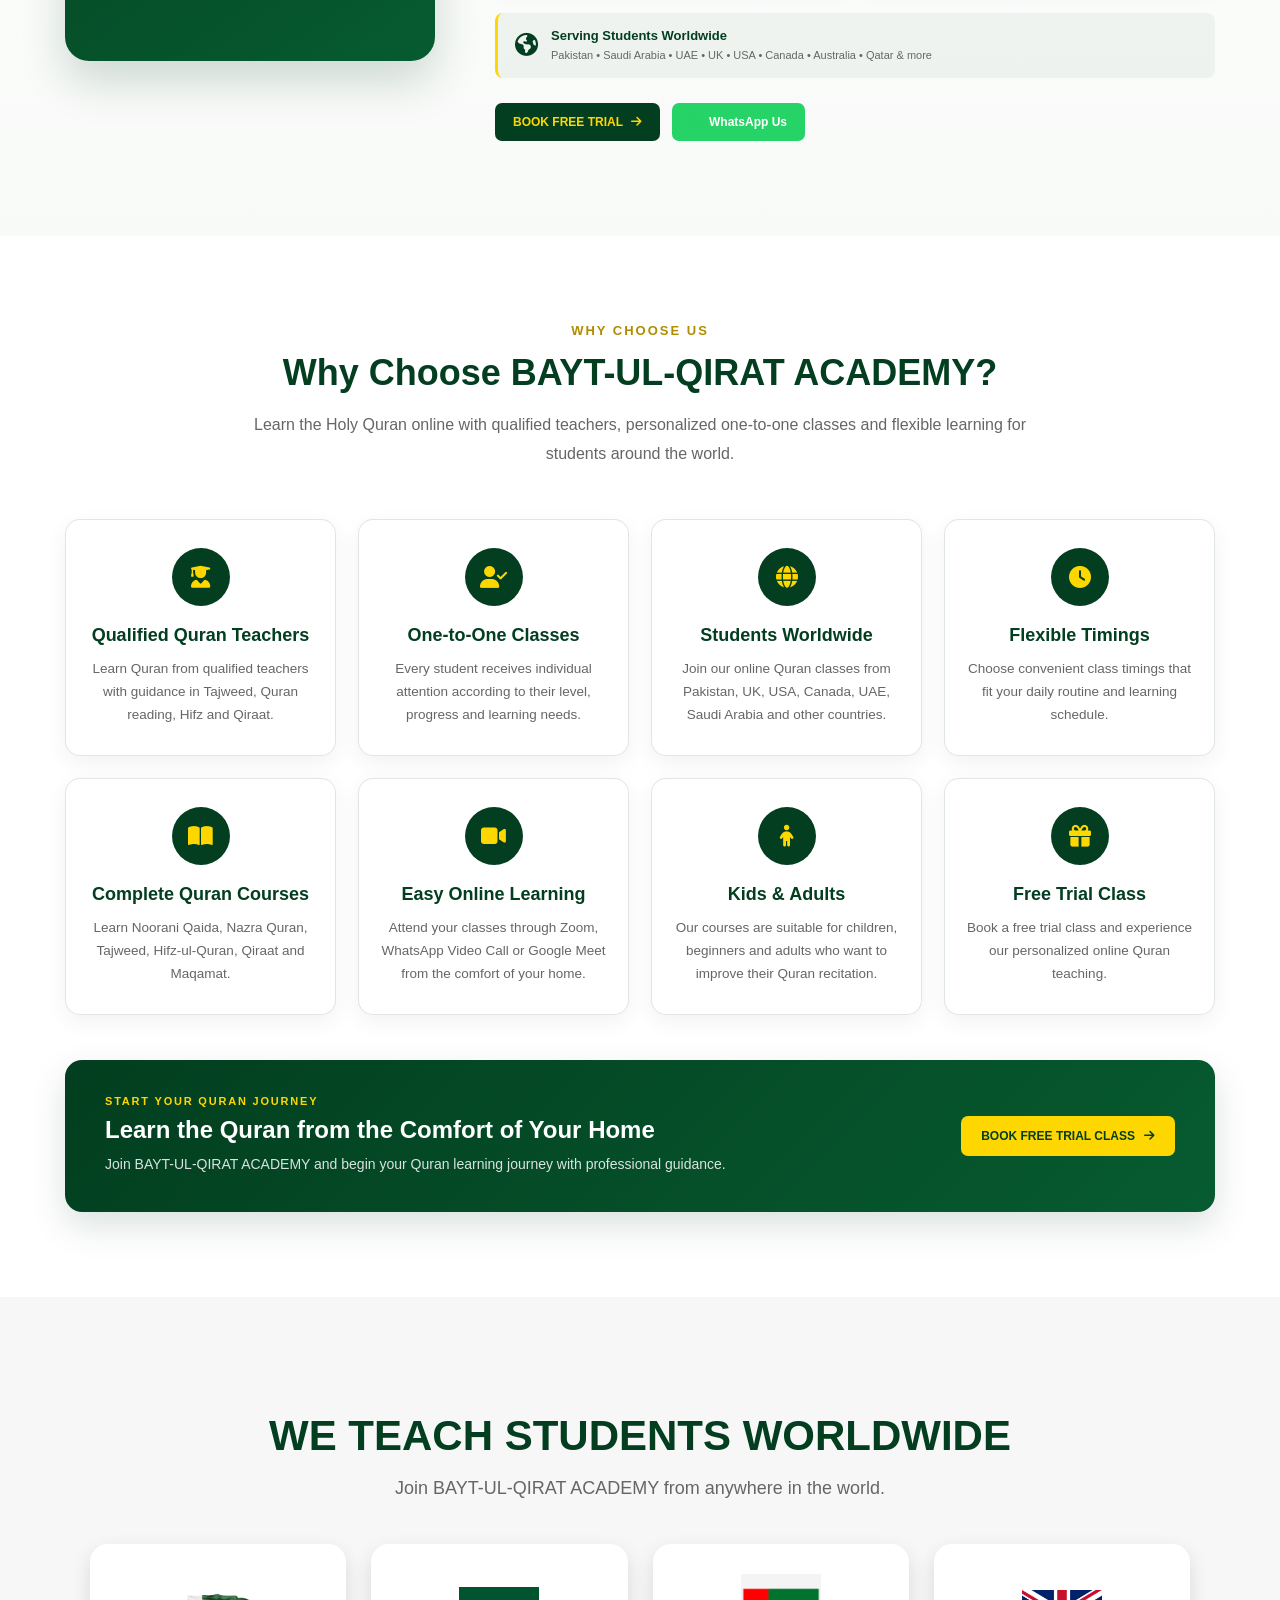
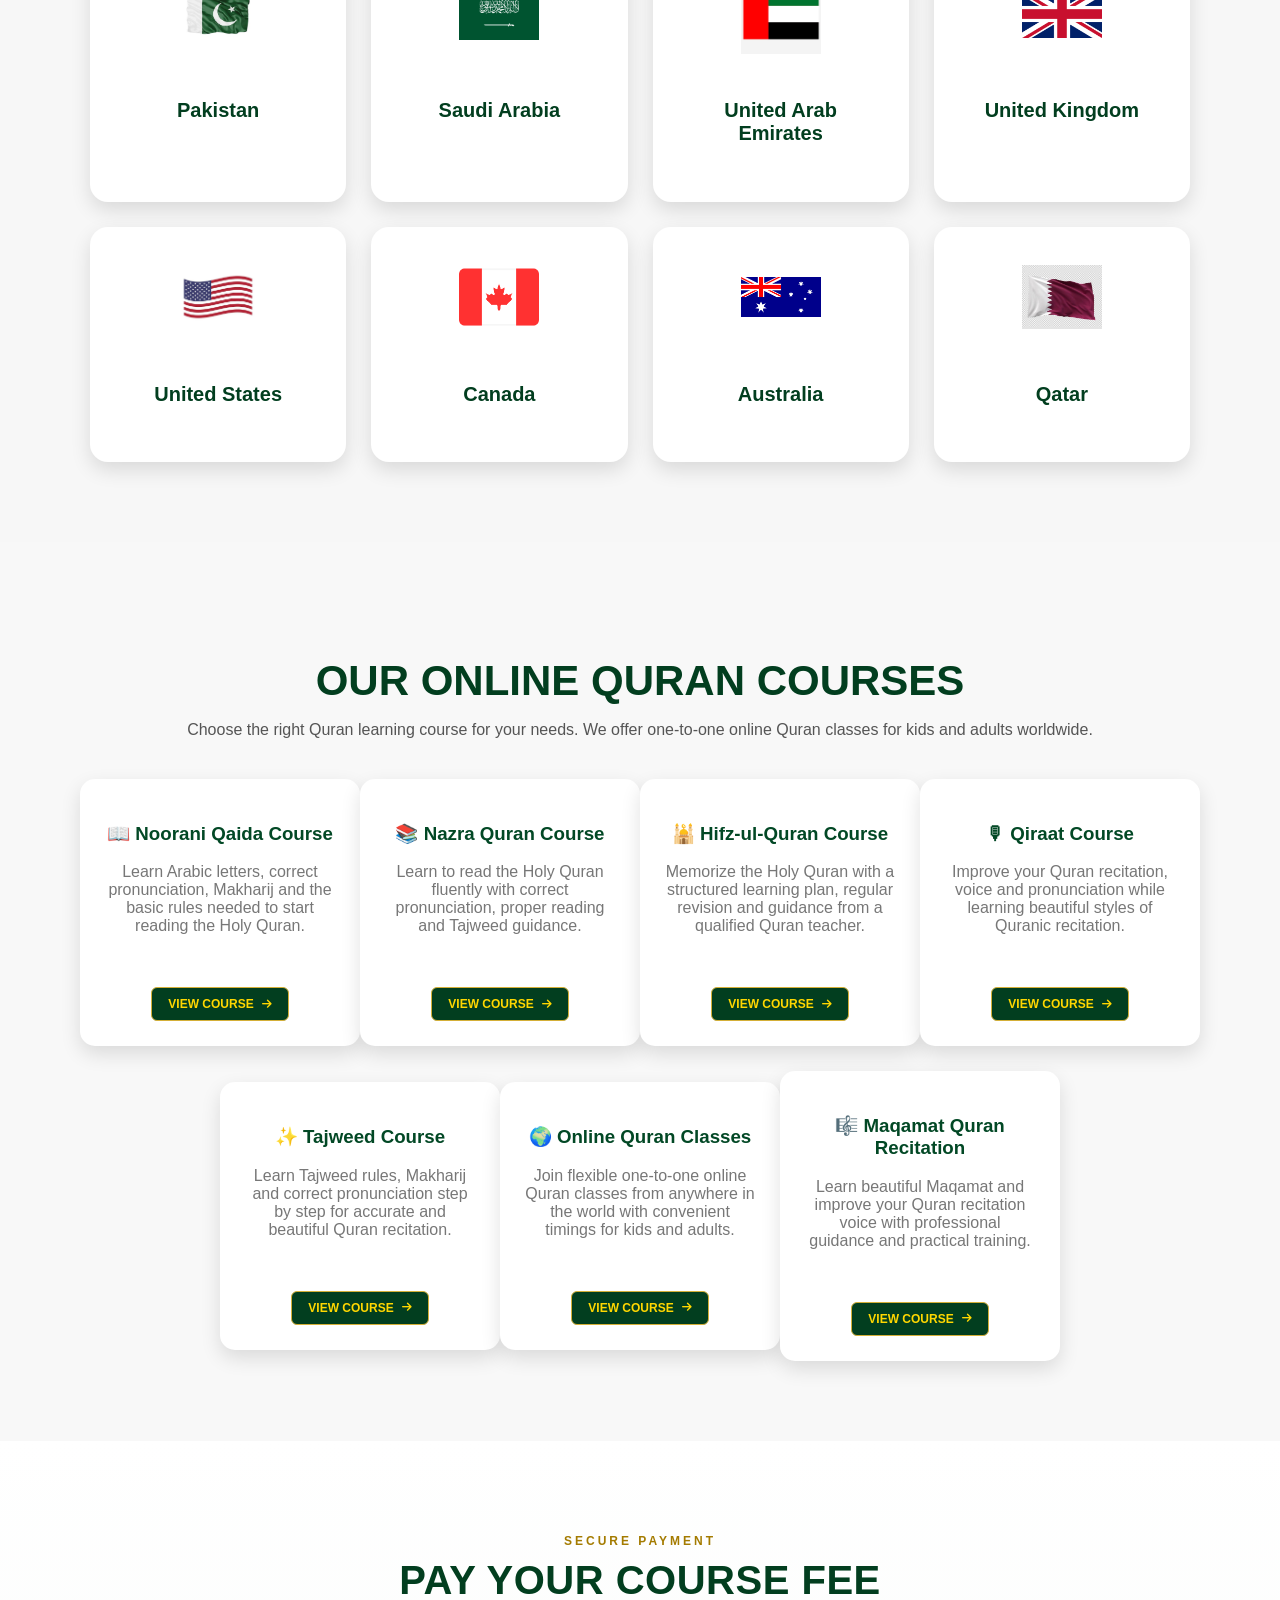
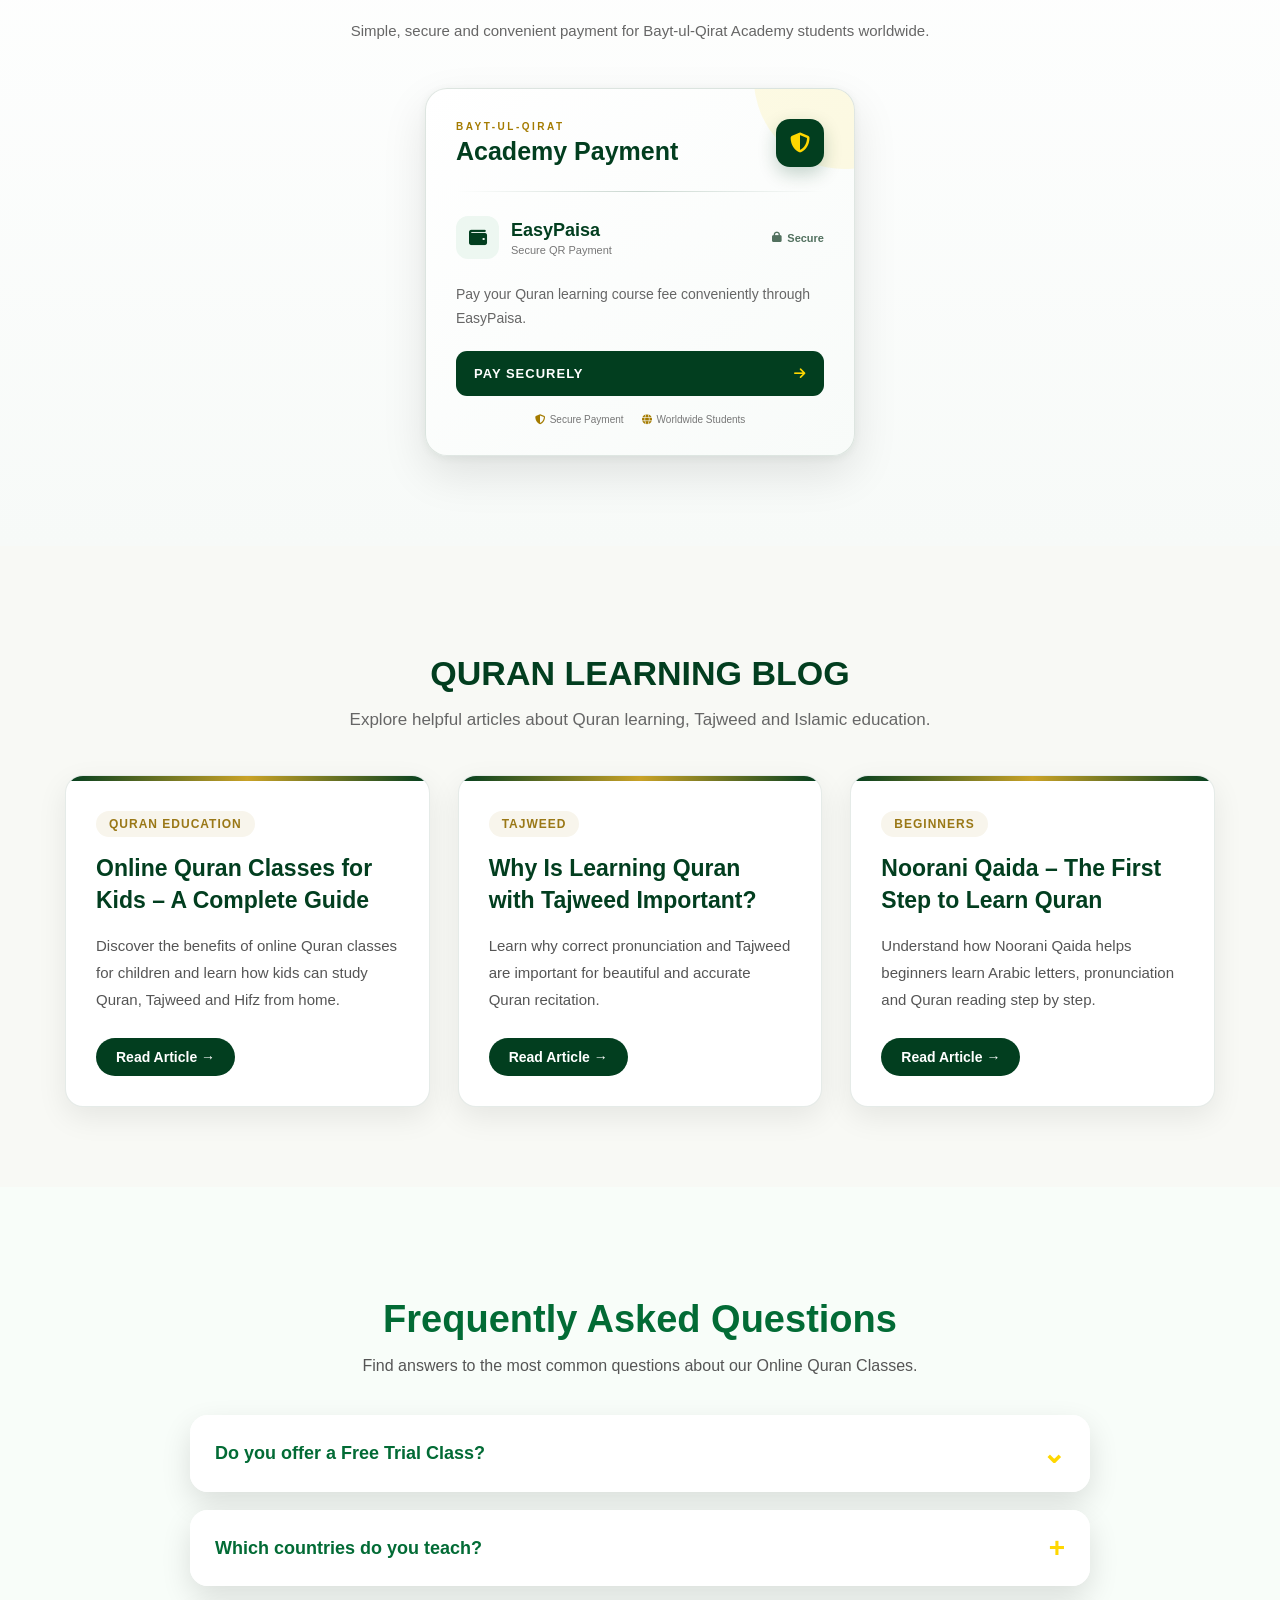
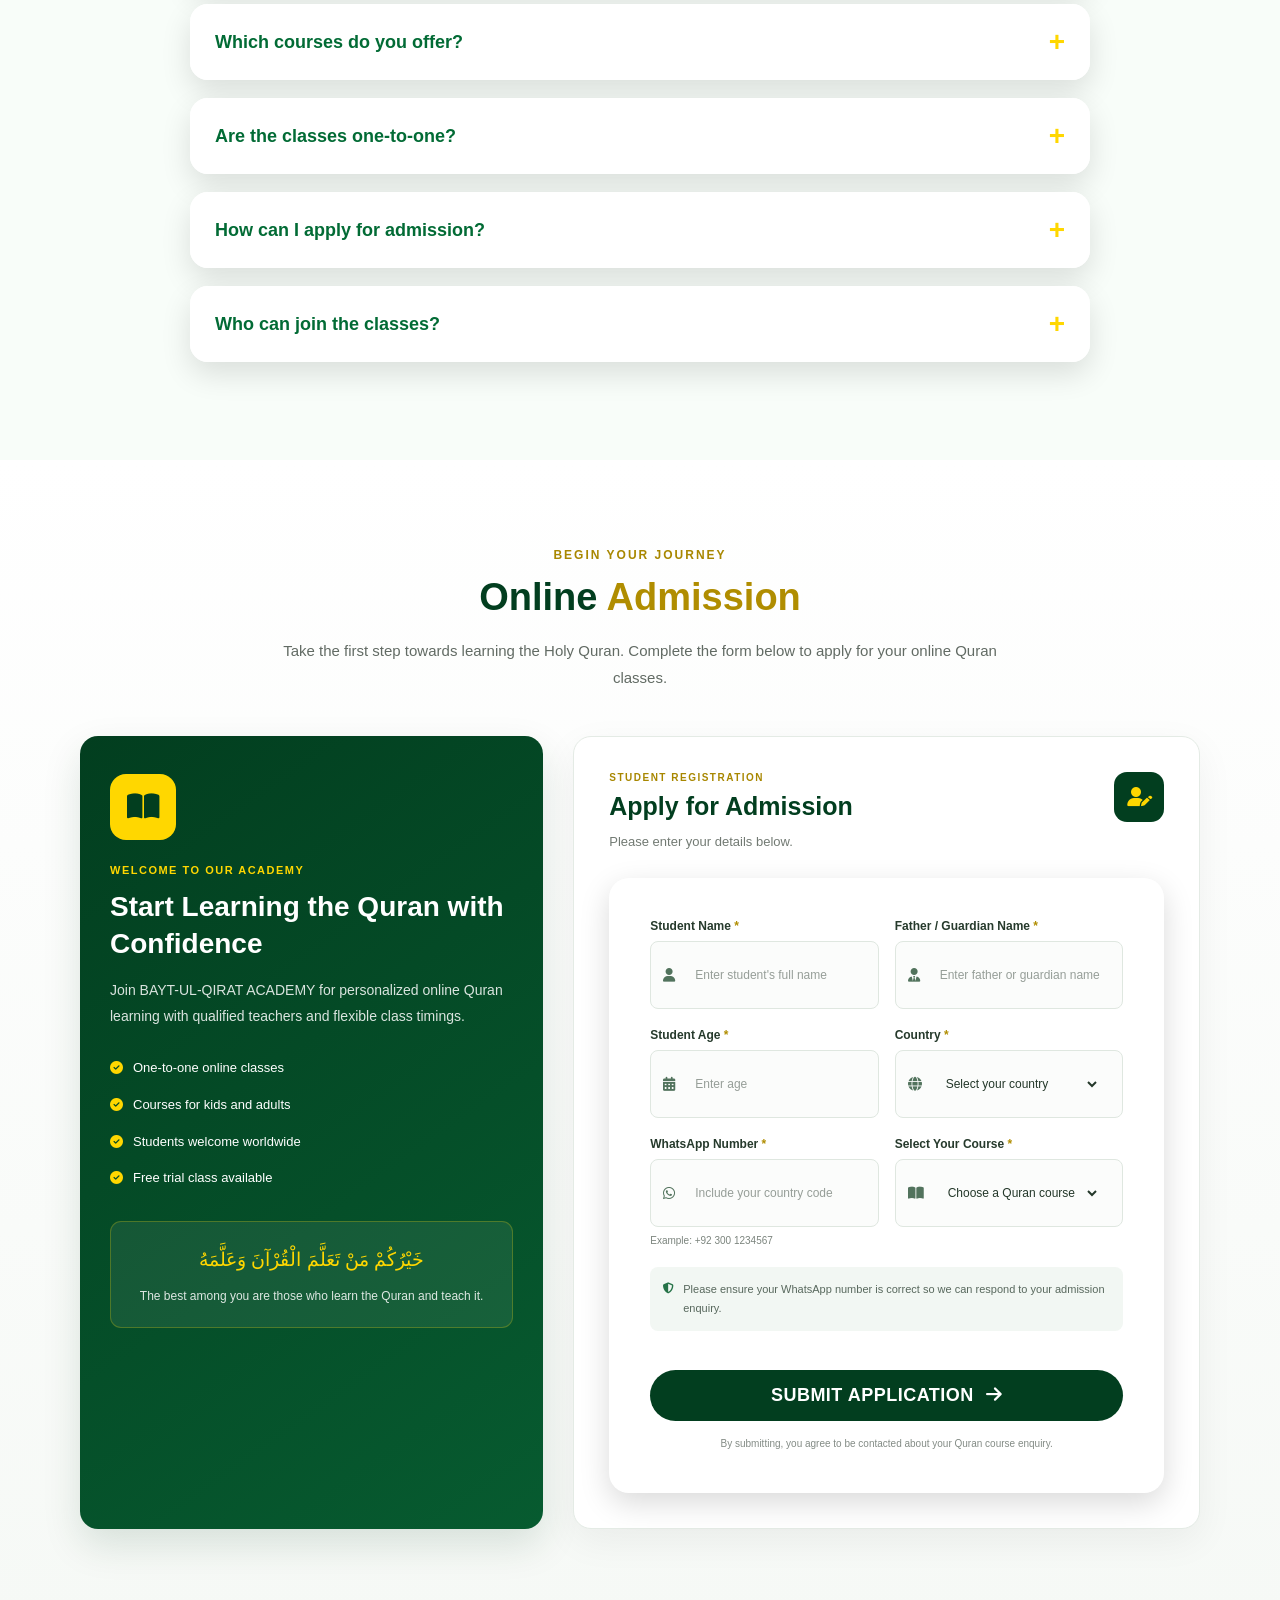
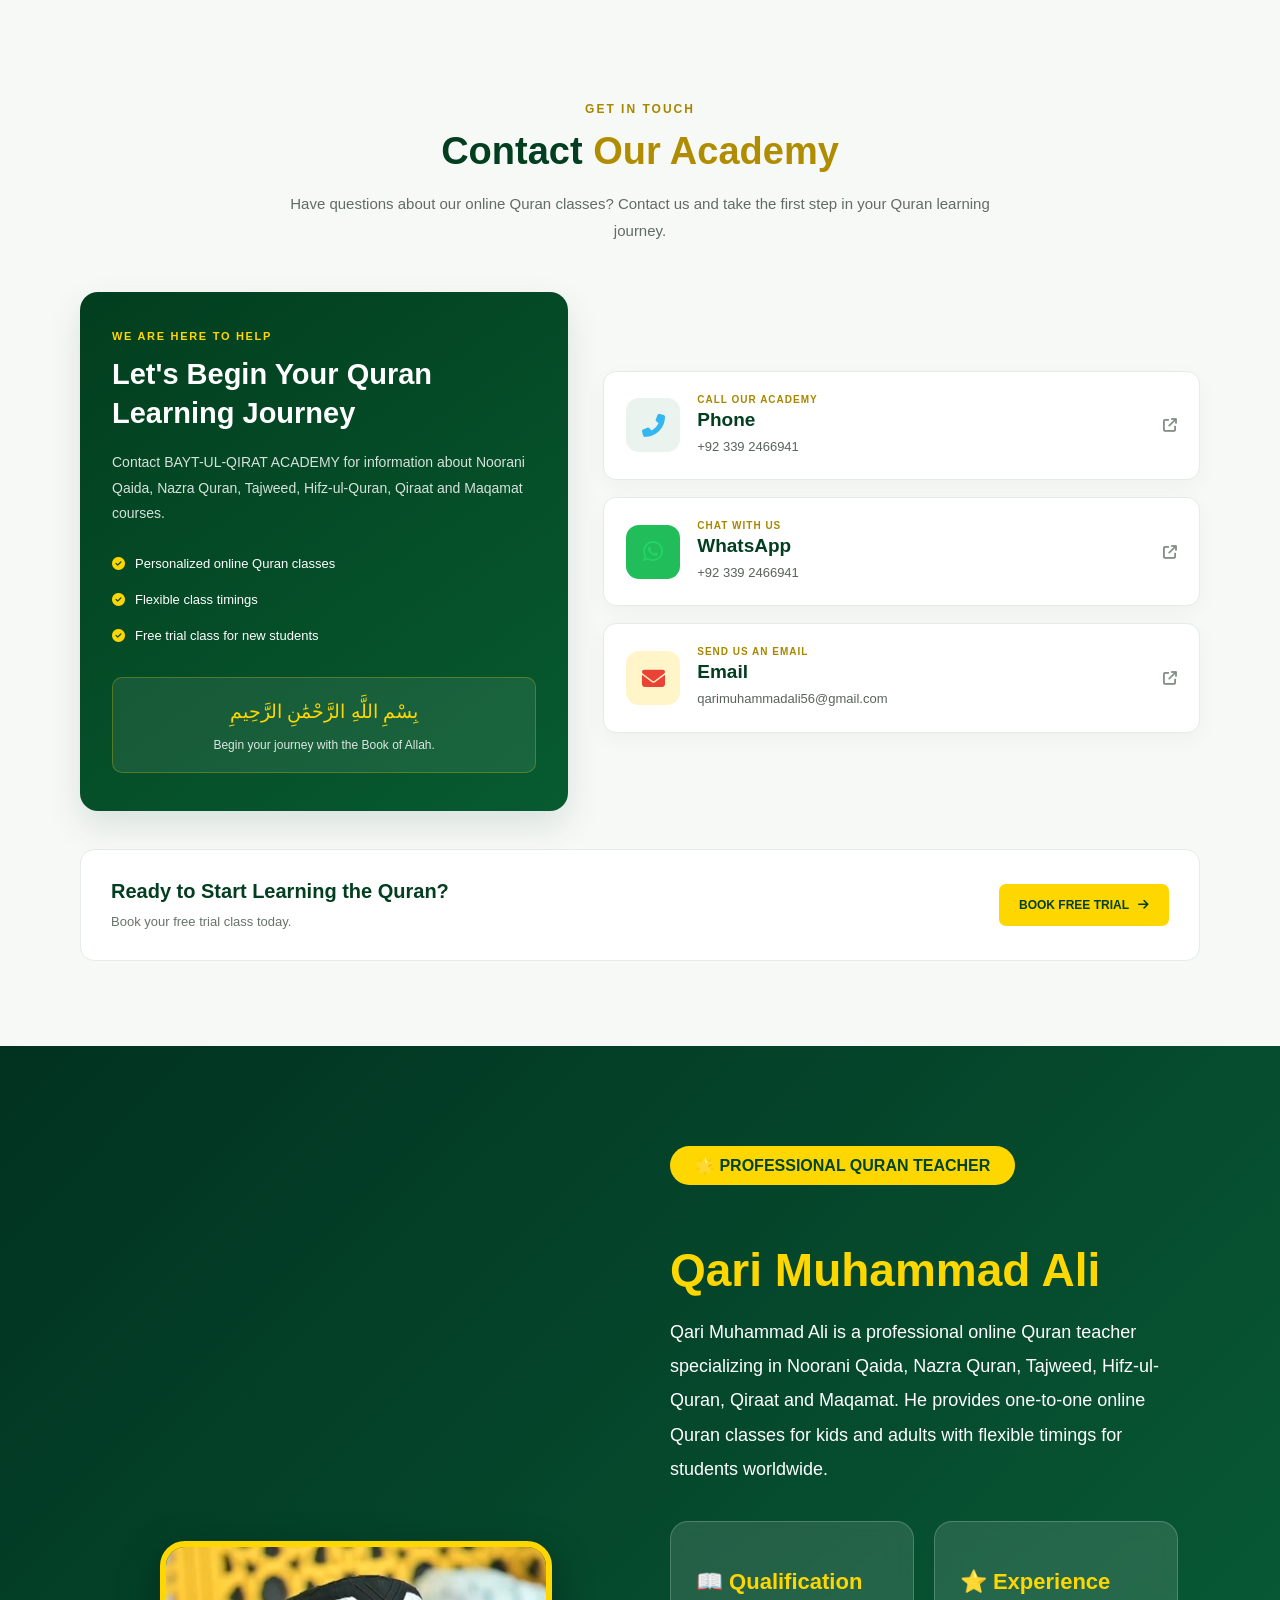
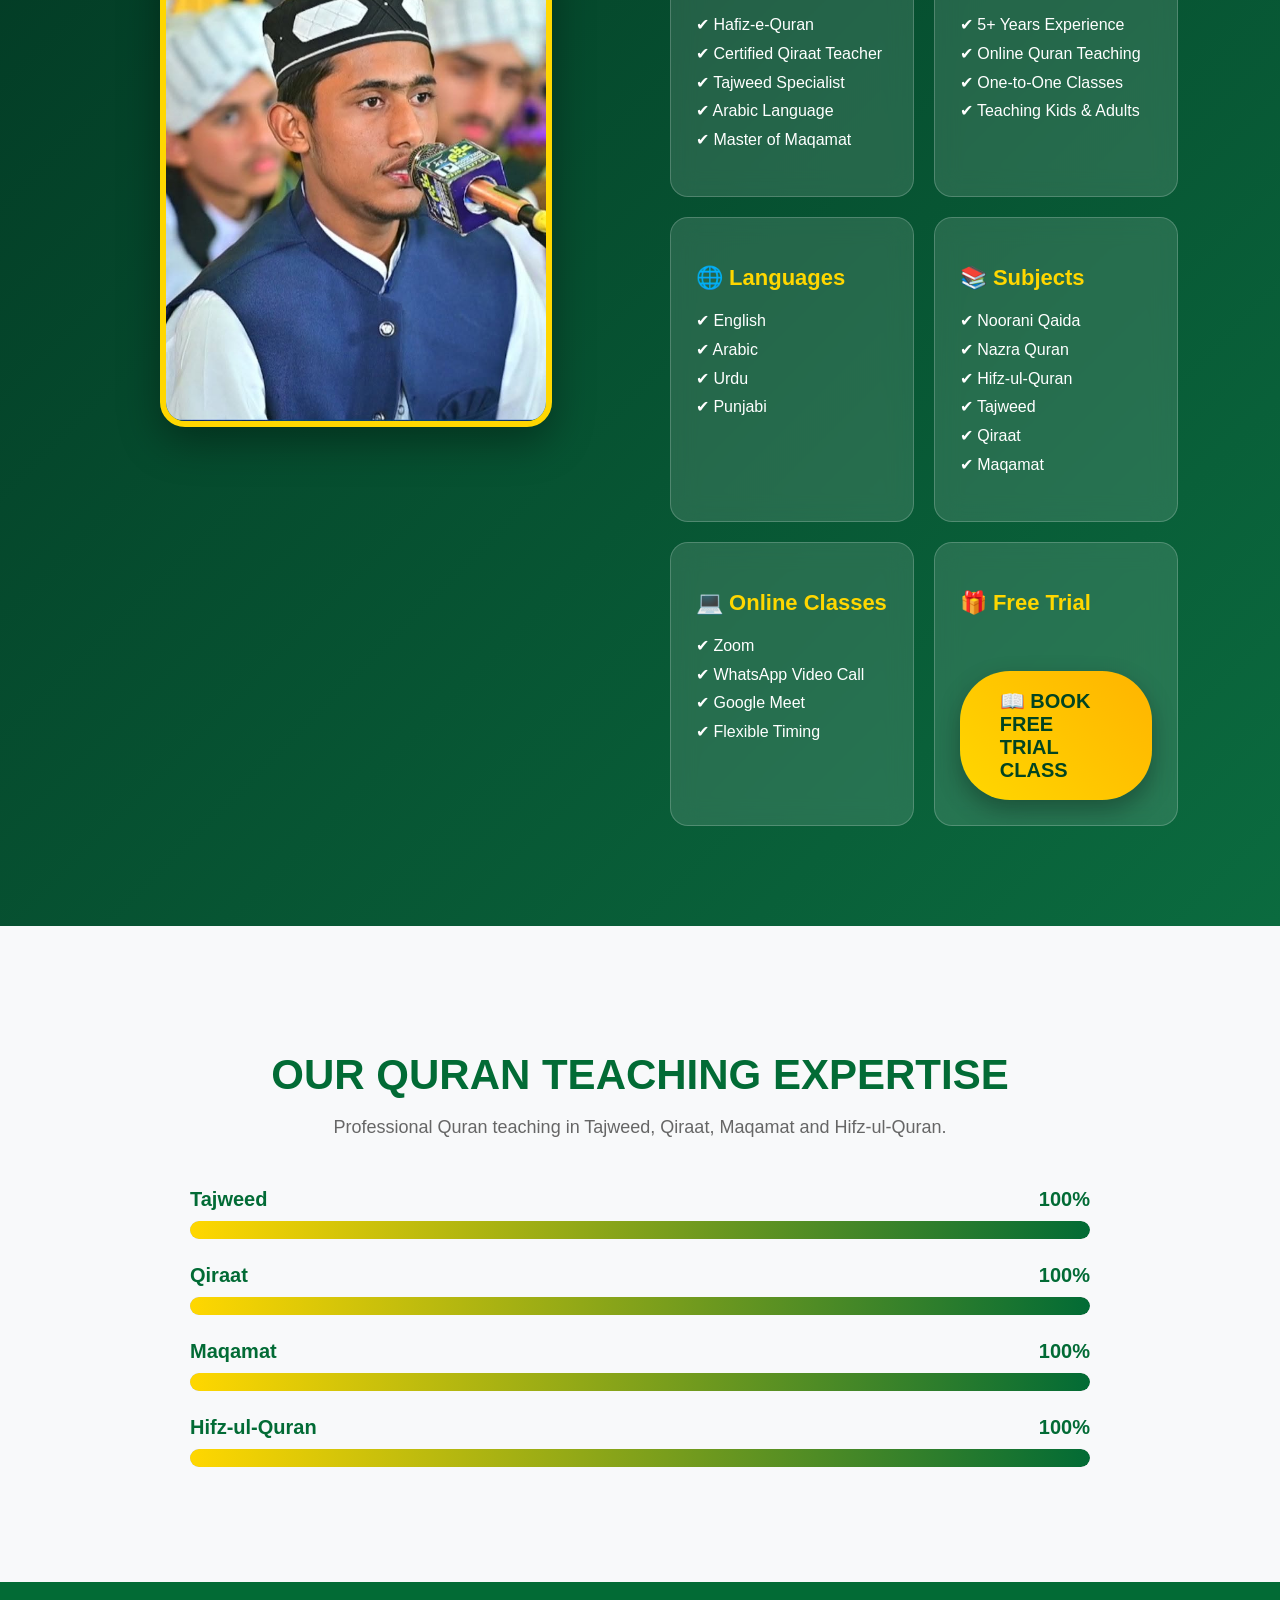
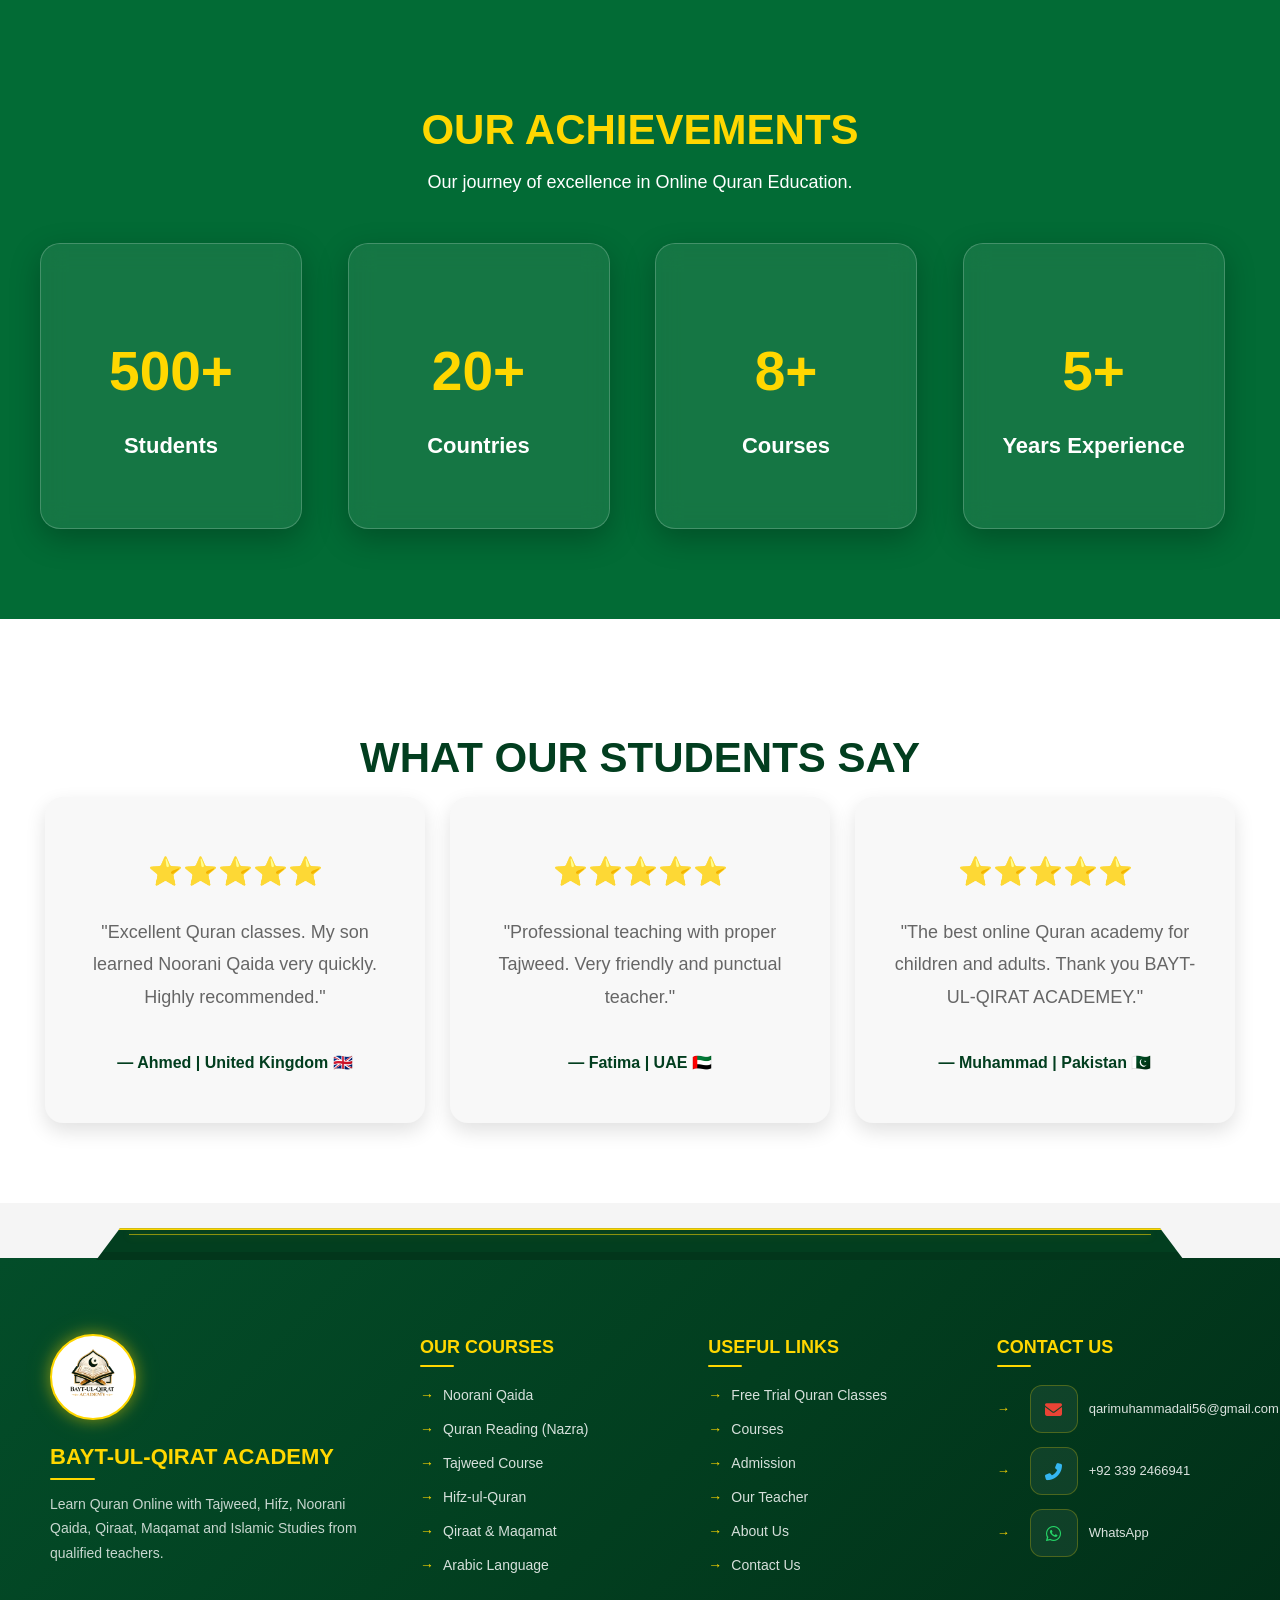
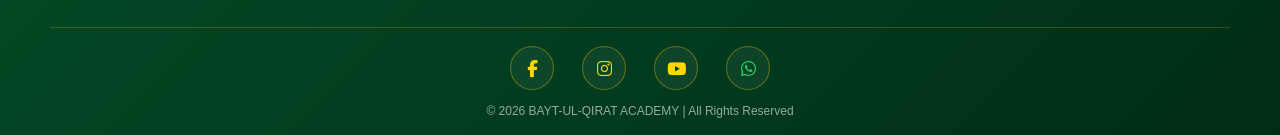
==== commit bbcffd5f: "Update website" ====
--- a/index.html
+++ b/index.html
@@ -2678,93 +2678,1425 @@
     </div>
 
 </section>
-<section class="admission" id="admission">
-
-    <h2>ONLINE ADMISSION</h2>
-
-    <p>Start your Quran learning journey with BAYT-UL-QIRAT ACADEMY</p>
-
-    <form id="admissionForm" class="admission-form">
-
-        <input type="text" id="name" placeholder="Your Name" required>
-
-        <input type="text" id="father" placeholder="Father Name" required>
-
-        <input type="number" id="age" placeholder="Your Age" required>
-
-        <input type="text" id="country" placeholder="Country" required>
-
-        <input type="tel" id="phone" placeholder="WhatsApp Number" required>
-
-        <select id="course" required>
-
-            <option value="">Select Course</option>
-
-            <option>Noorani Qaida</option>
-
-            <option>Nazra Quran</option>
-
-            <option>Hifz-ul-Quran</option>
-
-            <option>Qiraat Course</option>
-
-            <option>Tajweed Course</option>
-
-            <option>Maqamat Course</option>
-
-        </select>
-
-        <button type="submit">
-
-            Submit Application
-
-        </button>
-
-    </form>
+
+<!-- =========================================
+     PREMIUM ONLINE ADMISSION
+========================================== -->
+
+<section class="premium-admission" id="admission">
+
+    <div class="premium-admission-container">
+
+        <!-- Section Heading -->
+        <div class="premium-admission-heading">
+
+            <span class="premium-admission-tag">
+                BEGIN YOUR JOURNEY
+            </span>
+
+            <h2>
+                Online <span>Admission</span>
+            </h2>
+
+            <p>
+                Take the first step towards learning the Holy Quran.
+                Complete the form below to apply for your online Quran classes.
+            </p>
+
+        </div>
+
+
+        <div class="premium-admission-layout">
+
+            <!-- Left Information Panel -->
+            <div class="premium-admission-info">
+
+                <div class="premium-admission-emblem">
+                    <i class="fas fa-book-open"></i>
+                </div>
+
+                <span class="premium-admission-welcome">
+                    WELCOME TO OUR ACADEMY
+                </span>
+
+                <h3>
+                    Start Learning the Quran with Confidence
+                </h3>
+
+                <p>
+                    Join BAYT-UL-QIRAT ACADEMY for personalized online
+                    Quran learning with qualified teachers and flexible
+                    class timings.
+                </p>
+
+                <div class="premium-admission-benefits">
+
+                    <div>
+                        <i class="fas fa-check-circle"></i>
+                        <span>One-to-one online classes</span>
+                    </div>
+
+                    <div>
+                        <i class="fas fa-check-circle"></i>
+                        <span>Courses for kids and adults</span>
+                    </div>
+
+                    <div>
+                        <i class="fas fa-check-circle"></i>
+                        <span>Students welcome worldwide</span>
+                    </div>
+
+                    <div>
+                        <i class="fas fa-check-circle"></i>
+                        <span>Free trial class available</span>
+                    </div>
+
+                </div>
+
+                <div class="premium-admission-hadith">
+                    <span>خَيْرُكُمْ مَنْ تَعَلَّمَ الْقُرْآنَ وَعَلَّمَهُ</span>
+                    <p>
+                        The best among you are those who learn the Quran
+                        and teach it.
+                    </p>
+                </div>
+
+            </div>
+
+
+            <!-- Admission Form -->
+            <div class="premium-admission-form-card">
+
+                <div class="premium-form-title">
+
+                    <div>
+                        <span>STUDENT REGISTRATION</span>
+                        <h3>Apply for Admission</h3>
+                    </div>
+
+                    <div class="premium-form-icon">
+                        <i class="fas fa-user-edit"></i>
+                    </div>
+
+                </div>
+
+                <p class="premium-form-description">
+                    Please enter your details below.
+                </p>
+
+
+                <form id="admissionForm" class="admission-form premium-form">
+
+                    <!-- Student Name -->
+                    <div class="premium-form-field">
+
+                        <label for="name">
+                            Student Name <span>*</span>
+                        </label>
+
+                        <div class="premium-input-wrap">
+                            <i class="fas fa-user"></i>
+
+                            <input
+                                type="text"
+                                id="name"
+                                name="name"
+                                placeholder="Enter student's full name"
+                                autocomplete="name"
+                                required
+                            >
+                        </div>
+
+                    </div>
+
+
+                    <!-- Father Name -->
+                    <div class="premium-form-field">
+
+                        <label for="father">
+                            Father / Guardian Name <span>*</span>
+                        </label>
+
+                        <div class="premium-input-wrap">
+                            <i class="fas fa-user-tie"></i>
+
+                            <input
+                                type="text"
+                                id="father"
+                                name="father"
+                                placeholder="Enter father or guardian name"
+                                required
+                            >
+                        </div>
+
+                    </div>
+
+
+                    <!-- Age -->
+                    <div class="premium-form-field">
+
+                        <label for="age">
+                            Student Age <span>*</span>
+                        </label>
+
+                        <div class="premium-input-wrap">
+                            <i class="fas fa-calendar-alt"></i>
+
+                            <input
+                                type="number"
+                                id="age"
+                                name="age"
+                                placeholder="Enter age"
+                                min="3"
+                                max="100"
+                                required
+                            >
+                        </div>
+
+                    </div>
+
+
+                    <!-- Country -->
+                    <div class="premium-form-field">
+
+                        <label for="country">
+                            Country <span>*</span>
+                        </label>
+
+                        <div class="premium-input-wrap">
+                            <i class="fas fa-globe"></i>
+
+                            <select id="country" name="country" required>
+
+                                <option value="">Select your country</option>
+
+                                <option value="Afghanistan">Afghanistan</option>
+                                <option value="Albania">Albania</option>
+                                <option value="Algeria">Algeria</option>
+                                <option value="Andorra">Andorra</option>
+                                <option value="Angola">Angola</option>
+                                <option value="Antigua and Barbuda">Antigua and Barbuda</option>
+                                <option value="Argentina">Argentina</option>
+                                <option value="Armenia">Armenia</option>
+                                <option value="Australia">Australia</option>
+                                <option value="Austria">Austria</option>
+                                <option value="Azerbaijan">Azerbaijan</option>
+                                <option value="Bahamas">Bahamas</option>
+                                <option value="Bahrain">Bahrain</option>
+                                <option value="Bangladesh">Bangladesh</option>
+                                <option value="Barbados">Barbados</option>
+                                <option value="Belarus">Belarus</option>
+                                <option value="Belgium">Belgium</option>
+                                <option value="Belize">Belize</option>
+                                <option value="Benin">Benin</option>
+                                <option value="Bhutan">Bhutan</option>
+                                <option value="Bolivia">Bolivia</option>
+                                <option value="Bosnia and Herzegovina">Bosnia and Herzegovina</option>
+                                <option value="Botswana">Botswana</option>
+                                <option value="Brazil">Brazil</option>
+                                <option value="Brunei">Brunei</option>
+                                <option value="Bulgaria">Bulgaria</option>
+                                <option value="Burkina Faso">Burkina Faso</option>
+                                <option value="Burundi">Burundi</option>
+                                <option value="Cabo Verde">Cabo Verde</option>
+                                <option value="Cambodia">Cambodia</option>
+                                <option value="Cameroon">Cameroon</option>
+                                <option value="Canada">Canada</option>
+                                <option value="Central African Republic">Central African Republic</option>
+                                <option value="Chad">Chad</option>
+                                <option value="Chile">Chile</option>
+                                <option value="China">China</option>
+                                <option value="Colombia">Colombia</option>
+                                <option value="Comoros">Comoros</option>
+                                <option value="Costa Rica">Costa Rica</option>
+                                <option value="Croatia">Croatia</option>
+                                <option value="Cuba">Cuba</option>
+                                <option value="Cyprus">Cyprus</option>
+                                <option value="Czechia">Czechia</option>
+                                <option value="Democratic Republic of the Congo">Democratic Republic of the Congo</option>
+                                <option value="Denmark">Denmark</option>
+                                <option value="Djibouti">Djibouti</option>
+                                <option value="Dominica">Dominica</option>
+                                <option value="Dominican Republic">Dominican Republic</option>
+                                <option value="Ecuador">Ecuador</option>
+                                <option value="Egypt">Egypt</option>
+                                <option value="El Salvador">El Salvador</option>
+                                <option value="Equatorial Guinea">Equatorial Guinea</option>
+                                <option value="Eritrea">Eritrea</option>
+                                <option value="Estonia">Estonia</option>
+                                <option value="Eswatini">Eswatini</option>
+                                <option value="Ethiopia">Ethiopia</option>
+                                <option value="Fiji">Fiji</option>
+                                <option value="Finland">Finland</option>
+                                <option value="France">France</option>
+                                <option value="Gabon">Gabon</option>
+                                <option value="Gambia">Gambia</option>
+                                <option value="Georgia">Georgia</option>
+                                <option value="Germany">Germany</option>
+                                <option value="Ghana">Ghana</option>
+                                <option value="Greece">Greece</option>
+                                <option value="Grenada">Grenada</option>
+                                <option value="Guatemala">Guatemala</option>
+                                <option value="Guinea">Guinea</option>
+                                <option value="Guinea-Bissau">Guinea-Bissau</option>
+                                <option value="Guyana">Guyana</option>
+                                <option value="Haiti">Haiti</option>
+                                <option value="Honduras">Honduras</option>
+                                <option value="Hungary">Hungary</option>
+                                <option value="Iceland">Iceland</option>
+                                <option value="India">India</option>
+                                <option value="Indonesia">Indonesia</option>
+                                <option value="Iran">Iran</option>
+                                <option value="Iraq">Iraq</option>
+                                <option value="Ireland">Ireland</option>
+                                <option value="Israel">Israel</option>
+                                <option value="Italy">Italy</option>
+                                <option value="Jamaica">Jamaica</option>
+                                <option value="Japan">Japan</option>
+                                <option value="Jordan">Jordan</option>
+                                <option value="Kazakhstan">Kazakhstan</option>
+                                <option value="Kenya">Kenya</option>
+                                <option value="Kiribati">Kiribati</option>
+                                <option value="Kuwait">Kuwait</option>
+                                <option value="Kyrgyzstan">Kyrgyzstan</option>
+                                <option value="Laos">Laos</option>
+                                <option value="Latvia">Latvia</option>
+                                <option value="Lebanon">Lebanon</option>
+                                <option value="Lesotho">Lesotho</option>
+                                <option value="Liberia">Liberia</option>
+                                <option value="Libya">Libya</option>
+                                <option value="Liechtenstein">Liechtenstein</option>
+                                <option value="Lithuania">Lithuania</option>
+                                <option value="Luxembourg">Luxembourg</option>
+                                <option value="Madagascar">Madagascar</option>
+                                <option value="Malawi">Malawi</option>
+                                <option value="Malaysia">Malaysia</option>
+                                <option value="Maldives">Maldives</option>
+                                <option value="Mali">Mali</option>
+                                <option value="Malta">Malta</option>
+                                <option value="Marshall Islands">Marshall Islands</option>
+                                <option value="Mauritania">Mauritania</option>
+                                <option value="Mauritius">Mauritius</option>
+                                <option value="Mexico">Mexico</option>
+                                <option value="Micronesia">Micronesia</option>
+                                <option value="Moldova">Moldova</option>
+                                <option value="Monaco">Monaco</option>
+                                <option value="Mongolia">Mongolia</option>
+                                <option value="Montenegro">Montenegro</option>
+                                <option value="Morocco">Morocco</option>
+                                <option value="Mozambique">Mozambique</option>
+                                <option value="Myanmar">Myanmar</option>
+                                <option value="Namibia">Namibia</option>
+                                <option value="Nauru">Nauru</option>
+                                <option value="Nepal">Nepal</option>
+                                <option value="Netherlands">Netherlands</option>
+                                <option value="New Zealand">New Zealand</option>
+                                <option value="Nicaragua">Nicaragua</option>
+                                <option value="Niger">Niger</option>
+                                <option value="Nigeria">Nigeria</option>
+                                <option value="North Korea">North Korea</option>
+                                <option value="North Macedonia">North Macedonia</option>
+                                <option value="Norway">Norway</option>
+                                <option value="Oman">Oman</option>
+                                <option value="Pakistan">Pakistan</option>
+                                <option value="Palau">Palau</option>
+                                <option value="Palestine">Palestine</option>
+                                <option value="Panama">Panama</option>
+                                <option value="Papua New Guinea">Papua New Guinea</option>
+                                <option value="Paraguay">Paraguay</option>
+                                <option value="Peru">Peru</option>
+                                <option value="Philippines">Philippines</option>
+                                <option value="Poland">Poland</option>
+                                <option value="Portugal">Portugal</option>
+                                <option value="Qatar">Qatar</option>
+                                <option value="Republic of the Congo">Republic of the Congo</option>
+                                <option value="Romania">Romania</option>
+                                <option value="Russia">Russia</option>
+                                <option value="Rwanda">Rwanda</option>
+                                <option value="Saint Kitts and Nevis">Saint Kitts and Nevis</option>
+                                <option value="Saint Lucia">Saint Lucia</option>
+                                <option value="Saint Vincent and the Grenadines">Saint Vincent and the Grenadines</option>
+                                <option value="Samoa">Samoa</option>
+                                <option value="San Marino">San Marino</option>
+                                <option value="Sao Tome and Principe">Sao Tome and Principe</option>
+                                <option value="Saudi Arabia">Saudi Arabia</option>
+                                <option value="Senegal">Senegal</option>
+                                <option value="Serbia">Serbia</option>
+                                <option value="Seychelles">Seychelles</option>
+                                <option value="Sierra Leone">Sierra Leone</option>
+                                <option value="Singapore">Singapore</option>
+                                <option value="Slovakia">Slovakia</option>
+                                <option value="Slovenia">Slovenia</option>
+                                <option value="Solomon Islands">Solomon Islands</option>
+                                <option value="Somalia">Somalia</option>
+                                <option value="South Africa">South Africa</option>
+                                <option value="South Korea">South Korea</option>
+                                <option value="South Sudan">South Sudan</option>
+                                <option value="Spain">Spain</option>
+                                <option value="Sri Lanka">Sri Lanka</option>
+                                <option value="Sudan">Sudan</option>
+                                <option value="Suriname">Suriname</option>
+                                <option value="Sweden">Sweden</option>
+                                <option value="Switzerland">Switzerland</option>
+                                <option value="Syria">Syria</option>
+                                <option value="Tajikistan">Tajikistan</option>
+                                <option value="Tanzania">Tanzania</option>
+                                <option value="Thailand">Thailand</option>
+                                <option value="Timor-Leste">Timor-Leste</option>
+                                <option value="Togo">Togo</option>
+                                <option value="Tonga">Tonga</option>
+                                <option value="Trinidad and Tobago">Trinidad and Tobago</option>
+                                <option value="Tunisia">Tunisia</option>
+                                <option value="Turkey">Turkey</option>
+                                <option value="Turkmenistan">Turkmenistan</option>
+                                <option value="Tuvalu">Tuvalu</option>
+                                <option value="Uganda">Uganda</option>
+                                <option value="Ukraine">Ukraine</option>
+                                <option value="United Arab Emirates">United Arab Emirates</option>
+                                <option value="United Kingdom">United Kingdom</option>
+                                <option value="United States">United States</option>
+                                <option value="Uruguay">Uruguay</option>
+                                <option value="Uzbekistan">Uzbekistan</option>
+                                <option value="Vanuatu">Vanuatu</option>
+                                <option value="Vatican City">Vatican City</option>
+                                <option value="Venezuela">Venezuela</option>
+                                <option value="Vietnam">Vietnam</option>
+                                <option value="Yemen">Yemen</option>
+                                <option value="Zambia">Zambia</option>
+                                <option value="Zimbabwe">Zimbabwe</option>
+
+                            </select>
+                        </div>
+
+                    </div>
+
+
+                    <!-- WhatsApp -->
+                    <div class="premium-form-field">
+
+                        <label for="phone">
+                            WhatsApp Number <span>*</span>
+                        </label>
+
+                        <div class="premium-input-wrap">
+                            <i class="fab fa-whatsapp"></i>
+
+                            <input
+                                type="tel"
+                                id="phone"
+                                name="phone"
+                                placeholder="Include your country code"
+                                autocomplete="tel"
+                                required
+                            >
+                        </div>
+
+                        <small class="premium-field-help">
+                            Example: +92 300 1234567
+                        </small>
+
+                    </div>
+
+
+                    <!-- Course -->
+                    <div class="premium-form-field">
+
+                        <label for="course">
+                            Select Your Course <span>*</span>
+                        </label>
+
+                        <div class="premium-input-wrap">
+                            <i class="fas fa-book-open"></i>
+
+                            <select id="course" name="course" required>
+
+                                <option value="">Choose a Quran course</option>
+                                <option value="Noorani Qaida">Noorani Qaida</option>
+                                <option value="Nazra Quran">Nazra Quran</option>
+                                <option value="Hifz-ul-Quran">Hifz-ul-Quran</option>
+                                <option value="Qiraat Course">Qiraat Course</option>
+                                <option value="Tajweed Course">Tajweed Course</option>
+                                <option value="Maqamat Course">Maqamat Course</option>
+
+                            </select>
+                        </div>
+
+                    </div>
+
+
+                    <div class="premium-form-note">
+                        <i class="fas fa-shield-alt"></i>
+                        Please ensure your WhatsApp number is correct
+                        so we can respond to your admission enquiry.
+                    </div>
+
+
+                    <button type="submit" class="premium-admission-submit">
+
+                        <span>SUBMIT APPLICATION</span>
+
+                        <i class="fas fa-arrow-right"></i>
+
+                    </button>
+
+
+                    <p class="premium-form-footer">
+                        By submitting, you agree to be contacted about
+                        your Quran course enquiry.
+                    </p>
+
+                </form>
+
+            </div>
+
+        </div>
+
+    </div>
 
 </section>
 
-<section class="contact" id="contact">
-
-    <h2>CONTACT US</h2>
-
-    <p>We are here to help you start your Quran learning journey.</p>
-   
-<div class="contact-box">
-
-   <a href="tel:+923392466941" class="contact-card">
-
-    <i class="fas fa-phone-alt"></i>
-
-    <h3>Call</h3>
-
-    <p>+92 339 2466941</p>
-
-</a>
-
-  <a href="https://wa.me/923392466941" target="_blank" class="contact-card">
-
-    <i class="fab fa-whatsapp"></i>
-
-    <h3>WhatsApp</h3>
-
-    <p>+92 339 2466941</p>
-
-    </a>
-
-    <a href="mailto:qarimuhammadali56@gmail.com" class="contact-card">
-
-    <i class="fas fa-envelope"></i>
-
-    <h3>Email</h3>
-
-    <p>qarimuhammadali56@gmail.com</p>
-
-</a>
-
-</div>
+
+<!-- =========================================
+     PREMIUM ADMISSION CSS
+========================================== -->
+
+<style>
+
+.premium-admission,
+.premium-admission * {
+    box-sizing: border-box;
+}
+
+.premium-admission {
+    width: 100%;
+    padding: 85px 20px;
+    background: linear-gradient(180deg, #ffffff 0%, #f6f9f6 100%);
+}
+
+.premium-admission-container {
+    width: 100%;
+    max-width: 1120px;
+    margin: 0 auto;
+}
+
+/* Heading */
+
+.premium-admission-heading {
+    max-width: 740px;
+    margin: 0 auto 45px;
+    text-align: center;
+}
+
+.premium-admission-tag {
+    display: inline-block;
+    margin-bottom: 12px;
+    color: #a88700;
+    font-size: 12px;
+    font-weight: 800;
+    letter-spacing: 2px;
+}
+
+.premium-admission-heading h2 {
+    margin: 0 0 15px;
+    color: #023e1f;
+    font-size: 38px;
+    line-height: 1.25;
+    font-weight: 800;
+}
+
+.premium-admission-heading h2 span {
+    color: #b08d00;
+}
+
+.premium-admission-heading p {
+    margin: 0;
+    color: #626b64;
+    font-size: 15px;
+    line-height: 1.8;
+}
+
+/* Main layout */
+
+.premium-admission-layout {
+    display: grid;
+    grid-template-columns: minmax(0, 0.85fr) minmax(0, 1.15fr);
+    gap: 30px;
+    align-items: stretch;
+}
+
+/* Left panel */
+
+.premium-admission-info {
+    padding: 38px 30px;
+    color: #ffffff;
+    background: linear-gradient(145deg, #023e1f, #075b30);
+    border-radius: 18px;
+    box-shadow: 0 16px 38px rgba(2, 62, 31, 0.13);
+}
+
+.premium-admission-emblem {
+    width: 66px;
+    height: 66px;
+    display: flex;
+    align-items: center;
+    justify-content: center;
+    margin-bottom: 24px;
+    color: #023e1f;
+    background: #ffd700;
+    border-radius: 16px;
+    font-size: 29px;
+}
+
+.premium-admission-welcome {
+    display: block;
+    margin-bottom: 12px;
+    color: #ffd700;
+    font-size: 11px;
+    font-weight: 800;
+    letter-spacing: 1.5px;
+}
+
+.premium-admission-info h3 {
+    margin: 0 0 15px;
+    color: #ffffff;
+    font-size: 28px;
+    line-height: 1.35;
+}
+
+.premium-admission-info > p {
+    margin: 0;
+    color: rgba(255,255,255,0.85);
+    font-size: 14px;
+    line-height: 1.85;
+}
+
+.premium-admission-benefits {
+    display: grid;
+    gap: 16px;
+    margin-top: 28px;
+}
+
+.premium-admission-benefits > div {
+    display: flex;
+    align-items: flex-start;
+    gap: 10px;
+    color: #ffffff;
+    font-size: 13px;
+    line-height: 1.6;
+}
+
+.premium-admission-benefits i {
+    margin-top: 3px;
+    color: #ffd700;
+}
+
+.premium-admission-hadith {
+    margin-top: 32px;
+    padding: 20px 15px;
+    text-align: center;
+    background: rgba(255,255,255,0.07);
+    border: 1px solid rgba(255,215,0,0.24);
+    border-radius: 11px;
+}
+
+.premium-admission-hadith span {
+    color: #ffd700;
+    font-size: 19px;
+    line-height: 1.9;
+}
+
+.premium-admission-hadith p {
+    margin: 8px 0 0;
+    color: rgba(255,255,255,0.85);
+    font-size: 12px;
+    line-height: 1.7;
+}
+
+/* Form card */
+
+.premium-admission-form-card {
+    min-width: 0;
+    padding: 35px;
+    background: #ffffff;
+    border: 1px solid #e4ebe5;
+    border-radius: 18px;
+    box-shadow: 0 12px 38px rgba(0,0,0,0.055);
+}
+
+.premium-form-title {
+    display: flex;
+    align-items: center;
+    justify-content: space-between;
+    gap: 15px;
+    margin-bottom: 8px;
+}
+
+.premium-form-title > div:first-child > span {
+    display: block;
+    margin-bottom: 7px;
+    color: #a88700;
+    font-size: 10px;
+    font-weight: 800;
+    letter-spacing: 1.5px;
+}
+
+.premium-form-title h3 {
+    margin: 0;
+    color: #023e1f;
+    font-size: 25px;
+    line-height: 1.35;
+}
+
+.premium-form-icon {
+    flex-shrink: 0;
+    width: 50px;
+    height: 50px;
+    display: flex;
+    align-items: center;
+    justify-content: center;
+    color: #ffd700;
+    background: #023e1f;
+    border-radius: 13px;
+    font-size: 20px;
+}
+
+.premium-form-description {
+    margin: 0 0 25px;
+    color: #727a73;
+    font-size: 13px;
+    line-height: 1.7;
+}
+
+/* Fields */
+
+.premium-form {
+    display: grid;
+    grid-template-columns: repeat(2, minmax(0, 1fr));
+    gap: 19px 16px;
+}
+
+.premium-form-field {
+    min-width: 0;
+}
+
+.premium-form-field label {
+    display: block;
+    margin-bottom: 8px;
+    color: #263a2c;
+    font-size: 12px;
+    font-weight: 750;
+}
+
+.premium-form-field label span {
+    color: #b08d00;
+}
+
+.premium-input-wrap {
+    display: flex;
+    align-items: center;
+    gap: 10px;
+    min-width: 0;
+    min-height: 49px;
+    padding: 0 12px;
+    background: #fbfcfb;
+    border: 1px solid #dfe7e0;
+    border-radius: 8px;
+    transition: border-color 0.2s ease, box-shadow 0.2s ease;
+}
+
+.premium-input-wrap:focus-within {
+    border-color: #267348;
+    box-shadow: 0 0 0 3px rgba(2,62,31,0.08);
+}
+
+.premium-input-wrap > i {
+    flex-shrink: 0;
+    color: #52735d;
+    font-size: 14px;
+}
+
+.premium-input-wrap input,
+.premium-input-wrap select {
+    width: 100%;
+    min-width: 0;
+    min-height: 46px;
+    padding: 10px 0;
+    border: none;
+    outline: none;
+    background: transparent;
+    color: #24382a;
+    font-family: inherit;
+    font-size: 12px;
+}
+
+.premium-input-wrap input::placeholder {
+    color: #969e98;
+}
+
+.premium-input-wrap select {
+    cursor: pointer;
+}
+
+.premium-field-help {
+    display: block;
+    margin-top: 6px;
+    color: #7b847d;
+    font-size: 10px;
+    line-height: 1.5;
+}
+
+/* Form note */
+
+.premium-form-note {
+    grid-column: 1 / -1;
+    display: flex;
+    align-items: flex-start;
+    gap: 9px;
+    padding: 13px;
+    color: #58685d;
+    background: #f2f7f3;
+    border-radius: 8px;
+    font-size: 11px;
+    line-height: 1.7;
+}
+
+.premium-form-note i {
+    flex-shrink: 0;
+    margin-top: 3px;
+    color: #267348;
+}
+
+/* Submit */
+
+.premium-admission-submit {
+    grid-column: 1 / -1;
+    width: 100%;
+    min-height: 51px;
+    display: flex;
+    align-items: center;
+    justify-content: center;
+    gap: 12px;
+    padding: 14px 20px;
+    border: none;
+    border-radius: 8px;
+    background: #ffd700;
+    color: #023e1f;
+    font-family: inherit;
+    font-size: 12px;
+    font-weight: 850;
+    letter-spacing: 0.5px;
+    cursor: pointer;
+    transition: background 0.25s ease, color 0.25s ease,
+                transform 0.25s ease;
+}
+
+.premium-admission-submit:hover {
+    background: #023e1f;
+    color: #ffd700;
+    transform: translateY(-2px);
+}
+
+.premium-form-footer {
+    grid-column: 1 / -1;
+    margin: -5px 0 0;
+    color: #838b85;
+    text-align: center;
+    font-size: 10px;
+    line-height: 1.7;
+}
+
+/* Tablet */
+
+@media (max-width: 900px) {
+    .premium-admission-layout {
+        grid-template-columns: 1fr;
+        gap: 25px;
+    }
+
+    .premium-admission-info {
+        padding: 32px 27px;
+    }
+
+    .premium-admission-info h3 {
+        font-size: 26px;
+    }
+}
+
+/* Mobile */
+
+@media (max-width: 600px) {
+    .premium-admission {
+        padding: 60px 15px;
+    }
+
+    .premium-admission-heading {
+        margin-bottom: 32px;
+    }
+
+    .premium-admission-heading h2 {
+        font-size: 30px;
+    }
+
+    .premium-admission-heading p {
+        font-size: 14px;
+    }
+
+    .premium-admission-info {
+        padding: 28px 22px;
+        border-radius: 14px;
+    }
+
+    .premium-admission-info h3 {
+        font-size: 24px;
+    }
+
+    .premium-admission-form-card {
+        padding: 24px 18px;
+        border-radius: 14px;
+    }
+
+    .premium-form-title h3 {
+        font-size: 22px;
+    }
+
+    .premium-form {
+        grid-template-columns: 1fr;
+        gap: 17px;
+    }
+
+    .premium-form-note,
+    .premium-admission-submit,
+    .premium-form-footer {
+        grid-column: auto;
+    }
+}
+
+</style>
+<!-- =========================================
+     PREMIUM CONTACT SECTION
+========================================== -->
+
+<section class="academy-contact" id="contact">
+
+    <div class="academy-contact-container">
+
+        <!-- Heading -->
+        <div class="academy-contact-heading">
+
+            <span class="academy-contact-tag">
+                GET IN TOUCH
+            </span>
+
+            <h2>
+                Contact <span>Our Academy</span>
+            </h2>
+
+            <p>
+                Have questions about our online Quran classes?
+                Contact us and take the first step in your Quran learning journey.
+            </p>
+
+        </div>
+
+
+        <div class="academy-contact-layout">
+
+            <!-- Left Side -->
+            <div class="academy-contact-info">
+
+                <span class="academy-contact-small-title">
+                    WE ARE HERE TO HELP
+                </span>
+
+                <h3>
+                    Let's Begin Your Quran Learning Journey
+                </h3>
+
+                <p class="academy-contact-description">
+                    Contact BAYT-UL-QIRAT ACADEMY for information about
+                    Noorani Qaida, Nazra Quran, Tajweed, Hifz-ul-Quran,
+                    Qiraat and Maqamat courses.
+                </p>
+
+                <div class="academy-contact-points">
+
+                    <div class="academy-contact-point">
+                        <i class="fas fa-check-circle"></i>
+                        Personalized online Quran classes
+                    </div>
+
+                    <div class="academy-contact-point">
+                        <i class="fas fa-check-circle"></i>
+                        Flexible class timings
+                    </div>
+
+                    <div class="academy-contact-point">
+                        <i class="fas fa-check-circle"></i>
+                        Free trial class for new students
+                    </div>
+
+                </div>
+
+                <div class="academy-contact-verse">
+                    <span>بِسْمِ اللَّهِ الرَّحْمَٰنِ الرَّحِيمِ</span>
+                    <p>Begin your journey with the Book of Allah.</p>
+                </div>
+
+            </div>
+
+
+            <!-- Right Side: Contact Cards -->
+            <div class="academy-contact-cards">
+
+                <!-- Phone -->
+                <a href="tel:+923392466941"
+                   class="academy-contact-card">
+
+                    <div class="academy-contact-icon phone-icon">
+                        <i class="fas fa-phone-alt"></i>
+                    </div>
+
+                    <div class="academy-contact-card-text">
+                        <span>CALL OUR ACADEMY</span>
+                        <h3>Phone</h3>
+                        <p>+92 339 2466941</p>
+                    </div>
+
+                    <i class="fas fa-arrow-up-right-from-square academy-contact-arrow"></i>
+
+                </a>
+
+
+                <!-- WhatsApp -->
+                <a href="https://wa.me/923392466941"
+                   target="_blank"
+                   rel="noopener noreferrer"
+                   class="academy-contact-card">
+
+                    <div class="academy-contact-icon whatsapp-icon">
+                        <i class="fab fa-whatsapp"></i>
+                    </div>
+
+                    <div class="academy-contact-card-text">
+                        <span>CHAT WITH US</span>
+                        <h3>WhatsApp</h3>
+                        <p>+92 339 2466941</p>
+                    </div>
+
+                    <i class="fas fa-arrow-up-right-from-square academy-contact-arrow"></i>
+
+                </a>
+
+
+                <!-- Email -->
+                <a href="mailto:qarimuhammadali56@gmail.com"
+                   class="academy-contact-card">
+
+                    <div class="academy-contact-icon email-icon">
+                        <i class="fas fa-envelope"></i>
+                    </div>
+
+                    <div class="academy-contact-card-text">
+                        <span>SEND US AN EMAIL</span>
+                        <h3>Email</h3>
+                        <p>qarimuhammadali56@gmail.com</p>
+                    </div>
+
+                    <i class="fas fa-arrow-up-right-from-square academy-contact-arrow"></i>
+
+                </a>
+
+            </div>
+
+        </div>
+
+
+        <!-- Bottom CTA -->
+        <div class="academy-contact-bottom">
+
+            <div>
+                <h3>Ready to Start Learning the Quran?</h3>
+                <p>Book your free trial class today.</p>
+            </div>
+
+            <a href="#admission" class="academy-contact-cta">
+                BOOK FREE TRIAL
+                <i class="fas fa-arrow-right"></i>
+            </a>
+
+        </div>
+
+    </div>
 
 </section>
+
+
+<!-- =========================================
+     CONTACT SECTION STYLES
+========================================== -->
+
+<style>
+
+.academy-contact,
+.academy-contact * {
+    box-sizing: border-box;
+}
+
+.academy-contact {
+    width: 100%;
+    padding: 85px 20px;
+    background: #f7f9f7;
+}
+
+.academy-contact-container {
+    width: 100%;
+    max-width: 1120px;
+    margin: 0 auto;
+}
+
+/* Heading */
+
+.academy-contact-heading {
+    max-width: 720px;
+    margin: 0 auto 48px;
+    text-align: center;
+}
+
+.academy-contact-tag {
+    display: inline-block;
+    margin-bottom: 12px;
+    color: #a88700;
+    font-size: 12px;
+    font-weight: 800;
+    letter-spacing: 2px;
+}
+
+.academy-contact-heading h2 {
+    margin: 0 0 15px;
+    color: #023e1f;
+    font-size: 38px;
+    line-height: 1.25;
+    font-weight: 800;
+}
+
+.academy-contact-heading h2 span {
+    color: #b08d00;
+}
+
+.academy-contact-heading > p {
+    margin: 0;
+    color: #626b64;
+    font-size: 15px;
+    line-height: 1.8;
+}
+
+/* Main layout */
+
+.academy-contact-layout {
+    display: grid;
+    grid-template-columns: minmax(0, 0.9fr) minmax(0, 1.1fr);
+    gap: 35px;
+    align-items: stretch;
+}
+
+/* Left information panel */
+
+.academy-contact-info {
+    padding: 38px 32px;
+    color: #ffffff;
+    background: linear-gradient(145deg, #023e1f, #075b30);
+    border-radius: 18px;
+    box-shadow: 0 15px 35px rgba(2, 62, 31, 0.12);
+}
+
+.academy-contact-small-title {
+    display: block;
+    margin-bottom: 13px;
+    color: #ffd700;
+    font-size: 11px;
+    font-weight: 800;
+    letter-spacing: 1.7px;
+}
+
+.academy-contact-info > h3 {
+    margin: 0 0 16px;
+    color: #ffffff;
+    font-size: 29px;
+    line-height: 1.35;
+}
+
+.academy-contact-description {
+    margin: 0;
+    color: rgba(255,255,255,0.84);
+    font-size: 14px;
+    line-height: 1.85;
+}
+
+.academy-contact-points {
+    display: grid;
+    gap: 15px;
+    margin-top: 27px;
+}
+
+.academy-contact-point {
+    display: flex;
+    align-items: flex-start;
+    gap: 10px;
+    color: #ffffff;
+    font-size: 13px;
+    line-height: 1.6;
+}
+
+.academy-contact-point i {
+    margin-top: 3px;
+    color: #ffd700;
+}
+
+.academy-contact-verse {
+    margin-top: 30px;
+    padding: 17px;
+    text-align: center;
+    background: rgba(255,255,255,0.08);
+    border: 1px solid rgba(255,215,0,0.25);
+    border-radius: 10px;
+}
+
+.academy-contact-verse span {
+    color: #ffd700;
+    font-size: 19px;
+    line-height: 1.8;
+}
+
+.academy-contact-verse p {
+    margin: 7px 0 0;
+    color: rgba(255,255,255,0.85);
+    font-size: 12px;
+    line-height: 1.6;
+}
+
+/* Contact cards */
+
+.academy-contact-cards {
+    display: grid;
+    align-content: center;
+    gap: 17px;
+    min-width: 0;
+}
+
+.academy-contact-card {
+    display: flex;
+    align-items: center;
+    gap: 17px;
+    min-width: 0;
+    padding: 22px;
+    color: inherit;
+    background: #ffffff;
+    border: 1px solid #e5ebe6;
+    border-radius: 13px;
+    text-decoration: none;
+    box-shadow: 0 7px 22px rgba(0,0,0,0.035);
+    transition: transform 0.25s ease, box-shadow 0.25s ease,
+                border-color 0.25s ease;
+}
+
+.academy-contact-card:hover {
+    transform: translateY(-4px);
+    border-color: #c5d5c9;
+    box-shadow: 0 13px 28px rgba(2,62,31,0.09);
+}
+
+.academy-contact-icon {
+    flex: 0 0 54px;
+    width: 54px;
+    height: 54px;
+    display: flex;
+    align-items: center;
+    justify-content: center;
+    border-radius: 13px;
+    font-size: 23px;
+}
+
+.phone-icon {
+    color: #023e1f;
+    background: #eaf3ed;
+}
+
+.whatsapp-icon {
+    color: #ffffff;
+    background: #20bd5a;
+}
+
+.email-icon {
+    color: #023e1f;
+    background: #fff5c9;
+}
+
+.academy-contact-card-text {
+    flex: 1;
+    min-width: 0;
+}
+
+.academy-contact-card-text > span {
+    display: block;
+    margin-bottom: 4px;
+    color: #a88700;
+    font-size: 10px;
+    font-weight: 800;
+    letter-spacing: 1px;
+}
+
+.academy-contact-card-text h3 {
+    margin: 0 0 5px;
+    color: #023e1f;
+    font-size: 19px;
+}
+
+.academy-contact-card-text p {
+    margin: 0;
+    color: #59635c;
+    font-size: 13px;
+    line-height: 1.65;
+    overflow-wrap: anywhere;
+}
+
+.academy-contact-arrow {
+    flex-shrink: 0;
+    color: #829086;
+    font-size: 14px;
+}
+
+/* Bottom call to action */
+
+.academy-contact-bottom {
+    display: flex;
+    align-items: center;
+    justify-content: space-between;
+    gap: 25px;
+    margin-top: 38px;
+    padding: 27px 30px;
+    background: #ffffff;
+    border: 1px solid #e5ebe6;
+    border-radius: 14px;
+}
+
+.academy-contact-bottom h3 {
+    margin: 0 0 7px;
+    color: #023e1f;
+    font-size: 20px;
+    line-height: 1.4;
+}
+
+.academy-contact-bottom p {
+    margin: 0;
+    color: #69726b;
+    font-size: 13px;
+    line-height: 1.6;
+}
+
+.academy-contact-cta {
+    flex-shrink: 0;
+    display: inline-flex;
+    align-items: center;
+    justify-content: center;
+    gap: 9px;
+    padding: 14px 20px;
+    color: #023e1f;
+    background: #ffd700;
+    border-radius: 7px;
+    text-decoration: none;
+    font-size: 12px;
+    font-weight: 800;
+    transition: 0.25s ease;
+}
+
+.academy-contact-cta:hover {
+    color: #ffffff;
+    background: #075b30;
+}
+
+/* Tablet */
+
+@media (max-width: 850px) {
+    .academy-contact-layout {
+        grid-template-columns: 1fr;
+        gap: 25px;
+    }
+
+    .academy-contact-info {
+        padding: 32px 26px;
+    }
+
+    .academy-contact-info > h3 {
+        font-size: 26px;
+    }
+}
+
+/* Mobile */
+
+@media (max-width: 600px) {
+    .academy-contact {
+        padding: 60px 15px;
+    }
+
+    .academy-contact-heading {
+        margin-bottom: 32px;
+    }
+
+    .academy-contact-heading h2 {
+        font-size: 29px;
+    }
+
+    .academy-contact-heading > p {
+        font-size: 14px;
+    }
+
+    .academy-contact-info {
+        padding: 28px 21px;
+        border-radius: 14px;
+    }
+
+    .academy-contact-info > h3 {
+        font-size: 24px;
+    }
+
+    .academy-contact-card {
+        gap: 13px;
+        padding: 17px 14px;
+    }
+
+    .academy-contact-icon {
+        flex-basis: 46px;
+        width: 46px;
+        height: 46px;
+        font-size: 20px;
+    }
+
+    .academy-contact-card-text h3 {
+        font-size: 17px;
+    }
+
+    .academy-contact-card-text p {
+        font-size: 12px;
+    }
+
+    .academy-contact-bottom {
+        flex-direction: column;
+        align-items: stretch;
+        text-align: center;
+        padding: 25px 18px;
+    }
+
+    .academy-contact-bottom h3 {
+        font-size: 19px;
+    }
+
+    .academy-contact-cta {
+        width: 100%;
+        padding: 14px 12px;
+    }
+}
+
+</style>
 
 
 <!-- =========================
